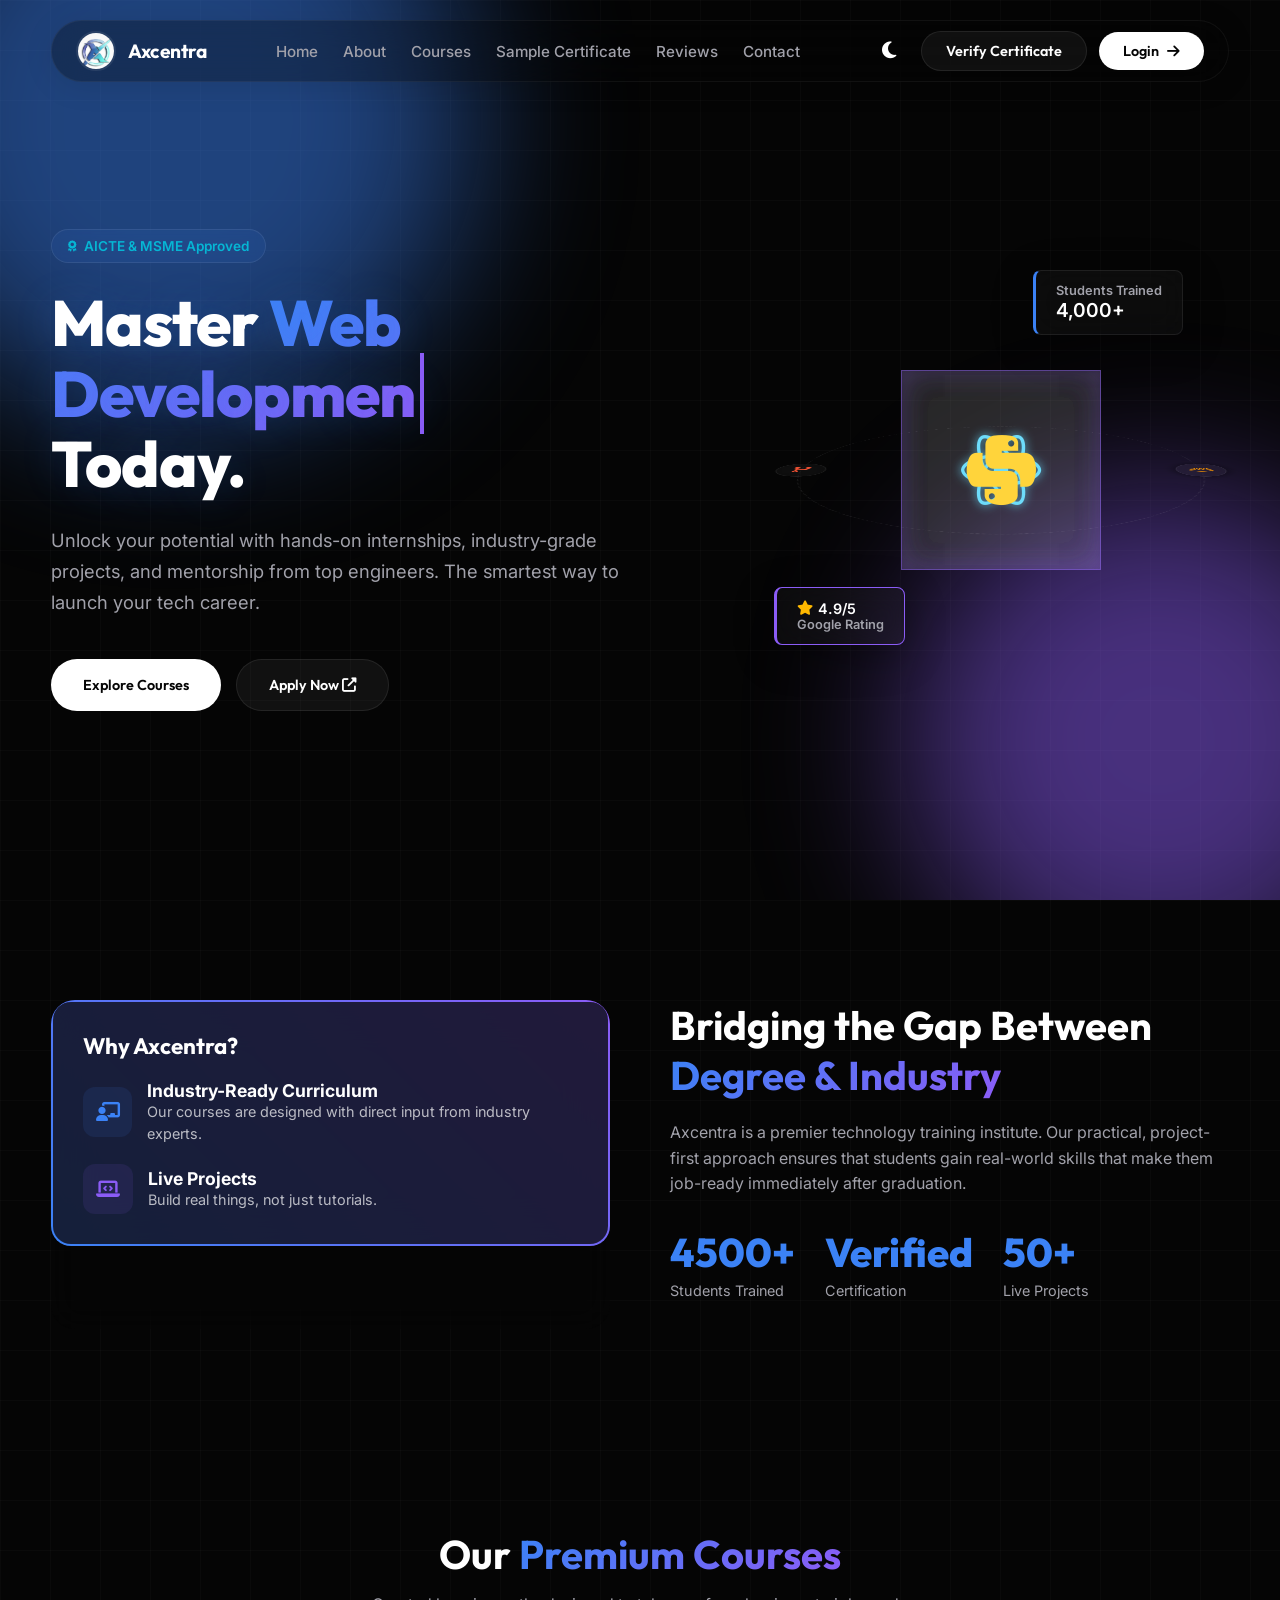
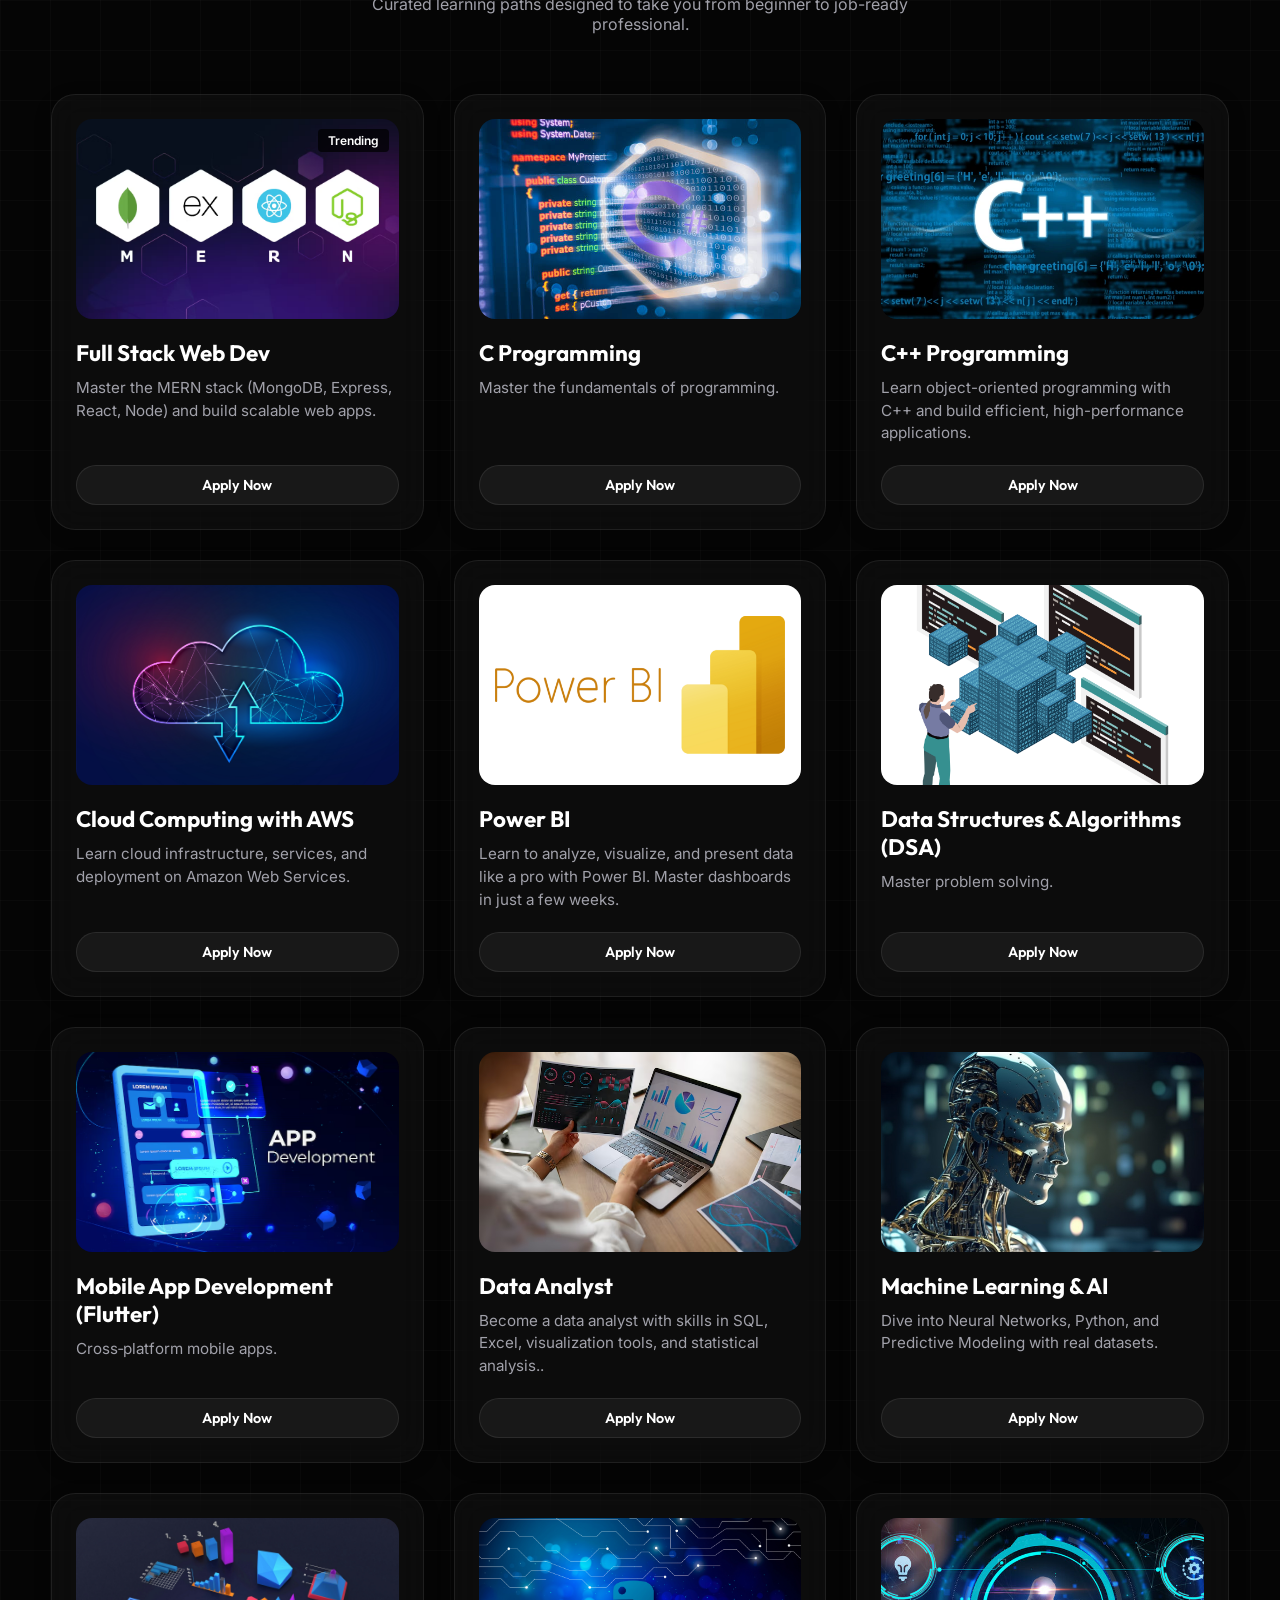
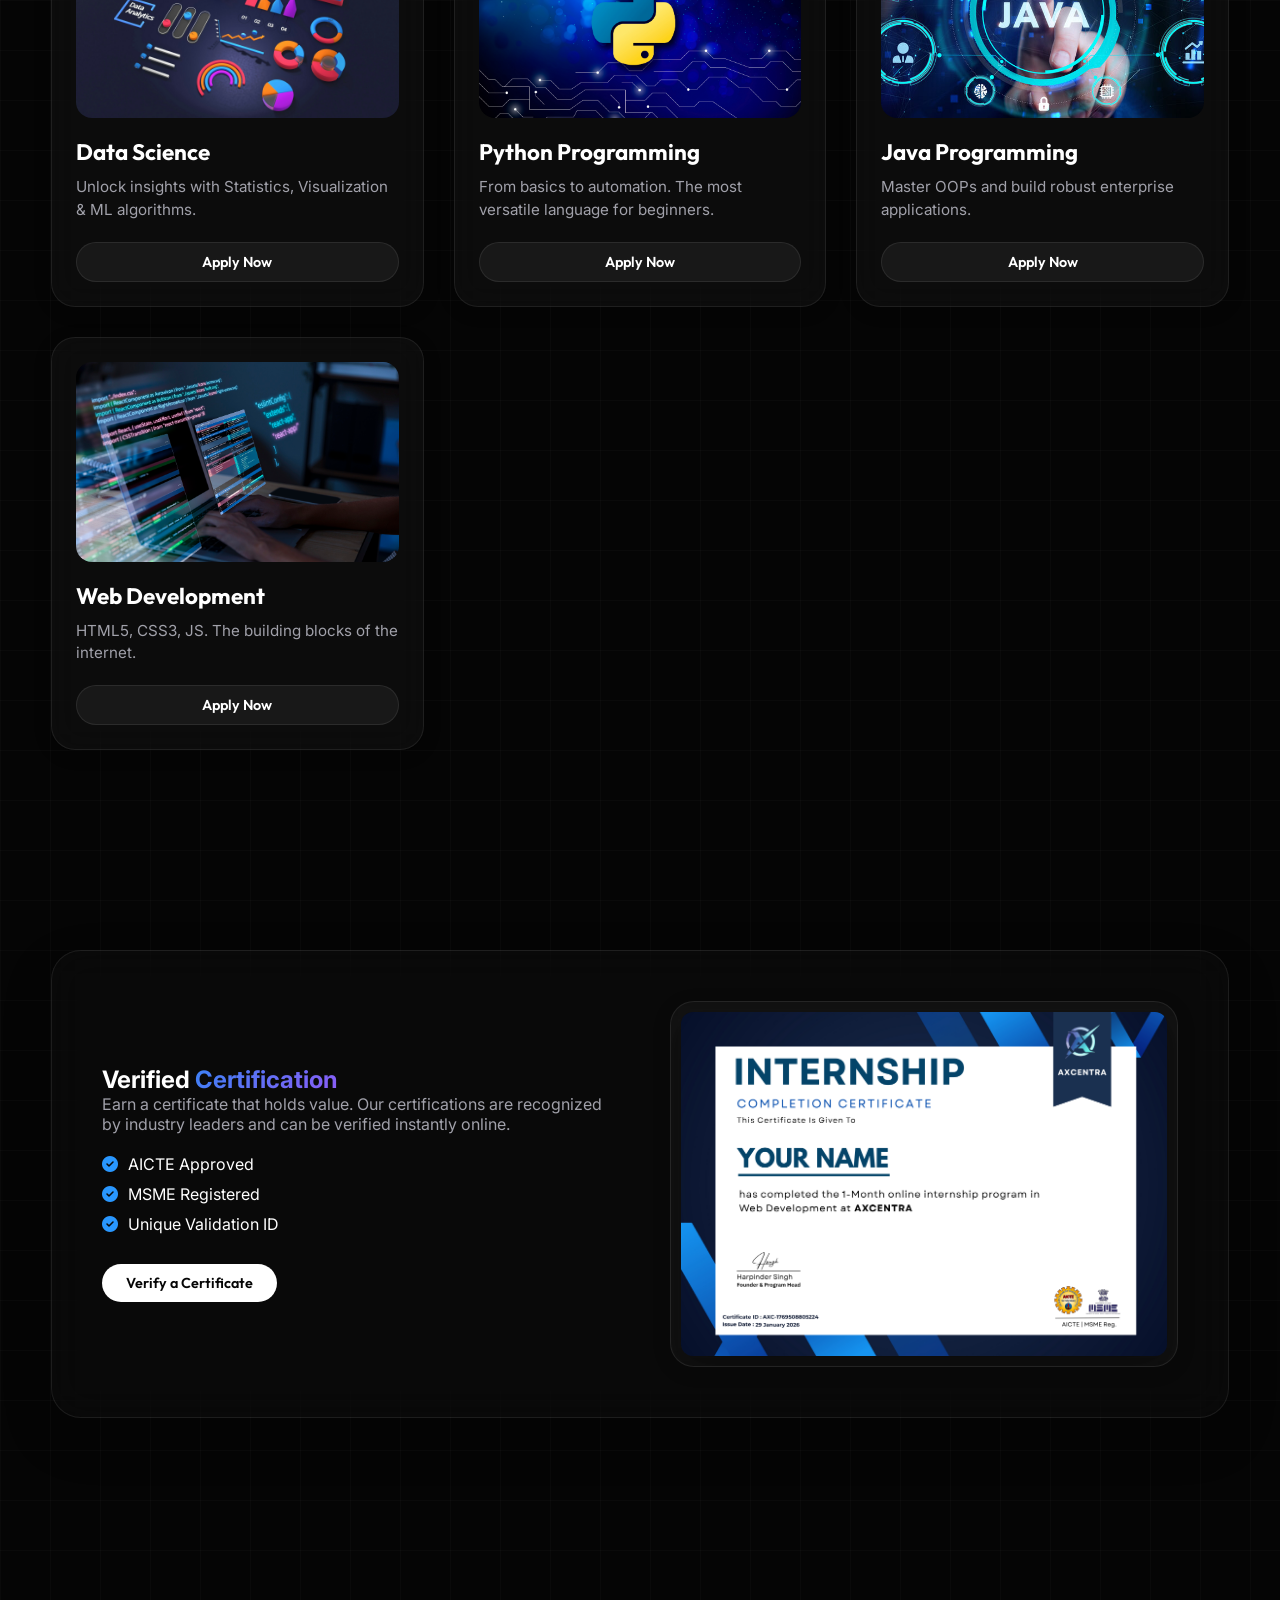
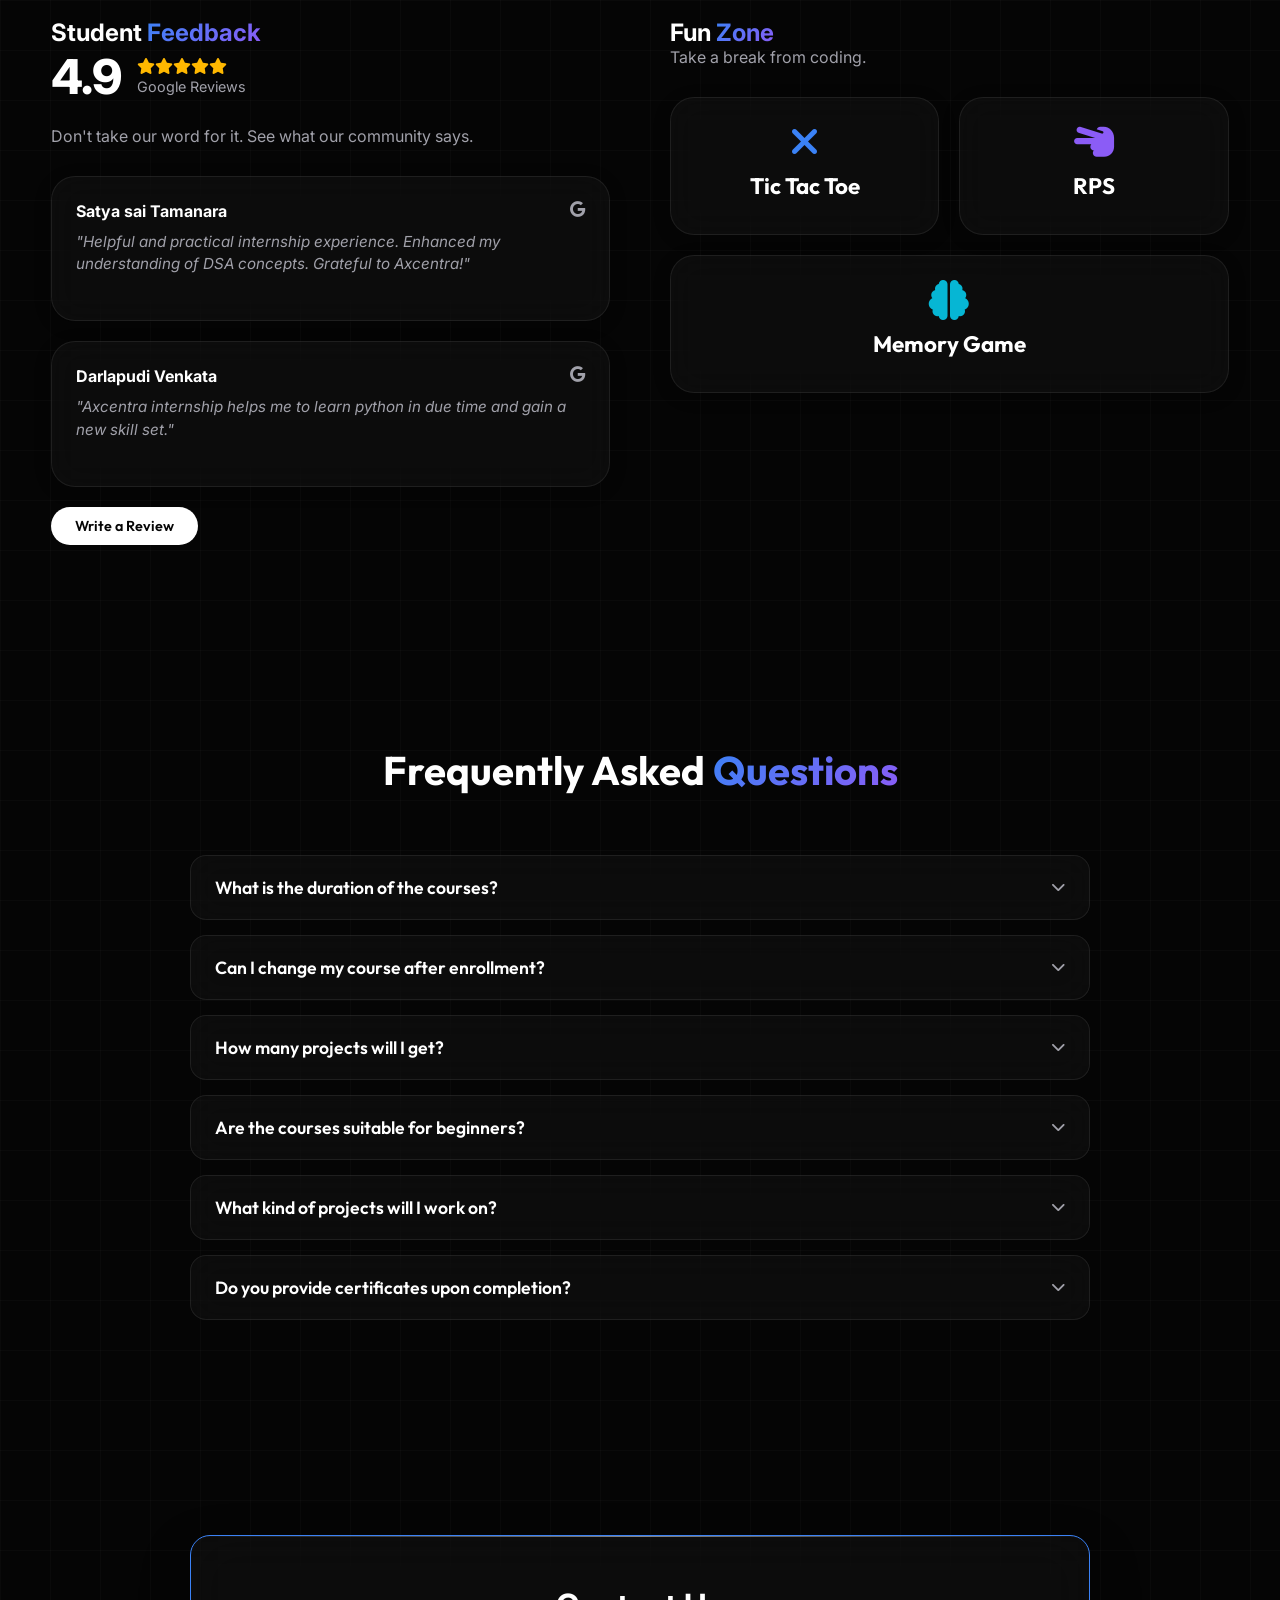
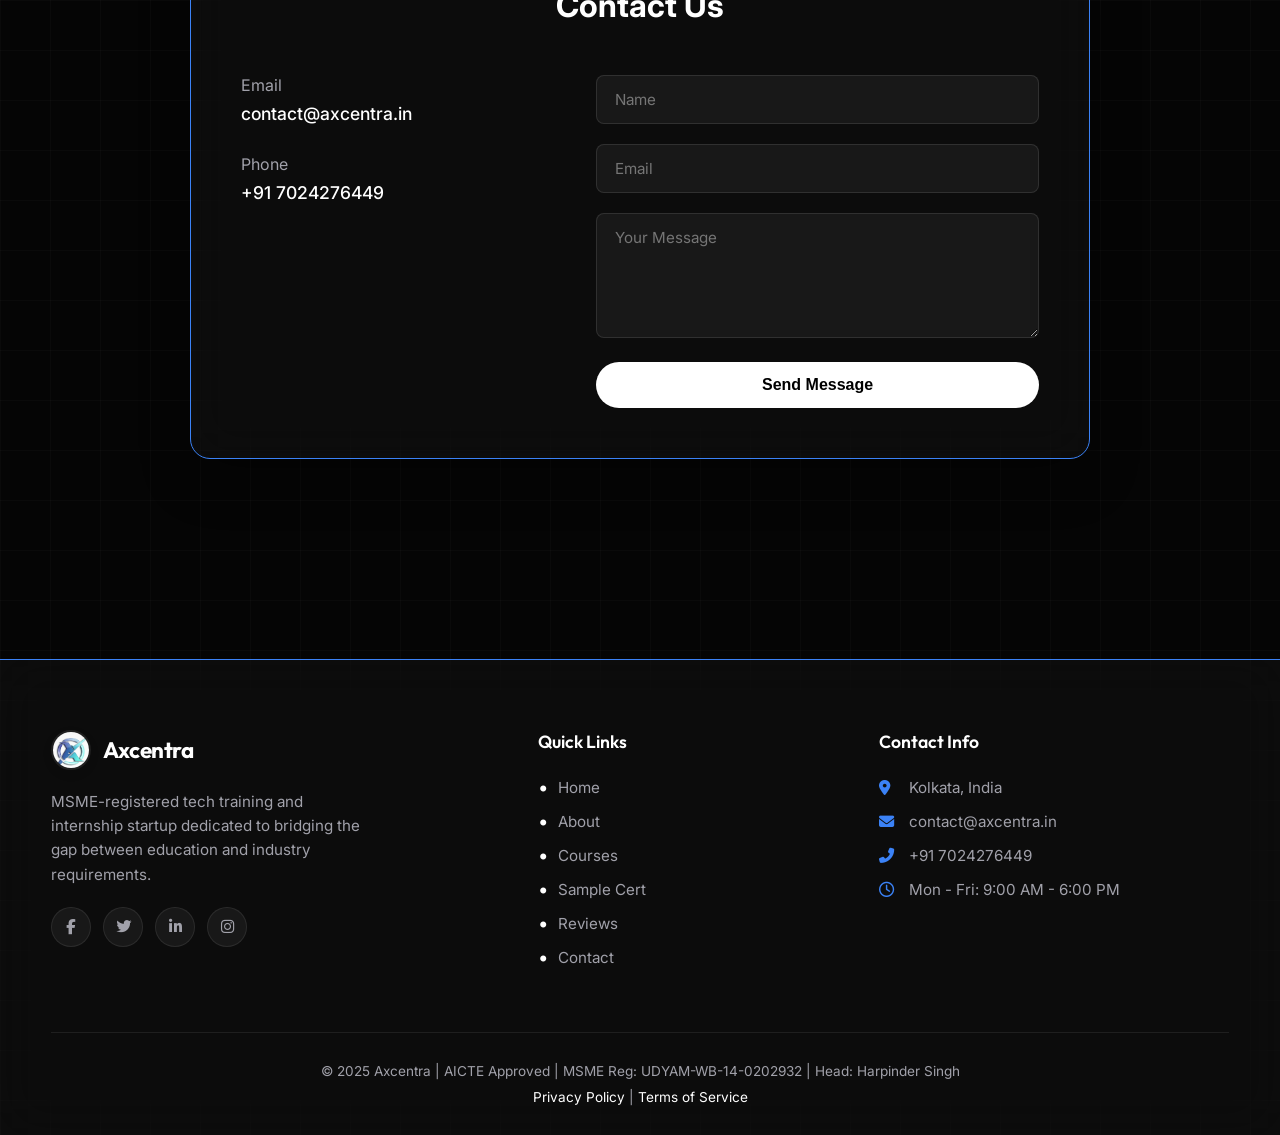
==== index.html @ fd5538f2 "Update index.html" ====
<!DOCTYPE html>
<html lang="en" data-theme="dark">

<head>
    <meta charset="utf-8" />
    <meta name="viewport" content="width=device-width, initial-scale=1.0, maximum-scale=1.0, user-scalable=no" />
    <title>Axcentra — Future of Tech Learning</title>
    
    <link rel="preconnect" href="https://fonts.googleapis.com">
    <link href="https://fonts.googleapis.com/css2?family=Outfit:wght@300;400;500;600;700;800&family=Inter:wght@400;500;600&display=swap" rel="stylesheet">
    <link rel="stylesheet" href="https://cdnjs.cloudflare.com/ajax/libs/font-awesome/6.4.0/css/all.min.css">

    <style>
       
        :root {
            --bg-color: #050505;
            --bg-grid: rgba(255, 255, 255, 0.02);
             
            --card-bg: rgba(255, 255, 255, 0.03); 
            --card-border: rgba(255, 255, 255, 0.08);
            --card-hover: rgba(255, 255, 255, 0.07);
            --card-blur: blur(16px);
            
            --nav-bg: rgba(5, 5, 5, 0.3);
            --nav-border: rgba(255, 255, 255, 0.05);
            
            --text-main: #ffffff;
            --text-muted: #a1a1aa;
            
            --accent-blue: #3b82f6;
            --accent-purple: #8b5cf6;
            --accent-cyan: #06b6d4;
            --accent-gradient: linear-gradient(135deg, #3b82f6 0%, #8b5cf6 100%);
            
            --radius-xl: 24px;
            --radius-pill: 100px;
            --shadow-card: 0 8px 32px rgba(0, 0, 0, 0.5);
            
            --font-head: 'Outfit', sans-serif;
            --font-body: 'Inter', sans-serif;
            
            --contact-input-bg: rgba(255, 255, 255, 0.05);
            --contact-input-border: rgba(255, 255, 255, 0.1);
            --contact-btn-bg: #ffffff;
            --contact-btn-text: #000000;
        }

        [data-theme="light"] {
            --bg-color: #f0f4f8;
            --bg-grid: rgba(0, 0, 0, 0.03);
            --card-bg: rgba(255, 255, 255, 0.6);
            --card-border: rgba(255, 255, 255, 0.4);
            --card-hover: rgba(255, 255, 255, 0.8);
            --nav-bg: rgba(255, 255, 255, 0.5);
            --nav-border: rgba(255, 255, 255, 0.3);
            --text-main: #0f172a;
            --text-muted: #475569;
            --contact-input-bg: rgba(255, 255, 255, 0.6);
            --contact-input-border: rgba(0,0,0,0.1);
            --contact-btn-bg: #111111;
            --contact-btn-text: #ffffff;
        }

        * { box-sizing: border-box; margin: 0; padding: 0; outline: none; -webkit-tap-highlight-color: transparent; }
        
        html, body { 
            width: 100%;
            overflow-x: hidden; 
            scroll-behavior: smooth; 
        }

        body {
            font-family: var(--font-body);
            background-color: var(--bg-color);
            background-image: 
                linear-gradient(var(--bg-grid) 1px, transparent 1px),
                linear-gradient(90deg, var(--bg-grid) 1px, transparent 1px);
            background-size: 50px 50px;
            color: var(--text-main);
            transition: background-color 0.3s ease, color 0.3s ease;
        }

    
        .liquid-bg {
            position: fixed; top: 0; left: 0; width: 100%; height: 100%;
            z-index: -1; overflow: hidden; pointer-events: none;
        }
        .blob {
            position: absolute; border-radius: 50%;
            filter: blur(80px); opacity: 0.5;
            animation: float 15s infinite ease-in-out alternate;
        }
        .blob-1 { width: 600px; height: 600px; background: var(--accent-blue); top: -20%; left: -10%; }
        .blob-2 { width: 500px; height: 500px; background: var(--accent-purple); bottom: -10%; right: -10%; animation-duration: 20s; }

        @keyframes float {
            0% { transform: translate(0, 0) rotate(0deg); }
            100% { transform: translate(50px, 80px) rotate(10deg); }
        }

       
        .wrap { width: 92%; max-width: 1280px; margin: 0 auto; }
        a { text-decoration: none; color: inherit; transition: 0.3s; }

        header {
            position: fixed; top: 0; left: 0; width: 100%; z-index: 1000;
            padding: 20px 0; transition: 0.3s;
        }
        header.scrolled { padding: 10px 0; }

        .island-nav {
            background: var(--nav-bg);
            backdrop-filter: blur(20px); -webkit-backdrop-filter: blur(20px);
            border: 1px solid var(--nav-border);
            border-radius: var(--radius-pill);
            padding: 10px 24px;
            display: flex; align-items: center; justify-content: space-between;
            box-shadow: 0 4px 30px rgba(0, 0, 0, 0.1);
            transition: all 0.3s ease;
            width: 100%;
        }
        
        .brand { 
            display: flex; align-items: center; gap: 12px; 
            font-family: var(--font-head); font-weight: 700; font-size: 1.2rem; 
            color: var(--text-main); letter-spacing: -0.5px;
            white-space: nowrap;
        }
        
        .brand img { 
            width: 40px; height: 40px; 
            border-radius: 50%;
            border: 2px solid var(--card-border);
            object-fit: cover;
        }

        .nav-links { display: flex; gap: 25px; }
        .nav-links a { 
            font-size: 0.95rem; font-weight: 500; color: var(--text-muted); 
            position: relative;
        }
        .nav-links a:hover, .nav-links a.active { color: var(--text-main); }
        .nav-links a::after {
            content: ''; position: absolute; bottom: -4px; left: 0; width: 0; height: 2px;
            background: var(--accent-blue); transition: 0.3s;
        }
        .nav-links a:hover::after { width: 100%; }

        .btn-ios {
            background: var(--text-main); color: var(--bg-color); 
            font-weight: 600; font-size: 0.9rem;
            padding: 10px 24px; border-radius: var(--radius-pill);
            border: none; cursor: pointer; transition: 0.3s;
            display: inline-flex; align-items: center; gap: 8px;
            font-family: var(--font-head); justify-content: center;
        }
        .btn-ios:hover { 
            transform: translateY(-2px); 
            box-shadow: 0 0 20px rgba(123, 97, 255, 0.4); 
        }
        
        .btn-glass-nav {
            background: rgba(255, 255, 255, 0.05); color: var(--text-main); 
            border: 1px solid var(--card-border);
            padding: 10px 24px; border-radius: var(--radius-pill); cursor: pointer; 
            font-size: 0.9rem; font-weight: 600; font-family: var(--font-head);
            transition: 0.3s;
        }
        .btn-glass-nav:hover { 
            background: rgba(255, 255, 255, 0.1); 
            border-color: var(--accent-blue);
            box-shadow: 0 0 15px rgba(59, 130, 246, 0.3);
        }

        .theme-toggle {
            background: transparent; border: none; color: var(--text-main);
            font-size: 1.2rem; cursor: pointer; width: 40px; height: 40px;
            display: flex; align-items: center; justify-content: center;
            border-radius: 50%; transition: 0.3s;
        }
        .theme-toggle:hover { background: rgba(255,255,255,0.1); color: var(--accent-blue); }

        .hamburger { 
            display: none; background: none; border: none; 
            color: var(--text-main); font-size: 1.5rem; 
            cursor: pointer; padding: 5px; line-height: 1; margin-left: 10px;
        }

     
        section { padding: 100px 0; position: relative; }
        
        .hero { 
            padding-top: 140px; min-height: 100vh; 
            display: flex; align-items: center;
        }
        .hero-grid {
            display: grid; grid-template-columns: 1.2fr 0.8fr; gap: 40px;
            align-items: center; width: 100%;
        }
        .hero-content { text-align: left; }
        .hero-badge {
            display: inline-flex; align-items: center; gap: 8px;
            padding: 8px 16px; border: 1px solid var(--card-border); border-radius: 50px; 
            font-size: 0.85rem; margin-bottom: 25px; 
            background: rgba(59, 130, 246, 0.1); color: var(--accent-cyan); font-weight: 600;
            backdrop-filter: blur(5px);
        }
        .hero-badge i { font-size: 0.7rem; }

        .hero h1 {
            font-family: var(--font-head);
            font-size: clamp(3rem, 5vw, 4.5rem); font-weight: 800; line-height: 1.1; margin-bottom: 25px;
            letter-spacing: -1px;
            text-shadow: 0 0 40px rgba(59, 130, 246, 0.2);
             
            min-height: 2.4em; 
        }
        .hero-gradient-text {
            background: var(--accent-gradient);
            -webkit-background-clip: text; -webkit-text-fill-color: transparent;
        }
        .typewriter {
            color: var(--accent-blue); border-right: 4px solid var(--accent-purple);
            padding-right: 5px; animation: blink 0.8s infinite;
        }
        @keyframes blink { 50% { border-color: transparent; } }

        .hero p {
            color: var(--text-muted); font-size: 1.15rem; max-width: 90%; margin-bottom: 40px; line-height: 1.7;
        }
        .hero-btns { display: flex; gap: 15px; flex-wrap: wrap; }

         
        .hero-visual { 
            position: relative; height: 500px; display: flex; 
            align-items: center; justify-content: center; 
            perspective: 1000px;
        }
        .cube-wrapper {
            width: 200px; height: 200px; position: relative;
            transform-style: preserve-3d;
            animation: rotateCube 15s infinite linear;
        }
        .cube-face {
            position: absolute; width: 200px; height: 200px;
            background: rgba(255, 255, 255, 0.05);
            border: 1px solid rgba(139, 92, 246, 0.3);
            display: flex; align-items: center; justify-content: center;
            font-size: 5rem; color: #fff;
            box-shadow: 0 0 30px rgba(139, 92, 246, 0.1) inset;
            backdrop-filter: blur(5px);
            backface-visibility: visible;
        }
        .fa-react { color: #61DAFB; }
        .fa-python { color: #FFD43B; }
        .fa-js { color: #F7DF1E; }
        .fa-database { color: #F29111; }

        .front  { transform: rotateY(0deg) translateZ(100px); }
        .back   { transform: rotateY(180deg) translateZ(100px); }
        .right  { transform: rotateY(90deg) translateZ(100px); }
        .left   { transform: rotateY(-90deg) translateZ(100px); }
        .top    { transform: rotateX(90deg) translateZ(100px); }
        .bottom { transform: rotateX(-90deg) translateZ(100px); }

        @keyframes rotateCube {
            from { transform: rotateX(-15deg) rotateY(0deg); }
            to { transform: rotateX(-15deg) rotateY(360deg); }
        }

        .orbit-ring {
            position: absolute; width: 400px; height: 400px;
            border: 1px dashed rgba(255,255,255,0.1); border-radius: 50%;
            transform: rotateX(75deg);
            animation: spinRing 20s linear infinite;
        }
        .planet {
            position: absolute; top: 50%; left: 50%;
            width: 50px; height: 50px; margin: -25px;
            background: var(--card-bg); 
            border: 1px solid var(--card-border);
            backdrop-filter: blur(10px);
            border-radius: 50%; display: grid; place-items: center;
            font-size: 1.2rem; box-shadow: 0 0 15px rgba(0,0,0,0.5);
            animation: counterSpin 20s linear infinite;
        }
        .p1 { transform: translateX(200px); }
        .p2 { transform: translateX(-200px); }
        
        @keyframes spinRing { 100% { transform: rotateX(75deg) rotateZ(360deg); } }
        @keyframes counterSpin { 100% { transform: rotateZ(-360deg); } }

        .float-card {
            position: absolute; padding: 12px 20px;
            background: var(--card-bg); backdrop-filter: blur(15px);
            border: 1px solid var(--card-border);
            border-left: 3px solid var(--accent-blue);
            border-radius: 8px;
            font-size: 0.9rem; font-weight: 600;
            box-shadow: 0 10px 40px rgba(0,0,0,0.3);
            z-index: 10;
        }
        .fc1 { top: 10%; right: 10%; animation: floatBadge 6s ease-in-out infinite; }
        .fc2 { bottom: 15%; left: 0%; animation: floatBadge 7s ease-in-out infinite 1s; border-color: var(--accent-purple); }

        @keyframes floatBadge {
            0%, 100% { transform: translateY(0); }
            50% { transform: translateY(-15px); }
        }

        
        .section-header { text-align: center; margin-bottom: 60px; }
        .section-header h2 { font-family: var(--font-head); font-size: 2.5rem; margin-bottom: 15px; }
        .section-header span { color: var(--accent-blue); }
        .section-header p { color: var(--text-muted); max-width: 600px; margin: 0 auto; }

        .bento-grid {
            display: grid; grid-template-columns: repeat(auto-fill, minmax(340px, 1fr)); gap: 30px;
        }
        
        .tilt-card {
            background: var(--card-bg);
            border: 1px solid var(--card-border);
            border-radius: var(--radius-xl);
            padding: 24px;
            backdrop-filter: var(--card-blur);
            -webkit-backdrop-filter: var(--card-blur);
            transition: transform 0.2s ease-out, border-color 0.3s, background 0.3s, box-shadow 0.3s;
            display: flex; flex-direction: column;
            overflow: hidden; height: 100%;
            box-shadow: 0 4px 20px rgba(0,0,0,0.1);
        }
        .tilt-card:hover { 
            border-color: rgba(255,255,255,0.2); 
            background: var(--card-hover);
            box-shadow: 0 20px 40px -10px rgba(0,0,0,0.6), 0 0 20px rgba(59, 130, 246, 0.2);
        }
        
        .course-img {
            height: 200px; border-radius: 16px; overflow: hidden; margin-bottom: 20px;
            position: relative;
        }
        .course-img img { width: 100%; height: 100%; object-fit: cover; transition: 0.5s; }
        .tilt-card:hover .course-img img { transform: scale(1.05); }
        
        .tag {
            position: absolute; top: 10px; right: 10px;
            background: rgba(0,0,0,0.7); color: #fff; 
            padding: 4px 10px; border-radius: 4px; font-size: 0.75rem; font-weight: 600;
            backdrop-filter: blur(4px);
        }
        .tilt-card h3 { font-family: var(--font-head); font-size: 1.4rem; margin-bottom: 10px; color: var(--text-main); }
        .tilt-card p { color: var(--text-muted); line-height: 1.5; font-size: 0.95rem; flex-grow: 1; margin-bottom: 20px; }

        .about-grid { display: grid; grid-template-columns: 1fr 1fr; gap: 60px; align-items: center; }
        .stats-row { display: flex; gap: 30px; margin: 30px 0; }
        .stat h4 { font-size: 2.5rem; font-weight: 800; color: var(--accent-blue); font-family: var(--font-head); margin-bottom: 5px; }
        .stat p { font-size: 0.9rem; color: var(--text-muted); }

        .cert-container { 
            background: rgba(255,255,255,0.02);
            backdrop-filter: blur(20px);
            border-radius: 30px; padding: 50px; 
            border: 1px solid var(--card-border);
            box-shadow: 0 20px 50px rgba(0,0,0,0.2);
        }
         
        .faq-wrapper { max-width: 900px; margin: 0 auto; }
        
        .faq-item {
            background: var(--card-bg);
            border: 1px solid var(--card-border);
            backdrop-filter: var(--card-blur);
            border-radius: 16px;
            margin-bottom: 15px;
            overflow: hidden;
            transition: all 0.3s ease;
        }
        .faq-item:hover { border-color: var(--accent-blue); background: var(--card-hover); }
        
        .faq-question {
            padding: 20px 24px; display: flex; justify-content: space-between;
            align-items: center; cursor: pointer;
            font-size: 1.1rem; font-weight: 600; color: var(--text-main);
            font-family: var(--font-head);
        }
        .faq-question i {
            font-size: 0.9rem; transition: transform 0.3s ease; color: var(--text-muted);
        }
        .faq-answer {
            max-height: 0; overflow: hidden;
            transition: max-height 0.3s cubic-bezier(0, 1, 0, 1);
        }
        .faq-answer p {
            padding: 0 24px 24px 24px; color: var(--text-muted);
            line-height: 1.6; margin: 0; font-size: 0.95rem;
        }
        
        .faq-item.active {
            background: rgba(59, 130, 246, 0.05);
            border-color: var(--accent-blue);
        }
        .faq-item.active .faq-question i { transform: rotate(180deg); color: var(--accent-blue); }
        .faq-item.active .faq-answer { max-height: 500px; }

       
        .contact-container {
            background: var(--card-bg);
            backdrop-filter: blur(25px);
            border: 1px solid var(--accent-blue);  
            border-radius: 20px;
            padding: 50px;
            max-width: 900px;
            margin: 0 auto;
            box-shadow: 0 20px 50px rgba(0,0,0,0.3);
            position: relative; overflow: hidden;
        }
        .contact-container::before {
            content: ''; position: absolute; top: 0; left: 0; right: 0; height: 1px;
            background: linear-gradient(90deg, transparent, rgba(255,255,255,0.5), transparent);
        }

        .contact-header { text-align: center; margin-bottom: 50px; }
        .contact-header h2 { font-size: 2rem; font-weight: 700; color: var(--text-main); }
        .contact-wrapper { display: grid; grid-template-columns: 1fr 1.5fr; gap: 60px; }
        .contact-label { display: block; font-size: 1rem; color: var(--text-muted); margin-bottom: 8px; }
        .contact-value { font-size: 1.1rem; color: var(--text-main); font-weight: 500; text-decoration: none; display: block; margin-bottom: 30px; }
        .form-group { margin-bottom: 20px; }
        
        .form-input {
            width: 100%; padding: 14px 18px; border-radius: 8px;
            border: 1px solid var(--contact-input-border);
            background: var(--contact-input-bg); color: var(--text-main);
            font-family: inherit; font-size: 0.95rem; transition: 0.3s;
        }
        .form-input:focus { 
            border-color: var(--accent-blue); 
            background: rgba(59, 130, 246, 0.05);
            box-shadow: 0 0 10px rgba(59,130,246,0.1);
        }
        .submit-btn {
            width: 100%; padding: 14px 20px; border-radius: 50px;
            background: var(--contact-btn-bg); color: var(--contact-btn-text);
            border: none; font-weight: 700; font-size: 1rem;
            cursor: pointer; transition: 0.3s;
        }
        .submit-btn:hover { opacity: 0.9; transform: translateY(-1px); box-shadow: 0 5px 15px rgba(0,0,0,0.2); }

        
        @media (max-width: 1024px) {
            .hero-grid { grid-template-columns: 1fr; text-align: center; }
            .hero-content { display: flex; flex-direction: column; align-items: center; order: 2; }
            .hero h1 { font-size: 3rem; }
            .hero-visual { height: 400px; width: 100%; order: 1; margin-bottom: 30px; }
            .about-grid { grid-template-columns: 1fr; }
        }

        @media (max-width: 768px) {
            .island-nav { padding: 12px 16px; width: 100%; margin: 0; }
            .nav-links, .nav-desktop-btns { display: none !important; }
            .hamburger { display: block; }
            
            .hero { padding-top: 110px; }
            
             
            .hero h1 { 
                font-size: 2.5rem; 
                min-height: 5em;  
            }

            .bento-grid { grid-template-columns: 1fr; }
            
            .contact-wrapper { grid-template-columns: 1fr; gap: 40px; }
            .footer-row { grid-template-columns: 1fr; gap: 40px; }
            .footer-bottom-bar { text-align: center; }
            .social-circle-links { justify-content: center; }
            .footer-brand { display:flex; flex-direction:column; align-items:center; text-align:center; }
            .footer-col { text-align:center; }
            .footer-list li { justify-content: center; }
            
            .wrap { width: 90%; }
            .cert-container { padding: 25px 20px; }
            .contact-container { padding: 30px 20px; }
            section { padding: 60px 0; }

         
            
             
            .tilt-card .fa-chalkboard-teacher, 
            .tilt-card .fa-laptop-code {
                flex-shrink: 0;  
            }
            .about-grid .tilt-card > div > div {
                
                padding: 20px !important; 
            }
            
             
            .section-header h2, .about-grid h2 {
                font-size: 2rem !important;  
                word-wrap: break-word;
            }
            
             
            .stats-row {
                flex-wrap: wrap;  
                gap: 20px;
                justify-content: center;  
            }
            .stat {
                text-align: center;
                min-width: 120px;  
            }

            
            p { max-width: 100%; }
            img { max-width: 100%; }
             
        }

        .mobile-menu {
            position: fixed; inset: 0; 
            width: 100%; height: 100%; 
            background: rgba(5,5,5,0.98); 
            backdrop-filter: blur(25px); 
            z-index: 1500;
            display: flex; flex-direction: column; align-items: center; justify-content: center;
            gap: 20px; 
            transform: translateX(100%); 
            transition: 0.4s cubic-bezier(0.16, 1, 0.3, 1);
            overflow-y: auto; padding: 20px;
            color: #ffffff; 
        }
        .mobile-menu.active { transform: translateX(0); }
        
        .mobile-link { 
            font-size: 1.4rem; 
            font-weight: 600; 
            color: #ffffff !important; 
            font-family: var(--font-head); 
            padding: 8px;
            transition: color 0.3s;
        }
        .mobile-link:hover { color: var(--accent-blue) !important; text-shadow: 0 0 10px rgba(59,130,246,0.5); }
        
        .mobile-menu #closeMenu { color: #ffffff !important; }

        .mobile-menu-actions {
            display: flex; flex-direction: column; gap: 15px; width: 100%; max-width: 300px;
            align-items: center; margin-top: 10px;
        }
        .mobile-menu-actions .btn-glass-nav { 
            width: 100%; justify-content: center; 
            color: #ffffff !important;
            border-color: rgba(255,255,255,0.2);
        }
        .mobile-menu-actions .btn-ios { width: 100%; justify-content: center; }
        .mobile-menu-actions .theme-toggle {
            color: #ffffff !important;
            border: 1px solid rgba(255,255,255,0.2);
        }
 
        .footer-main { 
            margin-top: 100px; padding: 70px 0 30px; 
            background: var(--card-bg); 
            border-top: 1px solid var(--accent-blue);
            backdrop-filter: blur(25px); 
            font-size: 0.95rem; 
        }
        .footer-row { display: grid; grid-template-columns: 1.5fr 1fr 1.2fr; gap: 50px; margin-bottom: 50px; }
        .footer-brand p { color: var(--text-muted); line-height: 1.6; margin: 20px 0; max-width: 320px; }
        .social-circle-links { display: flex; gap: 12px; }
        .social-circle {
            width: 40px; height: 40px; background: rgba(255, 255, 255, 0.05); border-radius: 50%;
            display: flex; align-items: center; justify-content: center; border: 1px solid var(--card-border);
            color: var(--text-muted); transition: 0.3s;
        }
        .social-circle:hover { background: var(--accent-blue); color: #fff; border-color: var(--accent-blue); box-shadow: 0 0 10px var(--accent-blue); }
        .footer-col h3 { font-size: 1.1rem; font-weight: 600; margin-bottom: 25px; color: var(--text-main); font-family: var(--font-head); }
        .footer-list { list-style: none; padding: 0; }
        .footer-list li { margin-bottom: 15px; color: var(--text-muted); display: flex; align-items: center; gap: 10px; }
        .footer-list.bullets li::before { content: "•"; color: var(--text-main); font-size: 1.2rem; line-height: 0; }
        .footer-list a { color: var(--text-muted); transition: 0.2s; }
        .footer-list a:hover { color: var(--accent-blue); padding-left: 5px; text-shadow: 0 0 5px rgba(59,130,246,0.5); }
        .footer-bottom-bar {
            border-top: 1px solid var(--card-border); padding-top: 30px; text-align: center;
            color: var(--text-muted); 
            font-size: 0.85rem; display: flex; flex-direction: column; gap: 10px;
        }
        .footer-bottom-bar a {
            color: var(--text-main);
            text-decoration: none;
            transition: 0.3s;
        }
        .footer-bottom-bar a:hover {
            color: var(--accent-blue);
            text-decoration: underline;
        }

         
        .modal-overlay {
            position: fixed; inset: 0; background: rgba(0,0,0,0.8); z-index: 2000;
            display: flex; align-items: center; justify-content: center;
            backdrop-filter: blur(8px);
            opacity: 0; pointer-events: none; transition: 0.3s;
        }
        .modal-overlay.open { opacity: 1; pointer-events: auto; }
        
        .modal-window {
            background: rgba(20, 20, 20, 0.7); 
            backdrop-filter: blur(25px); -webkit-backdrop-filter: blur(25px);
            border: 1px solid rgba(255, 255, 255, 0.1); 
            padding: 30px; border-radius: 20px; width: 90%; max-width: 450px;
            box-shadow: 0 25px 50px rgba(0,0,0,0.5), 0 0 30px rgba(59, 130, 246, 0.15); 
            position: relative;
            color: #ffffff !important;
        }
        .modal-window h3 { color: #ffffff !important; }
        .modal-window #closeGame, .modal-window #closeCert { color: #ffffff !important; opacity: 0.8; }
        .modal-window input { color: #ffffff !important; }
    </style>
</head>

<body>

    <div class="liquid-bg">
        <div class="blob blob-1"></div>
        <div class="blob blob-2"></div>
    </div>

    <header id="header">
        <div class="wrap">
            <div class="island-nav">
                <a href="#" class="brand">
                    <img src="images/logo.jpg" alt="A" onerror="this.src='https://placehold.co/40/2997ff/fff?text=A'">
                    Axcentra
                </a>

                <nav class="nav-links">
                    <a href="#home">Home</a>
                    <a href="#about">About</a>
                    <a href="#courses">Courses</a>
                    <a href="#certificate">Sample Certificate</a>
                    <a href="#reviews">Reviews</a>
                    <a href="#contact">Contact</a>
                </nav>

                <div class="nav-desktop-btns" style="display:flex; gap:12px; align-items:center;">
                    <button class="theme-toggle" id="themeBtn"><i class="fas fa-moon"></i></button>
                    <button class="btn-glass-nav" id="verifyBtn">Verify Certificate</button>
                    <a href="https://axcentra.site" target="_blank" class="btn-ios">Login <i class="fas fa-arrow-right"></i></a>
                </div>
                
                <button class="hamburger" id="menuBtn"><i class="fas fa-bars"></i></button>
            </div>
        </div>
    </header>

    <div class="mobile-menu" id="mobileMenu">
        <button id="closeMenu" style="position:absolute; top:30px; right:30px; background:none; border:none; font-size:1.8rem;"><i class="fas fa-times"></i></button>
        
        <a href="#home" class="mobile-link">Home</a>
        <a href="#about" class="mobile-link">About Us</a>
        <a href="#courses" class="mobile-link">Explore Courses</a>
        <a href="#certificate" class="mobile-link">Sample Certificate</a>
        <a href="#reviews" class="mobile-link">Student Reviews</a>
        <a href="#contact" class="mobile-link">Contact</a>
        
        <div style="height: 1px; width: 60px; background: rgba(255,255,255,0.2); margin: 10px 0;"></div>
        
        <div class="mobile-menu-actions">
            <button class="btn-glass-nav" onclick="document.getElementById('mobileMenu').classList.remove('active'); document.getElementById('certModal').classList.add('open');">
                <i class="fas fa-certificate"></i> Verify Certificate
            </button>
            
            <a href="https://axcentra.site" target="_blank" class="btn-ios">
                Login <i class="fas fa-arrow-right"></i>
            </a>

            <button class="theme-toggle" id="mobileThemeBtn" style="font-size:1.5rem; background:rgba(255,255,255,0.05); width:50px; height:50px; border-radius:50%; margin-top:10px;">
                <i class="fas fa-moon"></i>
            </button>
        </div>
    </div>

    <main>
        <section id="home" class="hero wrap">
            <div class="hero-grid">
                <div class="hero-content">
                    <div class="hero-badge"><i class="fas fa-award"></i> AICTE & MSME Approved</div>
                    <h1>Master <span class="hero-gradient-text type-wrap"><span class="typewriter" id="typingText"></span></span><br>Today.</h1>
                    <p>Unlock your potential with hands-on internships, industry-grade projects, and mentorship from top engineers. The smartest way to launch your tech career.</p>
                    
                    <div class="hero-btns">
                        <button class="btn-ios" style="padding:16px 32px;" onclick="document.querySelector('#courses').scrollIntoView()">Explore Courses</button>
                        <a href="https://forms.gle/3VzjHGNCtsCpx6RU9" target="_blank" class="btn-glass-nav" style="padding:16px 32px;">Apply Now <i class="fas fa-external-link-alt"></i></a>
                    </div>
                </div>

                <div class="hero-visual">
                    <div class="orbit-ring">
                        <div class="planet p1"><i class="fab fa-aws" style="color:#FF9900"></i></div>
                        <div class="planet p2"><i class="fas fa-code-branch" style="color:#F05032"></i></div>
                    </div>
                    
                    <div class="cube-wrapper">
                        <div class="cube">
                            <div class="cube-face front"><i class="fab fa-react"></i></div>
                            <div class="cube-face back"><i class="fab fa-python"></i></div>
                            <div class="cube-face right"><i class="fas fa-database"></i></div>
                            <div class="cube-face left"><i class="fab fa-js"></i></div>
                            <div class="cube-face top"><i class="fab fa-html5" style="color:#E34F26"></i></div>
                            <div class="cube-face bottom"><i class="fas fa-brain" style="color:#d63384"></i></div>
                        </div>
                    </div>

                    <div class="float-card fc1">
                        <div style="font-size:0.8rem; color:var(--text-muted);">Students Trained</div>
                        <div style="font-size:1.2rem; color:var(--text-main);">4,000+</div>
                    </div>
                    <div class="float-card fc2">
                        <div style="display:flex; align-items:center; gap:5px;">
                            <i class="fas fa-star" style="color:#FFB800"></i> 4.9/5
                        </div>
                        <div style="font-size:0.8rem; color:var(--text-muted);">Google Rating</div>
                    </div>
                </div>
            </div>
        </section>

        <section id="about" class="wrap">
            <div class="about-grid">
                <div class="tilt-card" style="padding:0; border:none; background:transparent; box-shadow:none;">
                     <div style="background: linear-gradient(45deg, var(--accent-blue), var(--accent-purple)); border-radius: 20px; padding: 2px;">
                        <div style="background: rgba(15, 15, 25, 0.85); backdrop-filter:blur(20px); border-radius: 18px; padding: 30px; height: 100%;">
                            <h3 style="margin-bottom: 20px; color:#fff;">Why Axcentra?</h3>
                            <div style="display:flex; flex-direction:column; gap:20px;">
                                <div style="display:flex; gap:15px; align-items:center;">
                                    <div style="width:50px; height:50px; background:rgba(59,130,246,0.1); border-radius:12px; display:flex; align-items:center; justify-content:center; color:var(--accent-blue); font-size:1.2rem;"><i class="fas fa-chalkboard-teacher"></i></div>
                                    <div>
                                        <h4 style="font-size:1.1rem; color:#fff; margin:0;">Industry-Ready Curriculum</h4>
                                        <p style="font-size:0.9rem; color:rgba(255,255,255,0.7); margin:0;">Our courses are designed with direct input from industry experts.</p>
                                    </div>
                                </div>
                                <div style="display:flex; gap:15px; align-items:center;">
                                    <div style="width:50px; height:50px; background:rgba(139,92,246,0.1); border-radius:12px; display:flex; align-items:center; justify-content:center; color:var(--accent-purple); font-size:1.2rem;"><i class="fas fa-laptop-code"></i></div>
                                    <div>
                                        <h4 style="font-size:1.1rem; color:#fff; margin:0;">Live Projects</h4>
                                        <p style="font-size:0.9rem; color:rgba(255,255,255,0.7); margin:0;">Build real things, not just tutorials.</p>
                                    </div>
                                </div>
                            </div>
                        </div>
                     </div>
                </div>
                <div>
                    <h2 style="font-family: var(--font-head); font-size: 2.5rem; margin-bottom: 20px;">Bridging the Gap Between <span class="hero-gradient-text">Degree & Industry</span></h2>
                    <p style="color:var(--text-muted); line-height: 1.6; margin-bottom: 30px;">Axcentra is a premier technology training institute. Our practical, project-first approach ensures that students gain real-world skills that make them job-ready immediately after graduation.</p>
                    
                    <div class="stats-row">
                        <div class="stat">
                            <h4>4500+</h4>
                            <p>Students Trained</p>
                        </div>
                     
                        <div class="stat">
                            <h4>Verified</h4>
                            <p>Certification</p>
                        </div>
                           <div class="stat">
                            <h4>50+</h4>
                            <p>Live Projects</p>
                        </div>
                    </div>
                </div>
            </div>
        </section>

        <section id="courses" class="wrap">
            <div class="section-header">
                <h2>Our <span class="hero-gradient-text">Premium Courses</span></h2>
                <p>Curated learning paths designed to take you from beginner to job-ready professional.</p>
            </div>
            
            <div class="bento-grid">
                <div class="tilt-card">
                    <div class="course-img">
                        <img src="images/full-stack.jpg" onerror="this.src='https://placehold.co/600x400/111/2997ff?text=Full+Stack'" alt="MERN">
                        <div class="tag">Trending</div>
                    </div>
                    <h3>Full Stack Web Dev</h3>
                    <p>Master the MERN stack (MongoDB, Express, React, Node) and build scalable web apps.</p>
                    <a href="https://forms.gle/3VzjHGNCtsCpx6RU9" target="_blank" class="btn-glass-nav" style="text-align:center;">Apply Now</a>
                </div>


                <div class="tilt-card">
                    <div class="course-img">
                        <img src="images/c-programming.jpg" onerror="this.src='https://placehold.co/600x400/111/f89820?text=Java'" alt="Java">
                    </div>
                    <h3>C Programming</h3>
                    <p>Master the fundamentals of programming.</p>
                    <a href="https://forms.gle/3VzjHGNCtsCpx6RU9" target="_blank" class="btn-glass-nav" style="text-align:center;">Apply Now</a>
                </div>

                <div class="tilt-card">
                    <div class="course-img">
                        <img src="images/cpp-programming.jpg" onerror="this.src='https://placehold.co/600x400/111/f89820?text=Java'" alt="Java">
                    </div>
                    <h3>C++ Programming</h3>
                    <p>Learn object-oriented programming with C++ and build efficient, high-performance applications.</p>
                    <a href="https://forms.gle/3VzjHGNCtsCpx6RU9" target="_blank" class="btn-glass-nav" style="text-align:center;">Apply Now</a>
                </div>

                <div class="tilt-card">
                    <div class="course-img">
                        <img src="images/cloud-computing.jpg" onerror="this.src='https://placehold.co/600x400/111/f89820?text=Java'" alt="Java">
                    </div>
                    <h3>Cloud Computing with AWS</h3>
                    <p>Learn cloud infrastructure, services, and deployment on Amazon Web Services.</p>
                    <a href="https://forms.gle/3VzjHGNCtsCpx6RU9" target="_blank" class="btn-glass-nav" style="text-align:center;">Apply Now</a>
                </div>

                <div class="tilt-card">
                    <div class="course-img">
                        <img src="images/BI.png" onerror="this.src='https://placehold.co/600x400/111/f89820?text=Java'" alt="Java">
                    </div>
                    <h3>Power BI</h3>
                    <p>Learn to analyze, visualize, and present data like a pro with Power BI. Master dashboards in just a few weeks.</p>
                    <a href="https://forms.gle/3VzjHGNCtsCpx6RU9" target="_blank" class="btn-glass-nav" style="text-align:center;">Apply Now</a>
                </div>


                <div class="tilt-card">
                    <div class="course-img">
                        <img src="images/dsa.jpg" onerror="this.src='https://placehold.co/600x400/111/f89820?text=Java'" alt="Java">
                    </div>
                    <h3>Data Structures & Algorithms (DSA)</h3>
                    <p>Master problem solving.</p>
                    <a href="https://forms.gle/3VzjHGNCtsCpx6RU9" target="_blank" class="btn-glass-nav" style="text-align:center;">Apply Now</a>
                </div>


                <div class="tilt-card">
                    <div class="course-img">
                        <img src="images/flutter.jpg" onerror="this.src='https://placehold.co/600x400/111/f89820?text=Java'" alt="Java">
                    </div>
                    <h3>Mobile App Development (Flutter)</h3>
                    <p>Cross‑platform mobile apps.</p>
                    <a href="https://forms.gle/3VzjHGNCtsCpx6RU9" target="_blank" class="btn-glass-nav" style="text-align:center;">Apply Now</a>
                </div>

                
                <div class="tilt-card">
                    <div class="course-img">
                        <img src="images/data-analyst.jpg" onerror="this.src='https://placehold.co/600x400/111/f89820?text=Java'" alt="Java">
                    </div>
                    <h3>Data Analyst</h3>
                    <p>Become a data analyst with skills in SQL, Excel, visualization tools, and statistical analysis..</p>
                    <a href="https://forms.gle/3VzjHGNCtsCpx6RU9" target="_blank" class="btn-glass-nav" style="text-align:center;">Apply Now</a>
                </div>


                <div class="tilt-card">
                    <div class="course-img">
                        <img src="images/machine-learning.jpg" onerror="this.src='https://placehold.co/600x400/111/bf5af2?text=AI+&+ML'" alt="AI">
                    </div>
                    <h3>Machine Learning & AI</h3>
                    <p>Dive into Neural Networks, Python, and Predictive Modeling with real datasets.</p>
                    <a href="https://forms.gle/3VzjHGNCtsCpx6RU9" target="_blank" class="btn-glass-nav" style="text-align:center;">Apply Now</a>
                </div>

                <div class="tilt-card">
                    <div class="course-img">
                        <img src="images/data-science.jpg" onerror="this.src='https://placehold.co/600x400/111/ff2d55?text=Data+Science'" alt="Data">
                    </div>
                    <h3>Data Science</h3>
                    <p>Unlock insights with Statistics, Visualization & ML algorithms.</p>
                    <a href="https://forms.gle/3VzjHGNCtsCpx6RU9" target="_blank" class="btn-glass-nav" style="text-align:center;">Apply Now</a>
                </div>

                <div class="tilt-card">
                    <div class="course-img">
                        <img src="images/python-programming.jpg" onerror="this.src='https://placehold.co/600x400/111/FFB800?text=Python'" alt="Python">
                    </div>
                    <h3>Python Programming</h3>
                    <p>From basics to automation. The most versatile language for beginners.</p>
                    <a href="https://forms.gle/3VzjHGNCtsCpx6RU9" target="_blank" class="btn-glass-nav" style="text-align:center;">Apply Now</a>
                </div>

                <div class="tilt-card">
                    <div class="course-img">
                        <img src="images/java-programming.jpg" onerror="this.src='https://placehold.co/600x400/111/f89820?text=Java'" alt="Java">
                    </div>
                    <h3>Java Programming</h3>
                    <p>Master OOPs and build robust enterprise applications.</p>
                    <a href="https://forms.gle/3VzjHGNCtsCpx6RU9" target="_blank" class="btn-glass-nav" style="text-align:center;">Apply Now</a>
                </div>

                
                <div class="tilt-card">
                    <div class="course-img">
                        <img src="images/web-development.jpg" onerror="this.src='https://placehold.co/600x400/111/E34F26?text=Web+Dev'" alt="Web">
                    </div>
                    <h3>Web Development</h3>
                    <p>HTML5, CSS3, JS. The building blocks of the internet.</p>
                    <a href="https://forms.gle/3VzjHGNCtsCpx6RU9" target="_blank" class="btn-glass-nav" style="text-align:center;">Apply Now</a>
                </div>
            </div>
        </section>

        <section id="certificate" class="wrap">
            <div class="cert-container">
                <div class="about-grid">
                    <div>
                        <h2>Verified <span class="hero-gradient-text">Certification</span></h2>
                        <p style="color:var(--text-muted); margin-bottom:20px;">Earn a certificate that holds value. Our certifications are recognized by industry leaders and can be verified instantly online.</p>
                        <ul style="list-style:none; padding:0; margin-bottom:30px;">
                            <li style="margin-bottom:10px; display:flex; gap:10px; align-items:center;"><i class="fas fa-check-circle" style="color:#2997ff"></i> AICTE Approved</li>
                            <li style="margin-bottom:10px; display:flex; gap:10px; align-items:center;"><i class="fas fa-check-circle" style="color:#2997ff"></i> MSME Registered</li>
                            <li style="margin-bottom:10px; display:flex; gap:10px; align-items:center;"><i class="fas fa-check-circle" style="color:#2997ff"></i> Unique Validation ID</li>
                        </ul>
                        <button class="btn-ios" onclick="document.querySelector('#verifyBtn').click()">Verify a Certificate</button>
                    </div>
                    <div class="tilt-card" style="padding:10px;">
                        <img src="images/theme3.png" alt="Certificate Sample" style="width:100%; border-radius:12px; box-shadow: 0 10px 30px rgba(0,0,0,0.5);">
                    </div>
                </div>
            </div>
        </section>

        <section id="reviews" class="wrap">
            <div class="about-grid" style="align-items:start;">
                <div>
                    <h2>Student <span class="hero-gradient-text">Feedback</span></h2>
                    <div style="display:flex; align-items:center; gap:15px; margin-bottom:20px;">
                        <span style="font-size:3rem; font-weight:800; color:var(--text-main);">4.9</span>
                        <div>
                            <div style="color:#FFB800"><i class="fas fa-star"></i><i class="fas fa-star"></i><i class="fas fa-star"></i><i class="fas fa-star"></i><i class="fas fa-star"></i></div>
                            <span style="font-size:0.9rem; color:var(--text-muted);">Google Reviews</span>
                        </div>
                    </div>
                    <p style="color:var(--text-muted); margin-bottom:30px;">Don't take our word for it. See what our community says.</p>
                    
                    <div class="tilt-card" style="margin-bottom:20px;">
                        <div style="display:flex; justify-content:space-between; margin-bottom:10px;">
                            <h4 style="margin:0; color:var(--text-main);">Satya sai Tamanara</h4>
                            <i class="fab fa-google" style="color:var(--text-muted);"></i>
                        </div>
                        <p style="font-style:italic;">"Helpful and practical internship experience. Enhanced my understanding of DSA concepts. Grateful to Axcentra!"</p>
                    </div>
                    <div class="tilt-card">
                        <div style="display:flex; justify-content:space-between; margin-bottom:10px;">
                            <h4 style="margin:0; color:var(--text-main);">Darlapudi Venkata</h4>
                            <i class="fab fa-google" style="color:var(--text-muted);"></i>
                        </div>
                        <p style="font-style:italic;">"Axcentra internship helps me to learn python in due time and gain a new skill set."</p>
                    </div>
                    <div style="margin-top:20px;">
                        <a href="https://g.page/r/CUJizYmjiWXAEBE/review" target="_blank" class="btn-ios">Write a Review</a>
                    </div>
                </div>

                <div id="games">
                     <h2>Fun <span class="hero-gradient-text">Zone</span></h2>
                     <p style="color:var(--text-muted); margin-bottom:30px;">Take a break from coding.</p>
                     <div style="display:grid; grid-template-columns: 1fr 1fr; gap:20px;">
                        <div class="tilt-card" style="text-align:center; cursor:pointer;" onclick="openGame('ttt')">
                            <i class="fas fa-times" style="font-size:2.5rem; margin-bottom:10px; color:var(--accent-blue);"></i>
                            <h3>Tic Tac Toe</h3>
                        </div>
                        <div class="tilt-card" style="text-align:center; cursor:pointer;" onclick="openGame('rps')">
                            <i class="fas fa-hand-scissors" style="font-size:2.5rem; margin-bottom:10px; color:var(--accent-purple);"></i>
                            <h3>RPS</h3>
                        </div>
                        <div class="tilt-card" style="text-align:center; cursor:pointer; grid-column: span 2;" onclick="openGame('memory')">
                            <i class="fas fa-brain" style="font-size:2.5rem; margin-bottom:10px; color:var(--accent-cyan);"></i>
                            <h3>Memory Game</h3>
                        </div>
                     </div>
                </div>
            </div>
        </section>

        <section id="faq" class="wrap">
            <div class="section-header">
                <h2>Frequently Asked <span class="hero-gradient-text">Questions</span></h2>
            </div>
            
            <div class="faq-wrapper">
                <div class="faq-item">
                    <div class="faq-question">What is the duration of the courses? <i class="fas fa-chevron-down"></i></div>
                    <div class="faq-answer"><p>Most courses are 8-12 weeks long, designed to be self-paced with weekly live doubt sessions to ensure flexibility and thorough learning.</p></div>
                </div>
                
                <div class="faq-item">
                    <div class="faq-question">Can I change my course after enrollment? <i class="fas fa-chevron-down"></i></div>
                    <div class="faq-answer"><p>Yes, we understand preferences change. You can request a course switch within the first week of enrollment by contacting our support team.</p></div>
                </div>
                
                <div class="faq-item">
                    <div class="faq-question">How many projects will I get? <i class="fas fa-chevron-down"></i></div>
                    <div class="faq-answer"><p>Our curriculum focuses on hands-on learning. You will work on at least 2 minor projects and 1 major industry-grade capstone project during the course.</p></div>
                </div>
                
                <div class="faq-item">
                    <div class="faq-question">Are the courses suitable for beginners? <i class="fas fa-chevron-down"></i></div>
                    <div class="faq-answer"><p>Absolutely! We start from the very basics and gradually guide you to advanced concepts. No prior coding experience is mandatory for beginner tracks.</p></div>
                </div>
                
                <div class="faq-item">
                    <div class="faq-question">What kind of projects will I work on? <i class="fas fa-chevron-down"></i></div>
                    <div class="faq-answer"><p>You will build real-world applications relevant to your field, such as e-commerce websites, AI prediction models, or data analytics dashboards.</p></div>
                </div>
                
                <div class="faq-item">
                    <div class="faq-question">Do you provide certificates upon completion? <i class="fas fa-chevron-down"></i></div>
                    <div class="faq-answer"><p>Yes, upon successful completion, you receive an AICTE & MSME recognized certificate that is verifiable and adds significant value to your resume.</p></div>
                </div>
            </div>
        </section>

        <section id="contact" class="wrap" style="margin-bottom:50px;">
            <div class="contact-container">
                <div class="contact-header">
                    <h2>Contact Us</h2>
                </div>
                
                <div class="contact-wrapper">
                    <div class="contact-info-side">
                        <span class="contact-label">Email</span>
                        <a href="mailto:contact@axcentra.in" class="contact-value">contact@axcentra.in</a>
                        
                        <span class="contact-label">Phone</span>
                        <a href="tel:+917024276449" class="contact-value">+91 7024276449</a>
                    </div>

                    <form onsubmit="alert('Message Sent!'); return false;">
                        <div class="form-group">
                            <input type="text" placeholder="Name" class="form-input" required>
                        </div>
                        <div class="form-group">
                            <input type="email" placeholder="Email" class="form-input" required>
                        </div>
                        <div class="form-group">
                            <textarea placeholder="Your Message" rows="5" class="form-input" required></textarea>
                        </div>
                        <button type="submit" class="submit-btn">Send Message</button>
                    </form>
                </div>
            </div>
        </section>
    </main>

    <footer class="footer-main">
        <div class="wrap">
            <div class="footer-row">
                <div class="footer-brand">
                    <a href="#" class="brand" style="font-size: 1.4rem;">
                        <img src="images/logo.jpg" alt="Logo" style="width:40px; height:40px; border-radius:50%; border: 2px solid var(--card-border); box-shadow: 0 4px 10px rgba(0,0,0,0.1); object-fit: cover;">
                        Axcentra
                    </a>
                    <p>MSME-registered tech training and internship startup dedicated to bridging the gap between education and industry requirements.</p>
                    
                    <div class="social-circle-links">
                        <a href="https://www.facebook.com/share/1GULjPb634/?mibextid=wwXIfr" target="_blank" class="social-circle"><i class="fab fa-facebook-f"></i></a>
                        <a href="https://x.com/Code_Crafterss" target="_blank" class="social-circle"><i class="fab fa-twitter"></i></a>
                        <a href="http://www.linkedin.com/in/axcentra-52383236b" target="_blank" class="social-circle"><i class="fab fa-linkedin-in"></i></a>
                        <a href="https://www.instagram.com/axcentra_/" target="_blank" class="social-circle"><i class="fab fa-instagram"></i></a>
                    </div>
                </div>

                <div class="footer-col">
                    <h3>Quick Links</h3>
                    <ul class="footer-list bullets">
                        <li><a href="#home">Home</a></li>
                        <li><a href="#about">About</a></li>
                        <li><a href="#courses">Courses</a></li>
                        <li><a href="#certificate">Sample Cert</a></li>
                        <li><a href="#reviews">Reviews</a></li>
                        <li><a href="#contact">Contact</a></li>
                    </ul>
                </div>

                <div class="footer-col">
                    <h3>Contact Info</h3>
                    <ul class="footer-list">
                        <li>
                            <i class="fas fa-map-marker-alt" style="color:var(--accent-blue); width:20px;"></i> 
                            Kolkata, India
                        </li>
                        <li>
                            <i class="fas fa-envelope" style="color:var(--accent-blue); width:20px;"></i> 
                            contact@axcentra.in
                        </li>
                        <li>
                            <i class="fas fa-phone-alt" style="color:var(--accent-blue); width:20px;"></i> 
                            +91 7024276449
                        </li>
                        <li>
                            <i class="far fa-clock" style="color:var(--accent-blue); width:20px;"></i> 
                            Mon - Fri: 9:00 AM - 6:00 PM
                        </li>
                    </ul>
                </div>
            </div>

            <div class="footer-bottom-bar">
                <span>© 2025 Axcentra | AICTE Approved | MSME Reg: UDYAM-WB-14-0202932 | Head: Harpinder Singh</span>
                <div>
                    <a href="#">Privacy Policy</a> | <a href="#">Terms of Service</a>
                </div>
            </div>
        </div>
    </footer>

    <div class="modal-overlay" id="certModal">
        <div class="modal-window">
            <div style="display:flex; justify-content:space-between; align-items:center; margin-bottom:20px;">
                <h3 style="color:var(--text-main); margin:0;">Verify Certificate</h3>
                <button id="closeCert" style="background:none; border:none; color:var(--text-muted); font-size:1.2rem; cursor:pointer;"><i class="fas fa-times"></i></button>
            </div>
            <input type="text" id="cid" placeholder="Enter Certificate ID" style="width:100%; padding:14px; border-radius:12px; background:rgba(255,255,255,0.08); border:1px solid var(--card-border); color:var(--text-main); margin-bottom:15px; font-family:inherit;">
            <button id="verifyNow" class="btn-ios" style="width:100%; justify-content:center;">Check Status</button>
            <div id="verifyResult" style="margin-top:15px;"></div>
        </div>
    </div>

    <div class="modal-overlay" id="gameModal">
        <div class="modal-window" style="text-align:center;">
            <div style="display:flex; justify-content:space-between; align-items:center; margin-bottom:20px;">
                <h3 id="gameTitle" style="color:var(--text-main); margin:0;">Game</h3>
                <button id="closeGame" style="background:none; border:none; color:var(--text-muted); font-size:1.2rem; cursor:pointer;"><i class="fas fa-times"></i></button>
            </div>
            <div id="gameBody" style="min-height:250px; display:flex; flex-direction:column; align-items:center; justify-content:center;"></div>
        </div>
    </div>

    <script>
      
        window.addEventListener('scroll', () => {
            const header = document.getElementById('header');
            if(window.scrollY > 50) header.classList.add('scrolled');
            else header.classList.remove('scrolled');
        });
 
        const words = ["Web Development", "Data Science", "Machine Learning", "Cloud Computing"];
        let i = 0, j = 0, isDeleting = false;
        const typeEl = document.getElementById("typingText");

        function type() {
            const currentWord = words[i];
            if (isDeleting) {
                typeEl.textContent = currentWord.substring(0, j-1);
                j--;
                if (j == 0) { isDeleting = false; i = (i + 1) % words.length; }
            } else {
                typeEl.textContent = currentWord.substring(0, j+1);
                j++;
                if (j == currentWord.length) { isDeleting = true; }
            }
            setTimeout(type, isDeleting ? 80 : 150);
        }
        document.addEventListener("DOMContentLoaded", () => setTimeout(type, 1000));

        
        const themeBtns = [document.getElementById('themeBtn'), document.getElementById('mobileThemeBtn')];
        const htmlEl = document.documentElement;
        const savedTheme = localStorage.getItem('theme') || 'dark';
        htmlEl.setAttribute('data-theme', savedTheme);
        updateIcons(savedTheme);

        function toggleTheme() {
            const current = htmlEl.getAttribute('data-theme');
            const next = current === 'dark' ? 'light' : 'dark';
            htmlEl.setAttribute('data-theme', next);
            localStorage.setItem('theme', next);
            updateIcons(next);
        }
        function updateIcons(theme) {
            themeBtns.forEach(btn => {
                if(btn) btn.innerHTML = theme === 'dark' ? '<i class="fas fa-moon"></i>' : '<i class="fas fa-sun"></i>';
            });
        }
        themeBtns.forEach(btn => btn?.addEventListener('click', toggleTheme));

      
        const menuBtn = document.getElementById('menuBtn');
        const mobileMenu = document.getElementById('mobileMenu');
        const closeMenu = document.getElementById('closeMenu');
        
        function toggleMenu() { mobileMenu.classList.toggle('active'); }
        menuBtn.onclick = toggleMenu;
        closeMenu.onclick = toggleMenu;
        document.querySelectorAll('.mobile-link').forEach(l => l.onclick = () => mobileMenu.classList.remove('active'));

      
        document.querySelectorAll('.tilt-card').forEach(card => {
            card.addEventListener('mousemove', (e) => {
                const rect = card.getBoundingClientRect();
                const x = e.clientX - rect.left;
                const y = e.clientY - rect.top;
                card.style.transform = `perspective(1000px) rotateX(${((y/rect.height)-0.5)*-5}deg) rotateY(${((x/rect.width)-0.5)*5}deg) scale(1.02)`;
            });
            card.addEventListener('mouseleave', () => {
                card.style.transform = `perspective(1000px) rotateX(0) rotateY(0) scale(1)`;
            });
        });
        
 
        const faqs = document.querySelectorAll('.faq-item');
        faqs.forEach(faq => {
            faq.addEventListener('click', () => {
                 
                faqs.forEach(item => {
                    if (item !== faq) item.classList.remove('active');
                });
                faq.classList.toggle('active');
            });
        });
 
        const certModal = document.getElementById('certModal');
        document.getElementById('verifyBtn').onclick = () => certModal.classList.add('open');
        document.getElementById('closeCert').onclick = () => certModal.classList.remove('open');
        document.getElementById('verifyNow').onclick = () => {
            const id = document.getElementById('cid').value.trim();
            const res = document.getElementById('verifyResult');
            if(!id) { res.innerHTML = '<span style="color:red">Please enter ID</span>'; return; }
            res.innerHTML = 'Verifying...';
            
           
            fetch("https://script.google.com/macros/s/AKfycbwI1Y-slfipo2SY4aFh7Z8qrnLKG_ThaxfZDxerGG7tvi-DokQvpfcfv7c3FzEWlr55/exec?id=" + encodeURIComponent(id))
            .then(r => r.json())
            .then(d => {
                if(d.error) res.innerHTML = '<div style="color:#ff4444; margin-top:10px;">❌ ID Not Found</div>';
                else {
                    let issueDate = d.issue; // Default raw value
                    try {
                        let dateObj = new Date(d.issue);
                        if (!isNaN(dateObj)) {
                            let day = String(dateObj.getDate()).padStart(2, '0');
                            let month = String(dateObj.getMonth() + 1).padStart(2, '0');
                            let year = dateObj.getFullYear();
                            issueDate = `${day}/${month}/${year}`;
                        }
                    } catch(e) {}

                    res.innerHTML = `<div style="background:rgba(0,255,0,0.1); border:1px solid #00ff00; padding:10px; border-radius:8px; margin-top:10px; text-align:left;">
                        ✔ <b>Verified</b><br>
                        Name: ${d.name}<br>
                        Course: ${d.course}<br>
                        Issue Date: ${issueDate}
                    </div>`;
                }
            });
        };

         
        const gameModal = document.getElementById('gameModal');
        const gameBody = document.getElementById('gameBody');
        const gameTitle = document.getElementById('gameTitle');
        document.getElementById('closeGame').onclick = () => gameModal.classList.remove('open');
        
        window.openGame = function(type) {
            gameModal.classList.add('open');
            if(type === 'ttt') startTTT();
            if(type === 'rps') startRPS();
            if(type === 'memory') startMemory();
        }

        function startTTT() {
            gameTitle.innerText = "Tic-Tac-Toe";
            let b = Array(9).fill(null), active=true;
            const render = () => {
                gameBody.innerHTML = `<div style="display:grid; grid-template-columns:repeat(3,1fr); gap:5px; margin-bottom:15px;">
                    ${b.map((v,i)=>`<div onclick="clickTTT(${i})" style="width:60px;height:60px;background:rgba(255,255,255,0.1);display:flex;align-items:center;justify-content:center;font-size:1.5rem;cursor:pointer;">${v||''}</div>`).join('')}
                </div><div id="status" style="color:var(--text-muted)">Your Turn (X)</div><button class="btn-ios" style="margin-top:15px" onclick="startTTT()">Reset</button>`;
            };
            window.clickTTT = (i) => {
                if(b[i] || !active) return;
                b[i]='X'; render();
                if(chkWin(b,'X')){ document.getElementById('status').innerText="You Win!"; active=false; return; }
                if(!b.includes(null)){ document.getElementById('status').innerText="Draw!"; active=false; return; }
                setTimeout(()=>{
                    let empty = b.map((v,k)=>v?null:k).filter(v=>v!==null);
                    if(empty.length) b[empty[Math.floor(Math.random()*empty.length)]] = 'O';
                    render();
                    if(chkWin(b,'O')) { document.getElementById('status').innerText="AI Wins!"; active=false; }
                }, 400);
            };
            const chkWin = (b,p) => [[0,1,2],[3,4,5],[6,7,8],[0,3,6],[1,4,7],[2,5,8],[0,4,8],[2,4,6]].some(c=>b[c[0]]===p&&b[c[1]]===p&&b[c[2]]===p);
            render();
        }

        function startRPS() {
            gameTitle.innerText = "Rock Paper Scissors";
            gameBody.innerHTML = `<div style="font-size:3rem; margin-bottom:20px;">🤜 🆚 🤛</div>
            <div style="display:flex; gap:15px;">${['🪨','📄','✂️'].map(e=>`<div onclick="playRPS('${e}')" style="font-size:2.5rem;cursor:pointer;padding:10px;background:rgba(255,255,255,0.05);border-radius:10px;">${e}</div>`).join('')}</div>
            <div id="rpsRes" style="margin-top:20px; color:var(--text-main); font-weight:bold;">Pick one!</div>`;
            window.playRPS = (p) => {
                const ai = ['🪨','📄','✂️'][Math.floor(Math.random()*3)];
                let r = "Draw!";
                if((p=='🪨'&&ai=='✂️')||(p=='📄'&&ai=='🪨')||(p=='✂️'&&ai=='📄')) r="You Win!";
                else if(p!==ai) r="AI Wins!";
                document.getElementById('rpsRes').innerHTML = `You: ${p} | AI: ${ai}<br>${r}`;
            }
        }

        function startMemory() {
            gameTitle.innerText = "Memory Challenge";
            let icons = ['🍎','🍎','🍿','🍿','🐁','🐁','🌹','🌹'].sort(()=>Math.random()-0.5);
            let open = [], matched = 0;
            gameBody.innerHTML = `<div style="display:grid; grid-template-columns:repeat(4,1fr); gap:10px;">
                ${icons.map((icon,i)=>`<div id="m${i}" onclick="flip(${i},'${icon}')" style="width:50px;height:50px;background:rgba(255,255,255,0.1);display:flex;align-items:center;justify-content:center;cursor:pointer;font-size:1.5rem;border-radius:8px;">?</div>`).join('')}
            </div><button class="btn-ios" style="margin-top:20px" onclick="startMemory()">Reset</button>`;
            window.flip = (i,ic) => {
                let el = document.getElementById('m'+i);
                if(el.innerText!=='?' || open.length>=2) return;
                el.innerText=ic; el.style.background='#3b82f6';
                open.push({i,ic});
                if(open.length===2) {
                    if(open[0].ic===open[1].ic) { matched++; open=[]; if(matched===4) alert('You Win!'); }
                    else setTimeout(()=>{ 
                        open.forEach(x=>{ document.getElementById('m'+x.i).innerText='?'; document.getElementById('m'+x.i).style.background='rgba(255,255,255,0.1)'; }); 
                        open=[]; 
                    }, 800);
                }
            }
        }
    </script>
</body>
</html>
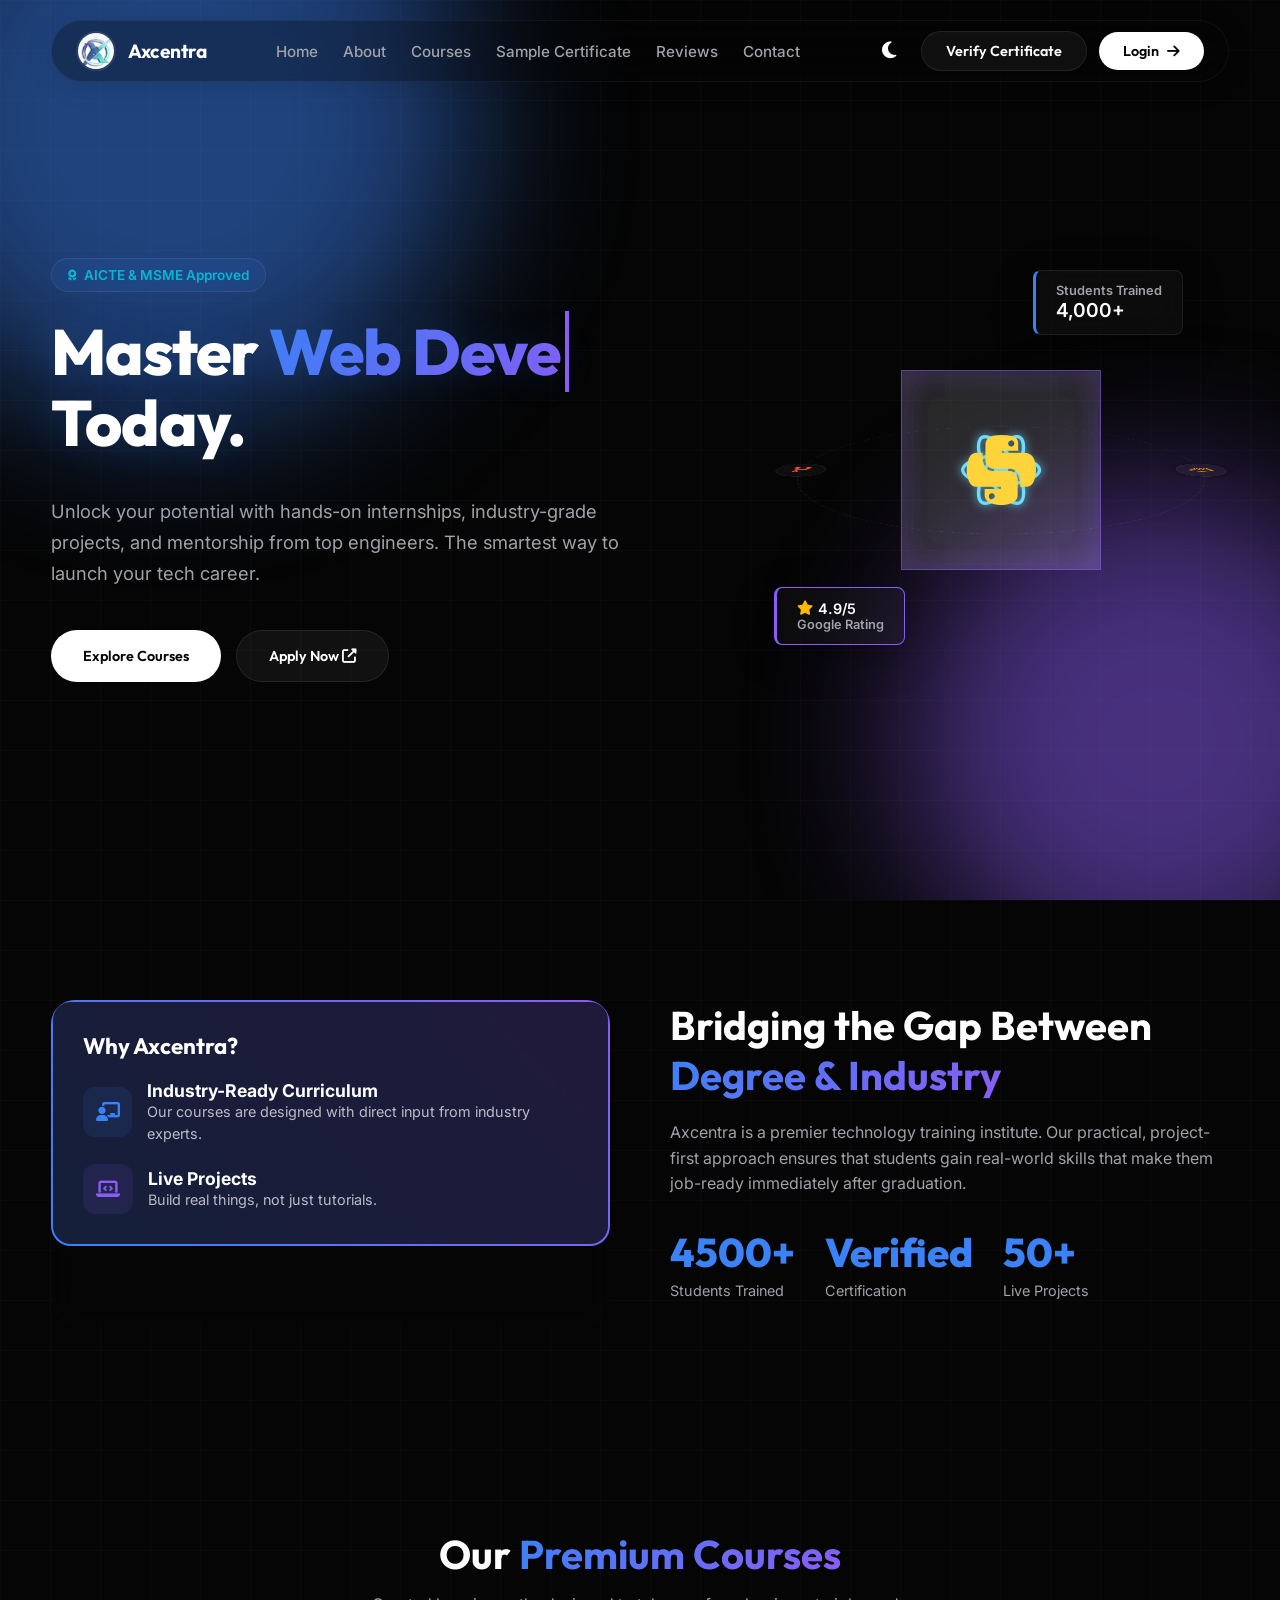
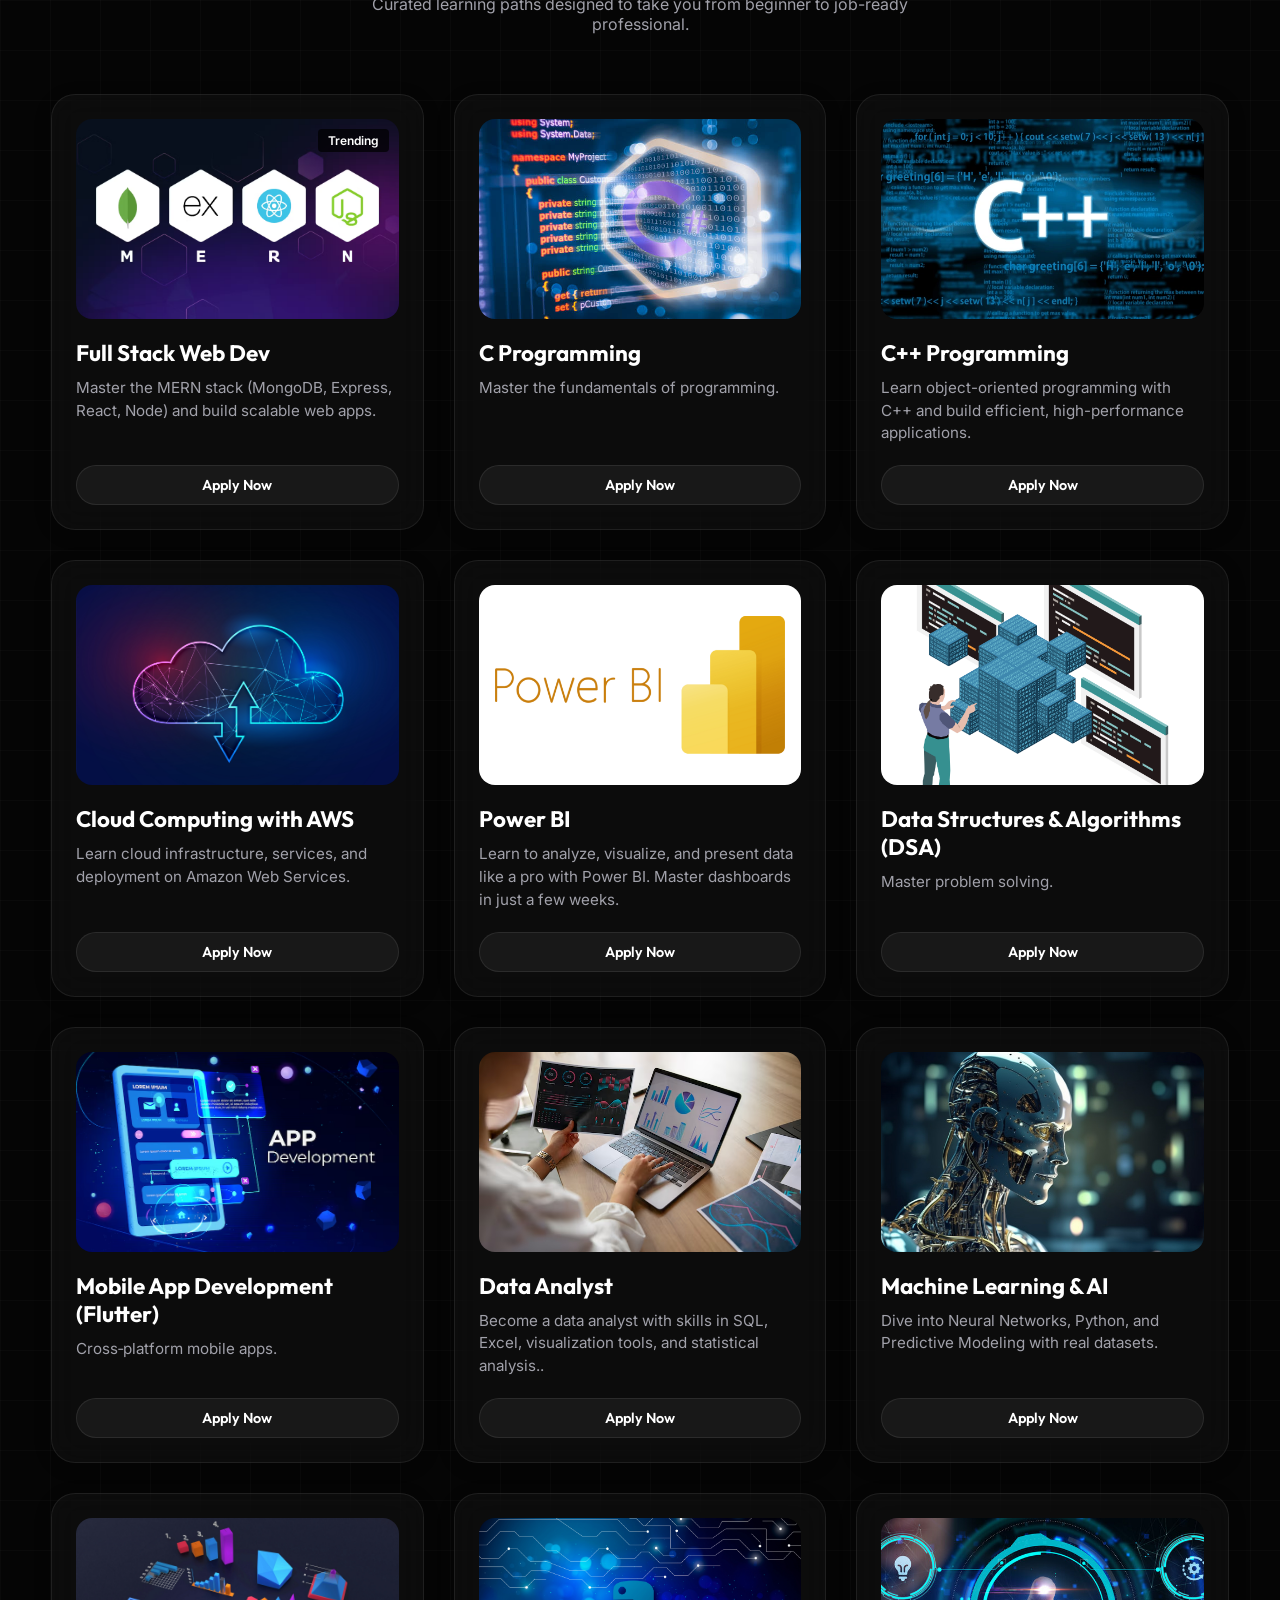
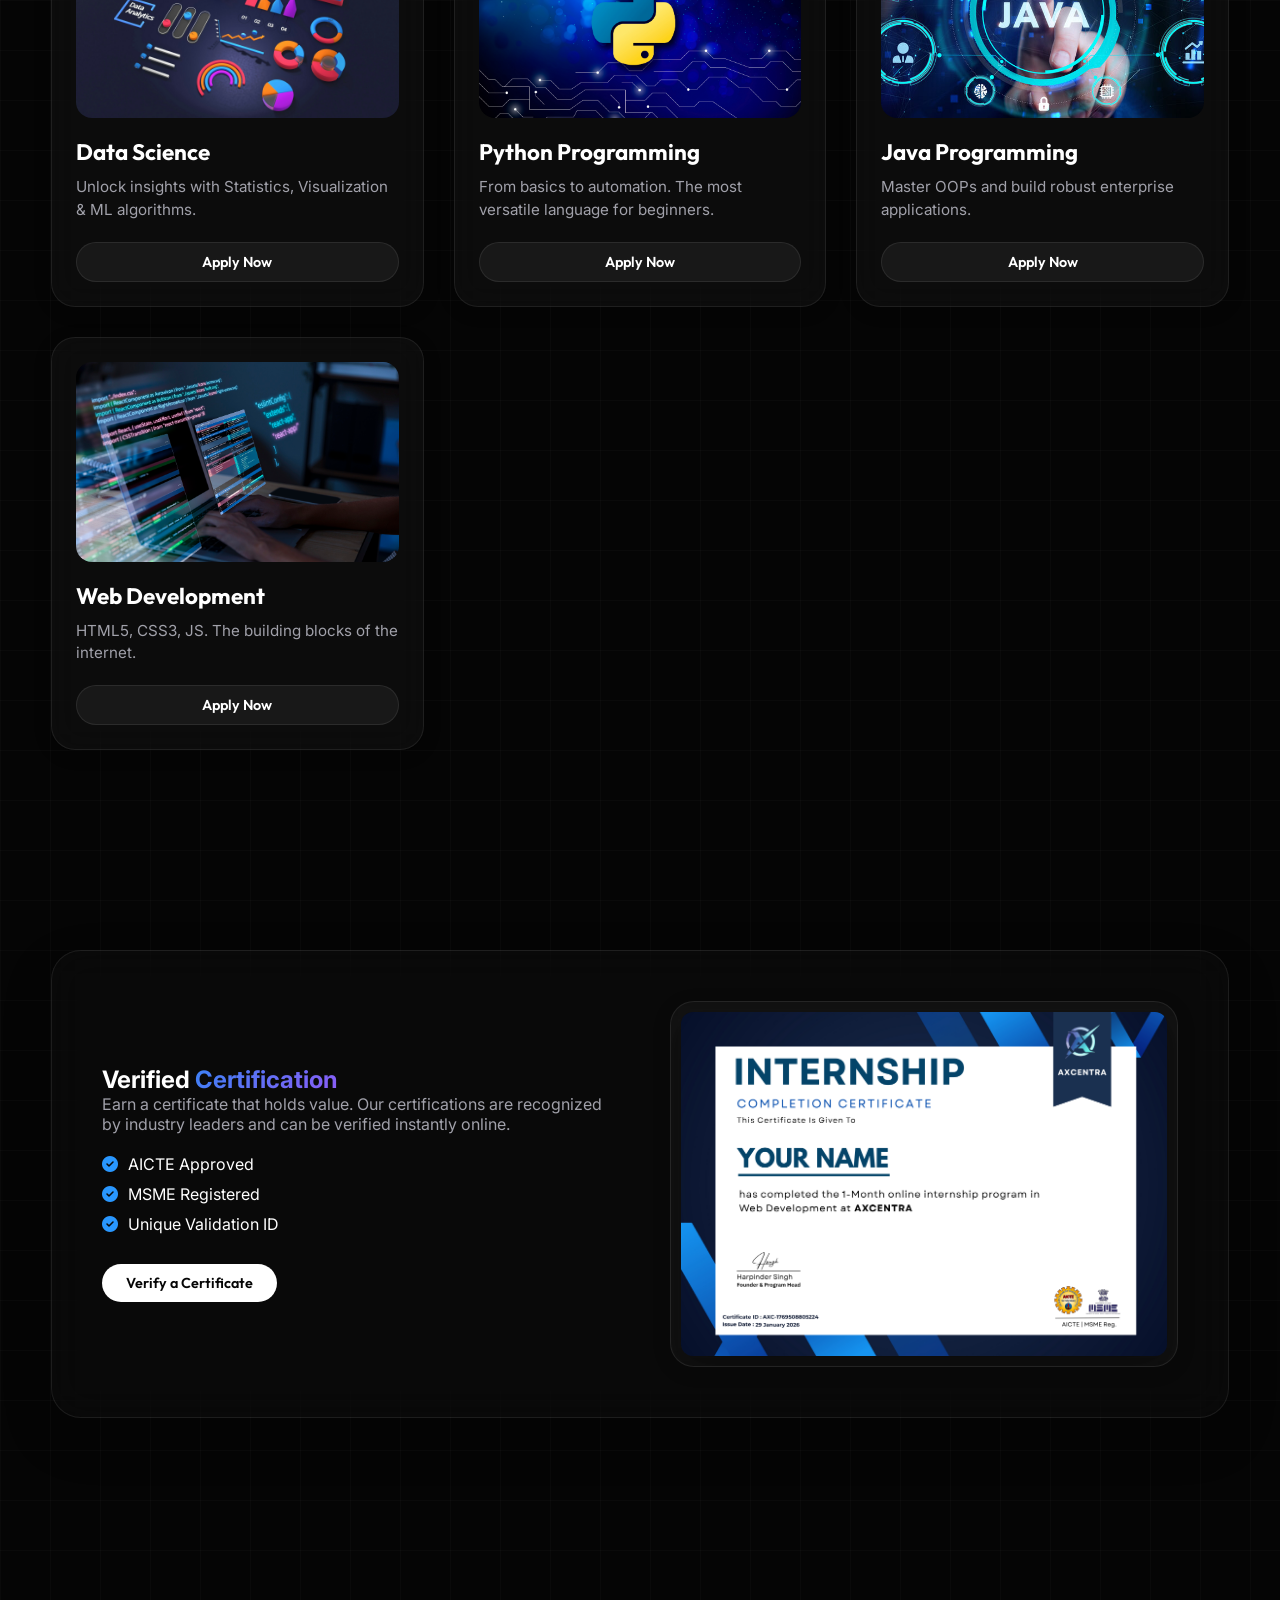
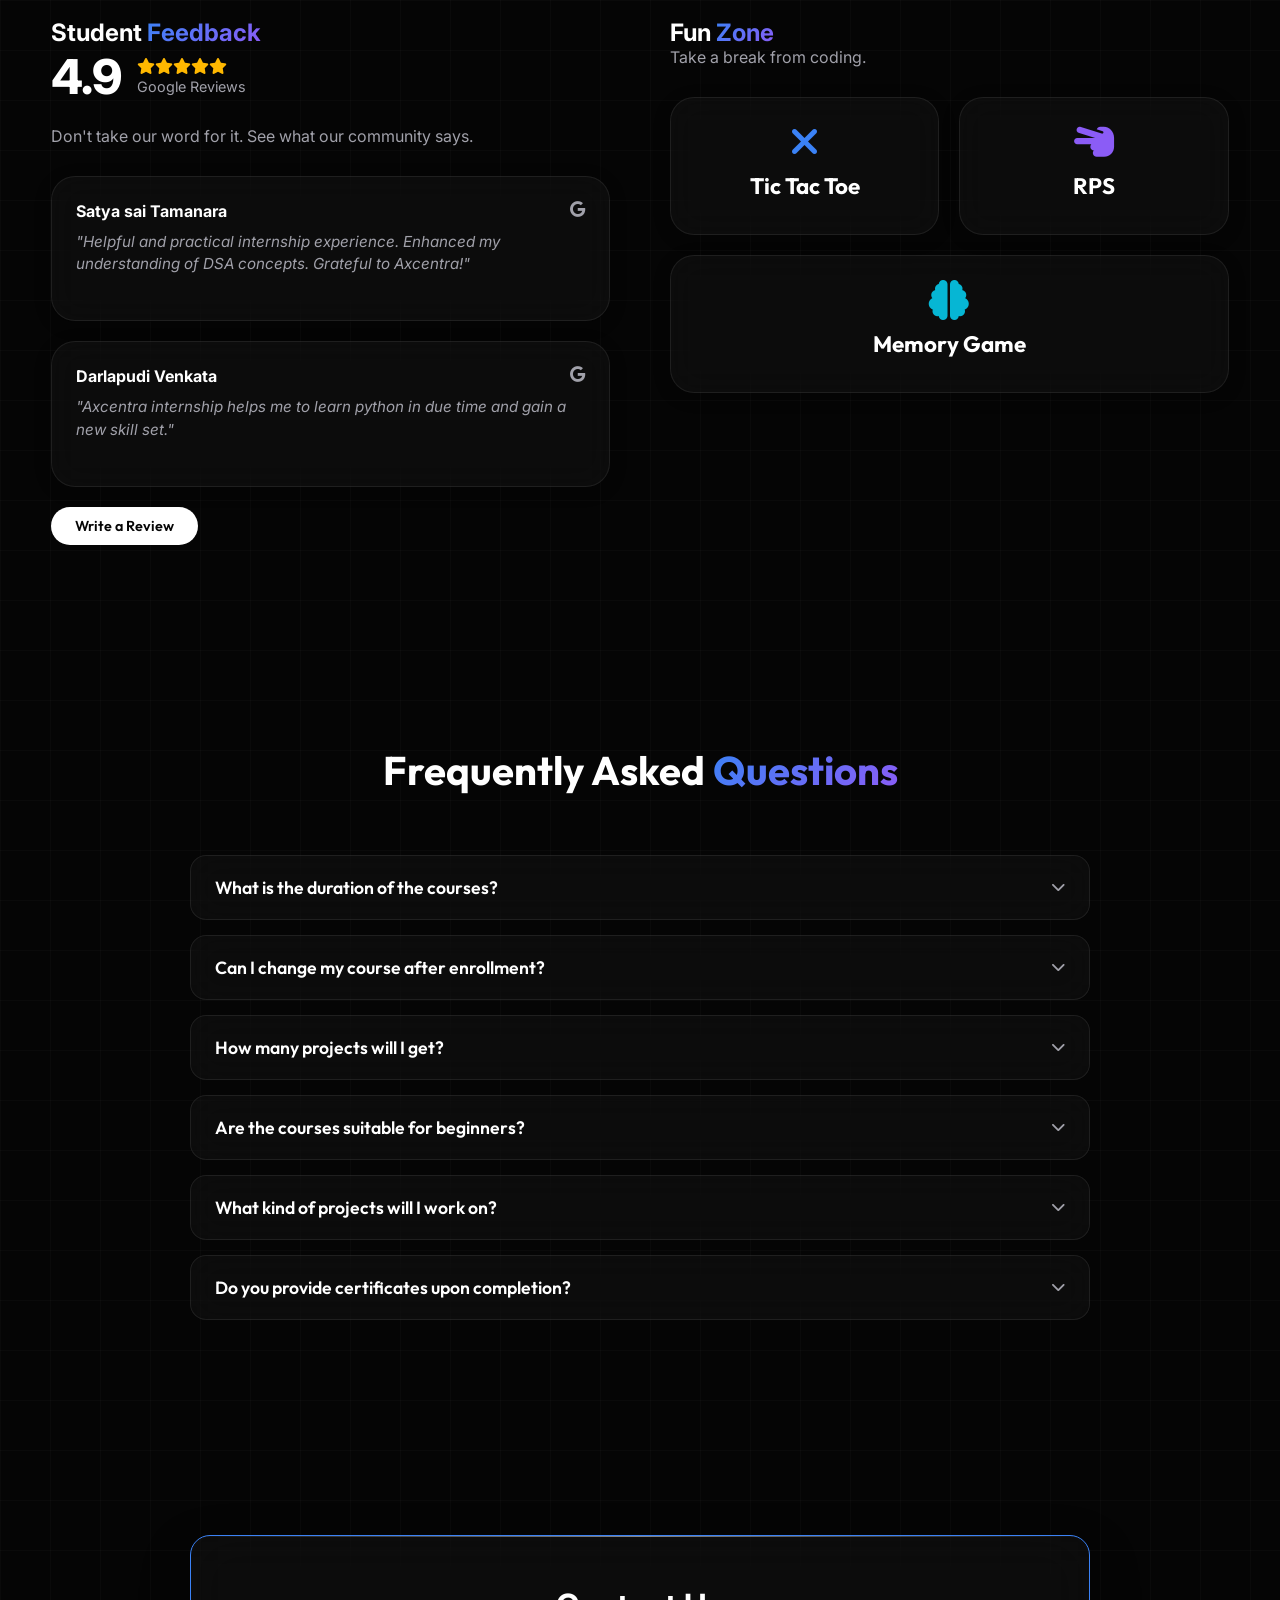
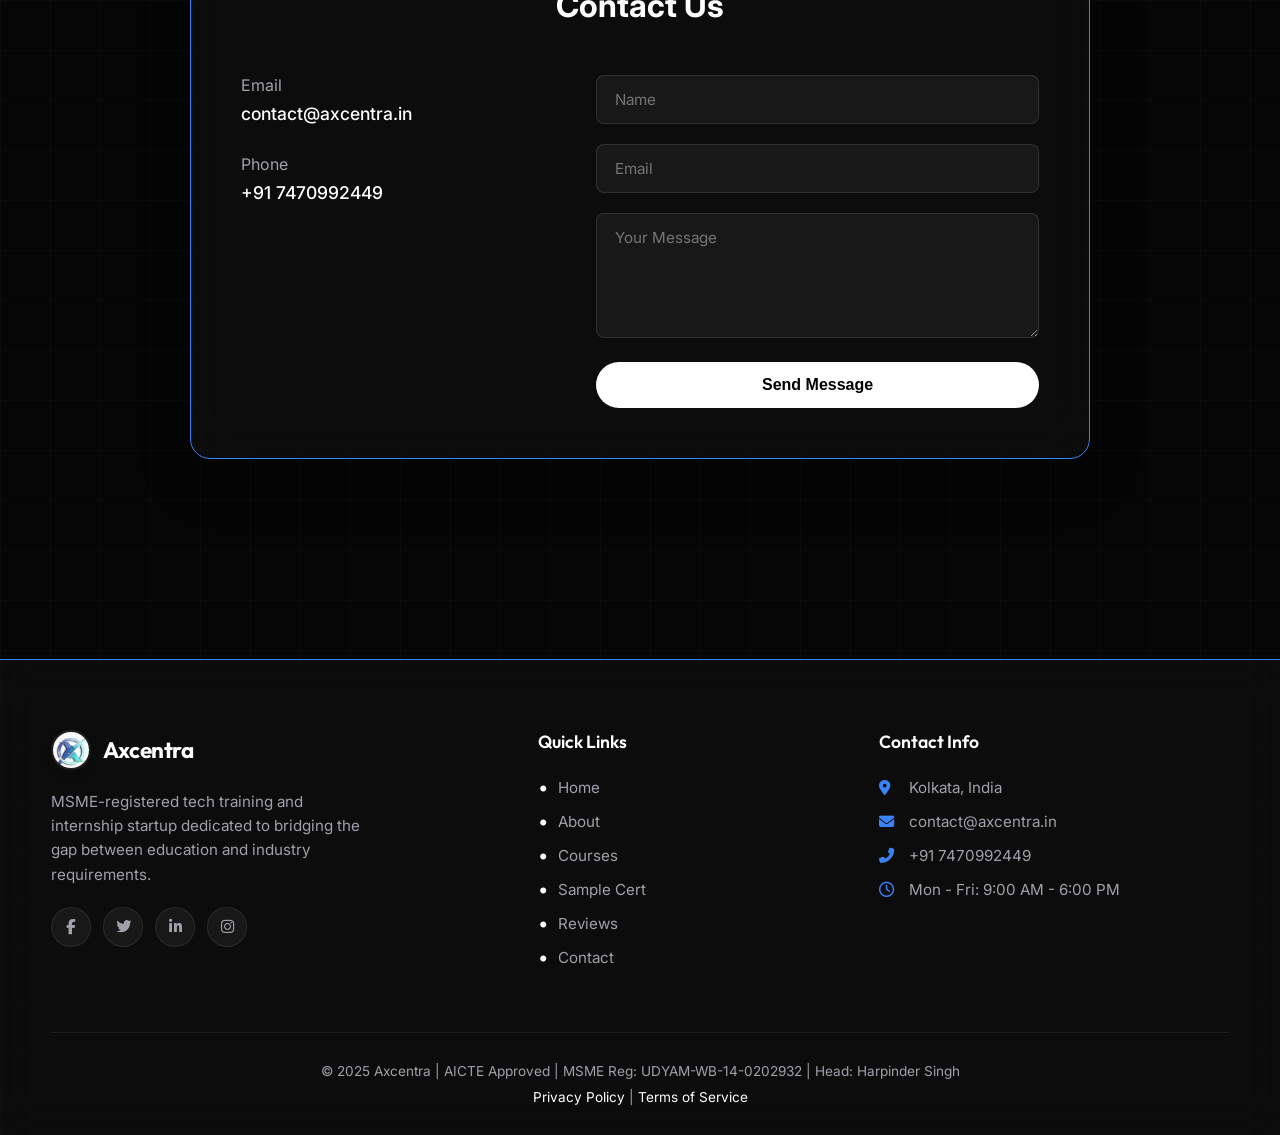
==== commit 4f49abea: "Update index.html" ====
--- a/index.html
+++ b/index.html
@@ -1032,7 +1032,7 @@
                         <a href="mailto:contact@axcentra.in" class="contact-value">contact@axcentra.in</a>
                         
                         <span class="contact-label">Phone</span>
-                        <a href="tel:+917024276449" class="contact-value">+91 7024276449</a>
+                        <a href="tel:+917024276449" class="contact-value">+91 7470992449</a>
                     </div>
 
                     <form onsubmit="alert('Message Sent!'); return false;">
@@ -1095,7 +1095,7 @@
                         </li>
                         <li>
                             <i class="fas fa-phone-alt" style="color:var(--accent-blue); width:20px;"></i> 
-                            +91 7024276449
+                            +91 7470992449
                         </li>
                         <li>
                             <i class="far fa-clock" style="color:var(--accent-blue); width:20px;"></i> 
@@ -1331,3 +1331,4 @@
 </body>
 </html>
 
+
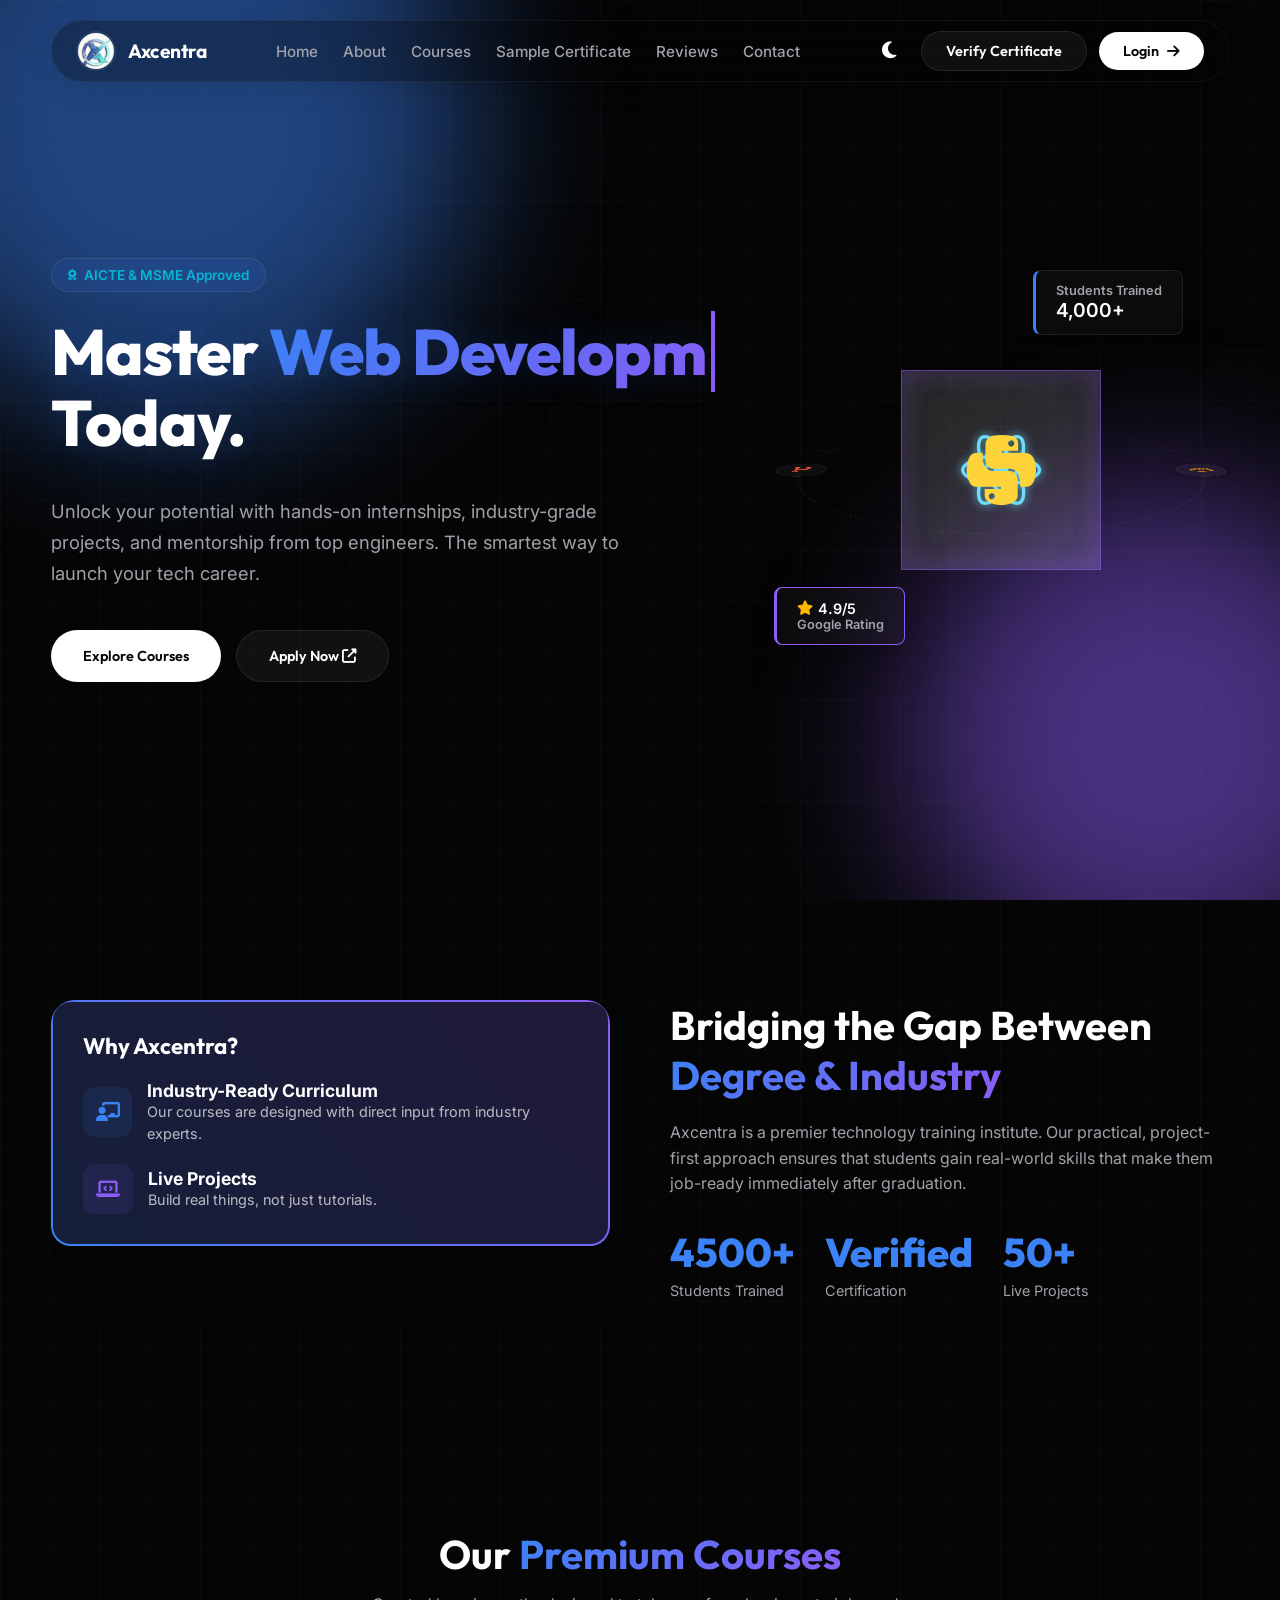
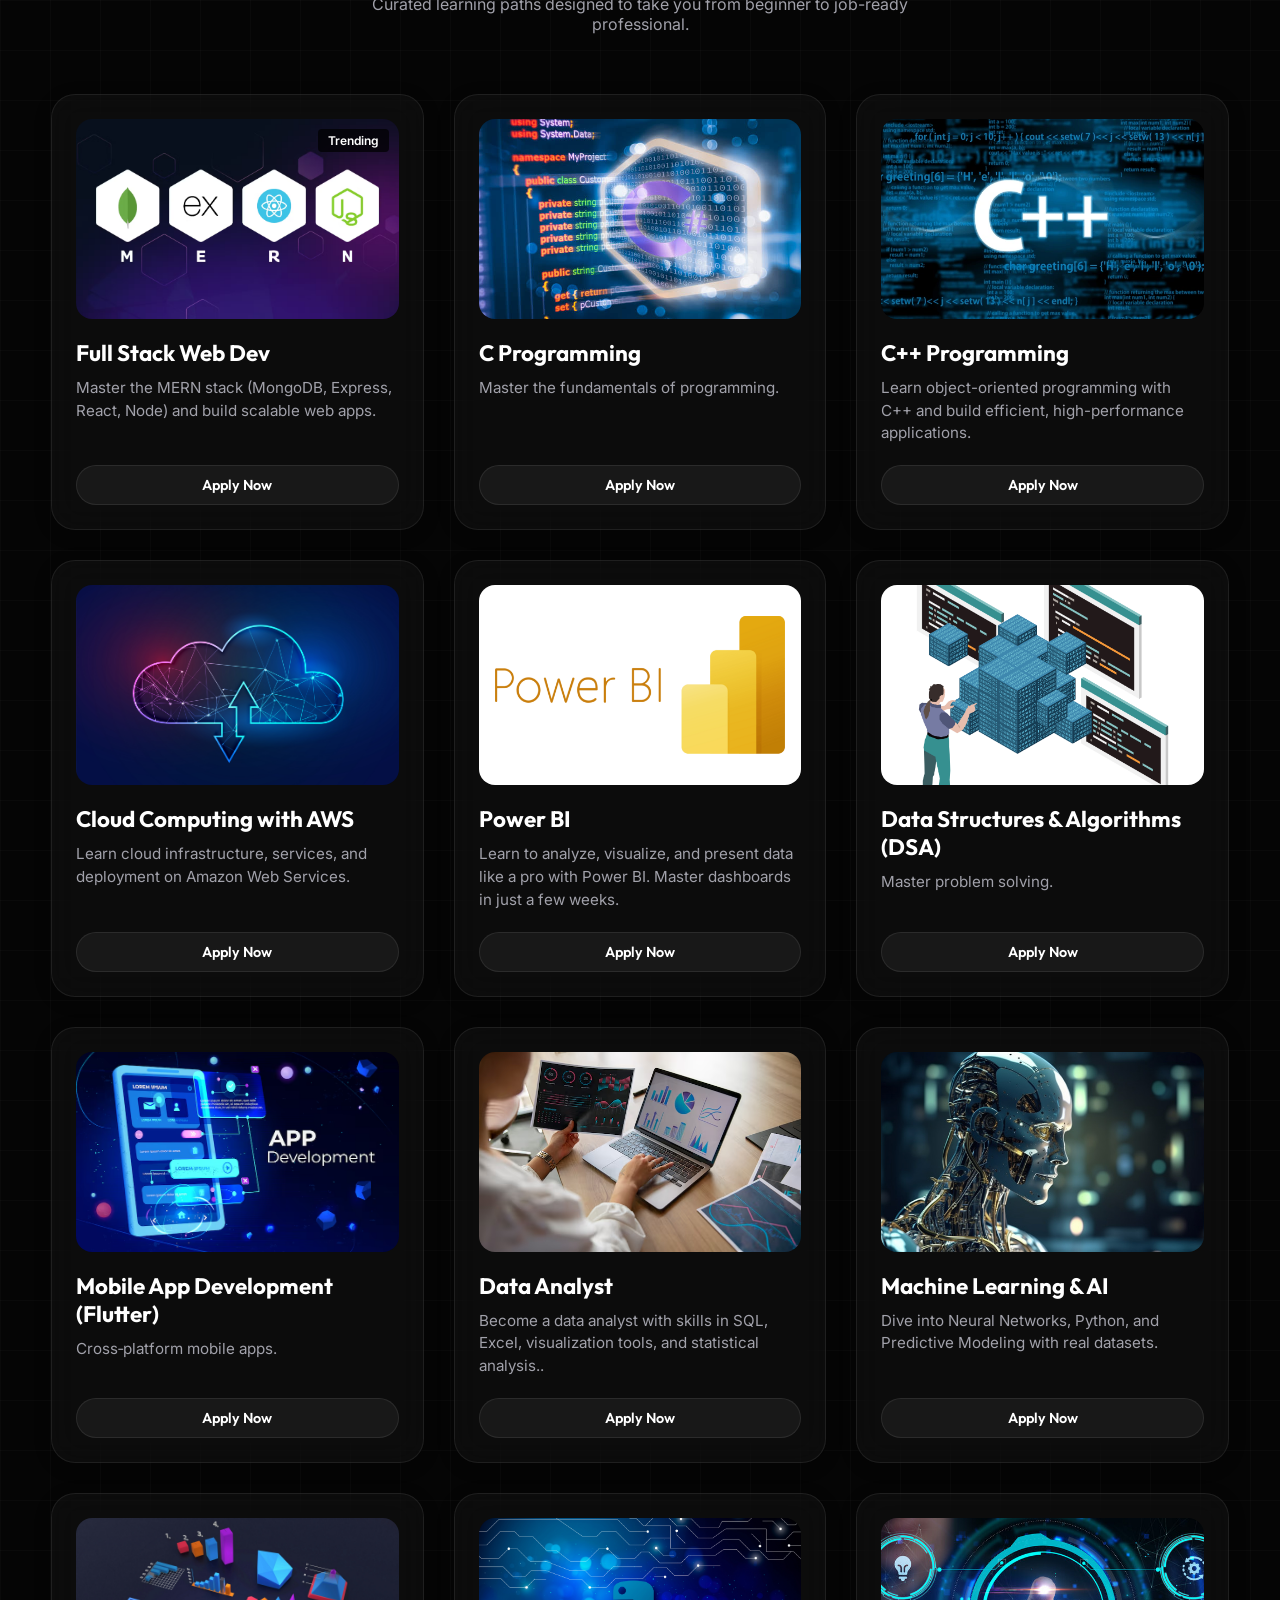
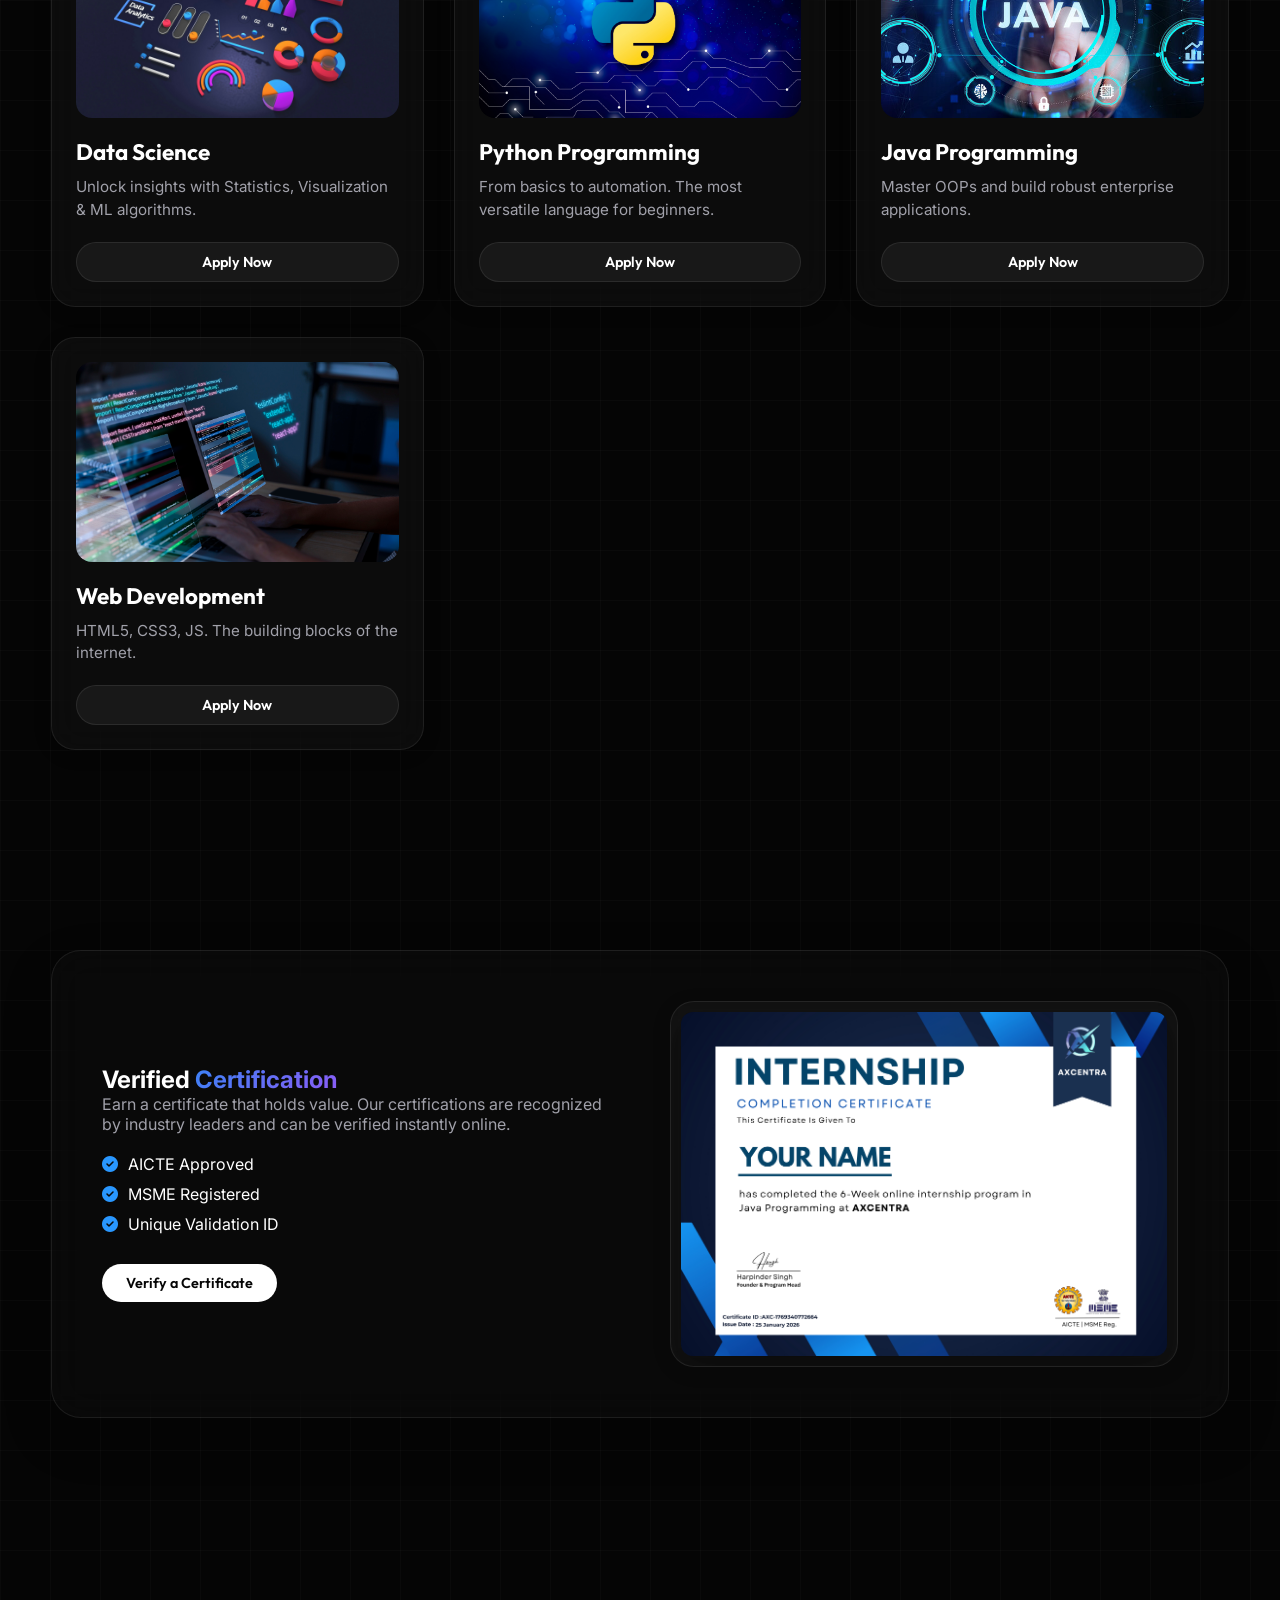
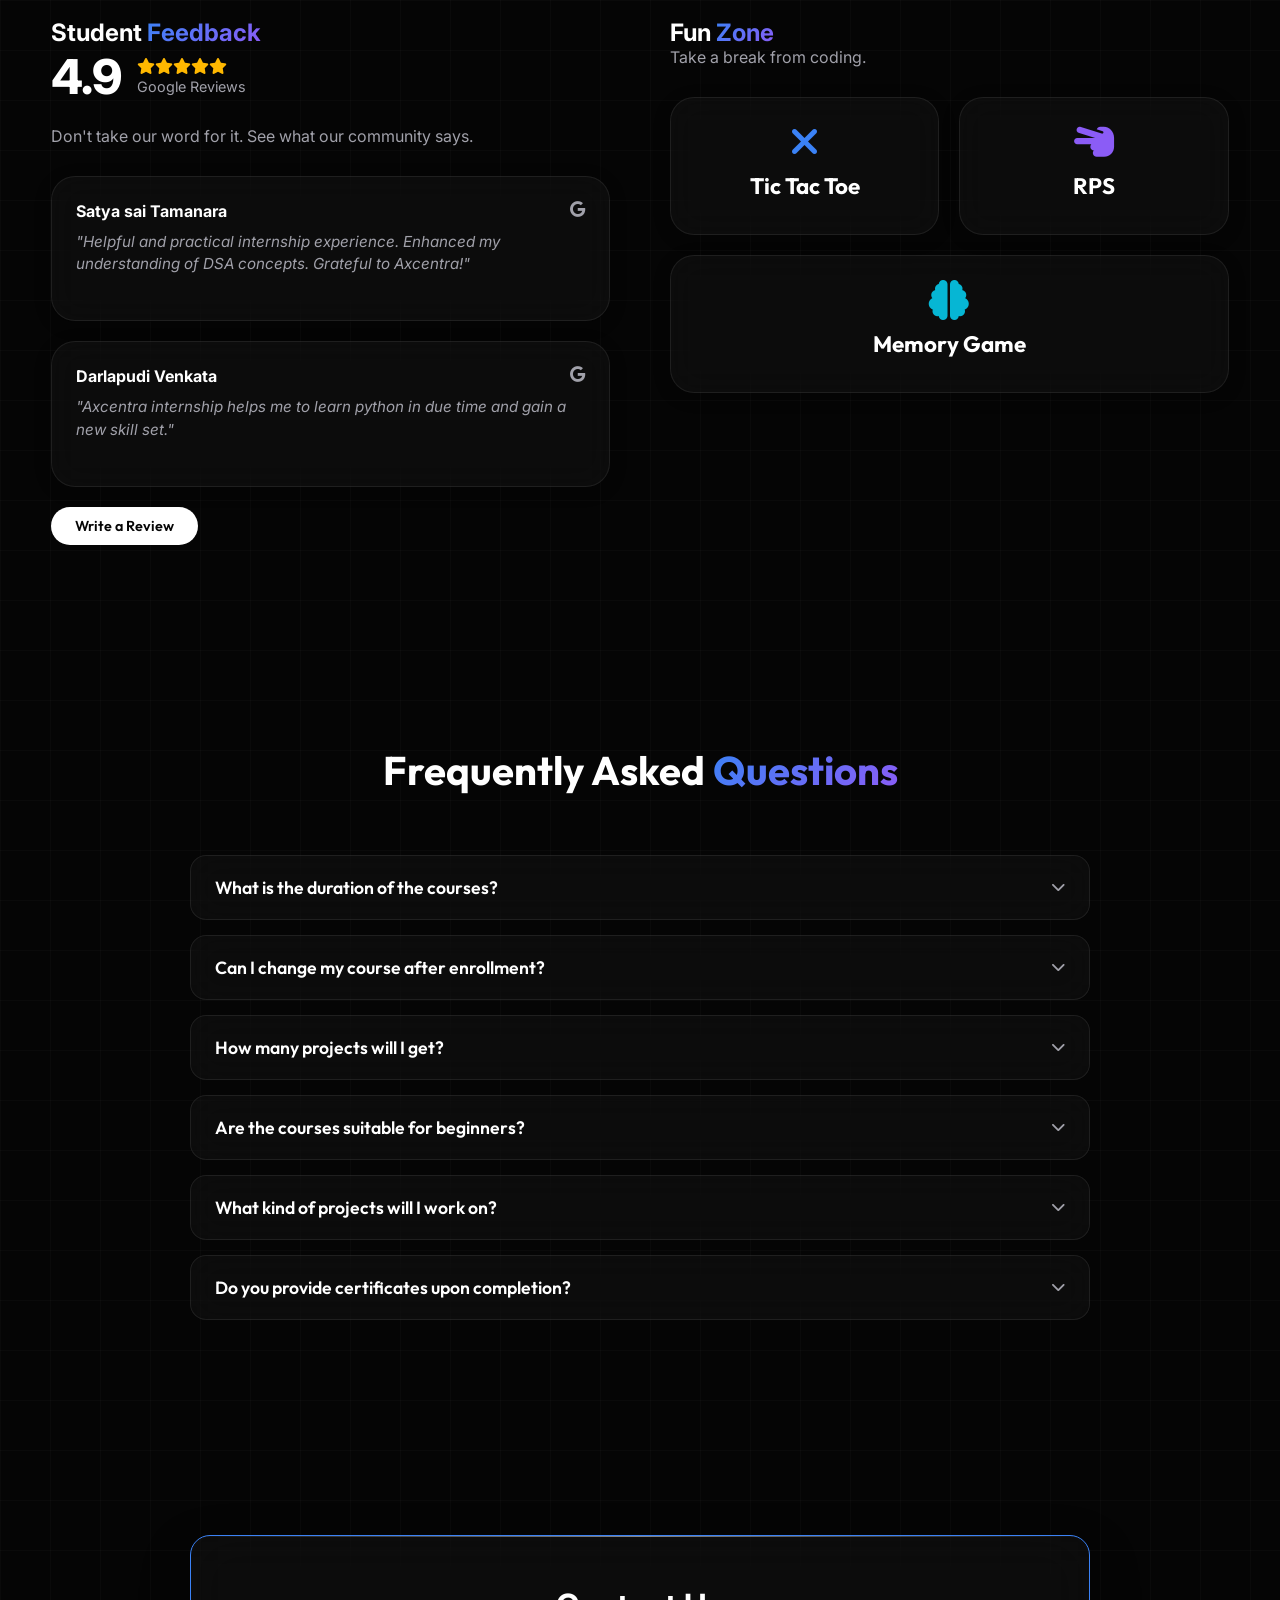
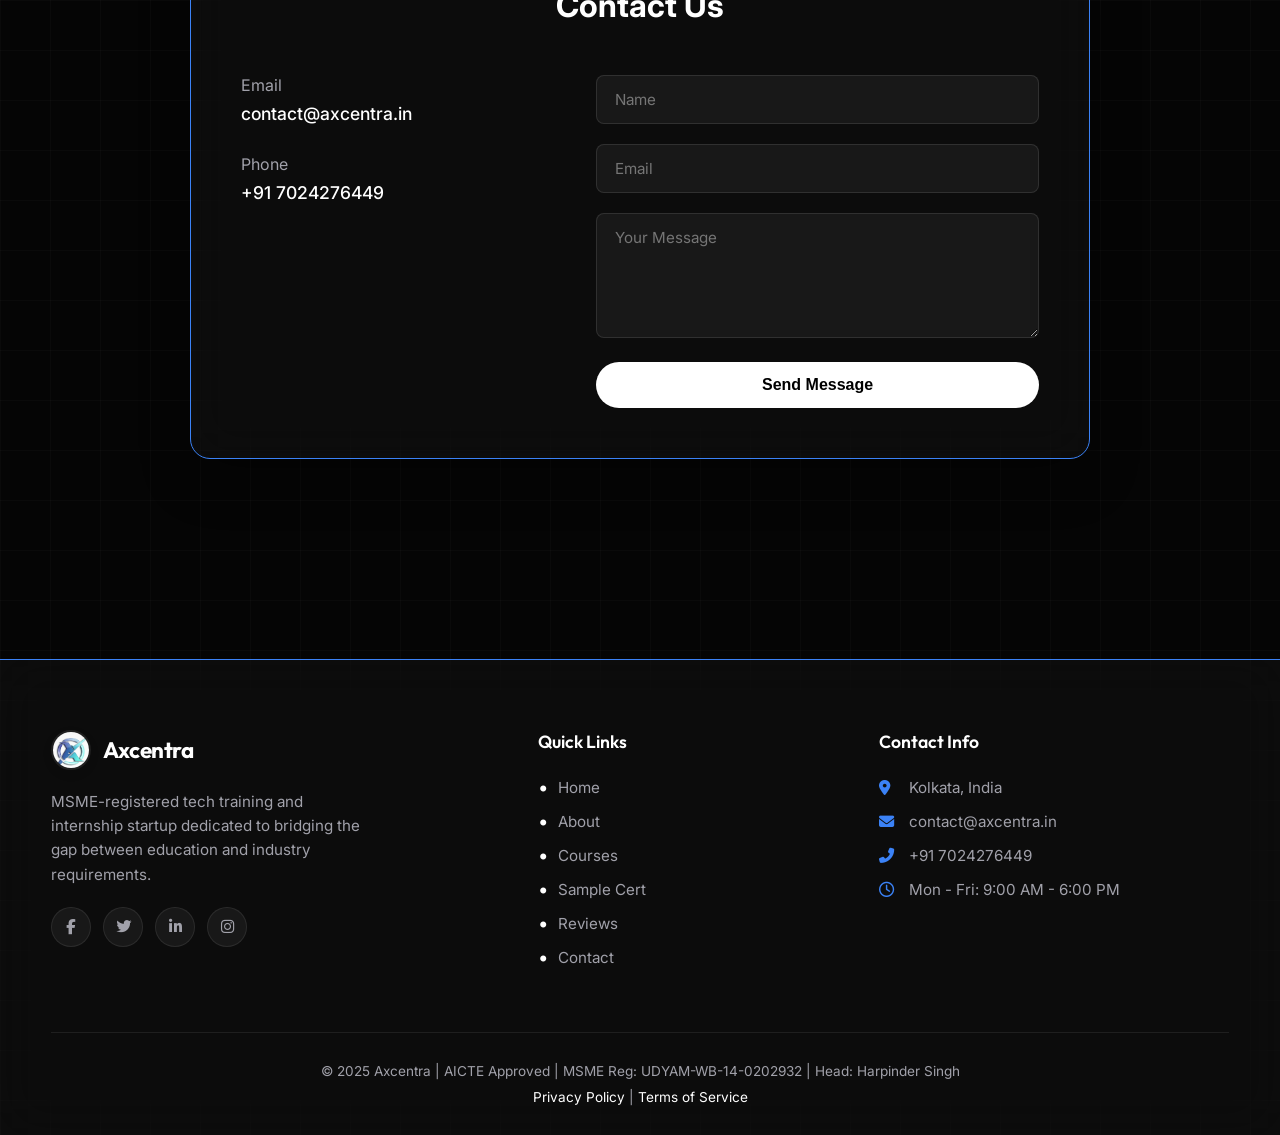
==== commit 265ba6e6: "Update index.html" ====
--- a/index.html
+++ b/index.html
@@ -632,7 +632,7 @@
         <div class="wrap">
             <div class="island-nav">
                 <a href="#" class="brand">
-                    <img src="images/logo.jpg" alt="A" onerror="this.src='https://placehold.co/40/2997ff/fff?text=A'">
+                    <img src="lg2.jpg" alt="A" onerror="this.src='https://placehold.co/40/2997ff/fff?text=A'">
                     Axcentra
                 </a>
 
@@ -923,7 +923,7 @@
                         <button class="btn-ios" onclick="document.querySelector('#verifyBtn').click()">Verify a Certificate</button>
                     </div>
                     <div class="tilt-card" style="padding:10px;">
-                        <img src="images/theme3.png" alt="Certificate Sample" style="width:100%; border-radius:12px; box-shadow: 0 10px 30px rgba(0,0,0,0.5);">
+                        <img src="cert.png" alt="Certificate Sample" style="width:100%; border-radius:12px; box-shadow: 0 10px 30px rgba(0,0,0,0.5);">
                     </div>
                 </div>
             </div>
@@ -1032,7 +1032,7 @@
                         <a href="mailto:contact@axcentra.in" class="contact-value">contact@axcentra.in</a>
                         
                         <span class="contact-label">Phone</span>
-                        <a href="tel:+917024276449" class="contact-value">+91 7470992449</a>
+                        <a href="tel:+917024276449" class="contact-value">+91 7024276449</a>
                     </div>
 
                     <form onsubmit="alert('Message Sent!'); return false;">
@@ -1057,7 +1057,7 @@
             <div class="footer-row">
                 <div class="footer-brand">
                     <a href="#" class="brand" style="font-size: 1.4rem;">
-                        <img src="images/logo.jpg" alt="Logo" style="width:40px; height:40px; border-radius:50%; border: 2px solid var(--card-border); box-shadow: 0 4px 10px rgba(0,0,0,0.1); object-fit: cover;">
+                        <img src="lg2.jpg" alt="Logo" style="width:40px; height:40px; border-radius:50%; border: 2px solid var(--card-border); box-shadow: 0 4px 10px rgba(0,0,0,0.1); object-fit: cover;">
                         Axcentra
                     </a>
                     <p>MSME-registered tech training and internship startup dedicated to bridging the gap between education and industry requirements.</p>
@@ -1095,7 +1095,7 @@
                         </li>
                         <li>
                             <i class="fas fa-phone-alt" style="color:var(--accent-blue); width:20px;"></i> 
-                            +91 7470992449
+                            +91 7024276449
                         </li>
                         <li>
                             <i class="far fa-clock" style="color:var(--accent-blue); width:20px;"></i> 
@@ -1222,38 +1222,76 @@
         const certModal = document.getElementById('certModal');
         document.getElementById('verifyBtn').onclick = () => certModal.classList.add('open');
         document.getElementById('closeCert').onclick = () => certModal.classList.remove('open');
-        document.getElementById('verifyNow').onclick = () => {
-            const id = document.getElementById('cid').value.trim();
-            const res = document.getElementById('verifyResult');
-            if(!id) { res.innerHTML = '<span style="color:red">Please enter ID</span>'; return; }
-            res.innerHTML = 'Verifying...';
-            
-           
-            fetch("https://script.google.com/macros/s/AKfycbwI1Y-slfipo2SY4aFh7Z8qrnLKG_ThaxfZDxerGG7tvi-DokQvpfcfv7c3FzEWlr55/exec?id=" + encodeURIComponent(id))
-            .then(r => r.json())
-            .then(d => {
-                if(d.error) res.innerHTML = '<div style="color:#ff4444; margin-top:10px;">❌ ID Not Found</div>';
-                else {
-                    let issueDate = d.issue; // Default raw value
-                    try {
-                        let dateObj = new Date(d.issue);
-                        if (!isNaN(dateObj)) {
-                            let day = String(dateObj.getDate()).padStart(2, '0');
-                            let month = String(dateObj.getMonth() + 1).padStart(2, '0');
-                            let year = dateObj.getFullYear();
-                            issueDate = `${day}/${month}/${year}`;
-                        }
-                    } catch(e) {}
-
-                    res.innerHTML = `<div style="background:rgba(0,255,0,0.1); border:1px solid #00ff00; padding:10px; border-radius:8px; margin-top:10px; text-align:left;">
-                        ✔ <b>Verified</b><br>
-                        Name: ${d.name}<br>
-                        Course: ${d.course}<br>
-                        Issue Date: ${issueDate}
-                    </div>`;
-                }
-            });
-        };
+document.getElementById('verifyNow').onclick = () => {
+
+const id = document.getElementById('cid').value.trim();
+const res = document.getElementById('verifyResult');
+
+if(!id){
+res.innerHTML = '<div style="color:#ff4444;">Please enter Certificate ID</div>';
+return;
+}
+
+res.innerHTML = "Verifying...";
+
+fetch("https://script.google.com/macros/s/AKfycbw8AjNPXCJwPVx3-5e_6JFMheRZTgUXCzWMmvBz8VQWn2m6WuaV4t4XolflKAJlMopURQ/exec?id=" + encodeURIComponent(id))
+
+.then(r => r.json())
+
+.then(d => {
+
+if(!d || !d.name){
+
+res.innerHTML = `
+<div style="background:#fecaca;color:black;padding:18px;border-radius:10px;">
+❌ Certificate ID Not Found
+</div>
+`;
+return;
+
+}
+
+let date = new Date(d.issue);
+
+let day = date.getDate();
+let month = date.toLocaleString('en-US',{month:'long'});
+let year = date.getFullYear();
+
+let issueDate = day+" "+month+" "+year;
+
+res.innerHTML = `
+<div style="
+background:rgba(0,255,0,0.08);
+border:1px solid rgba(0,255,0,0.4);
+backdrop-filter:blur(10px);
+padding:18px;
+border-radius:12px;
+margin-top:10px;
+animation:fade 0.4s;
+">
+
+<h3 style="color:#7CFFB2;margin-bottom:8px;">✔ Certificate Verified</h3>
+
+<b>Name:</b> ${d.name}<br>
+<b>Course:</b> ${d.course}<br>
+<b>Issue Date:</b> ${issueDate}
+
+</div>
+`;
+
+})
+
+.catch(()=>{
+
+res.innerHTML = `
+<div style="background:#fecaca;color:black;padding:18px;border-radius:10px;">
+Server Error
+</div>
+`;
+
+});
+
+}
 
          
         const gameModal = document.getElementById('gameModal');
@@ -1330,5 +1368,3 @@
     </script>
 </body>
 </html>
-
-
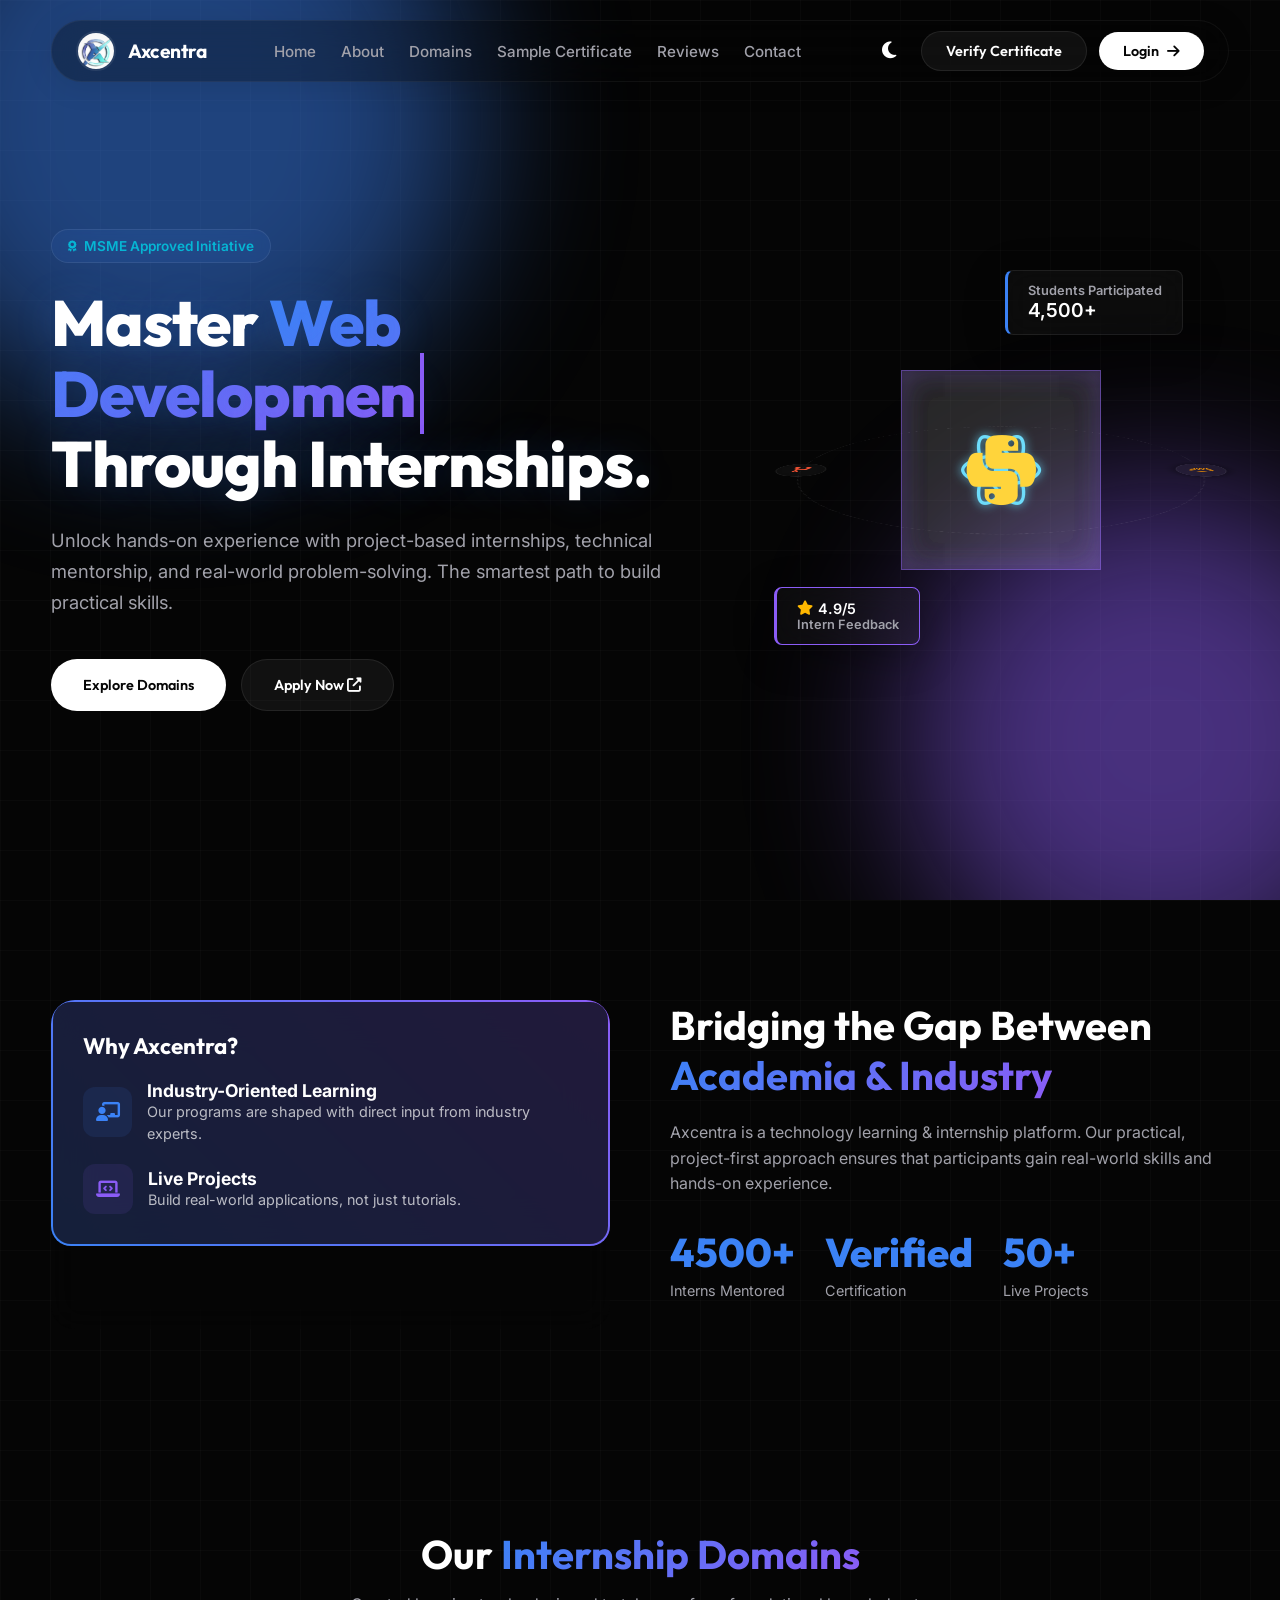
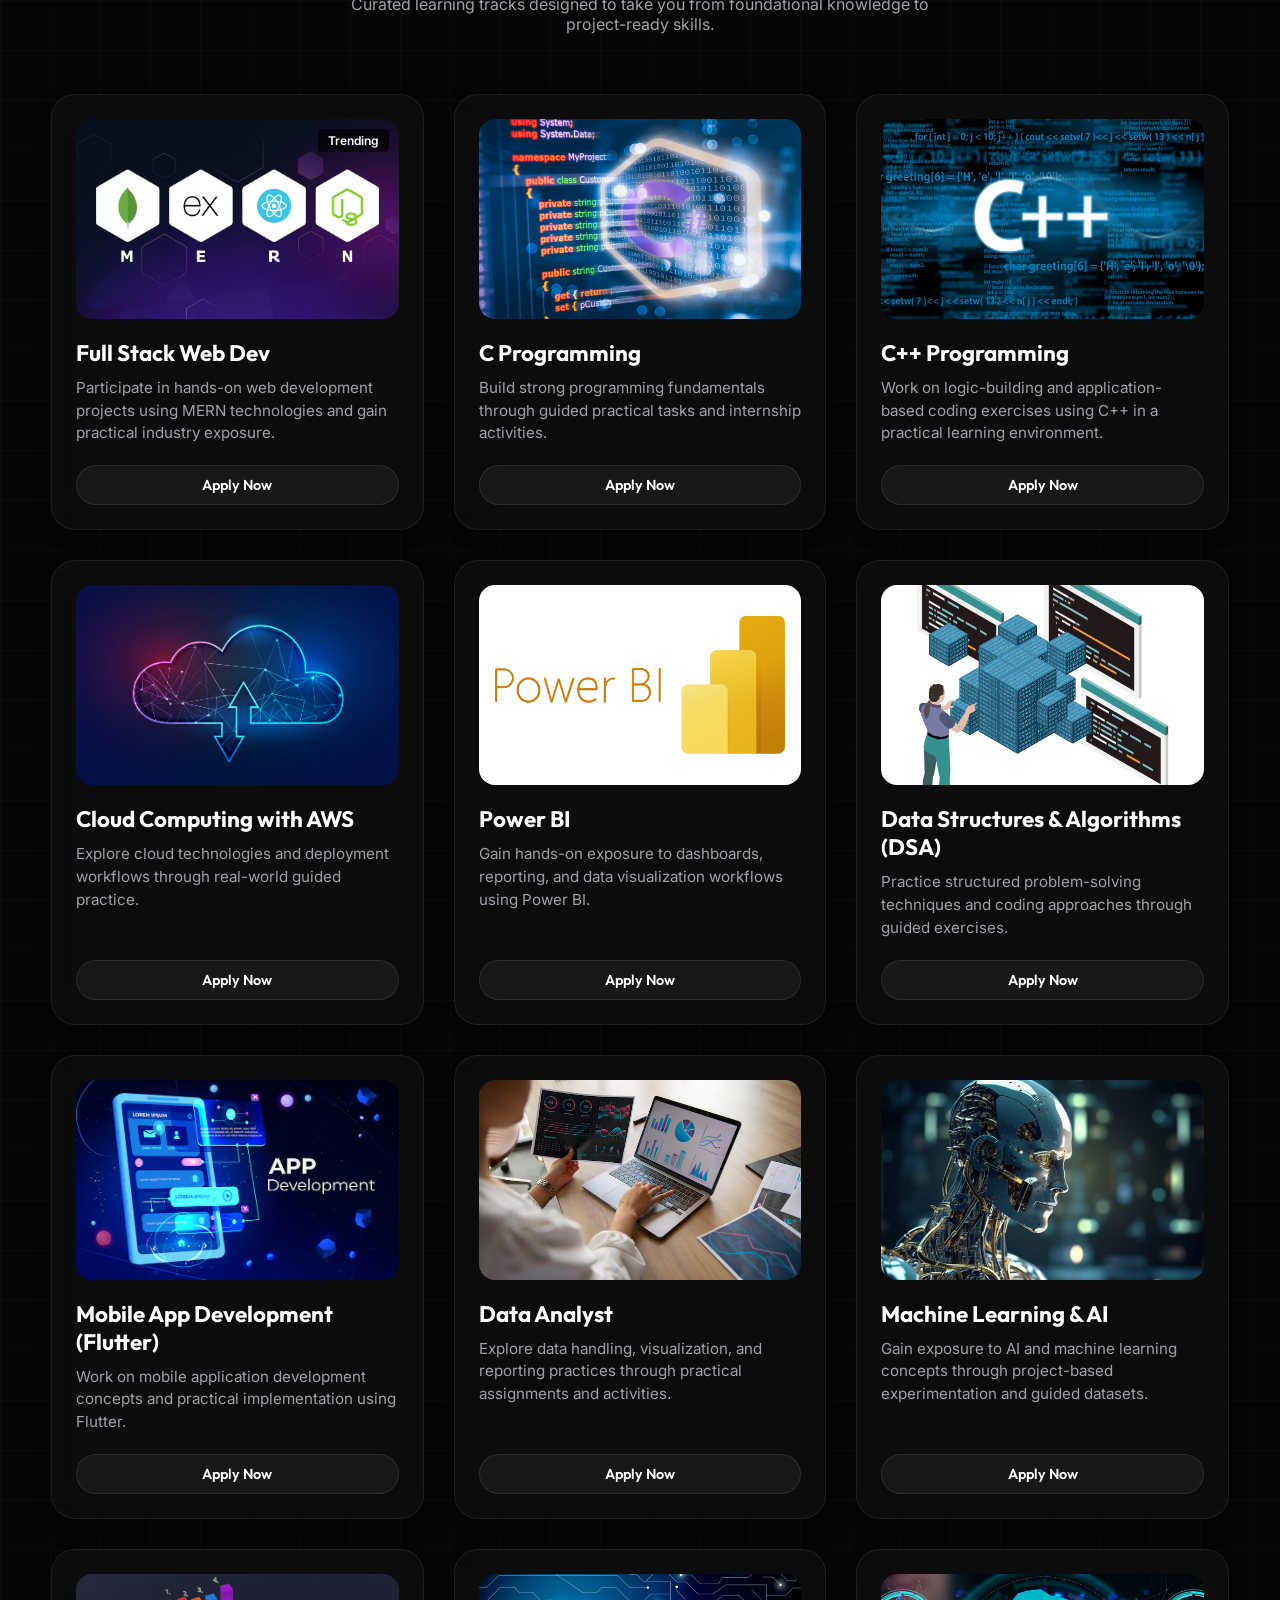
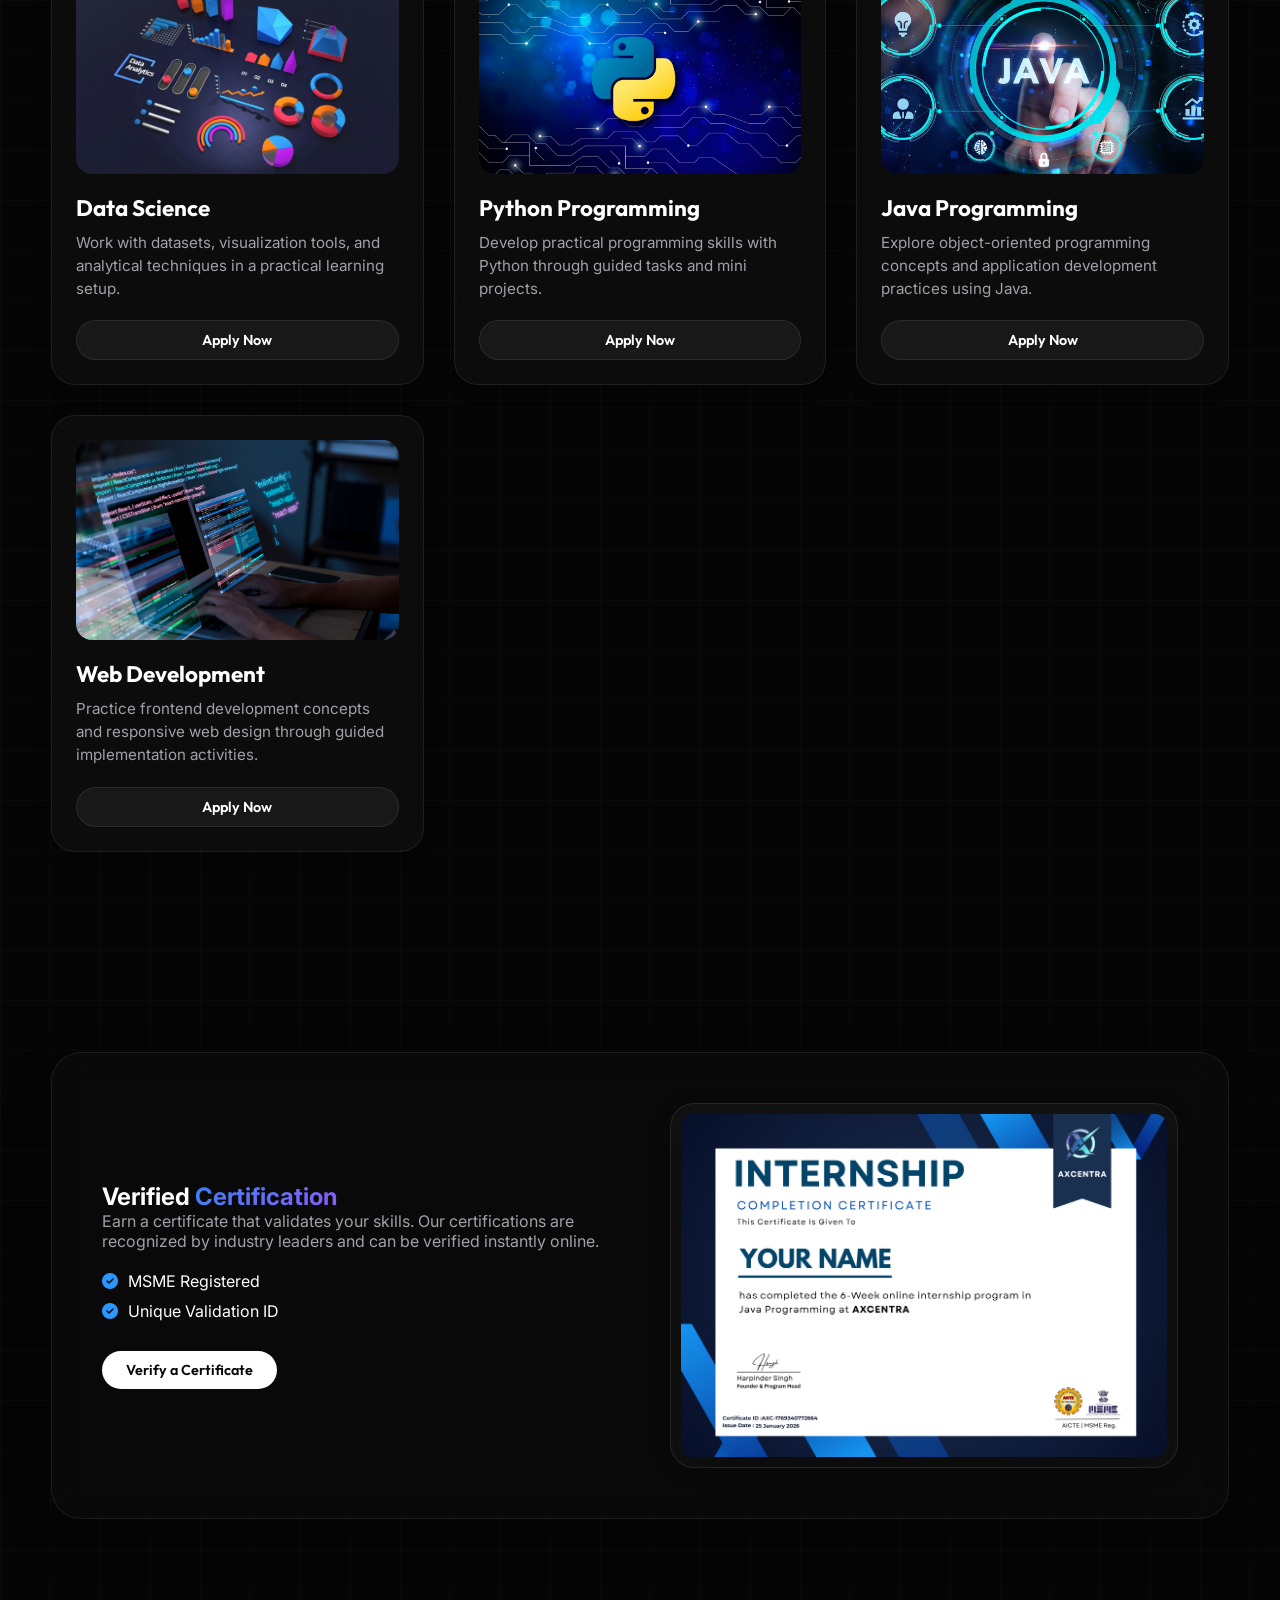
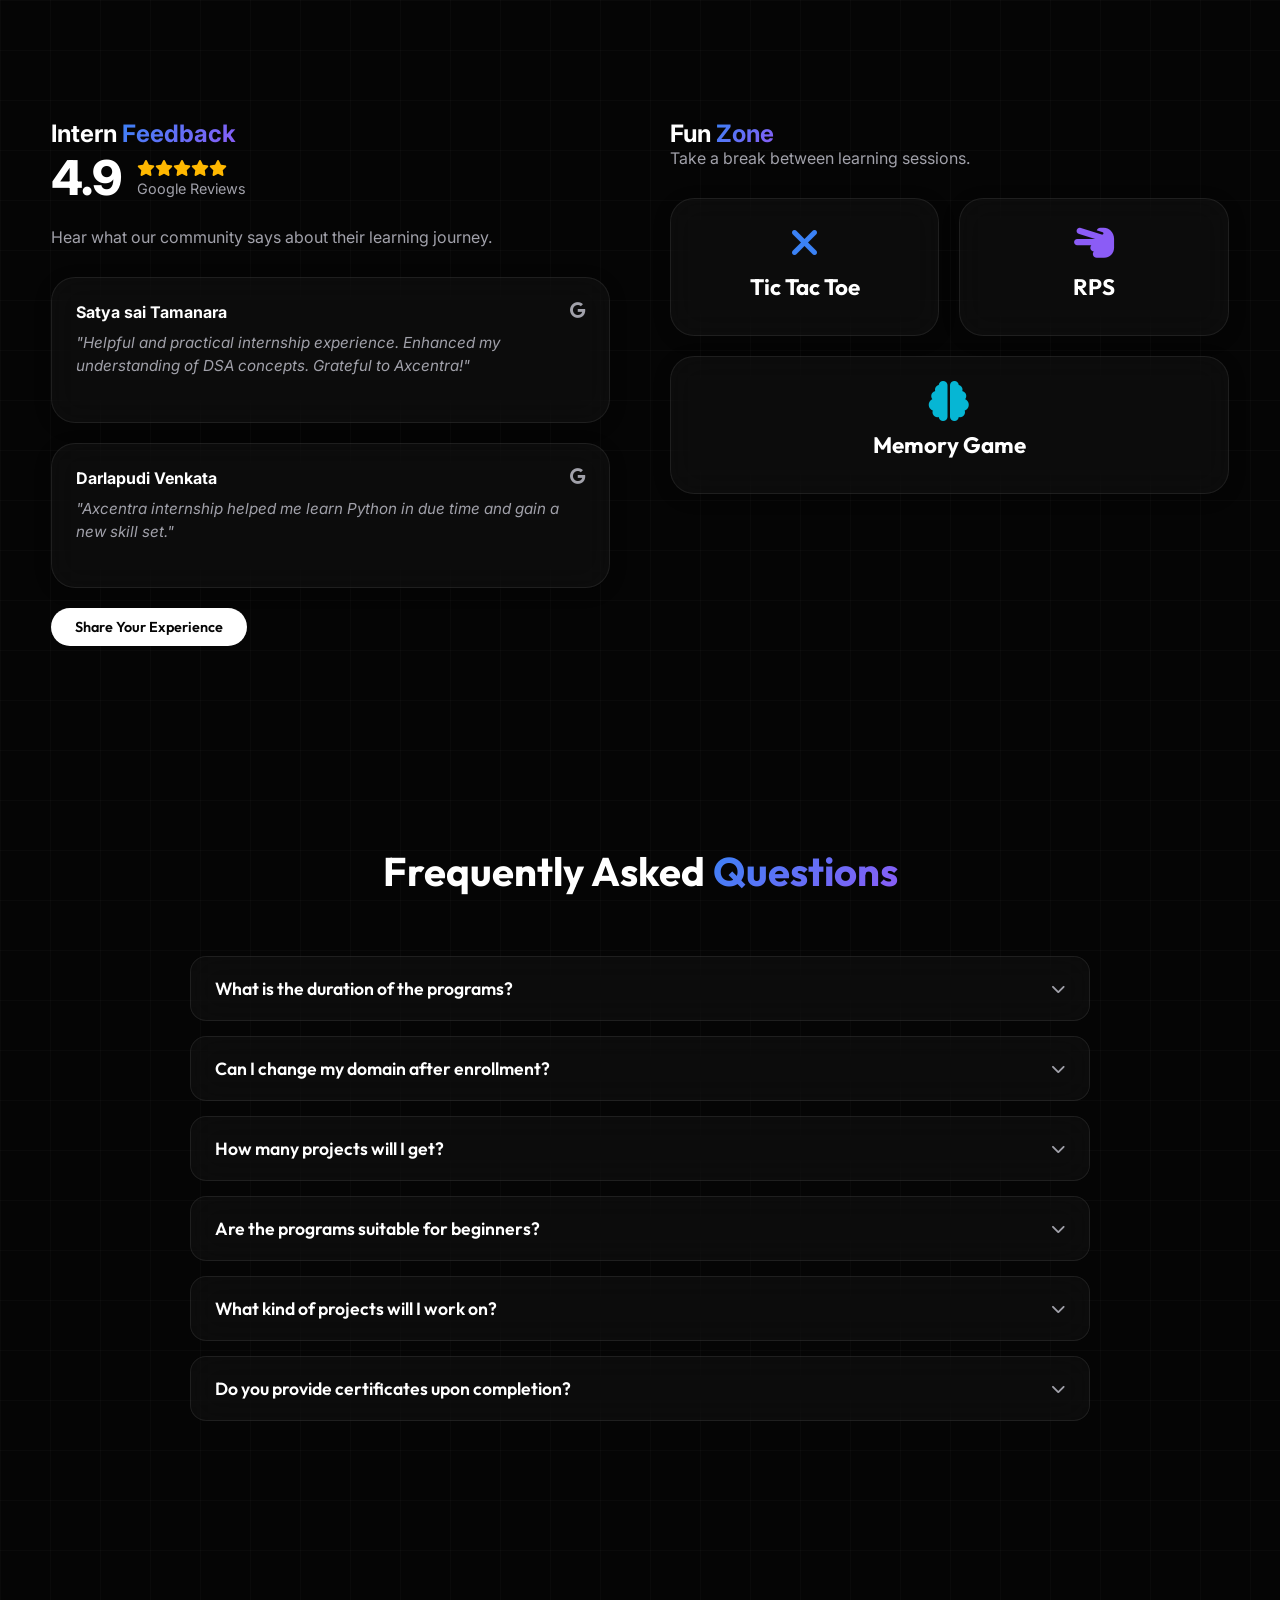
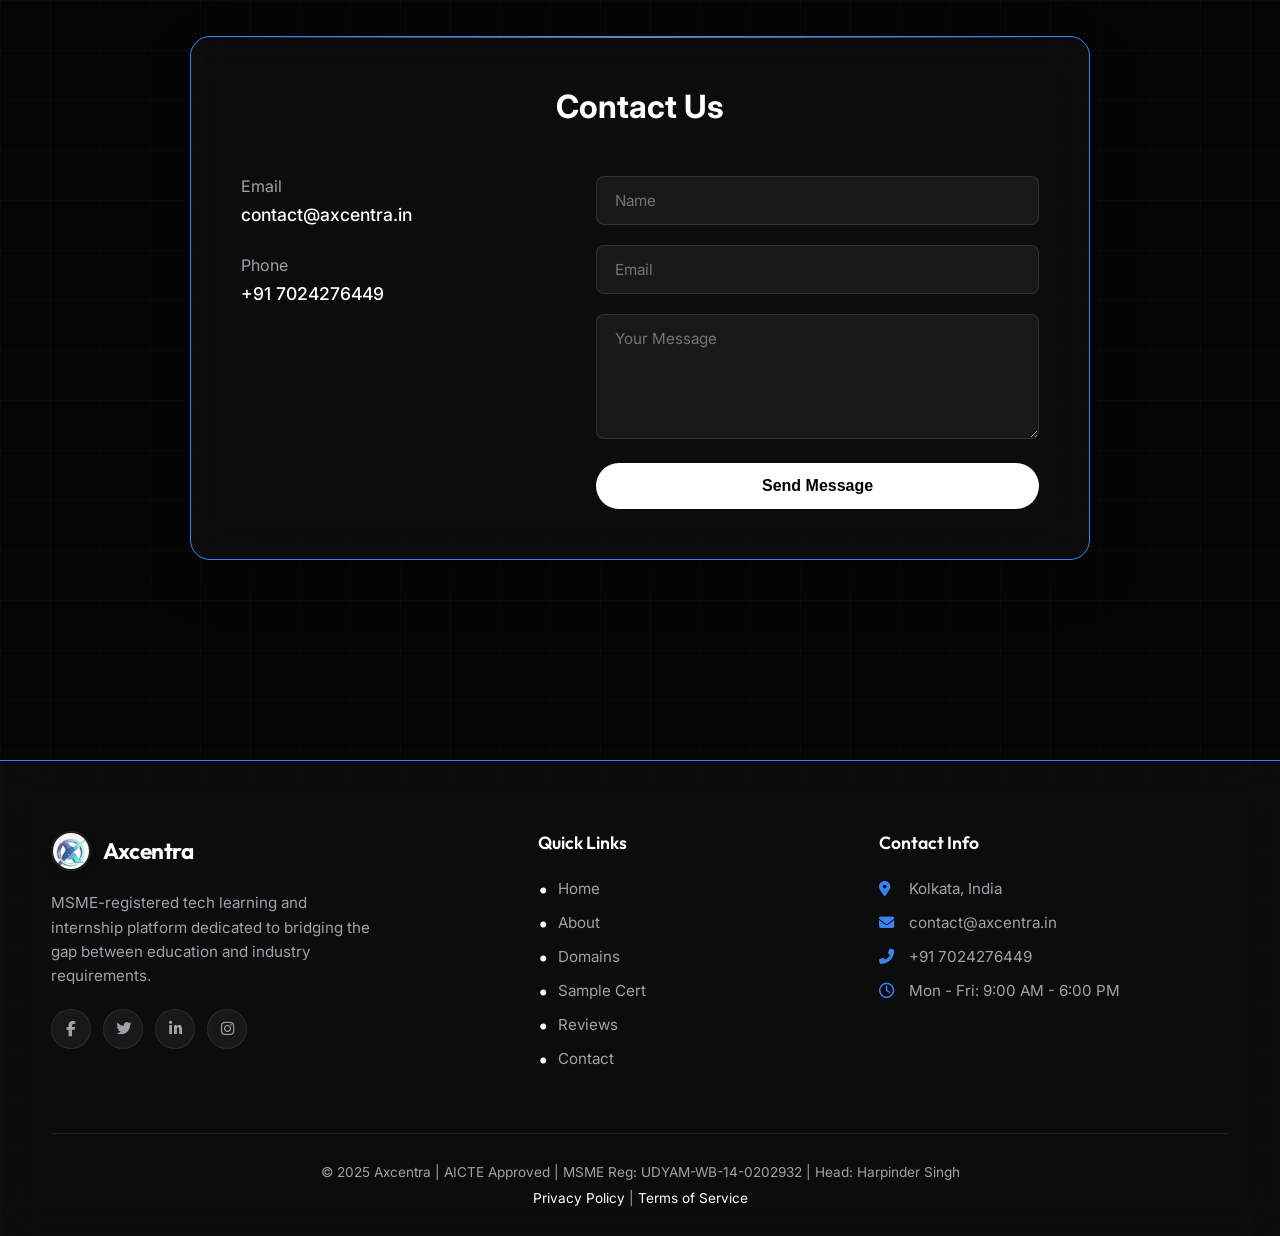
==== commit 1993881c: "Update index.html" ====
--- a/index.html
+++ b/index.html
@@ -4,7 +4,7 @@
 <head>
     <meta charset="utf-8" />
     <meta name="viewport" content="width=device-width, initial-scale=1.0, maximum-scale=1.0, user-scalable=no" />
-    <title>Axcentra — Future of Tech Learning</title>
+    <title>Axcentra — Internship & Skill Development Initiative</title>
     
     <link rel="preconnect" href="https://fonts.googleapis.com">
     <link href="https://fonts.googleapis.com/css2?family=Outfit:wght@300;400;500;600;700;800&family=Inter:wght@400;500;600&display=swap" rel="stylesheet">
@@ -186,7 +186,7 @@
             cursor: pointer; padding: 5px; line-height: 1; margin-left: 10px;
         }
 
-     
+      
         section { padding: 100px 0; position: relative; }
         
         .hero { 
@@ -483,9 +483,6 @@
             .contact-container { padding: 30px 20px; }
             section { padding: 60px 0; }
 
-         
-            
-             
             .tilt-card .fa-chalkboard-teacher, 
             .tilt-card .fa-laptop-code {
                 flex-shrink: 0;  
@@ -639,7 +636,7 @@
                 <nav class="nav-links">
                     <a href="#home">Home</a>
                     <a href="#about">About</a>
-                    <a href="#courses">Courses</a>
+                    <a href="#courses">Domains</a>
                     <a href="#certificate">Sample Certificate</a>
                     <a href="#reviews">Reviews</a>
                     <a href="#contact">Contact</a>
@@ -661,9 +658,9 @@
         
         <a href="#home" class="mobile-link">Home</a>
         <a href="#about" class="mobile-link">About Us</a>
-        <a href="#courses" class="mobile-link">Explore Courses</a>
+        <a href="#courses" class="mobile-link">Explore Domains</a>
         <a href="#certificate" class="mobile-link">Sample Certificate</a>
-        <a href="#reviews" class="mobile-link">Student Reviews</a>
+        <a href="#reviews" class="mobile-link">Interns Feedback</a>
         <a href="#contact" class="mobile-link">Contact</a>
         
         <div style="height: 1px; width: 60px; background: rgba(255,255,255,0.2); margin: 10px 0;"></div>
@@ -687,12 +684,12 @@
         <section id="home" class="hero wrap">
             <div class="hero-grid">
                 <div class="hero-content">
-                    <div class="hero-badge"><i class="fas fa-award"></i> AICTE & MSME Approved</div>
-                    <h1>Master <span class="hero-gradient-text type-wrap"><span class="typewriter" id="typingText"></span></span><br>Today.</h1>
-                    <p>Unlock your potential with hands-on internships, industry-grade projects, and mentorship from top engineers. The smartest way to launch your tech career.</p>
+                    <div class="hero-badge"><i class="fas fa-award"></i> MSME Approved Initiative</div>
+                    <h1>Master <span class="hero-gradient-text type-wrap"><span class="typewriter" id="typingText"></span></span><br>Through Internships.</h1>
+                    <p>Unlock hands-on experience with project-based internships, technical mentorship, and real-world problem-solving. The smartest path to build practical skills.</p>
                     
                     <div class="hero-btns">
-                        <button class="btn-ios" style="padding:16px 32px;" onclick="document.querySelector('#courses').scrollIntoView()">Explore Courses</button>
+                        <button class="btn-ios" style="padding:16px 32px;" onclick="document.querySelector('#courses').scrollIntoView()">Explore Domains</button>
                         <a href="https://forms.gle/3VzjHGNCtsCpx6RU9" target="_blank" class="btn-glass-nav" style="padding:16px 32px;">Apply Now <i class="fas fa-external-link-alt"></i></a>
                     </div>
                 </div>
@@ -715,14 +712,14 @@
                     </div>
 
                     <div class="float-card fc1">
-                        <div style="font-size:0.8rem; color:var(--text-muted);">Students Trained</div>
-                        <div style="font-size:1.2rem; color:var(--text-main);">4,000+</div>
+                        <div style="font-size:0.8rem; color:var(--text-muted);">Students Participated</div>
+                        <div style="font-size:1.2rem; color:var(--text-main);">4,500+</div>
                     </div>
                     <div class="float-card fc2">
                         <div style="display:flex; align-items:center; gap:5px;">
                             <i class="fas fa-star" style="color:#FFB800"></i> 4.9/5
                         </div>
-                        <div style="font-size:0.8rem; color:var(--text-muted);">Google Rating</div>
+                        <div style="font-size:0.8rem; color:var(--text-muted);">Intern Feedback</div>
                     </div>
                 </div>
             </div>
@@ -738,15 +735,15 @@
                                 <div style="display:flex; gap:15px; align-items:center;">
                                     <div style="width:50px; height:50px; background:rgba(59,130,246,0.1); border-radius:12px; display:flex; align-items:center; justify-content:center; color:var(--accent-blue); font-size:1.2rem;"><i class="fas fa-chalkboard-teacher"></i></div>
                                     <div>
-                                        <h4 style="font-size:1.1rem; color:#fff; margin:0;">Industry-Ready Curriculum</h4>
-                                        <p style="font-size:0.9rem; color:rgba(255,255,255,0.7); margin:0;">Our courses are designed with direct input from industry experts.</p>
+                                        <h4 style="font-size:1.1rem; color:#fff; margin:0;">Industry-Oriented Learning</h4>
+                                        <p style="font-size:0.9rem; color:rgba(255,255,255,0.7); margin:0;">Our programs are shaped with direct input from industry experts.</p>
                                     </div>
                                 </div>
                                 <div style="display:flex; gap:15px; align-items:center;">
                                     <div style="width:50px; height:50px; background:rgba(139,92,246,0.1); border-radius:12px; display:flex; align-items:center; justify-content:center; color:var(--accent-purple); font-size:1.2rem;"><i class="fas fa-laptop-code"></i></div>
                                     <div>
                                         <h4 style="font-size:1.1rem; color:#fff; margin:0;">Live Projects</h4>
-                                        <p style="font-size:0.9rem; color:rgba(255,255,255,0.7); margin:0;">Build real things, not just tutorials.</p>
+                                        <p style="font-size:0.9rem; color:rgba(255,255,255,0.7); margin:0;">Build real-world applications, not just tutorials.</p>
                                     </div>
                                 </div>
                             </div>
@@ -754,13 +751,13 @@
                      </div>
                 </div>
                 <div>
-                    <h2 style="font-family: var(--font-head); font-size: 2.5rem; margin-bottom: 20px;">Bridging the Gap Between <span class="hero-gradient-text">Degree & Industry</span></h2>
-                    <p style="color:var(--text-muted); line-height: 1.6; margin-bottom: 30px;">Axcentra is a premier technology training institute. Our practical, project-first approach ensures that students gain real-world skills that make them job-ready immediately after graduation.</p>
+                    <h2 style="font-family: var(--font-head); font-size: 2.5rem; margin-bottom: 20px;">Bridging the Gap Between <span class="hero-gradient-text">Academia & Industry</span></h2>
+                    <p style="color:var(--text-muted); line-height: 1.6; margin-bottom: 30px;">Axcentra is a technology learning & internship platform. Our practical, project-first approach ensures that participants gain real-world skills and hands-on experience.</p>
                     
                     <div class="stats-row">
                         <div class="stat">
                             <h4>4500+</h4>
-                            <p>Students Trained</p>
+                            <p>Interns Mentored</p>
                         </div>
                      
                         <div class="stat">
@@ -778,8 +775,8 @@
 
         <section id="courses" class="wrap">
             <div class="section-header">
-                <h2>Our <span class="hero-gradient-text">Premium Courses</span></h2>
-                <p>Curated learning paths designed to take you from beginner to job-ready professional.</p>
+                <h2>Our <span class="hero-gradient-text">Internship Domains</span></h2>
+                <p>Curated learning tracks designed to take you from foundational knowledge to project-ready skills.</p>
             </div>
             
             <div class="bento-grid">
@@ -789,74 +786,74 @@
                         <div class="tag">Trending</div>
                     </div>
                     <h3>Full Stack Web Dev</h3>
-                    <p>Master the MERN stack (MongoDB, Express, React, Node) and build scalable web apps.</p>
+                    <p>Participate in hands-on web development projects using MERN technologies and gain practical industry exposure.</p>
                     <a href="https://forms.gle/3VzjHGNCtsCpx6RU9" target="_blank" class="btn-glass-nav" style="text-align:center;">Apply Now</a>
                 </div>
 
 
                 <div class="tilt-card">
                     <div class="course-img">
-                        <img src="images/c-programming.jpg" onerror="this.src='https://placehold.co/600x400/111/f89820?text=Java'" alt="Java">
+                        <img src="images/c-programming.jpg" onerror="this.src='https://placehold.co/600x400/111/f89820?text=C'" alt="C">
                     </div>
                     <h3>C Programming</h3>
-                    <p>Master the fundamentals of programming.</p>
+                    <p>Build strong programming fundamentals through guided practical tasks and internship activities.</p>
                     <a href="https://forms.gle/3VzjHGNCtsCpx6RU9" target="_blank" class="btn-glass-nav" style="text-align:center;">Apply Now</a>
                 </div>
 
                 <div class="tilt-card">
                     <div class="course-img">
-                        <img src="images/cpp-programming.jpg" onerror="this.src='https://placehold.co/600x400/111/f89820?text=Java'" alt="Java">
+                        <img src="images/cpp-programming.jpg" onerror="this.src='https://placehold.co/600x400/111/f89820?text=C++'" alt="C++">
                     </div>
                     <h3>C++ Programming</h3>
-                    <p>Learn object-oriented programming with C++ and build efficient, high-performance applications.</p>
+                    <p>Work on logic-building and application-based coding exercises using C++ in a practical learning environment.</p>
                     <a href="https://forms.gle/3VzjHGNCtsCpx6RU9" target="_blank" class="btn-glass-nav" style="text-align:center;">Apply Now</a>
                 </div>
 
                 <div class="tilt-card">
                     <div class="course-img">
-                        <img src="images/cloud-computing.jpg" onerror="this.src='https://placehold.co/600x400/111/f89820?text=Java'" alt="Java">
+                        <img src="images/cloud-computing.jpg" onerror="this.src='https://placehold.co/600x400/111/f89820?text=AWS'" alt="AWS">
                     </div>
                     <h3>Cloud Computing with AWS</h3>
-                    <p>Learn cloud infrastructure, services, and deployment on Amazon Web Services.</p>
+                    <p>Explore cloud technologies and deployment workflows through real-world guided practice.</p>
                     <a href="https://forms.gle/3VzjHGNCtsCpx6RU9" target="_blank" class="btn-glass-nav" style="text-align:center;">Apply Now</a>
                 </div>
 
                 <div class="tilt-card">
                     <div class="course-img">
-                        <img src="images/BI.png" onerror="this.src='https://placehold.co/600x400/111/f89820?text=Java'" alt="Java">
+                        <img src="images/BI.png" onerror="this.src='https://placehold.co/600x400/111/f89820?text=PowerBI'" alt="PowerBI">
                     </div>
                     <h3>Power BI</h3>
-                    <p>Learn to analyze, visualize, and present data like a pro with Power BI. Master dashboards in just a few weeks.</p>
+                    <p>Gain hands-on exposure to dashboards, reporting, and data visualization workflows using Power BI.</p>
                     <a href="https://forms.gle/3VzjHGNCtsCpx6RU9" target="_blank" class="btn-glass-nav" style="text-align:center;">Apply Now</a>
                 </div>
 
 
                 <div class="tilt-card">
                     <div class="course-img">
-                        <img src="images/dsa.jpg" onerror="this.src='https://placehold.co/600x400/111/f89820?text=Java'" alt="Java">
+                        <img src="images/dsa.jpg" onerror="this.src='https://placehold.co/600x400/111/f89820?text=DSA'" alt="DSA">
                     </div>
                     <h3>Data Structures & Algorithms (DSA)</h3>
-                    <p>Master problem solving.</p>
+                    <p>Practice structured problem-solving techniques and coding approaches through guided exercises.</p>
                     <a href="https://forms.gle/3VzjHGNCtsCpx6RU9" target="_blank" class="btn-glass-nav" style="text-align:center;">Apply Now</a>
                 </div>
 
 
                 <div class="tilt-card">
                     <div class="course-img">
-                        <img src="images/flutter.jpg" onerror="this.src='https://placehold.co/600x400/111/f89820?text=Java'" alt="Java">
+                        <img src="images/flutter.jpg" onerror="this.src='https://placehold.co/600x400/111/f89820?text=Flutter'" alt="Flutter">
                     </div>
                     <h3>Mobile App Development (Flutter)</h3>
-                    <p>Cross‑platform mobile apps.</p>
+                    <p>Work on mobile application development concepts and practical implementation using Flutter.</p>
                     <a href="https://forms.gle/3VzjHGNCtsCpx6RU9" target="_blank" class="btn-glass-nav" style="text-align:center;">Apply Now</a>
                 </div>
 
                 
                 <div class="tilt-card">
                     <div class="course-img">
-                        <img src="images/data-analyst.jpg" onerror="this.src='https://placehold.co/600x400/111/f89820?text=Java'" alt="Java">
+                        <img src="images/data-analyst.jpg" onerror="this.src='https://placehold.co/600x400/111/f89820?text=Data+Analyst'" alt="Data Analyst">
                     </div>
                     <h3>Data Analyst</h3>
-                    <p>Become a data analyst with skills in SQL, Excel, visualization tools, and statistical analysis..</p>
+                    <p>Explore data handling, visualization, and reporting practices through practical assignments and activities.</p>
                     <a href="https://forms.gle/3VzjHGNCtsCpx6RU9" target="_blank" class="btn-glass-nav" style="text-align:center;">Apply Now</a>
                 </div>
 
@@ -866,7 +863,7 @@
                         <img src="images/machine-learning.jpg" onerror="this.src='https://placehold.co/600x400/111/bf5af2?text=AI+&+ML'" alt="AI">
                     </div>
                     <h3>Machine Learning & AI</h3>
-                    <p>Dive into Neural Networks, Python, and Predictive Modeling with real datasets.</p>
+                    <p>Gain exposure to AI and machine learning concepts through project-based experimentation and guided datasets.</p>
                     <a href="https://forms.gle/3VzjHGNCtsCpx6RU9" target="_blank" class="btn-glass-nav" style="text-align:center;">Apply Now</a>
                 </div>
 
@@ -875,7 +872,7 @@
                         <img src="images/data-science.jpg" onerror="this.src='https://placehold.co/600x400/111/ff2d55?text=Data+Science'" alt="Data">
                     </div>
                     <h3>Data Science</h3>
-                    <p>Unlock insights with Statistics, Visualization & ML algorithms.</p>
+                    <p>Work with datasets, visualization tools, and analytical techniques in a practical learning setup.</p>
                     <a href="https://forms.gle/3VzjHGNCtsCpx6RU9" target="_blank" class="btn-glass-nav" style="text-align:center;">Apply Now</a>
                 </div>
 
@@ -884,7 +881,7 @@
                         <img src="images/python-programming.jpg" onerror="this.src='https://placehold.co/600x400/111/FFB800?text=Python'" alt="Python">
                     </div>
                     <h3>Python Programming</h3>
-                    <p>From basics to automation. The most versatile language for beginners.</p>
+                    <p>Develop practical programming skills with Python through guided tasks and mini projects.</p>
                     <a href="https://forms.gle/3VzjHGNCtsCpx6RU9" target="_blank" class="btn-glass-nav" style="text-align:center;">Apply Now</a>
                 </div>
 
@@ -893,7 +890,7 @@
                         <img src="images/java-programming.jpg" onerror="this.src='https://placehold.co/600x400/111/f89820?text=Java'" alt="Java">
                     </div>
                     <h3>Java Programming</h3>
-                    <p>Master OOPs and build robust enterprise applications.</p>
+                    <p>Explore object-oriented programming concepts and application development practices using Java.</p>
                     <a href="https://forms.gle/3VzjHGNCtsCpx6RU9" target="_blank" class="btn-glass-nav" style="text-align:center;">Apply Now</a>
                 </div>
 
@@ -903,7 +900,7 @@
                         <img src="images/web-development.jpg" onerror="this.src='https://placehold.co/600x400/111/E34F26?text=Web+Dev'" alt="Web">
                     </div>
                     <h3>Web Development</h3>
-                    <p>HTML5, CSS3, JS. The building blocks of the internet.</p>
+                    <p>Practice frontend development concepts and responsive web design through guided implementation activities.</p>
                     <a href="https://forms.gle/3VzjHGNCtsCpx6RU9" target="_blank" class="btn-glass-nav" style="text-align:center;">Apply Now</a>
                 </div>
             </div>
@@ -914,9 +911,9 @@
                 <div class="about-grid">
                     <div>
                         <h2>Verified <span class="hero-gradient-text">Certification</span></h2>
-                        <p style="color:var(--text-muted); margin-bottom:20px;">Earn a certificate that holds value. Our certifications are recognized by industry leaders and can be verified instantly online.</p>
+                        <p style="color:var(--text-muted); margin-bottom:20px;">Earn a certificate that validates your skills. Our certifications are recognized by industry leaders and can be verified instantly online.</p>
                         <ul style="list-style:none; padding:0; margin-bottom:30px;">
-                            <li style="margin-bottom:10px; display:flex; gap:10px; align-items:center;"><i class="fas fa-check-circle" style="color:#2997ff"></i> AICTE Approved</li>
+ 
                             <li style="margin-bottom:10px; display:flex; gap:10px; align-items:center;"><i class="fas fa-check-circle" style="color:#2997ff"></i> MSME Registered</li>
                             <li style="margin-bottom:10px; display:flex; gap:10px; align-items:center;"><i class="fas fa-check-circle" style="color:#2997ff"></i> Unique Validation ID</li>
                         </ul>
@@ -932,7 +929,7 @@
         <section id="reviews" class="wrap">
             <div class="about-grid" style="align-items:start;">
                 <div>
-                    <h2>Student <span class="hero-gradient-text">Feedback</span></h2>
+                    <h2>Intern <span class="hero-gradient-text">Feedback</span></h2>
                     <div style="display:flex; align-items:center; gap:15px; margin-bottom:20px;">
                         <span style="font-size:3rem; font-weight:800; color:var(--text-main);">4.9</span>
                         <div>
@@ -940,7 +937,7 @@
                             <span style="font-size:0.9rem; color:var(--text-muted);">Google Reviews</span>
                         </div>
                     </div>
-                    <p style="color:var(--text-muted); margin-bottom:30px;">Don't take our word for it. See what our community says.</p>
+                    <p style="color:var(--text-muted); margin-bottom:30px;">Hear what our community says about their learning journey.</p>
                     
                     <div class="tilt-card" style="margin-bottom:20px;">
                         <div style="display:flex; justify-content:space-between; margin-bottom:10px;">
@@ -954,16 +951,16 @@
                             <h4 style="margin:0; color:var(--text-main);">Darlapudi Venkata</h4>
                             <i class="fab fa-google" style="color:var(--text-muted);"></i>
                         </div>
-                        <p style="font-style:italic;">"Axcentra internship helps me to learn python in due time and gain a new skill set."</p>
+                        <p style="font-style:italic;">"Axcentra internship helped me learn Python in due time and gain a new skill set."</p>
                     </div>
                     <div style="margin-top:20px;">
-                        <a href="https://g.page/r/CUJizYmjiWXAEBE/review" target="_blank" class="btn-ios">Write a Review</a>
+                        <a href="https://g.page/r/CUJizYmjiWXAEBE/review" target="_blank" class="btn-ios">Share Your Experience</a>
                     </div>
                 </div>
 
                 <div id="games">
                      <h2>Fun <span class="hero-gradient-text">Zone</span></h2>
-                     <p style="color:var(--text-muted); margin-bottom:30px;">Take a break from coding.</p>
+                     <p style="color:var(--text-muted); margin-bottom:30px;">Take a break between learning sessions.</p>
                      <div style="display:grid; grid-template-columns: 1fr 1fr; gap:20px;">
                         <div class="tilt-card" style="text-align:center; cursor:pointer;" onclick="openGame('ttt')">
                             <i class="fas fa-times" style="font-size:2.5rem; margin-bottom:10px; color:var(--accent-blue);"></i>
@@ -989,22 +986,22 @@
             
             <div class="faq-wrapper">
                 <div class="faq-item">
-                    <div class="faq-question">What is the duration of the courses? <i class="fas fa-chevron-down"></i></div>
-                    <div class="faq-answer"><p>Most courses are 8-12 weeks long, designed to be self-paced with weekly live doubt sessions to ensure flexibility and thorough learning.</p></div>
+                    <div class="faq-question">What is the duration of the programs? <i class="fas fa-chevron-down"></i></div>
+                    <div class="faq-answer"><p>Most programs are 8-12 weeks long, designed to be self-paced with weekly live doubt sessions to ensure flexibility and thorough learning.</p></div>
                 </div>
                 
                 <div class="faq-item">
-                    <div class="faq-question">Can I change my course after enrollment? <i class="fas fa-chevron-down"></i></div>
-                    <div class="faq-answer"><p>Yes, we understand preferences change. You can request a course switch within the first week of enrollment by contacting our support team.</p></div>
+                    <div class="faq-question">Can I change my domain after enrollment? <i class="fas fa-chevron-down"></i></div>
+                    <div class="faq-answer"><p>Yes, we understand preferences evolve. You can request a domain change within the first week of enrollment by contacting our support team.</p></div>
                 </div>
                 
                 <div class="faq-item">
                     <div class="faq-question">How many projects will I get? <i class="fas fa-chevron-down"></i></div>
-                    <div class="faq-answer"><p>Our curriculum focuses on hands-on learning. You will work on at least 2 minor projects and 1 major industry-grade capstone project during the course.</p></div>
+                    <div class="faq-answer"><p>Our curriculum focuses on hands-on learning. You will work on at least 2 minor projects and 1 major industry-grade capstone project during the program.</p></div>
                 </div>
                 
                 <div class="faq-item">
-                    <div class="faq-question">Are the courses suitable for beginners? <i class="fas fa-chevron-down"></i></div>
+                    <div class="faq-question">Are the programs suitable for beginners? <i class="fas fa-chevron-down"></i></div>
                     <div class="faq-answer"><p>Absolutely! We start from the very basics and gradually guide you to advanced concepts. No prior coding experience is mandatory for beginner tracks.</p></div>
                 </div>
                 
@@ -1015,7 +1012,7 @@
                 
                 <div class="faq-item">
                     <div class="faq-question">Do you provide certificates upon completion? <i class="fas fa-chevron-down"></i></div>
-                    <div class="faq-answer"><p>Yes, upon successful completion, you receive an AICTE & MSME recognized certificate that is verifiable and adds significant value to your resume.</p></div>
+                    <div class="faq-answer"><p>Yes, upon successful completion, you receive an AICTE & MSME recognized certificate that is verifiable and adds significant value to your portfolio.</p></div>
                 </div>
             </div>
         </section>
@@ -1060,7 +1057,7 @@
                         <img src="lg2.jpg" alt="Logo" style="width:40px; height:40px; border-radius:50%; border: 2px solid var(--card-border); box-shadow: 0 4px 10px rgba(0,0,0,0.1); object-fit: cover;">
                         Axcentra
                     </a>
-                    <p>MSME-registered tech training and internship startup dedicated to bridging the gap between education and industry requirements.</p>
+                    <p>MSME-registered tech learning and internship platform dedicated to bridging the gap between education and industry requirements.</p>
                     
                     <div class="social-circle-links">
                         <a href="https://www.facebook.com/share/1GULjPb634/?mibextid=wwXIfr" target="_blank" class="social-circle"><i class="fab fa-facebook-f"></i></a>
@@ -1075,7 +1072,7 @@
                     <ul class="footer-list bullets">
                         <li><a href="#home">Home</a></li>
                         <li><a href="#about">About</a></li>
-                        <li><a href="#courses">Courses</a></li>
+                        <li><a href="#courses">Domains</a></li>
                         <li><a href="#certificate">Sample Cert</a></li>
                         <li><a href="#reviews">Reviews</a></li>
                         <li><a href="#contact">Contact</a></li>
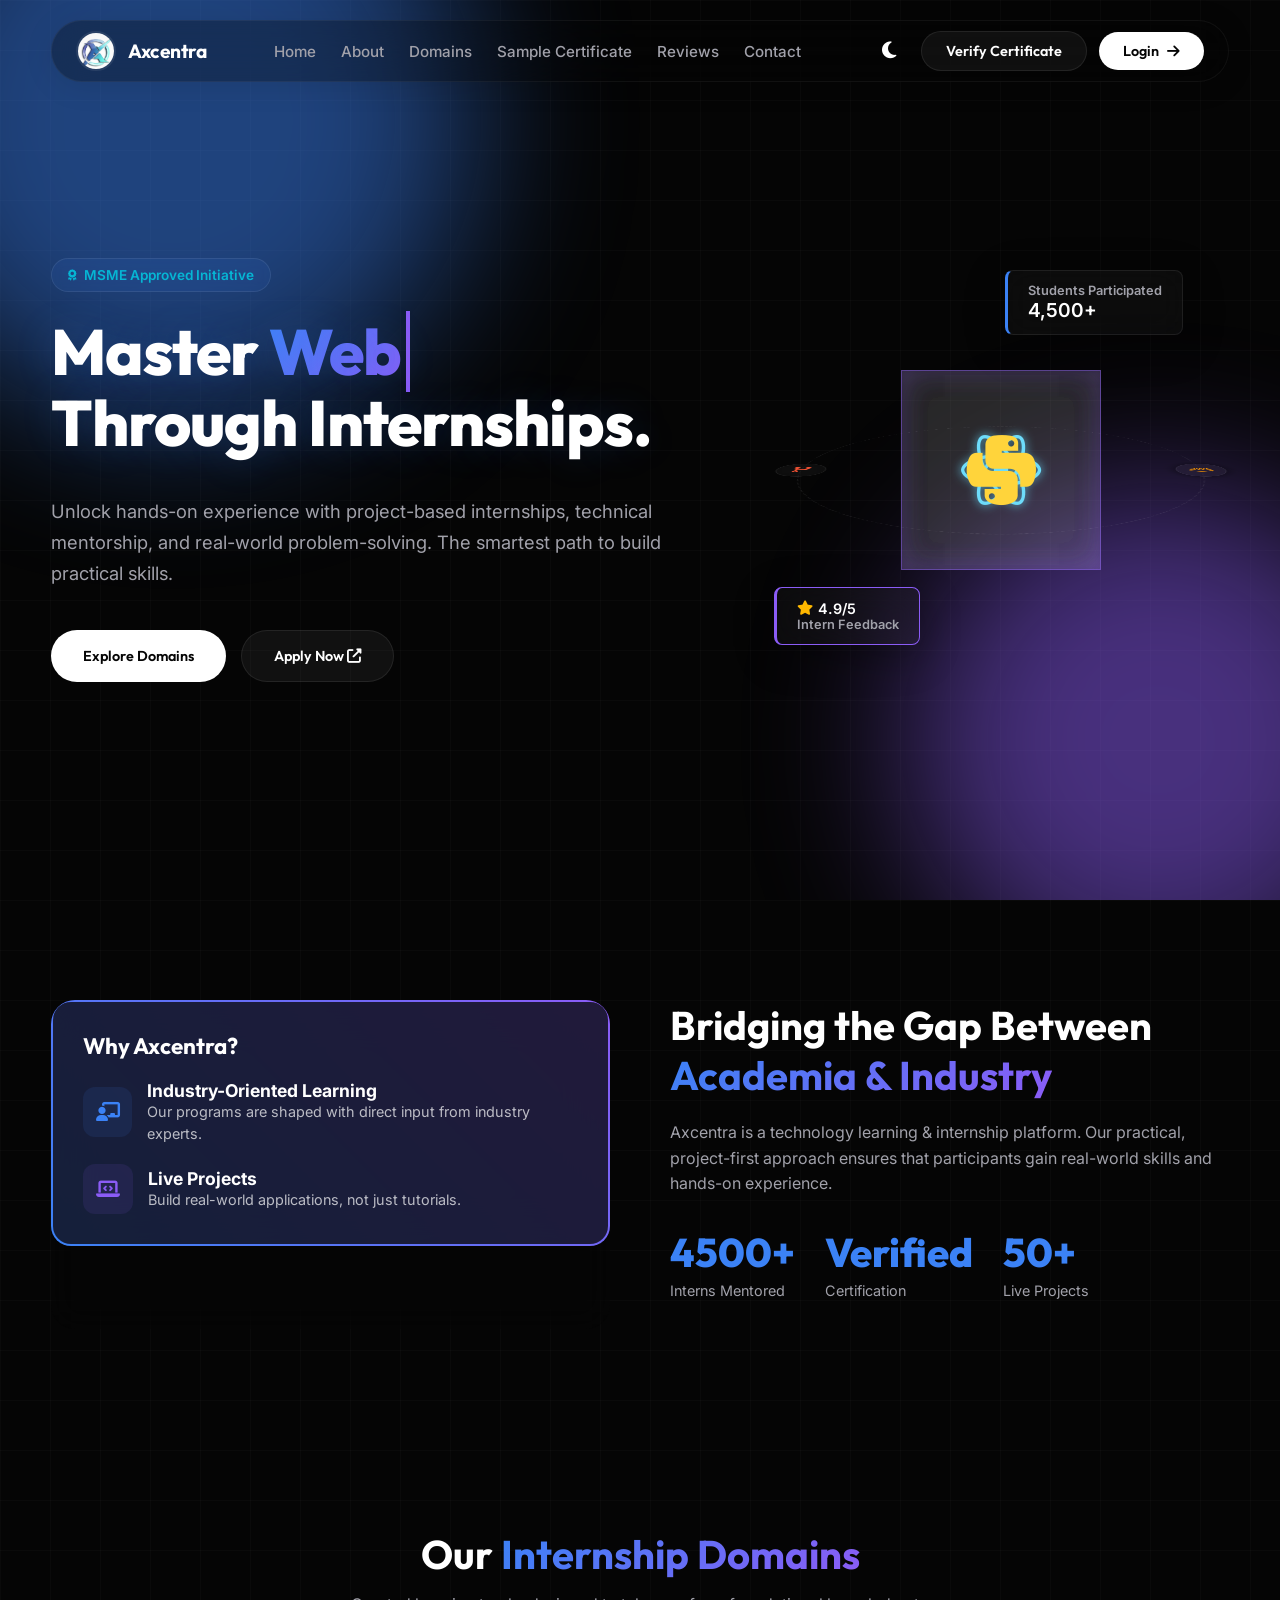
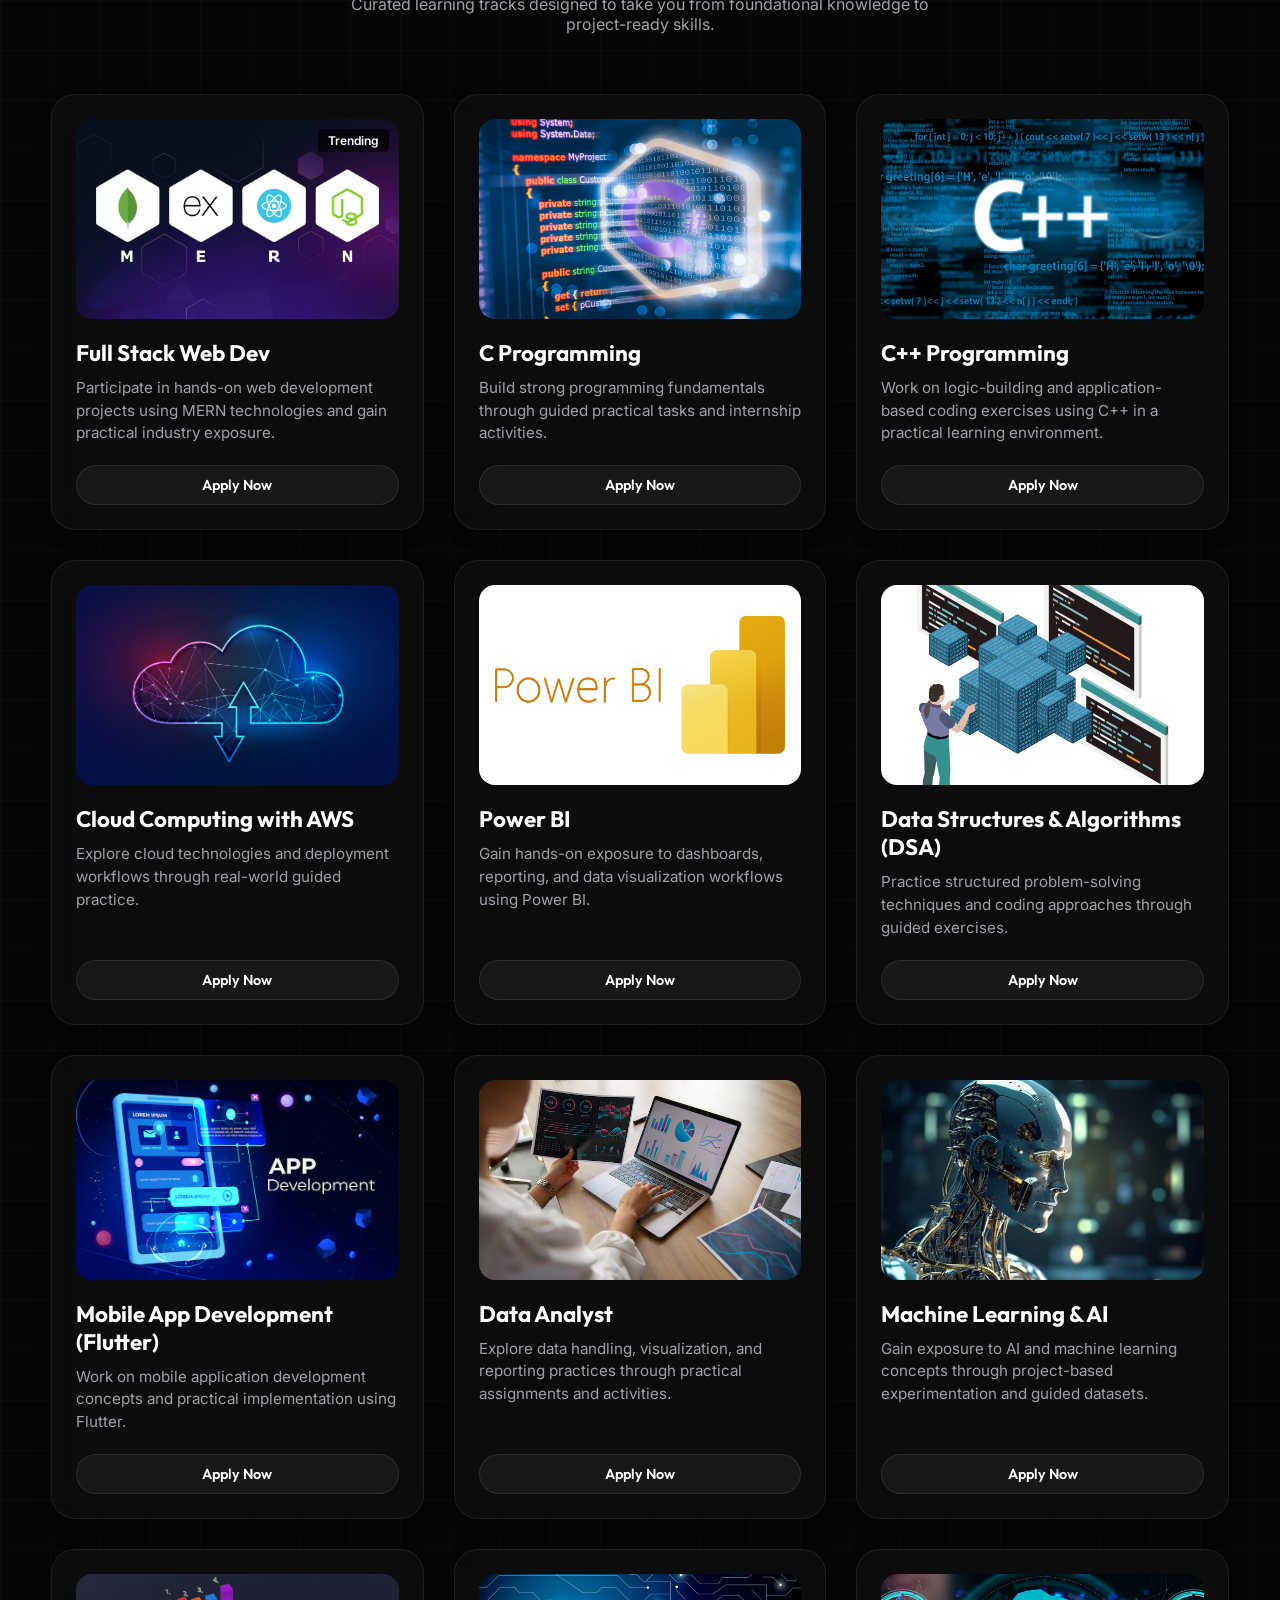
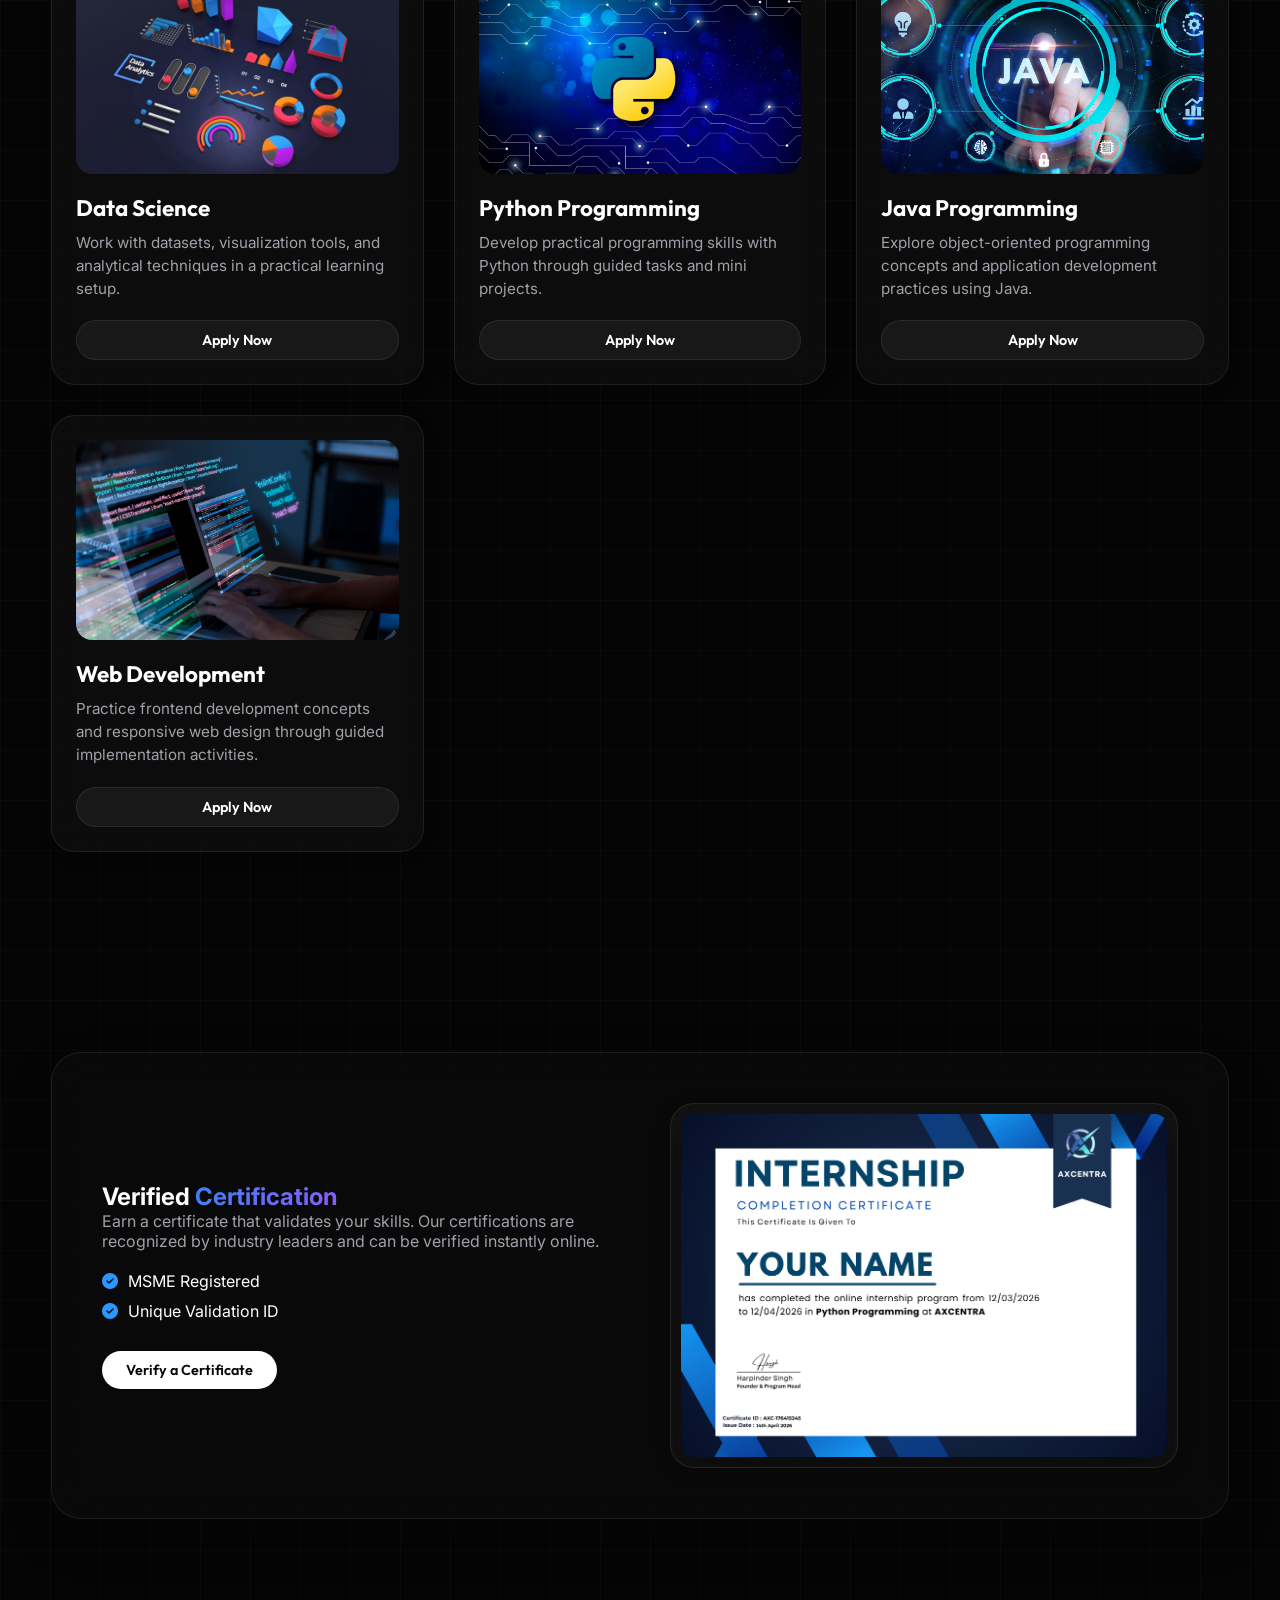
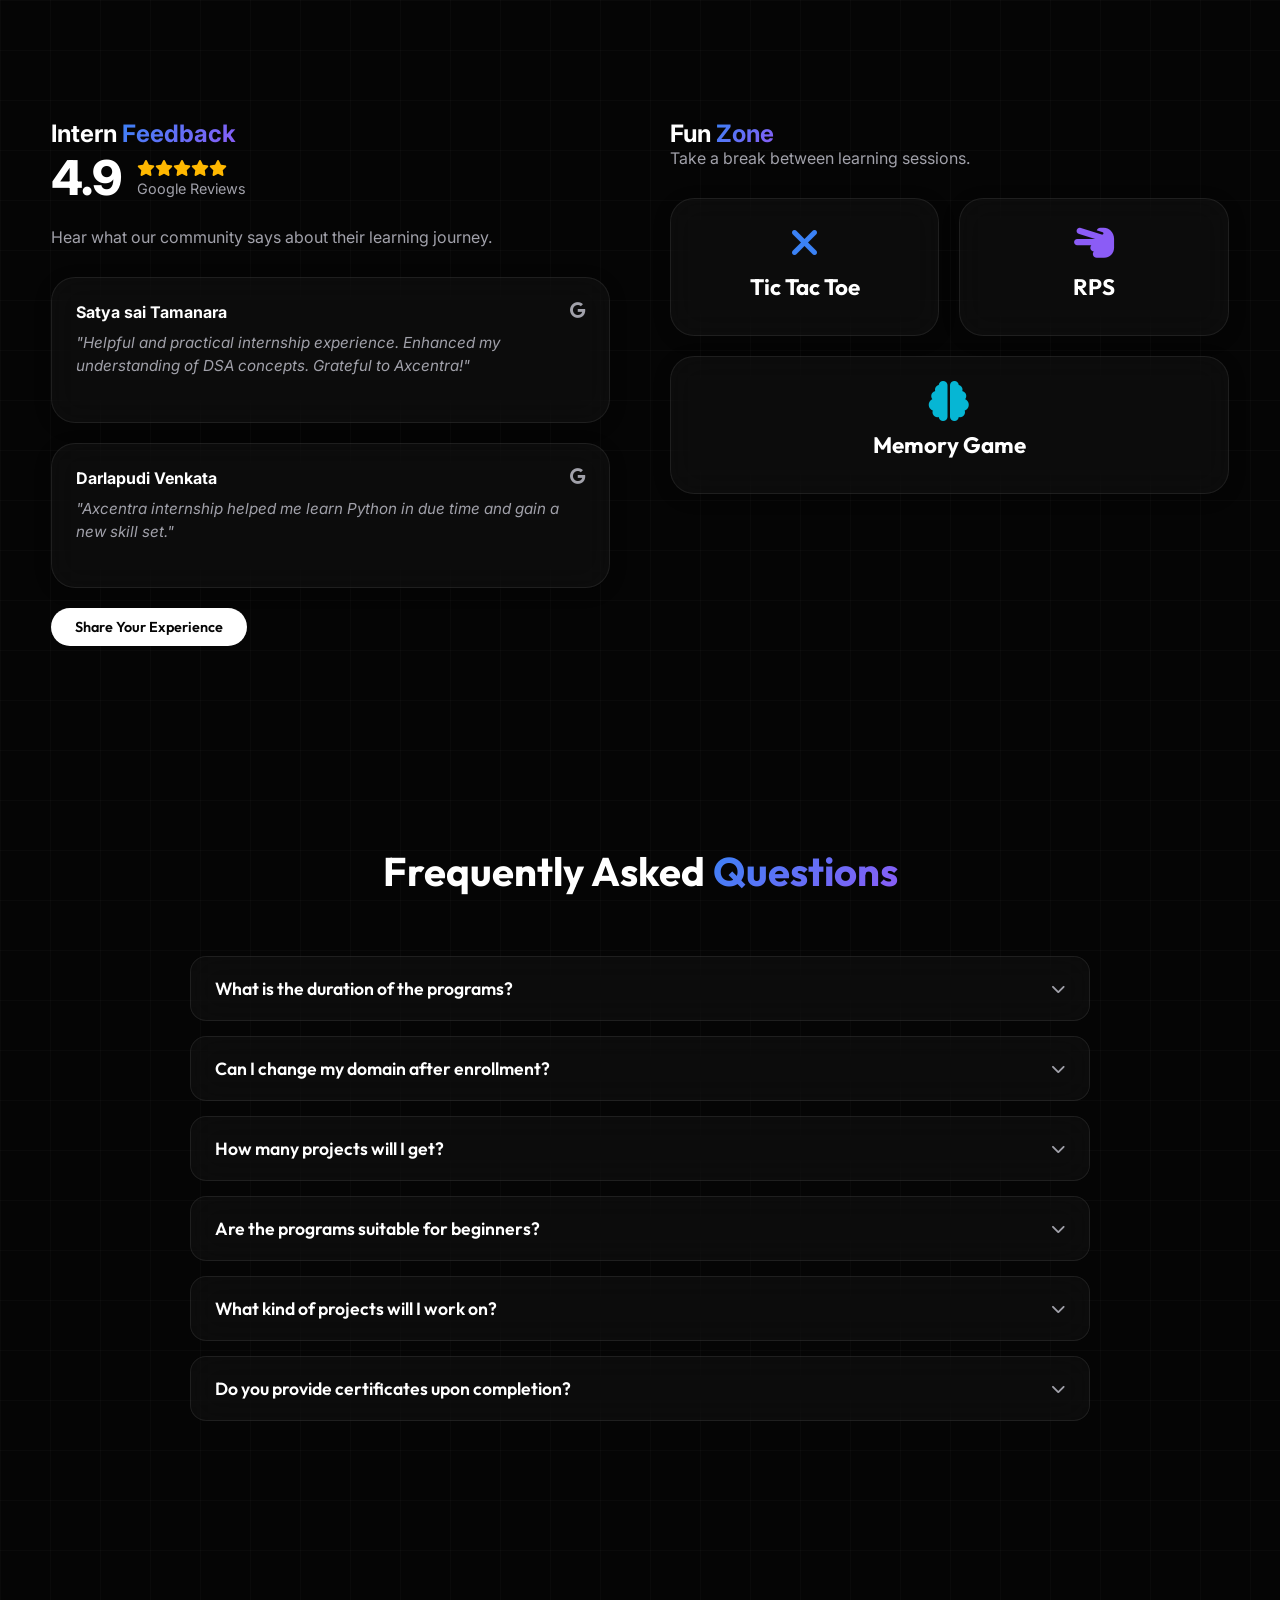
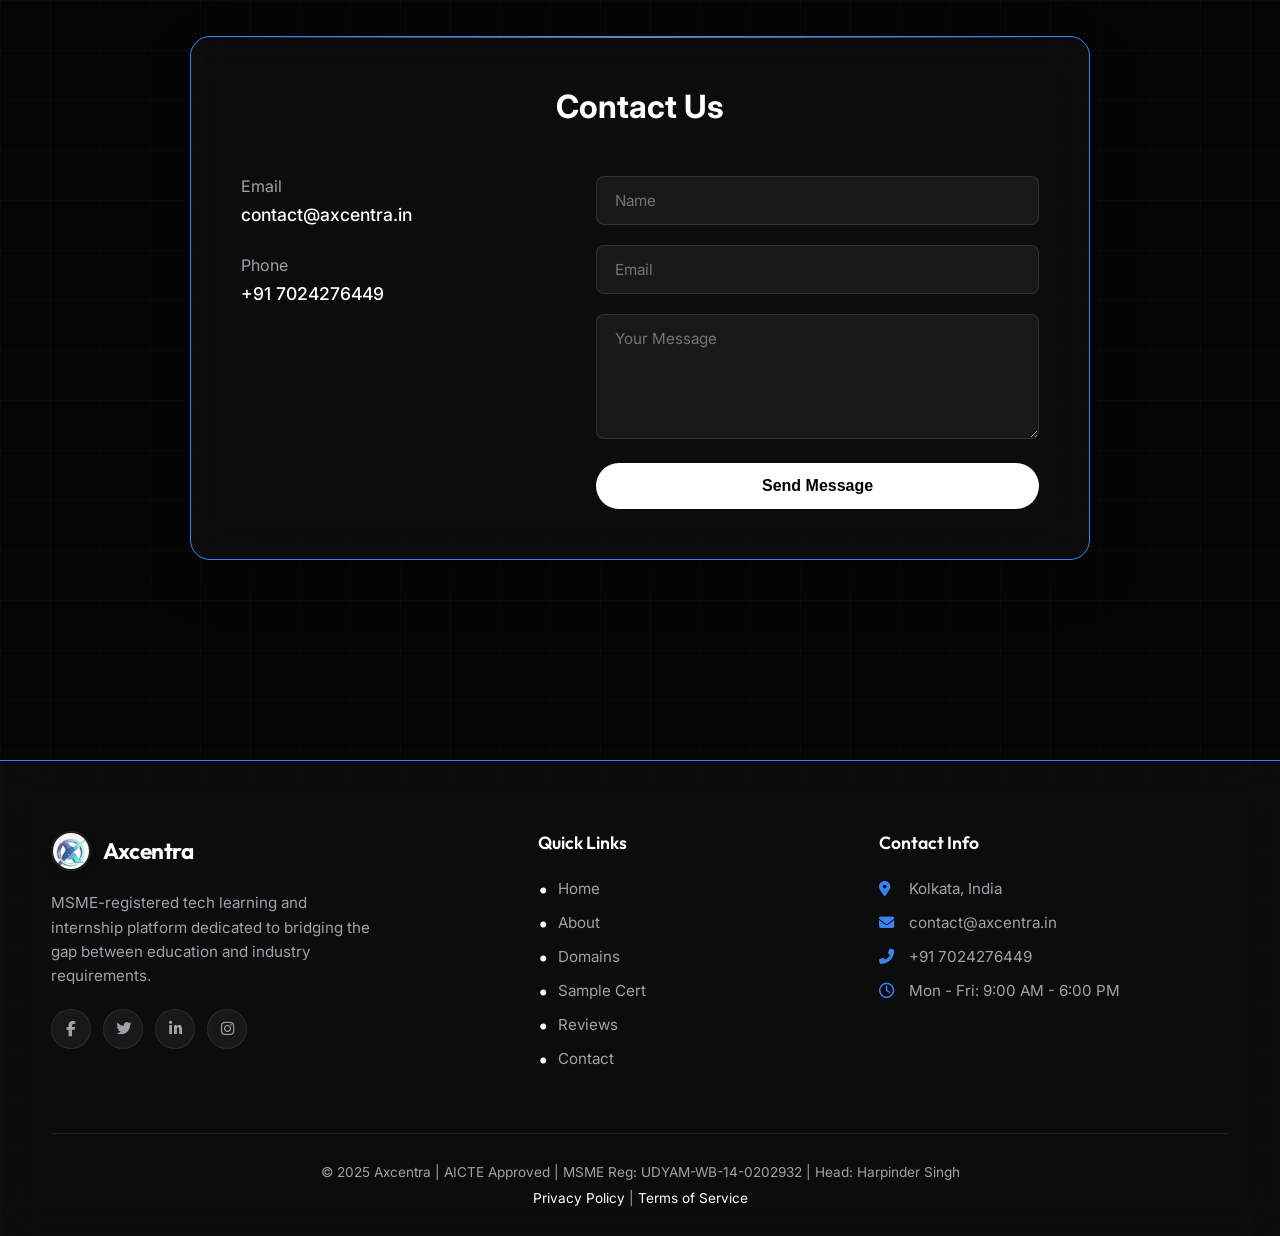
==== commit ec1526a5: "Update index.html" ====
--- a/index.html
+++ b/index.html
@@ -920,7 +920,7 @@
                         <button class="btn-ios" onclick="document.querySelector('#verifyBtn').click()">Verify a Certificate</button>
                     </div>
                     <div class="tilt-card" style="padding:10px;">
-                        <img src="cert.png" alt="Certificate Sample" style="width:100%; border-radius:12px; box-shadow: 0 10px 30px rgba(0,0,0,0.5);">
+                        <img src="crt.png" alt="Certificate Sample" style="width:100%; border-radius:12px; box-shadow: 0 10px 30px rgba(0,0,0,0.5);">
                     </div>
                 </div>
             </div>
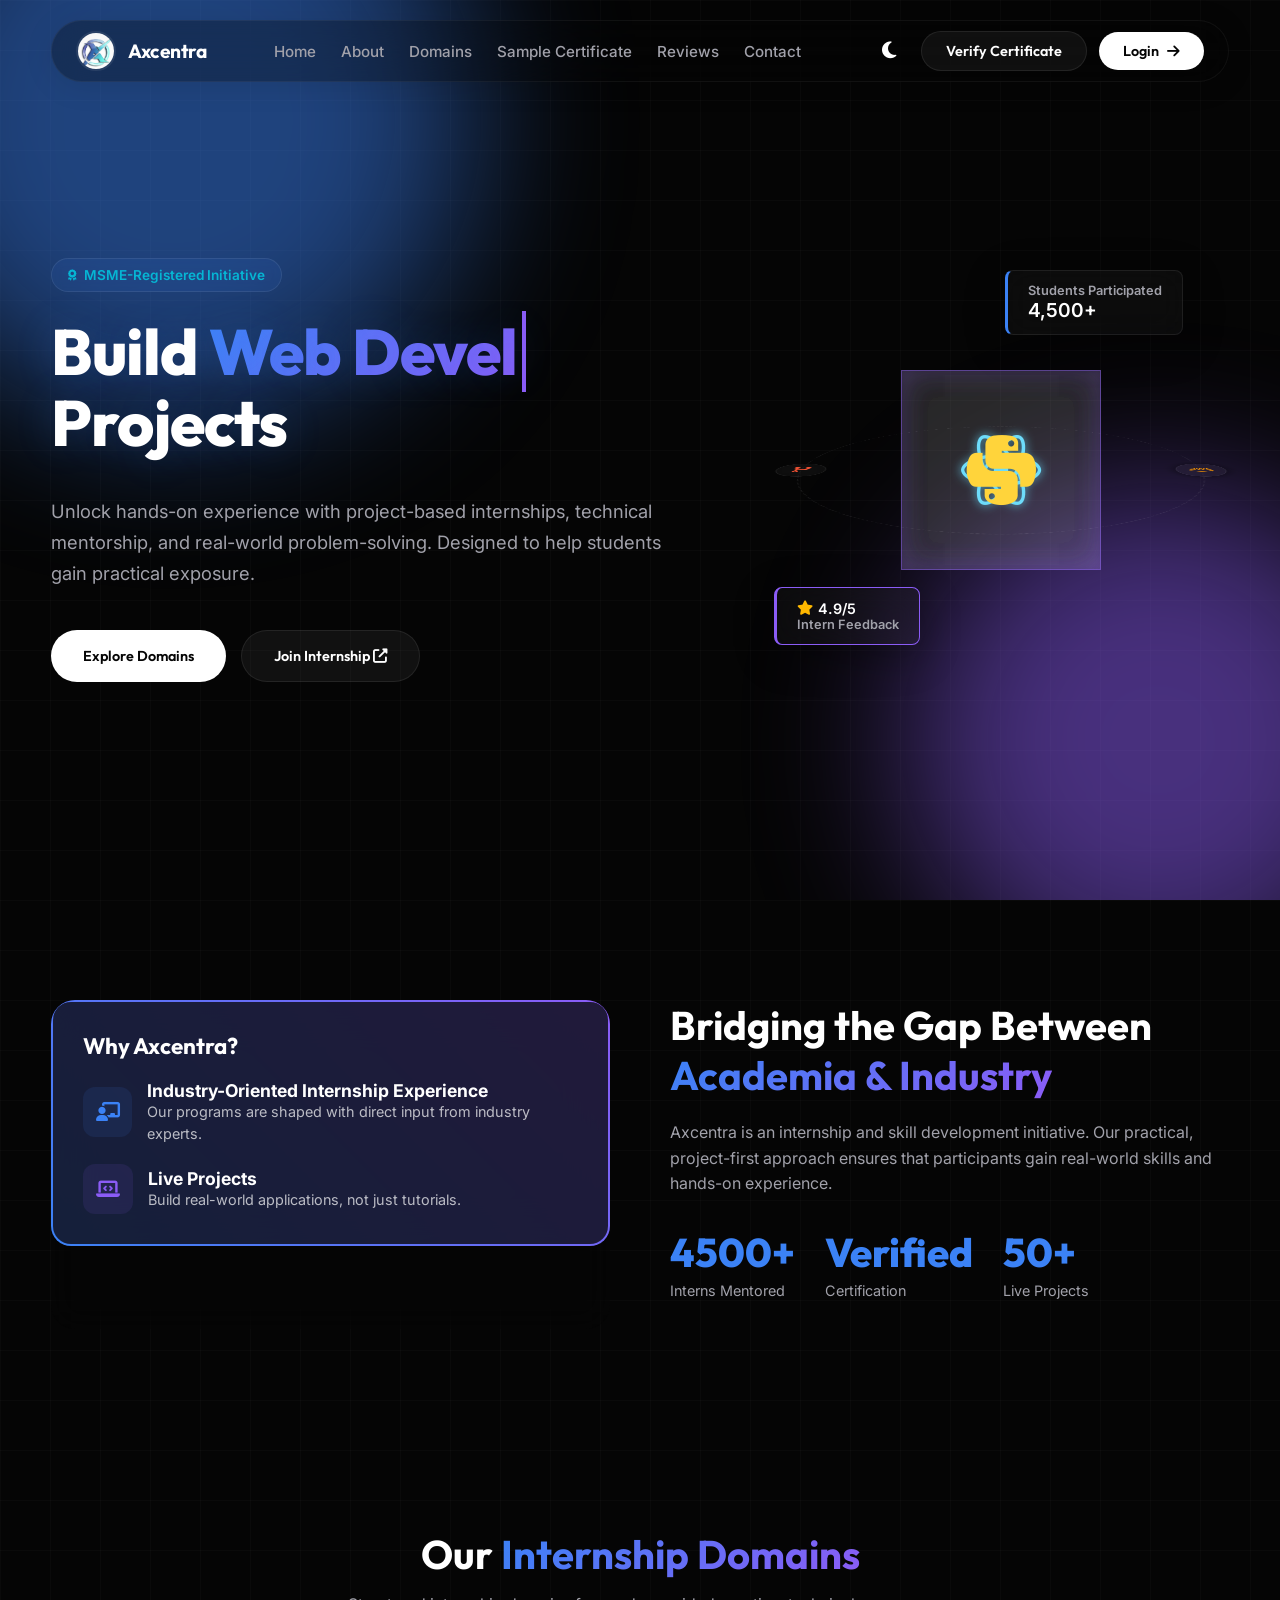
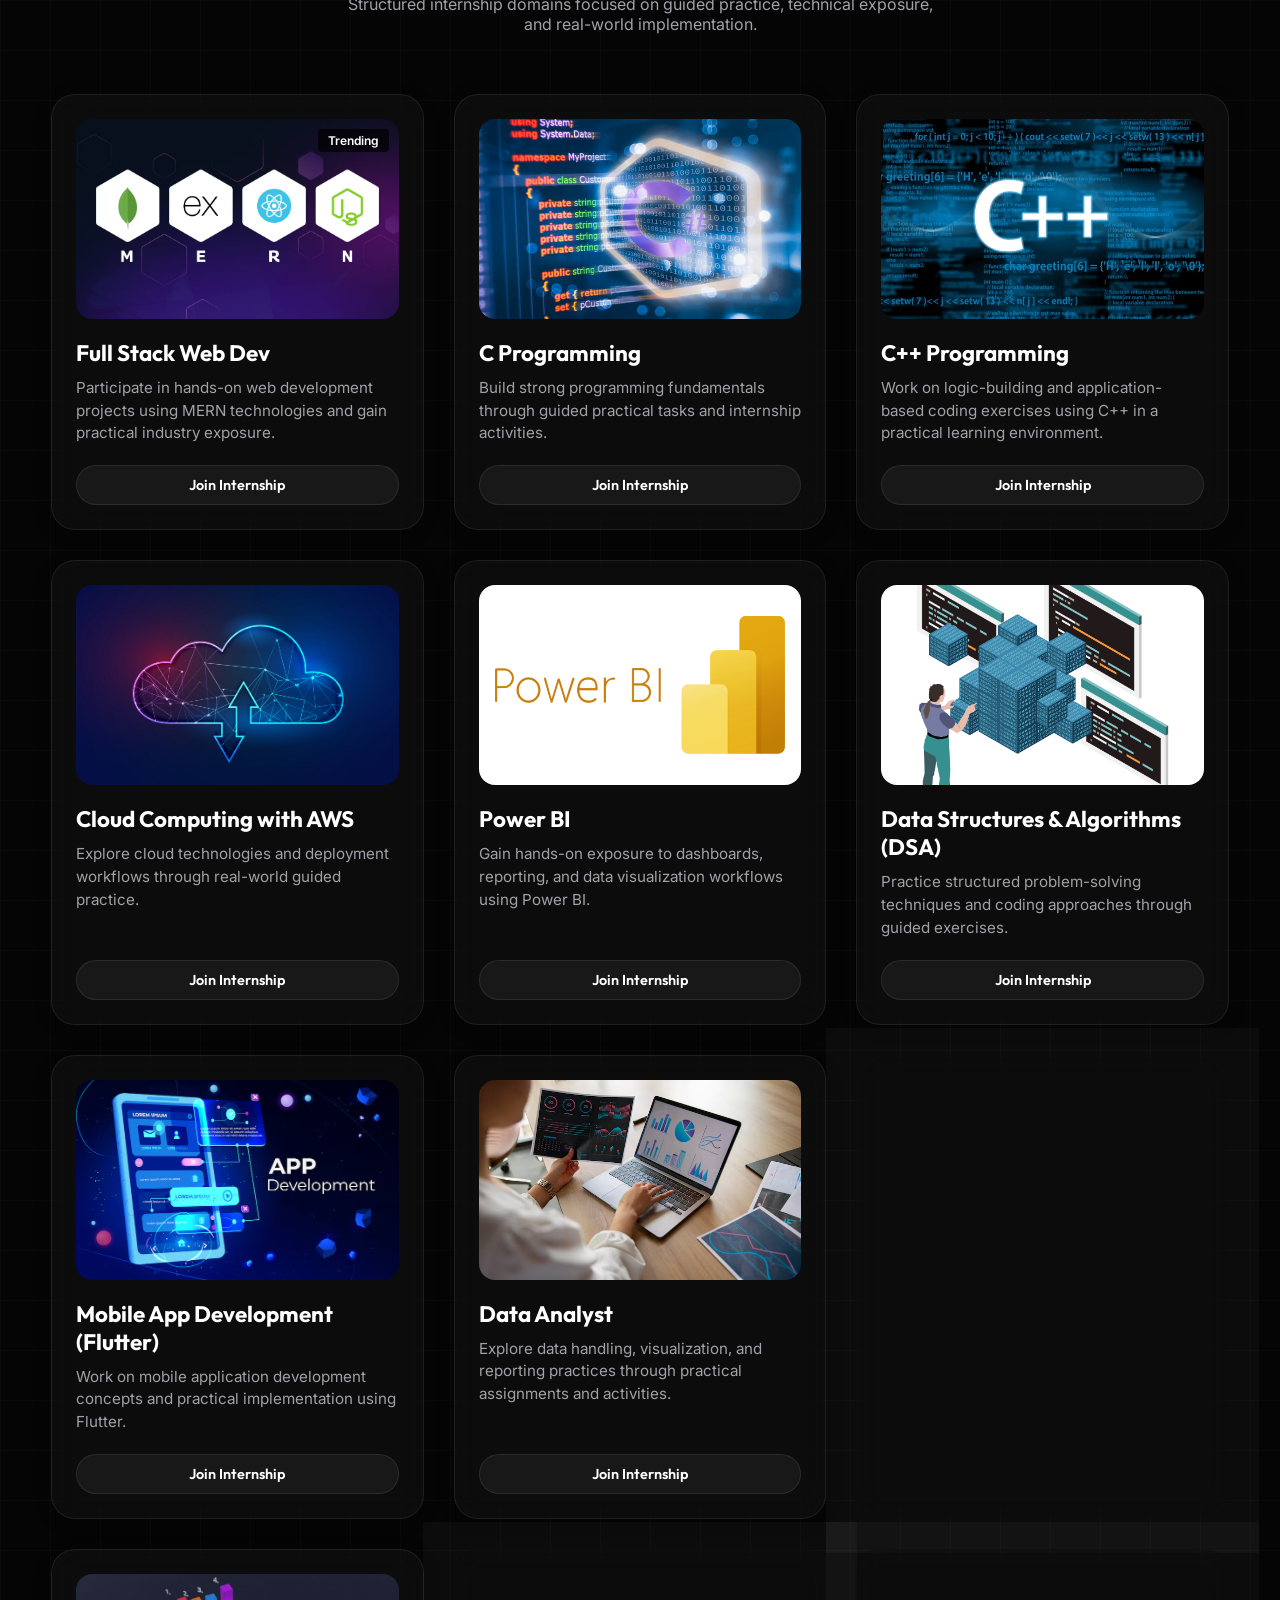
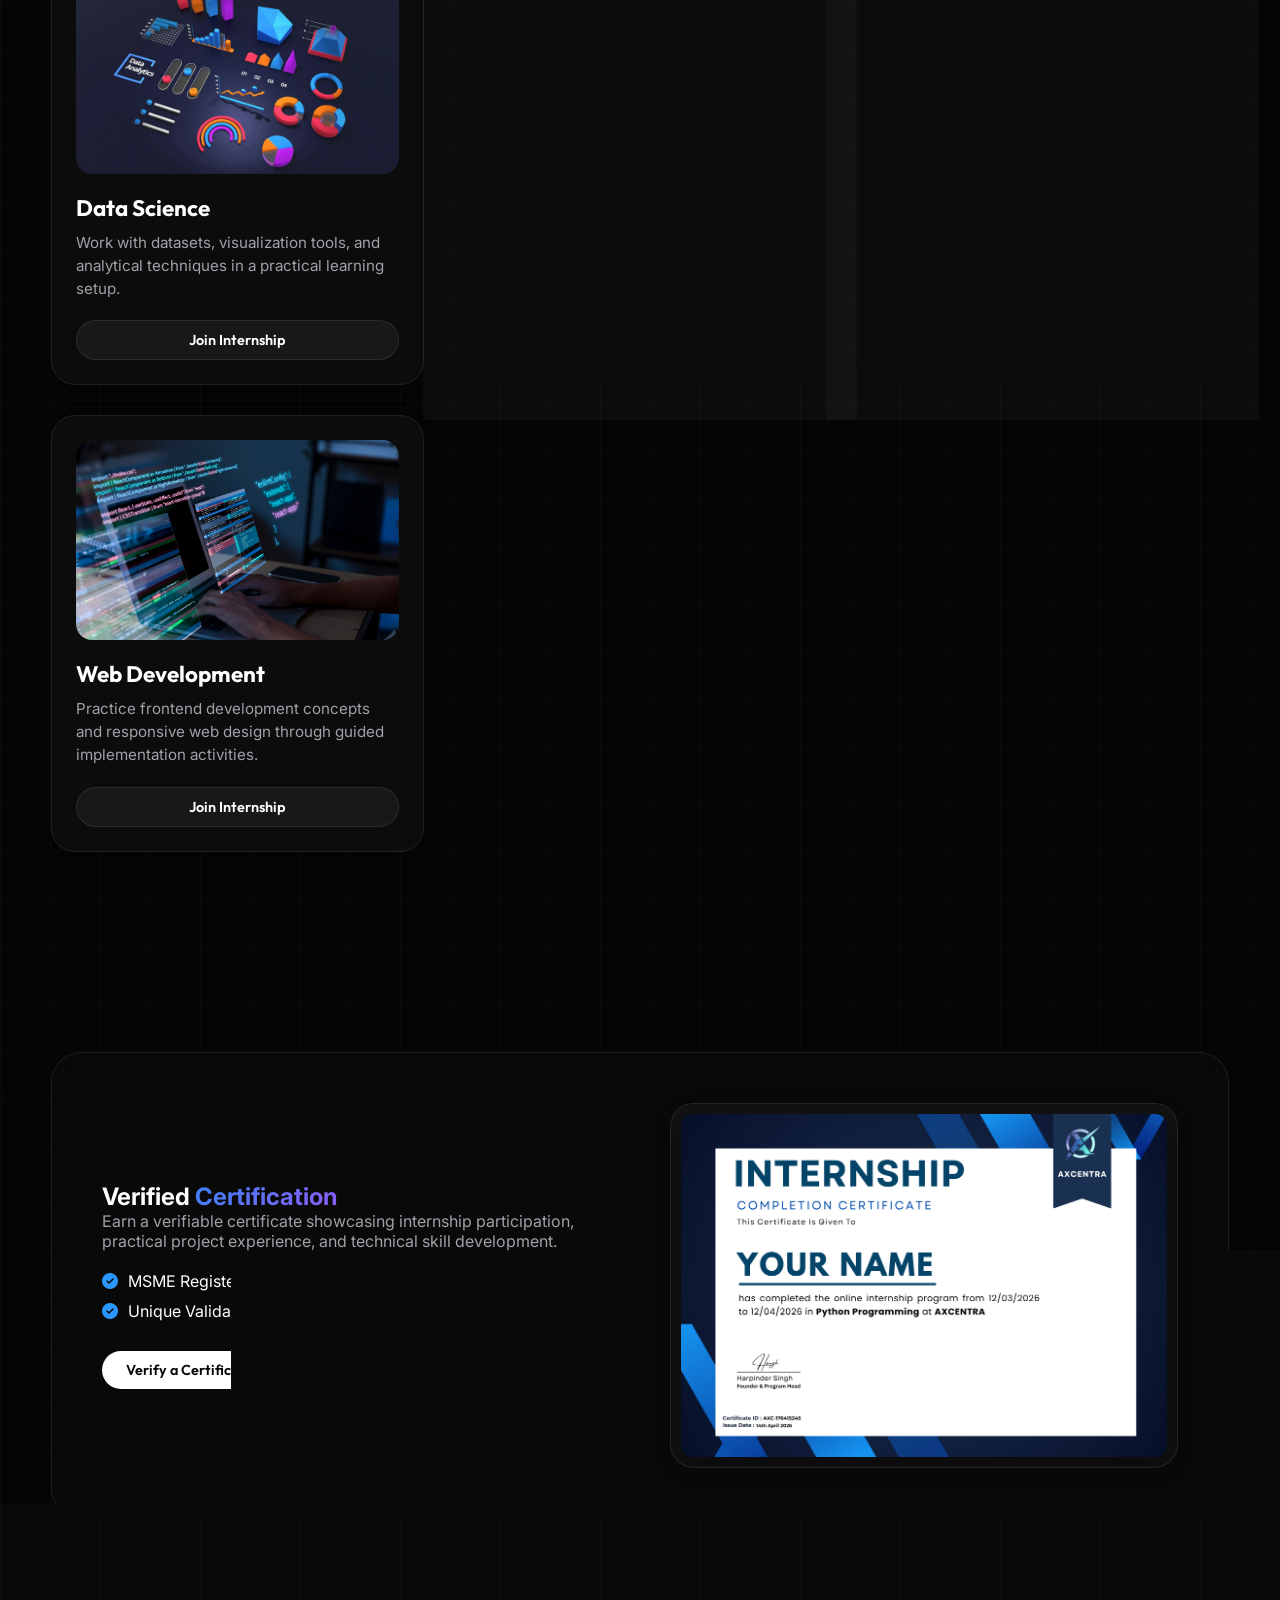
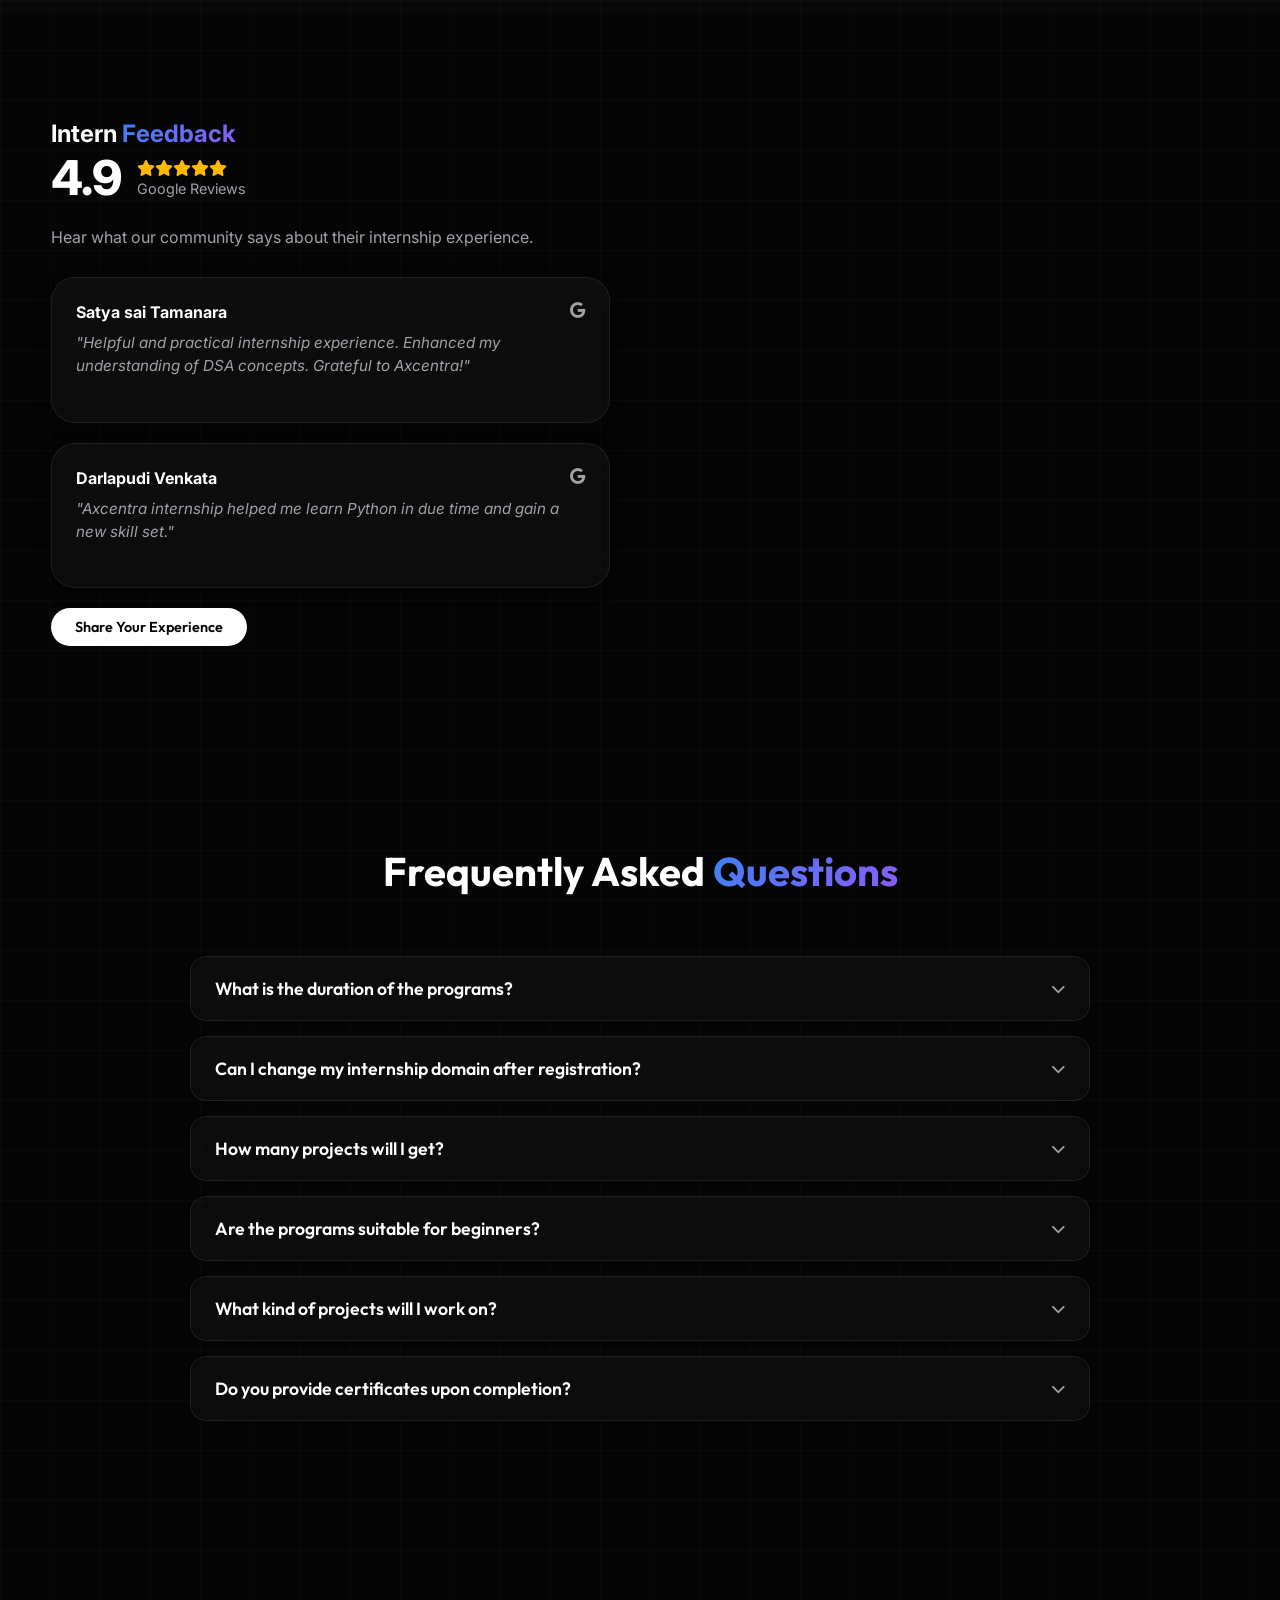
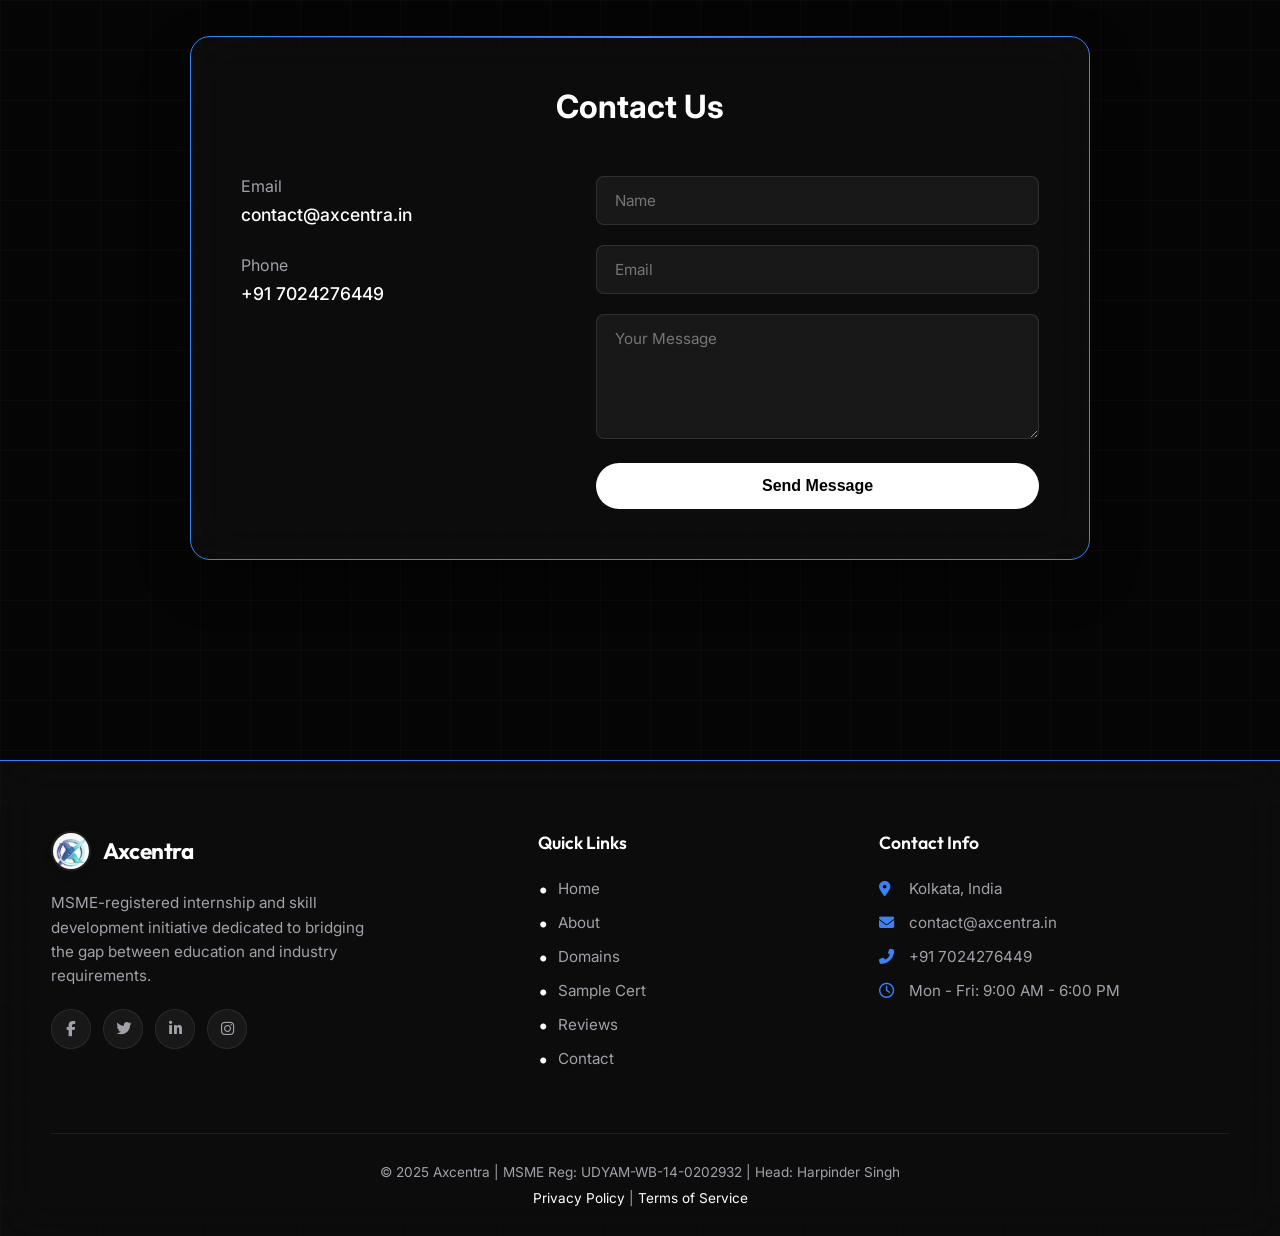
==== commit a37f292a: "Update index.html" ====
--- a/index.html
+++ b/index.html
@@ -336,12 +336,12 @@
             box-shadow: 0 20px 40px -10px rgba(0,0,0,0.6), 0 0 20px rgba(59, 130, 246, 0.2);
         }
         
-        .course-img {
+        .Domain-img {
             height: 200px; border-radius: 16px; overflow: hidden; margin-bottom: 20px;
             position: relative;
         }
-        .course-img img { width: 100%; height: 100%; object-fit: cover; transition: 0.5s; }
-        .tilt-card:hover .course-img img { transform: scale(1.05); }
+        .Domain-img img { width: 100%; height: 100%; object-fit: cover; transition: 0.5s; }
+        .tilt-card:hover .Domain-img img { transform: scale(1.05); }
         
         .tag {
             position: absolute; top: 10px; right: 10px;
@@ -636,7 +636,7 @@
                 <nav class="nav-links">
                     <a href="#home">Home</a>
                     <a href="#about">About</a>
-                    <a href="#courses">Domains</a>
+                    <a href="#Domains">Domains</a>
                     <a href="#certificate">Sample Certificate</a>
                     <a href="#reviews">Reviews</a>
                     <a href="#contact">Contact</a>
@@ -658,7 +658,7 @@
         
         <a href="#home" class="mobile-link">Home</a>
         <a href="#about" class="mobile-link">About Us</a>
-        <a href="#courses" class="mobile-link">Explore Domains</a>
+        <a href="#Domains" class="mobile-link">Explore Domains</a>
         <a href="#certificate" class="mobile-link">Sample Certificate</a>
         <a href="#reviews" class="mobile-link">Interns Feedback</a>
         <a href="#contact" class="mobile-link">Contact</a>
@@ -684,13 +684,13 @@
         <section id="home" class="hero wrap">
             <div class="hero-grid">
                 <div class="hero-content">
-                    <div class="hero-badge"><i class="fas fa-award"></i> MSME Approved Initiative</div>
-                    <h1>Master <span class="hero-gradient-text type-wrap"><span class="typewriter" id="typingText"></span></span><br>Through Internships.</h1>
-                    <p>Unlock hands-on experience with project-based internships, technical mentorship, and real-world problem-solving. The smartest path to build practical skills.</p>
+                    <div class="hero-badge"><i class="fas fa-award"></i> MSME-Registered Initiative</div>
+                    <h1>Build <span class="hero-gradient-text type-wrap"><span class="typewriter" id="typingText"></span></span><br> Projects</h1>
+                    <p>Unlock hands-on experience with project-based internships, technical mentorship, and real-world problem-solving. Designed to help students gain practical exposure.</p>
                     
                     <div class="hero-btns">
-                        <button class="btn-ios" style="padding:16px 32px;" onclick="document.querySelector('#courses').scrollIntoView()">Explore Domains</button>
-                        <a href="https://forms.gle/3VzjHGNCtsCpx6RU9" target="_blank" class="btn-glass-nav" style="padding:16px 32px;">Apply Now <i class="fas fa-external-link-alt"></i></a>
+                        <button class="btn-ios" style="padding:16px 32px;" onclick="document.querySelector('#Domains').scrollIntoView()">Explore Domains</button>
+                        <a href="https://forms.gle/3VzjHGNCtsCpx6RU9" target="_blank" class="btn-glass-nav" style="padding:16px 32px;">Join Internship <i class="fas fa-external-link-alt"></i></a>
                     </div>
                 </div>
 
@@ -735,7 +735,7 @@
                                 <div style="display:flex; gap:15px; align-items:center;">
                                     <div style="width:50px; height:50px; background:rgba(59,130,246,0.1); border-radius:12px; display:flex; align-items:center; justify-content:center; color:var(--accent-blue); font-size:1.2rem;"><i class="fas fa-chalkboard-teacher"></i></div>
                                     <div>
-                                        <h4 style="font-size:1.1rem; color:#fff; margin:0;">Industry-Oriented Learning</h4>
+                                        <h4 style="font-size:1.1rem; color:#fff; margin:0;">Industry-Oriented Internship Experience</h4>
                                         <p style="font-size:0.9rem; color:rgba(255,255,255,0.7); margin:0;">Our programs are shaped with direct input from industry experts.</p>
                                     </div>
                                 </div>
@@ -752,7 +752,7 @@
                 </div>
                 <div>
                     <h2 style="font-family: var(--font-head); font-size: 2.5rem; margin-bottom: 20px;">Bridging the Gap Between <span class="hero-gradient-text">Academia & Industry</span></h2>
-                    <p style="color:var(--text-muted); line-height: 1.6; margin-bottom: 30px;">Axcentra is a technology learning & internship platform. Our practical, project-first approach ensures that participants gain real-world skills and hands-on experience.</p>
+                    <p style="color:var(--text-muted); line-height: 1.6; margin-bottom: 30px;">Axcentra is an internship and skill development initiative. Our practical, project-first approach ensures that participants gain real-world skills and hands-on experience.</p>
                     
                     <div class="stats-row">
                         <div class="stat">
@@ -773,135 +773,135 @@
             </div>
         </section>
 
-        <section id="courses" class="wrap">
+        <section id="Domains" class="wrap">
             <div class="section-header">
                 <h2>Our <span class="hero-gradient-text">Internship Domains</span></h2>
-                <p>Curated learning tracks designed to take you from foundational knowledge to project-ready skills.</p>
+                <p>Structured internship domains focused on guided practice, technical exposure, and real-world implementation.</p>
             </div>
             
             <div class="bento-grid">
                 <div class="tilt-card">
-                    <div class="course-img">
+                    <div class="Domain-img">
                         <img src="images/full-stack.jpg" onerror="this.src='https://placehold.co/600x400/111/2997ff?text=Full+Stack'" alt="MERN">
                         <div class="tag">Trending</div>
                     </div>
                     <h3>Full Stack Web Dev</h3>
                     <p>Participate in hands-on web development projects using MERN technologies and gain practical industry exposure.</p>
-                    <a href="https://forms.gle/3VzjHGNCtsCpx6RU9" target="_blank" class="btn-glass-nav" style="text-align:center;">Apply Now</a>
+                    <a href="https://forms.gle/3VzjHGNCtsCpx6RU9" target="_blank" class="btn-glass-nav" style="text-align:center;">Join Internship</a>
                 </div>
 
 
                 <div class="tilt-card">
-                    <div class="course-img">
+                    <div class="Domain-img">
                         <img src="images/c-programming.jpg" onerror="this.src='https://placehold.co/600x400/111/f89820?text=C'" alt="C">
                     </div>
                     <h3>C Programming</h3>
                     <p>Build strong programming fundamentals through guided practical tasks and internship activities.</p>
-                    <a href="https://forms.gle/3VzjHGNCtsCpx6RU9" target="_blank" class="btn-glass-nav" style="text-align:center;">Apply Now</a>
+                    <a href="https://forms.gle/3VzjHGNCtsCpx6RU9" target="_blank" class="btn-glass-nav" style="text-align:center;">Join Internship</a>
                 </div>
 
                 <div class="tilt-card">
-                    <div class="course-img">
+                    <div class="Domain-img">
                         <img src="images/cpp-programming.jpg" onerror="this.src='https://placehold.co/600x400/111/f89820?text=C++'" alt="C++">
                     </div>
                     <h3>C++ Programming</h3>
                     <p>Work on logic-building and application-based coding exercises using C++ in a practical learning environment.</p>
-                    <a href="https://forms.gle/3VzjHGNCtsCpx6RU9" target="_blank" class="btn-glass-nav" style="text-align:center;">Apply Now</a>
+                    <a href="https://forms.gle/3VzjHGNCtsCpx6RU9" target="_blank" class="btn-glass-nav" style="text-align:center;">Join Internship</a>
                 </div>
 
                 <div class="tilt-card">
-                    <div class="course-img">
+                    <div class="Domain-img">
                         <img src="images/cloud-computing.jpg" onerror="this.src='https://placehold.co/600x400/111/f89820?text=AWS'" alt="AWS">
                     </div>
                     <h3>Cloud Computing with AWS</h3>
                     <p>Explore cloud technologies and deployment workflows through real-world guided practice.</p>
-                    <a href="https://forms.gle/3VzjHGNCtsCpx6RU9" target="_blank" class="btn-glass-nav" style="text-align:center;">Apply Now</a>
+                    <a href="https://forms.gle/3VzjHGNCtsCpx6RU9" target="_blank" class="btn-glass-nav" style="text-align:center;">Join Internship</a>
                 </div>
 
                 <div class="tilt-card">
-                    <div class="course-img">
+                    <div class="Domain-img">
                         <img src="images/BI.png" onerror="this.src='https://placehold.co/600x400/111/f89820?text=PowerBI'" alt="PowerBI">
                     </div>
                     <h3>Power BI</h3>
                     <p>Gain hands-on exposure to dashboards, reporting, and data visualization workflows using Power BI.</p>
-                    <a href="https://forms.gle/3VzjHGNCtsCpx6RU9" target="_blank" class="btn-glass-nav" style="text-align:center;">Apply Now</a>
+                    <a href="https://forms.gle/3VzjHGNCtsCpx6RU9" target="_blank" class="btn-glass-nav" style="text-align:center;">Join Internship</a>
                 </div>
 
 
                 <div class="tilt-card">
-                    <div class="course-img">
+                    <div class="Domain-img">
                         <img src="images/dsa.jpg" onerror="this.src='https://placehold.co/600x400/111/f89820?text=DSA'" alt="DSA">
                     </div>
                     <h3>Data Structures & Algorithms (DSA)</h3>
                     <p>Practice structured problem-solving techniques and coding approaches through guided exercises.</p>
-                    <a href="https://forms.gle/3VzjHGNCtsCpx6RU9" target="_blank" class="btn-glass-nav" style="text-align:center;">Apply Now</a>
+                    <a href="https://forms.gle/3VzjHGNCtsCpx6RU9" target="_blank" class="btn-glass-nav" style="text-align:center;">Join Internship</a>
                 </div>
 
 
                 <div class="tilt-card">
-                    <div class="course-img">
+                    <div class="Domain-img">
                         <img src="images/flutter.jpg" onerror="this.src='https://placehold.co/600x400/111/f89820?text=Flutter'" alt="Flutter">
                     </div>
                     <h3>Mobile App Development (Flutter)</h3>
                     <p>Work on mobile application development concepts and practical implementation using Flutter.</p>
-                    <a href="https://forms.gle/3VzjHGNCtsCpx6RU9" target="_blank" class="btn-glass-nav" style="text-align:center;">Apply Now</a>
+                    <a href="https://forms.gle/3VzjHGNCtsCpx6RU9" target="_blank" class="btn-glass-nav" style="text-align:center;">Join Internship</a>
                 </div>
 
                 
                 <div class="tilt-card">
-                    <div class="course-img">
+                    <div class="Domain-img">
                         <img src="images/data-analyst.jpg" onerror="this.src='https://placehold.co/600x400/111/f89820?text=Data+Analyst'" alt="Data Analyst">
                     </div>
                     <h3>Data Analyst</h3>
                     <p>Explore data handling, visualization, and reporting practices through practical assignments and activities.</p>
-                    <a href="https://forms.gle/3VzjHGNCtsCpx6RU9" target="_blank" class="btn-glass-nav" style="text-align:center;">Apply Now</a>
+                    <a href="https://forms.gle/3VzjHGNCtsCpx6RU9" target="_blank" class="btn-glass-nav" style="text-align:center;">Join Internship</a>
                 </div>
 
 
                 <div class="tilt-card">
-                    <div class="course-img">
+                    <div class="Domain-img">
                         <img src="images/machine-learning.jpg" onerror="this.src='https://placehold.co/600x400/111/bf5af2?text=AI+&+ML'" alt="AI">
                     </div>
                     <h3>Machine Learning & AI</h3>
                     <p>Gain exposure to AI and machine learning concepts through project-based experimentation and guided datasets.</p>
-                    <a href="https://forms.gle/3VzjHGNCtsCpx6RU9" target="_blank" class="btn-glass-nav" style="text-align:center;">Apply Now</a>
+                    <a href="https://forms.gle/3VzjHGNCtsCpx6RU9" target="_blank" class="btn-glass-nav" style="text-align:center;">Join Internship</a>
                 </div>
 
                 <div class="tilt-card">
-                    <div class="course-img">
+                    <div class="Domain-img">
                         <img src="images/data-science.jpg" onerror="this.src='https://placehold.co/600x400/111/ff2d55?text=Data+Science'" alt="Data">
                     </div>
                     <h3>Data Science</h3>
                     <p>Work with datasets, visualization tools, and analytical techniques in a practical learning setup.</p>
-                    <a href="https://forms.gle/3VzjHGNCtsCpx6RU9" target="_blank" class="btn-glass-nav" style="text-align:center;">Apply Now</a>
+                    <a href="https://forms.gle/3VzjHGNCtsCpx6RU9" target="_blank" class="btn-glass-nav" style="text-align:center;">Join Internship</a>
                 </div>
 
                 <div class="tilt-card">
-                    <div class="course-img">
+                    <div class="Domain-img">
                         <img src="images/python-programming.jpg" onerror="this.src='https://placehold.co/600x400/111/FFB800?text=Python'" alt="Python">
                     </div>
                     <h3>Python Programming</h3>
                     <p>Develop practical programming skills with Python through guided tasks and mini projects.</p>
-                    <a href="https://forms.gle/3VzjHGNCtsCpx6RU9" target="_blank" class="btn-glass-nav" style="text-align:center;">Apply Now</a>
+                    <a href="https://forms.gle/3VzjHGNCtsCpx6RU9" target="_blank" class="btn-glass-nav" style="text-align:center;">Join Internship</a>
                 </div>
 
                 <div class="tilt-card">
-                    <div class="course-img">
+                    <div class="Domain-img">
                         <img src="images/java-programming.jpg" onerror="this.src='https://placehold.co/600x400/111/f89820?text=Java'" alt="Java">
                     </div>
                     <h3>Java Programming</h3>
                     <p>Explore object-oriented programming concepts and application development practices using Java.</p>
-                    <a href="https://forms.gle/3VzjHGNCtsCpx6RU9" target="_blank" class="btn-glass-nav" style="text-align:center;">Apply Now</a>
+                    <a href="https://forms.gle/3VzjHGNCtsCpx6RU9" target="_blank" class="btn-glass-nav" style="text-align:center;">Join Internship</a>
                 </div>
 
                 
                 <div class="tilt-card">
-                    <div class="course-img">
+                    <div class="Domain-img">
                         <img src="images/web-development.jpg" onerror="this.src='https://placehold.co/600x400/111/E34F26?text=Web+Dev'" alt="Web">
                     </div>
                     <h3>Web Development</h3>
                     <p>Practice frontend development concepts and responsive web design through guided implementation activities.</p>
-                    <a href="https://forms.gle/3VzjHGNCtsCpx6RU9" target="_blank" class="btn-glass-nav" style="text-align:center;">Apply Now</a>
+                    <a href="https://forms.gle/3VzjHGNCtsCpx6RU9" target="_blank" class="btn-glass-nav" style="text-align:center;">Join Internship</a>
                 </div>
             </div>
         </section>
@@ -911,7 +911,7 @@
                 <div class="about-grid">
                     <div>
                         <h2>Verified <span class="hero-gradient-text">Certification</span></h2>
-                        <p style="color:var(--text-muted); margin-bottom:20px;">Earn a certificate that validates your skills. Our certifications are recognized by industry leaders and can be verified instantly online.</p>
+                        <p style="color:var(--text-muted); margin-bottom:20px;">Earn a verifiable certificate showcasing internship participation, practical project experience, and technical skill development.</p>
                         <ul style="list-style:none; padding:0; margin-bottom:30px;">
  
                             <li style="margin-bottom:10px; display:flex; gap:10px; align-items:center;"><i class="fas fa-check-circle" style="color:#2997ff"></i> MSME Registered</li>
@@ -937,7 +937,7 @@
                             <span style="font-size:0.9rem; color:var(--text-muted);">Google Reviews</span>
                         </div>
                     </div>
-                    <p style="color:var(--text-muted); margin-bottom:30px;">Hear what our community says about their learning journey.</p>
+                    <p style="color:var(--text-muted); margin-bottom:30px;">Hear what our community says about their internship experience.</p>
                     
                     <div class="tilt-card" style="margin-bottom:20px;">
                         <div style="display:flex; justify-content:space-between; margin-bottom:10px;">
@@ -958,22 +958,7 @@
                     </div>
                 </div>
 
-                <div id="games">
-                     <h2>Fun <span class="hero-gradient-text">Zone</span></h2>
-                     <p style="color:var(--text-muted); margin-bottom:30px;">Take a break between learning sessions.</p>
-                     <div style="display:grid; grid-template-columns: 1fr 1fr; gap:20px;">
-                        <div class="tilt-card" style="text-align:center; cursor:pointer;" onclick="openGame('ttt')">
-                            <i class="fas fa-times" style="font-size:2.5rem; margin-bottom:10px; color:var(--accent-blue);"></i>
-                            <h3>Tic Tac Toe</h3>
-                        </div>
-                        <div class="tilt-card" style="text-align:center; cursor:pointer;" onclick="openGame('rps')">
-                            <i class="fas fa-hand-scissors" style="font-size:2.5rem; margin-bottom:10px; color:var(--accent-purple);"></i>
-                            <h3>RPS</h3>
-                        </div>
-                        <div class="tilt-card" style="text-align:center; cursor:pointer; grid-column: span 2;" onclick="openGame('memory')">
-                            <i class="fas fa-brain" style="font-size:2.5rem; margin-bottom:10px; color:var(--accent-cyan);"></i>
-                            <h3>Memory Game</h3>
-                        </div>
+               
                      </div>
                 </div>
             </div>
@@ -987,17 +972,17 @@
             <div class="faq-wrapper">
                 <div class="faq-item">
                     <div class="faq-question">What is the duration of the programs? <i class="fas fa-chevron-down"></i></div>
-                    <div class="faq-answer"><p>Most programs are 8-12 weeks long, designed to be self-paced with weekly live doubt sessions to ensure flexibility and thorough learning.</p></div>
+                    <div class="faq-answer"><p>Most programs are 8-12 weeks long, designed to be weekly guidance sessions to ensure flexibility and thorough learning.</p></div>
                 </div>
                 
                 <div class="faq-item">
-                    <div class="faq-question">Can I change my domain after enrollment? <i class="fas fa-chevron-down"></i></div>
-                    <div class="faq-answer"><p>Yes, we understand preferences evolve. You can request a domain change within the first week of enrollment by contacting our support team.</p></div>
+                    <div class="faq-question">Can I change my internship domain after registration? <i class="fas fa-chevron-down"></i></div>
+                    <div class="faq-answer"><p>Yes, we understand preferences evolve. You can request a domain change within first week of participation by contacting our support team.</p></div>
                 </div>
                 
                 <div class="faq-item">
                     <div class="faq-question">How many projects will I get? <i class="fas fa-chevron-down"></i></div>
-                    <div class="faq-answer"><p>Our curriculum focuses on hands-on learning. You will work on at least 2 minor projects and 1 major industry-grade capstone project during the program.</p></div>
+                    <div class="faq-answer"><p>Our internship structure focuses on hands-on practice. You will work on guided practical assignments along with real-world project activities during the internship.</p></div>
                 </div>
                 
                 <div class="faq-item">
@@ -1012,7 +997,7 @@
                 
                 <div class="faq-item">
                     <div class="faq-question">Do you provide certificates upon completion? <i class="fas fa-chevron-down"></i></div>
-                    <div class="faq-answer"><p>Yes, upon successful completion, you receive an AICTE & MSME recognized certificate that is verifiable and adds significant value to your portfolio.</p></div>
+                    <div class="faq-answer"><p>Yes, upon successful completion, participants receive a verifiable certificate recognizing their internship participation and practical project experience.</p></div>
                 </div>
             </div>
         </section>
@@ -1057,7 +1042,7 @@
                         <img src="lg2.jpg" alt="Logo" style="width:40px; height:40px; border-radius:50%; border: 2px solid var(--card-border); box-shadow: 0 4px 10px rgba(0,0,0,0.1); object-fit: cover;">
                         Axcentra
                     </a>
-                    <p>MSME-registered tech learning and internship platform dedicated to bridging the gap between education and industry requirements.</p>
+                    <p>MSME-registered internship and skill development initiative dedicated to bridging the gap between education and industry requirements.</p>
                     
                     <div class="social-circle-links">
                         <a href="https://www.facebook.com/share/1GULjPb634/?mibextid=wwXIfr" target="_blank" class="social-circle"><i class="fab fa-facebook-f"></i></a>
@@ -1072,7 +1057,7 @@
                     <ul class="footer-list bullets">
                         <li><a href="#home">Home</a></li>
                         <li><a href="#about">About</a></li>
-                        <li><a href="#courses">Domains</a></li>
+                        <li><a href="#Domains">Domains</a></li>
                         <li><a href="#certificate">Sample Cert</a></li>
                         <li><a href="#reviews">Reviews</a></li>
                         <li><a href="#contact">Contact</a></li>
@@ -1103,7 +1088,7 @@
             </div>
 
             <div class="footer-bottom-bar">
-                <span>© 2025 Axcentra | AICTE Approved | MSME Reg: UDYAM-WB-14-0202932 | Head: Harpinder Singh</span>
+                <span>© 2025 Axcentra | MSME Reg: UDYAM-WB-14-0202932 | Head: Harpinder Singh</span>
                 <div>
                     <a href="#">Privacy Policy</a> | <a href="#">Terms of Service</a>
                 </div>
@@ -1270,7 +1255,7 @@
 <h3 style="color:#7CFFB2;margin-bottom:8px;">✔ Certificate Verified</h3>
 
 <b>Name:</b> ${d.name}<br>
-<b>Course:</b> ${d.course}<br>
+<b>Domain:</b> ${d.Domain}<br>
 <b>Issue Date:</b> ${issueDate}
 
 </div>
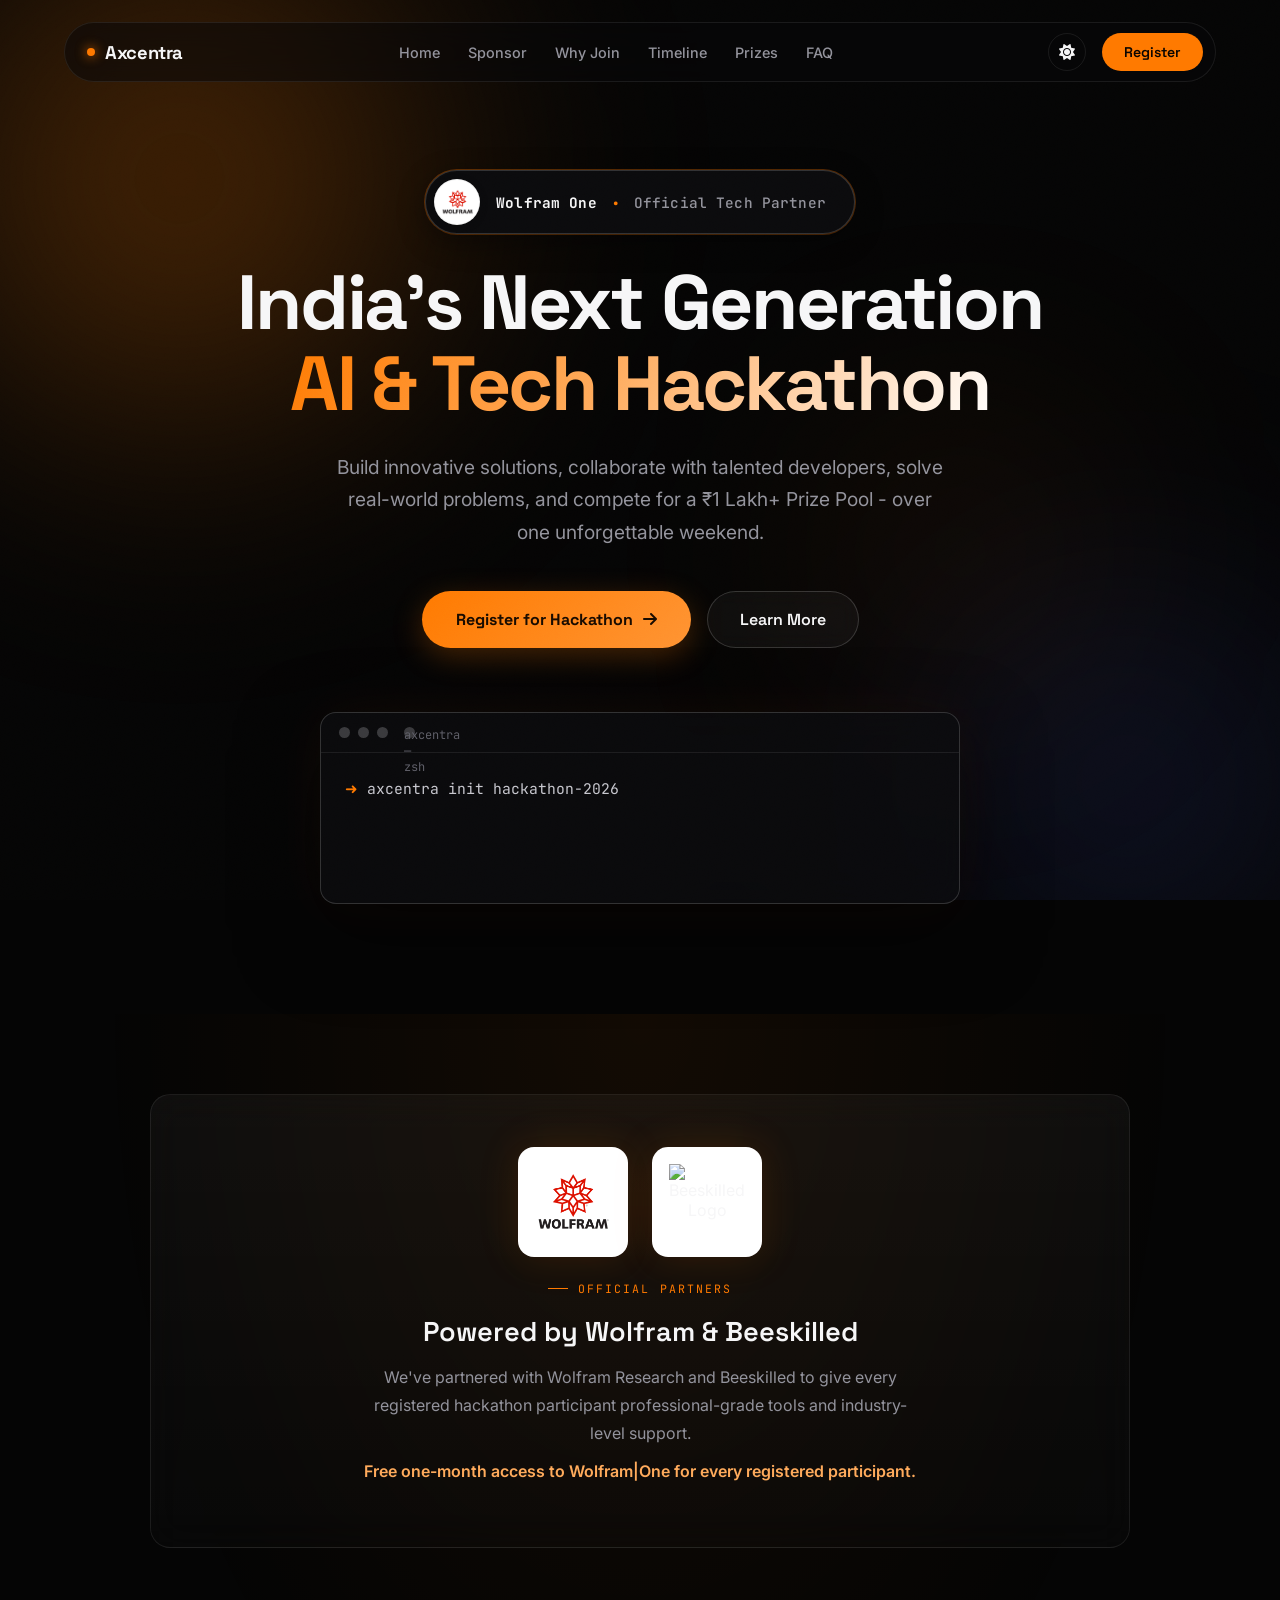
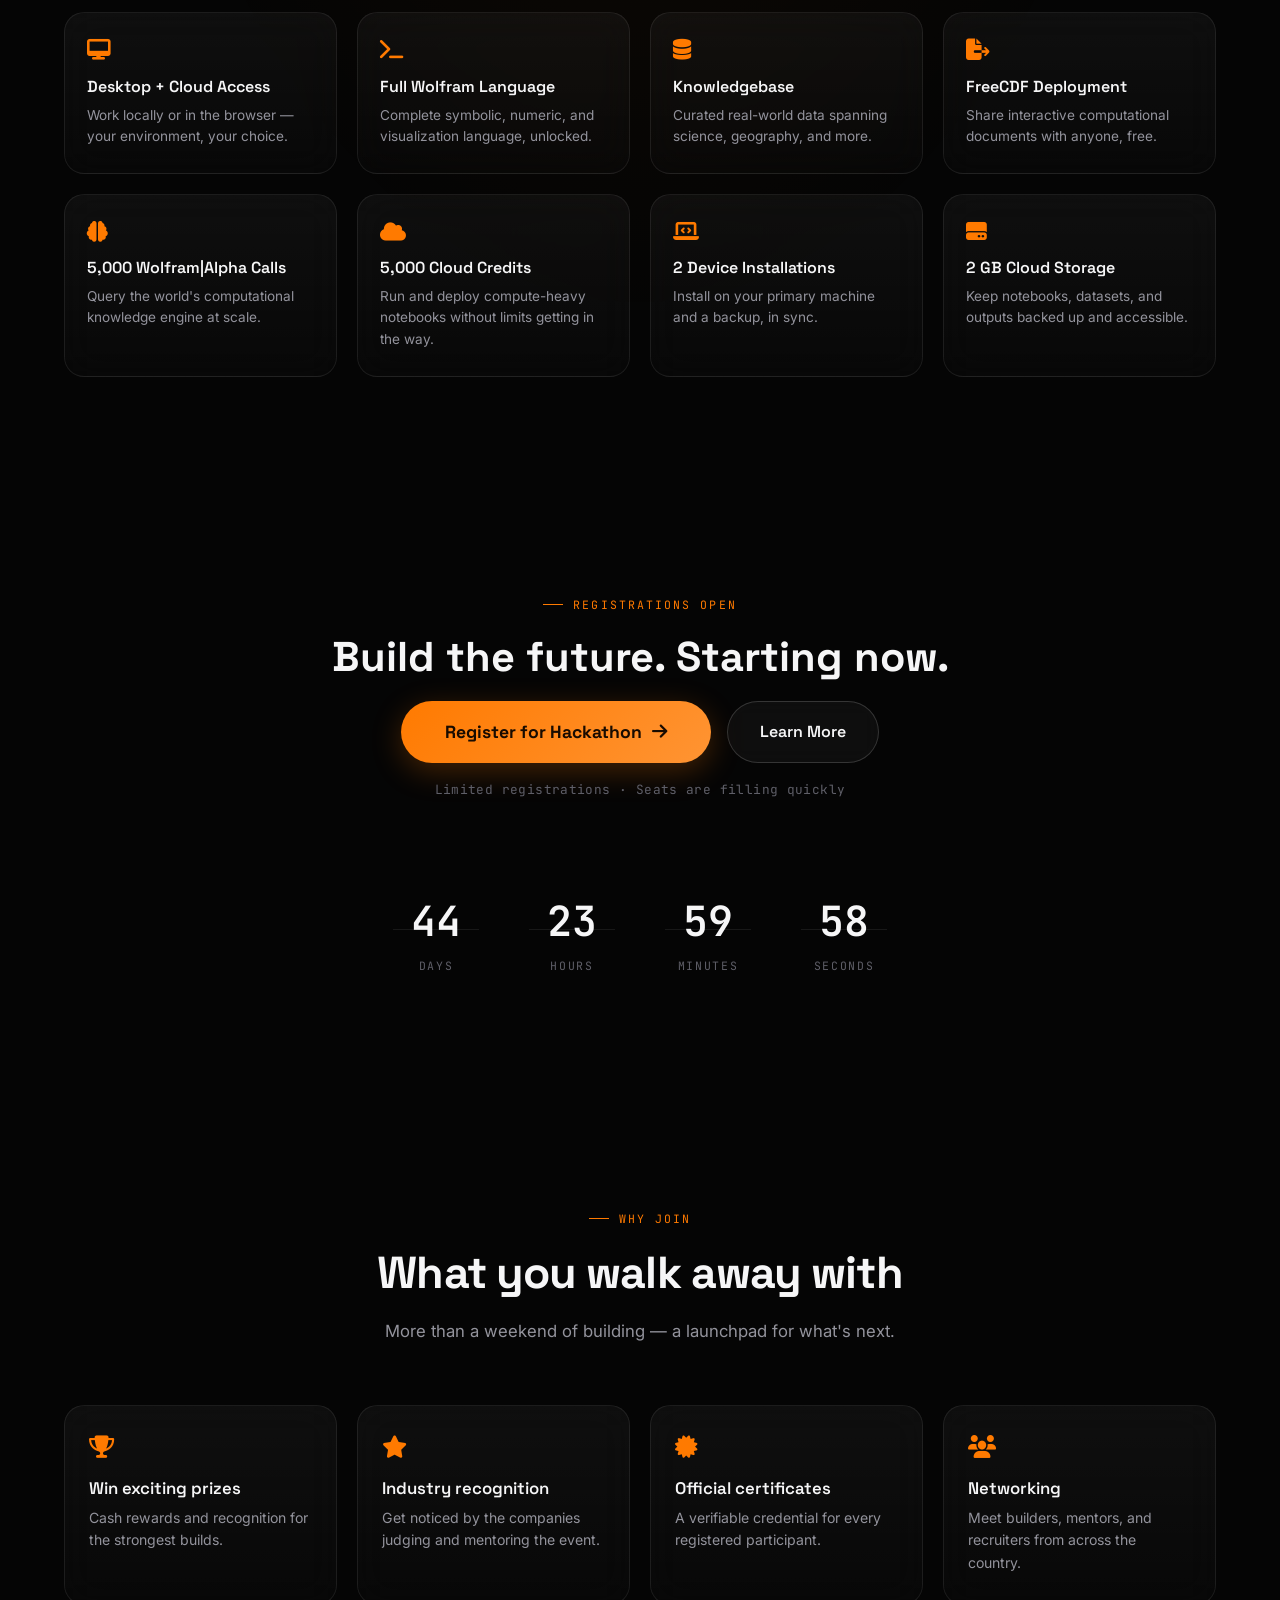
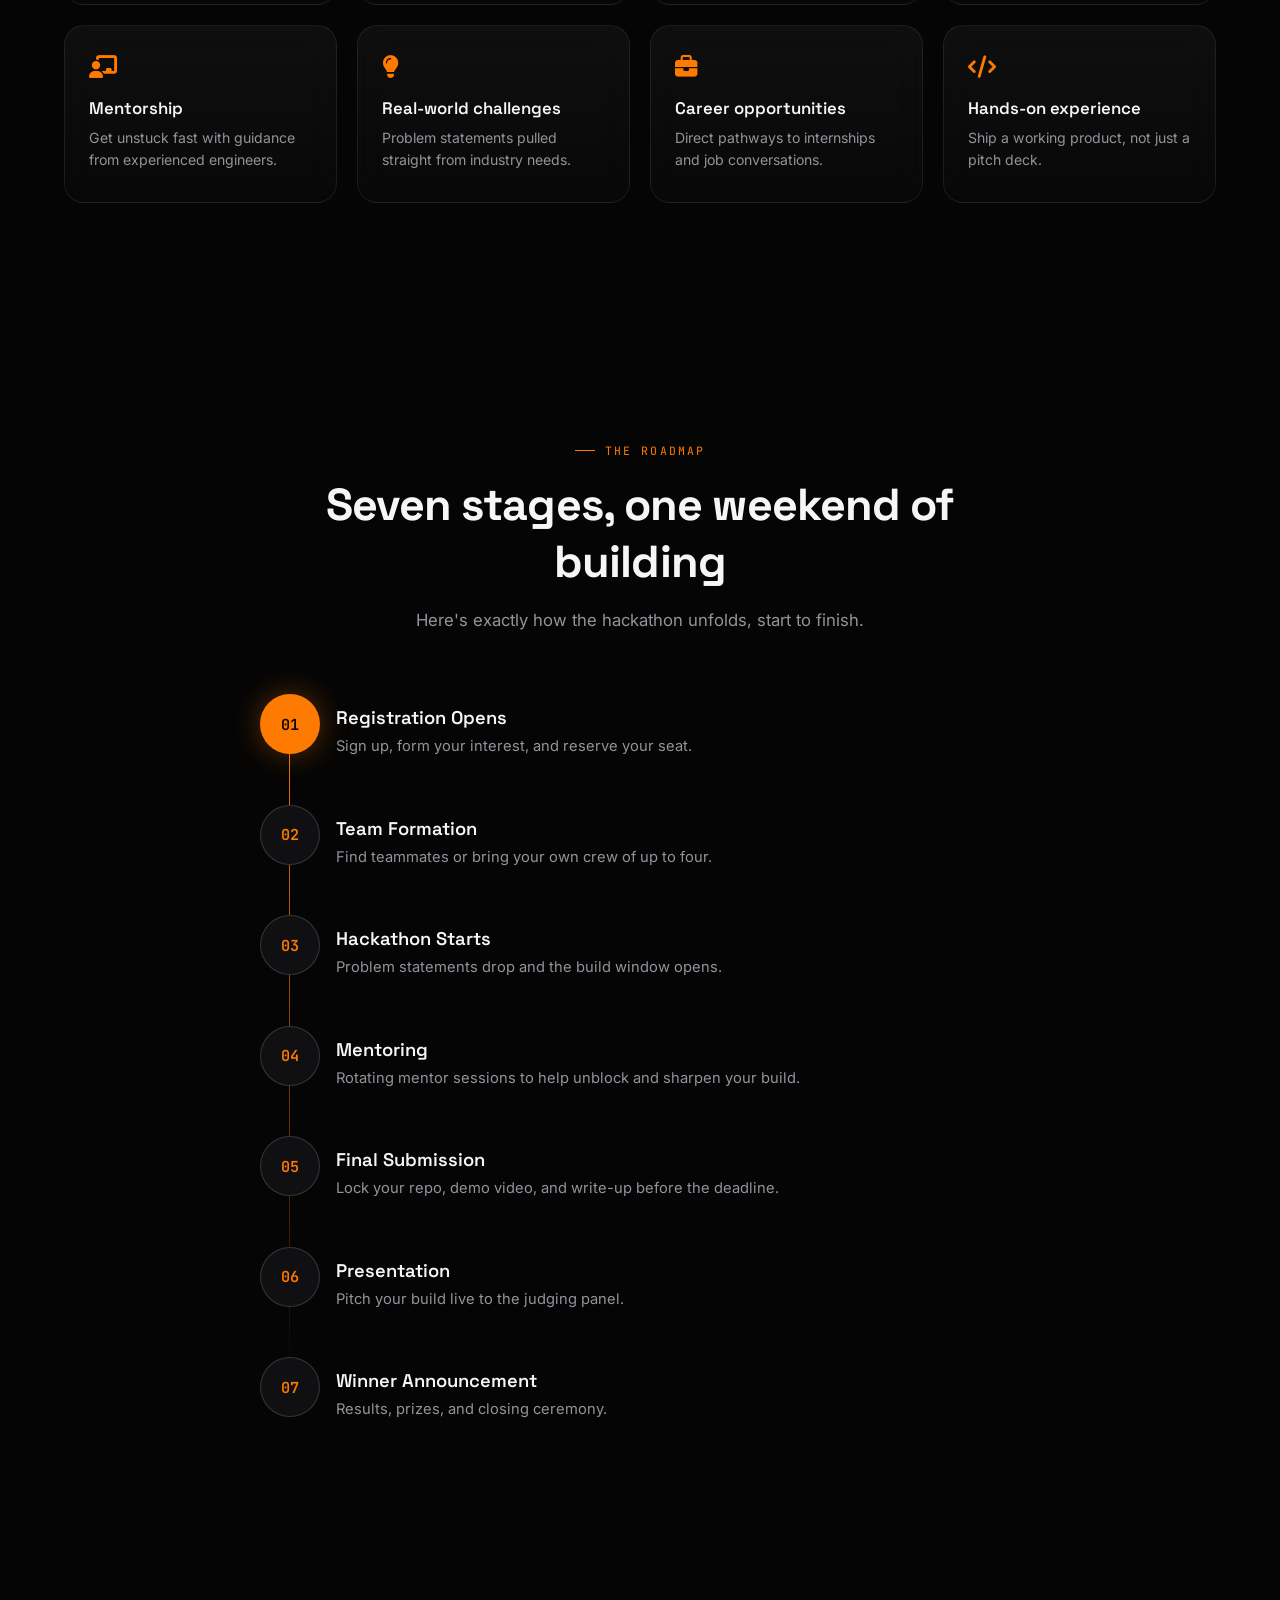
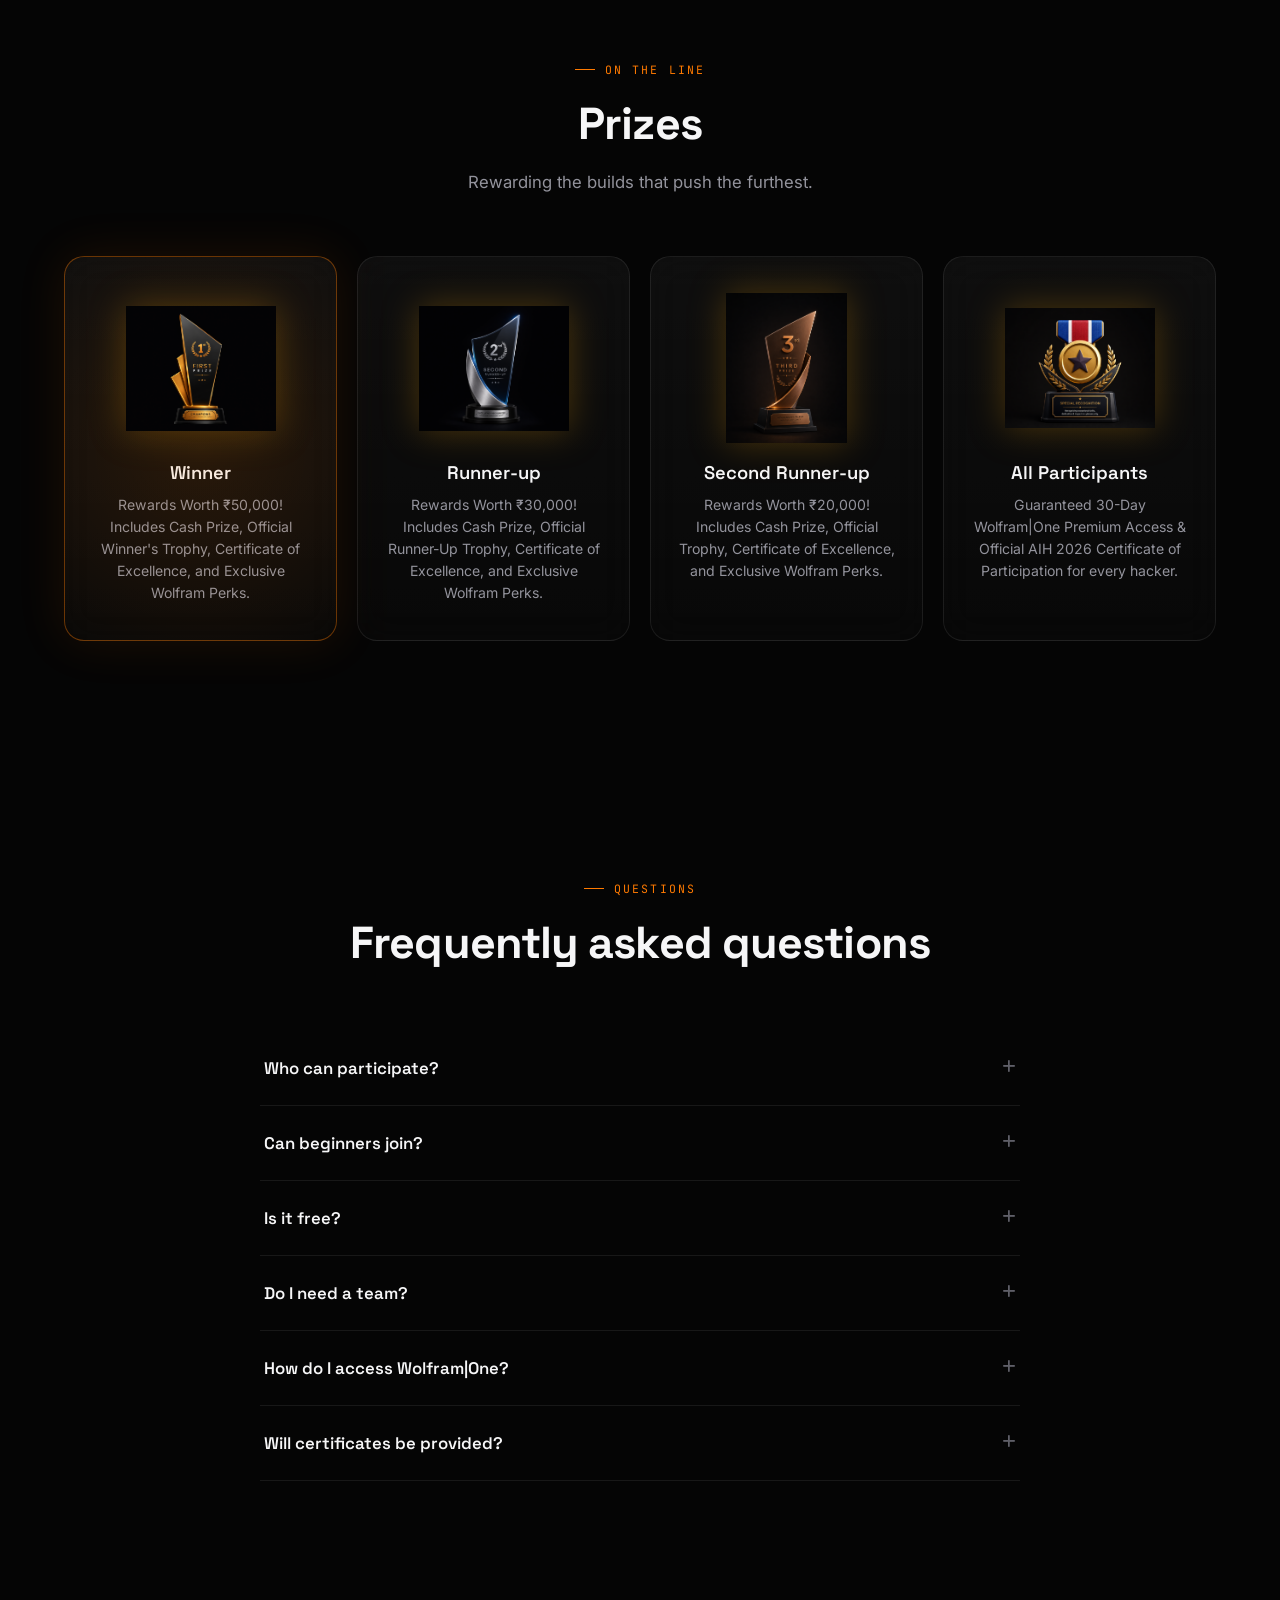
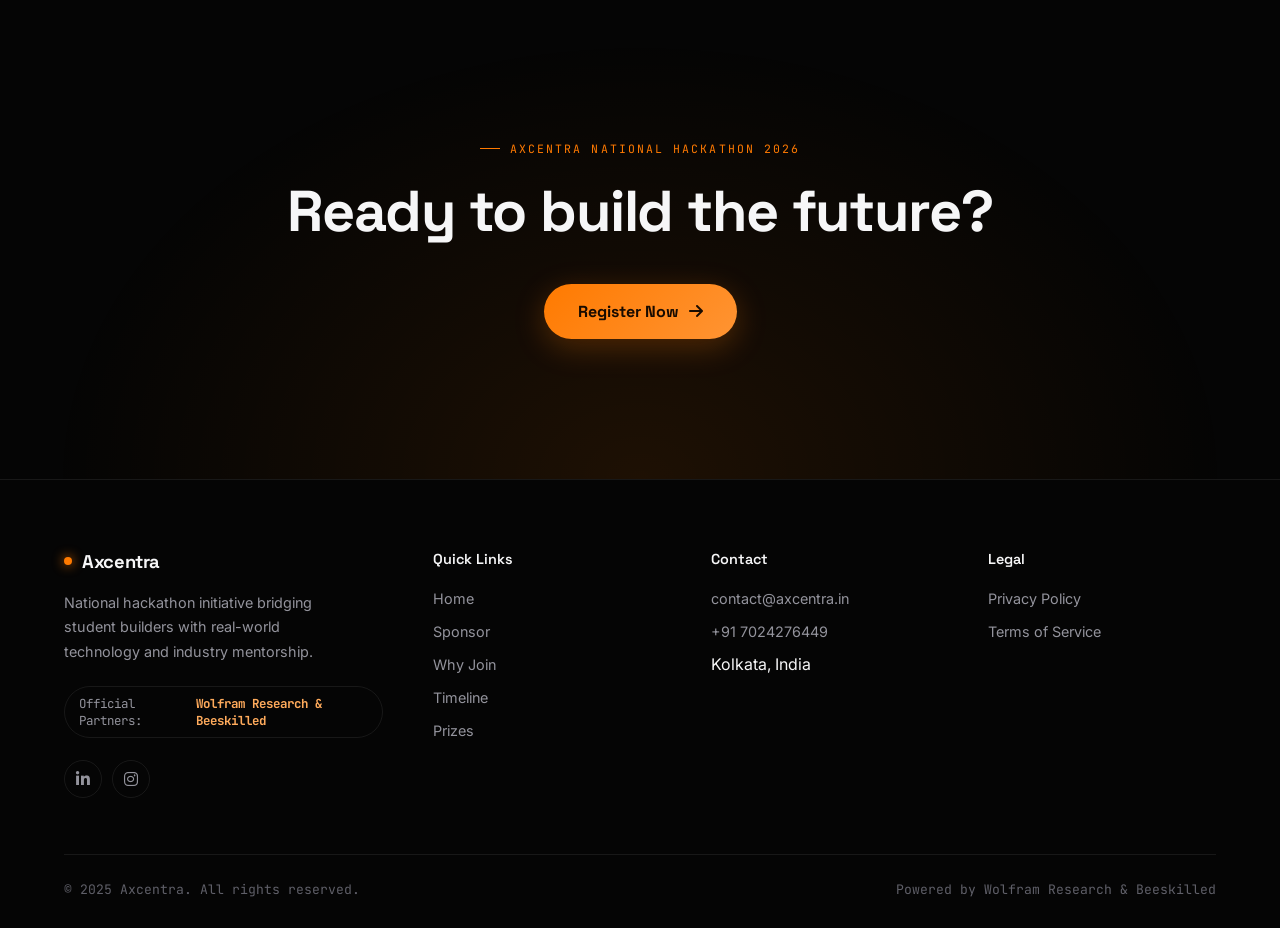
==== commit 2efd67c0: "Update index.html" ====
--- a/index.html
+++ b/index.html
@@ -1,1352 +1,899 @@
 <!DOCTYPE html>
-<html lang="en" data-theme="dark">
-
+<html lang="en">
 <head>
-    <meta charset="utf-8" />
-    <meta name="viewport" content="width=device-width, initial-scale=1.0, maximum-scale=1.0, user-scalable=no" />
-    <title>Axcentra — Internship & Skill Development Initiative</title>
+<meta charset="UTF-8" />
+<meta name="viewport" content="width=device-width, initial-scale=1.0" />
+<title>Axcentra National Hackathon 2026 — Build. Innovate. Win.</title>
+<meta name="description" content="Axcentra National Hackathon 2026. India's next-generation AI & tech hackathon. Powered by Wolfram Research & Beeskilled." />
+
+<link rel="preconnect" href="https://fonts.googleapis.com">
+<link rel="preconnect" href="https://fonts.gstatic.com" crossorigin>
+<link href="https://fonts.googleapis.com/css2?family=Space+Grotesk:wght@400;500;600;700&family=Inter:wght@400;500;600;700&family=JetBrains+Mono:wght@400;500;600&display=swap" rel="stylesheet">
+<link rel="stylesheet" href="https://cdnjs.cloudflare.com/ajax/libs/font-awesome/6.4.0/css/all.min.css">
+
+<style>
+  /* ============ TOKENS (LIGHT THEME DEFAULT) ============ */
+  :root{
+    --black: #f3f3f5;
+    --panel: #ffffff;
+    --panel-2: #e9e9ea;
+    --line: rgba(0,0,0,0.1);
+    --line-strong: rgba(0,0,0,0.15);
+    --white: #0a0a0a;
+    --muted: #5f5f68;
+    --muted-2: #82828a;
+    --orange: #ff7a00;
+    --orange-light: #e66e00;
+    --orange-glow: rgba(255,122,0,0.15);
+    --blue: #4d6bff;
+    --blue-glow: rgba(77,107,255,0.1);
     
-    <link rel="preconnect" href="https://fonts.googleapis.com">
-    <link href="https://fonts.googleapis.com/css2?family=Outfit:wght@300;400;500;600;700;800&family=Inter:wght@400;500;600&display=swap" rel="stylesheet">
-    <link rel="stylesheet" href="https://cdnjs.cloudflare.com/ajax/libs/font-awesome/6.4.0/css/all.min.css">
-
-    <style>
-       
-        :root {
-            --bg-color: #050505;
-            --bg-grid: rgba(255, 255, 255, 0.02);
-             
-            --card-bg: rgba(255, 255, 255, 0.03); 
-            --card-border: rgba(255, 255, 255, 0.08);
-            --card-hover: rgba(255, 255, 255, 0.07);
-            --card-blur: blur(16px);
+    --nav-bg: rgba(255,255,255,0.65);
+    --menu-bg: rgba(243,243,245,0.98);
+    --term-bg: rgba(255,255,255,0.85);
+    --term-text: #333333;
+    --term-shadow: rgba(0,0,0,0.15);
+    --strip-bg: rgba(0,0,0,0.03);
+    --glass-bg: linear-gradient(180deg, rgba(255,255,255,0.6), rgba(255,255,255,0.3));
+    --glass-shadow: rgba(0,0,0,0.1);
+    --btn-sec-bg: rgba(0,0,0,0.04);
+    --mark-bg: #f4f4f5;
+    --big-bg: linear-gradient(145deg, #ffffff, #f0f0f0);
+    --accent-end: #333333;
+
+    --f-display: 'Space Grotesk', sans-serif;
+    --f-body: 'Inter', sans-serif;
+    --f-mono: 'JetBrains Mono', monospace;
+
+    --radius: 20px;
+    --radius-sm: 12px;
+    --ease: cubic-bezier(0.16,1,0.3,1);
+  }
+
+  /* ============ DARK THEME ============ */
+  body.dark-theme {
+    --black: #050505;
+    --panel: #0b0b0d;
+    --panel-2: #101013;
+    --line: rgba(255,255,255,0.08);
+    --line-strong: rgba(255,255,255,0.16);
+    --white: #f6f6f7;
+    --muted: #93939c;
+    --muted-2: #5f5f68;
+    --orange: #ff7a00;
+    --orange-light: #ffab5c;
+    --orange-glow: rgba(255,122,0,0.35);
+    --blue: #4d6bff;
+    --blue-glow: rgba(77,107,255,0.18);
+    
+    --nav-bg: rgba(8,8,10,0.55);
+    --menu-bg: rgba(5,5,5,0.98);
+    --term-bg: rgba(13,13,15,0.75);
+    --term-text: #c8c8cf;
+    --term-shadow: rgba(0,0,0,0.55);
+    --strip-bg: rgba(255,255,255,0.03);
+    --glass-bg: linear-gradient(180deg, rgba(255,255,255,0.045), rgba(255,255,255,0.015));
+    --glass-shadow: rgba(0,0,0,0.4);
+    --btn-sec-bg: rgba(255,255,255,0.04);
+    --mark-bg: #1a1a1d;
+    --big-bg: linear-gradient(145deg, #1a1a1d, #0d0d0f);
+    --accent-end: #ffffff;
+  }
+
+  *{ margin:0; padding:0; box-sizing:border-box; }
+  html{ scroll-behavior:smooth; }
+  ::selection{ background: var(--orange); color:#050505; }
+
+  body{
+    background: var(--black);
+    color: var(--white);
+    font-family: var(--f-body);
+    -webkit-font-smoothing: antialiased;
+    overflow-x: hidden;
+    transition: background 0.4s var(--ease), color 0.4s var(--ease);
+  }
+
+  a{ color:inherit; text-decoration:none; }
+  ul{ list-style:none; }
+  img{ max-width:100%; display:block; }
+  button{ font-family:inherit; cursor:pointer; }
+
+  .wrap{ width: 90%; max-width: 1240px; margin: 0 auto; }
+  .eyebrow{
+    font-family: var(--f-mono);
+    font-size: 0.72rem;
+    letter-spacing: 0.18em;
+    text-transform: uppercase;
+    color: var(--orange);
+    display: flex; align-items:center; gap:10px;
+    margin-bottom: 18px;
+  }
+  .eyebrow::before{
+    content:''; width:20px; height:1px; background: var(--orange);
+  }
+
+  @media (prefers-reduced-motion: reduce){
+    *{ animation-duration: 0.01ms !important; animation-iteration-count: 1 !important; transition-duration: 0.01ms !important; scroll-behavior:auto !important; }
+  }
+
+  /* ============ NOISE + AURORA ============ */
+  .grain{
+    position: fixed; inset:0; z-index:2; pointer-events:none;
+    opacity:0.035; mix-blend-mode: overlay;
+    background-image: url("data:image/svg+xml,%3Csvg xmlns='http://www.w3.org/2000/svg' width='120' height='120'%3E%3Cfilter id='n'%3E%3CfeTurbulence type='fractalNoise' baseFrequency='0.9' numOctaves='2' stitchTiles='stitch'/%3E%3C/filter%3E%3Crect width='100%25' height='100%25' filter='url(%23n)'/%3E%3C/svg%3E");
+  }
+  .aurora{
+    position: fixed; top:0; left:0; width:100%; height:100%;
+    z-index:0; overflow:hidden; pointer-events:none;
+  }
+  .aurora span{
+    position:absolute; border-radius:50%; filter: blur(120px);
+    animation: drift 24s var(--ease) infinite alternate;
+  }
+  .aurora .a1{ width:56vw; height:56vw; top:-20%; left:-14%; background: radial-gradient(circle, var(--orange-glow), transparent 70%); }
+  .aurora .a2{ width:44vw; height:44vw; bottom:-18%; right:-10%; background: radial-gradient(circle, var(--blue-glow), transparent 70%); animation-duration: 30s; }
+  .aurora .a3{ width:30vw; height:30vw; top:40%; left:60%; background: radial-gradient(circle, rgba(255,122,0,0.12), transparent 70%); animation-duration: 18s; }
+  @keyframes drift{ to{ transform: translate(4%, 6%) scale(1.08); } }
+
+  /* ============ NAV ============ */
+  header{
+    position: fixed; top:0; left:0; width:100%; z-index:1000;
+    padding: 22px 0; transition: 0.35s var(--ease);
+  }
+  header.scrolled{ padding: 12px 0; }
+  .nav-island{
+    background: var(--nav-bg);
+    backdrop-filter: blur(20px); -webkit-backdrop-filter: blur(20px);
+    border: 1px solid var(--line);
+    border-radius: 100px;
+    padding: 10px 12px 10px 22px;
+    display:flex; align-items:center; justify-content:space-between;
+    transition: background 0.4s var(--ease), border-color 0.4s var(--ease);
+  }
+  .brand{
+    font-family: var(--f-display); font-weight:700; font-size:1.15rem;
+    display:flex; align-items:center; gap:10px; letter-spacing:-0.02em;
+  }
+  .brand .dot{ width:8px; height:8px; border-radius:50%; background: var(--orange); box-shadow: 0 0 12px var(--orange); }
+  .nav-links{ display:flex; gap:28px; }
+  .nav-links a{ font-size:0.9rem; color: var(--muted); font-weight:500; position:relative; transition:0.25s; }
+  .nav-links a:hover{ color: var(--white); }
+  
+  .theme-toggle {
+    background: transparent; border: 1px solid var(--line); color: var(--white);
+    width: 38px; height: 38px; border-radius: 50%; display: flex; align-items: center; justify-content: center;
+    transition: 0.3s var(--ease); cursor: pointer; font-size: 1rem;
+  }
+  .theme-toggle:hover { background: var(--line); transform: translateY(-1px); }
+
+  .nav-cta{
+    background: var(--orange); color:#0a0500; font-family: var(--f-display);
+    font-weight:600; font-size:0.88rem; padding:10px 22px; border-radius:100px; border:none;
+    box-shadow: 0 0 0 rgba(255,122,0,0); transition: 0.3s var(--ease);
+  }
+  .nav-cta:hover{ box-shadow: 0 0 26px var(--orange-glow); transform: translateY(-1px); }
+  .hamburger{ display:none; background:none; border:none; color:var(--white); font-size:1.3rem; padding:8px; }
+
+  .mobile-menu{
+    position:fixed; inset:0; background: var(--menu-bg); backdrop-filter: blur(20px);
+    z-index:1500; display:flex; flex-direction:column; align-items:center; justify-content:center; gap:26px;
+    transform: translateY(-100%); transition: transform 0.4s var(--ease), background 0.4s var(--ease);
+  }
+  .mobile-menu.active{ transform: translateY(0); }
+  .mobile-menu a{ font-family: var(--f-display); font-size:1.5rem; font-weight:600; }
+  .mobile-menu .close-m{ position:absolute; top:28px; right:28px; background:none; border:none; color:var(--white); font-size:1.6rem; }
+
+  /* ============ HERO ============ */
+  .hero{ position:relative; padding: 170px 0 110px; z-index:1; }
+  .hero-inner{ max-width: 900px; margin: 0 auto; text-align:center; }
+  .badge-row{ display:flex; justify-content:center; margin-bottom: 28px; }
+  .badge{
+    display:inline-flex; align-items:center; gap:9px;
+    padding: 9px 18px; border-radius:100px; font-size:0.85rem; font-weight:500;
+    background: rgba(255,122,0,0.08); border:1px solid rgba(255,122,0,0.3);
+    color: var(--orange-light); backdrop-filter: blur(10px);
+  }
+
+  h1.headline{
+    font-family: var(--f-display); font-weight:700;
+    font-size: clamp(2.6rem, 6vw, 5.2rem); line-height:1.06; letter-spacing:-0.03em;
+    margin-bottom: 26px;
+  }
+  h1.headline .accent{
+    background: linear-gradient(120deg, var(--orange) 0%, var(--orange-light) 45%, var(--accent-end) 100%);
+    -webkit-background-clip:text; -webkit-text-fill-color: transparent; background-clip:text;
+  }
+  .hero-sub{
+    font-size: clamp(1rem, 1.6vw, 1.2rem); color: var(--muted); max-width:620px;
+    margin: 0 auto 42px; line-height:1.7;
+  }
+  .hero-actions{ display:flex; gap:16px; justify-content:center; flex-wrap:wrap; margin-bottom:56px; }
+
+  .btn-primary{
+    background: linear-gradient(135deg, var(--orange), #ff9433);
+    color:#180b00; font-family: var(--f-display); font-weight:700; font-size:1rem;
+    padding: 17px 34px; border-radius:100px; border:none;
+    box-shadow: 0 8px 30px rgba(255,122,0,0.25);
+    transition: 0.3s var(--ease); display:inline-flex; align-items:center; gap:10px;
+  }
+  .btn-primary:hover{ transform: translateY(-2px); box-shadow: 0 12px 44px var(--orange-glow); }
+  .btn-secondary{
+    background: var(--btn-sec-bg); color:var(--white); border:1px solid var(--line-strong);
+    font-family: var(--f-display); font-weight:600; font-size:1rem;
+    padding: 17px 32px; border-radius:100px; transition: 0.3s var(--ease);
+    backdrop-filter: blur(10px); display:inline-flex; align-items:center; gap:10px;
+  }
+  .btn-secondary:hover{ border-color: var(--orange); }
+
+  /* terminal signature visual */
+  .terminal{
+    max-width: 640px; margin: 64px auto 0;
+    background: var(--term-bg); border:1px solid var(--line-strong);
+    border-radius: 16px; backdrop-filter: blur(20px);
+    box-shadow: 0 30px 80px var(--term-shadow), 0 0 60px rgba(255,122,0,0.06);
+    text-align:left; overflow:hidden; transition: background 0.4s var(--ease), box-shadow 0.4s var(--ease);
+  }
+  .terminal-bar{ display:flex; align-items:center; gap:8px; padding:14px 18px; border-bottom:1px solid var(--line); }
+  .terminal-bar span{ width:11px; height:11px; border-radius:50%; background:#3a3a3d; }
+  .terminal-bar .tlabel{ margin-left:8px; font-family: var(--f-mono); font-size:0.75rem; color: var(--muted-2); }
+  .terminal-body{ padding: 22px 24px 28px; font-family: var(--f-mono); font-size:0.92rem; line-height:1.9; color: var(--term-text); min-height:150px; }
+  .terminal-body .prompt{ color: var(--orange); }
+  .terminal-body .out{ color: var(--muted); }
+  .cursor{ display:inline-block; width:8px; height:1.1em; background: var(--orange); vertical-align:middle; animation: blink 0.9s step-end infinite; }
+  @keyframes blink{ 50%{ opacity:0; } }
+
+  /* ============ SECTION SHELL ============ */
+  section{ position:relative; padding: 120px 0; z-index:1; }
+  .section-head{ max-width:640px; margin: 0 auto 60px; text-align:center; }
+  .section-head h2{
+    font-family: var(--f-display); font-weight:700; font-size: clamp(2rem, 3.6vw, 2.8rem);
+    letter-spacing:-0.02em; margin-bottom:16px;
+  }
+  .section-head p{ color: var(--muted); font-size:1.05rem; line-height:1.7; }
+  .section-head.left{ text-align:left; margin-left:0; }
+
+  .reveal{ opacity:0; transform: translateY(26px); transition: 0.8s var(--ease); }
+  .reveal.in{ opacity:1; transform: translateY(0); }
+
+  /* glass card base */
+  .glass{
+    background: var(--glass-bg);
+    border: 1px solid var(--line);
+    border-radius: var(--radius);
+    backdrop-filter: blur(18px);
+    transition: 0.35s var(--ease);
+  }
+  .glass:hover{ border-color: rgba(255,122,0,0.35); transform: translateY(-4px); box-shadow: 0 20px 50px var(--glass-shadow), 0 0 0 1px rgba(255,122,0,0.08); }
+
+  /* ============ PARTNER BADGE (HERO) ============ */
+  .partner-badge{
+    display:inline-flex; align-items:center; gap:16px;
+    padding:8px 28px 8px 8px; border-radius:100px;
+    border:1px solid var(--line-strong);
+    background: var(--panel);
+    box-shadow: 0 8px 28px var(--glass-shadow), 0 0 0 1px var(--orange-glow);
+    font-family: var(--f-mono); font-size:0.9rem; color:var(--term-text);
+    transition: background 0.4s var(--ease), border-color 0.4s var(--ease), box-shadow 0.4s var(--ease);
+  }
+  .partner-badge-icon{
+    background:#ffffff; border-radius:50%;
+    width:46px; height:46px; flex-shrink:0;
+    display:flex; align-items:center; justify-content:center;
+    box-shadow: 0 2px 10px rgba(0,0,0,0.14), 0 0 0 1px rgba(0,0,0,0.05) inset;
+  }
+  .partner-badge-icon img{ height:26px; width:auto; object-fit:contain; display:block; }
+  .partner-badge-text{ display:flex; align-items:center; gap:12px; letter-spacing:0.01em; flex-wrap:wrap; }
+  .partner-badge-name{ color:var(--white); font-weight:700; }
+  .partner-badge-dot{ color:var(--orange); font-size:1.4rem; line-height:0; transform:translateY(1px); }
+  .partner-badge-role{ color:var(--muted); font-weight:500; }
+
+  /* ============ SPONSOR SECTION ============ */
+  .sponsor-section{ background: radial-gradient(ellipse at 50% 0%, rgba(255,122,0,0.06), transparent 60%); padding-top: 80px; }
+  .sponsor-hero-card{
+    max-width: 980px; margin: 0 auto 64px; padding: 52px;
+    text-align:center; position:relative;
+  }
+  .sponsor-hero-card .wolf-big{
+    width:110px; height:110px; border-radius:16px;
+    background: #ffffff; border:1px solid var(--line-strong);
+    display:flex; align-items:center; justify-content:center; overflow: hidden;
+    box-shadow: 0 0 40px rgba(255,122,0,0.15), 0 8px 24px rgba(0,0,0,0.08);
+    padding: 16px;
+  }
+  .sponsor-hero-card .wolf-big img{
+    width:100%; height:100%; object-fit:contain;
+  }
+  .sponsor-hero-card h3{ font-family: var(--f-display); font-size:1.7rem; font-weight:600; margin-bottom:14px; }
+  .sponsor-hero-card p{ color: var(--muted); max-width:560px; margin: 0 auto 10px; line-height:1.75; }
+  .sponsor-hero-card .highlight{ color: var(--orange-light); font-weight:600; }
+
+  .benefit-grid{ display:grid; grid-template-columns: repeat(4, 1fr); gap:20px; }
+  .benefit-card{ padding: 26px 22px; }
+  .benefit-card i{ font-size:1.3rem; color: var(--orange); margin-bottom:16px; display:block; }
+  .benefit-card h4{ font-family: var(--f-display); font-size:1rem; font-weight:600; margin-bottom:8px; }
+  .benefit-card p{ font-size:0.85rem; color: var(--muted); line-height:1.55; }
+
+  /* ============ CTA STRIP ============ */
+  .cta-strip{ text-align:center; padding: 100px 0; }
+  .cta-strip .btn-primary{ font-size:1.1rem; padding:20px 44px; }
+  .cta-strip .note{ margin-top:18px; font-family: var(--f-mono); font-size:0.8rem; color: var(--muted-2); letter-spacing:0.03em; }
+  .cta-strip .actions{ display:flex; gap:16px; justify-content:center; flex-wrap:wrap; margin-bottom:6px; }
+
+  /* ============ COUNTDOWN ============ */
+  .countdown-grid{ display:flex; justify-content:center; gap:18px; flex-wrap:wrap; }
+  .flip{
+    width: 118px; padding: 26px 0 18px; text-align:center; position:relative;
+  }
+  .flip .num{
+    font-family: var(--f-mono); font-weight:600; font-size:2.6rem; color:var(--white);
+    font-variant-numeric: tabular-nums;
+  }
+  .flip .lbl{ margin-top:10px; font-size:0.72rem; letter-spacing:0.14em; text-transform:uppercase; color: var(--muted-2); font-family: var(--f-mono); }
+  .flip::after{
+    content:''; position:absolute; left:16px; right:16px; top:50%; height:1px; background: var(--line);
+  }
+
+  /* ============ WHY PARTICIPATE ============ */
+  .why-grid{ display:grid; grid-template-columns: repeat(4, 1fr); gap:20px; }
+  .why-card{ padding: 30px 24px; }
+  .why-card i{ font-size:1.4rem; color: var(--orange); margin-bottom:18px; display:block; }
+  .why-card h4{ font-family: var(--f-display); font-size:1.05rem; margin-bottom:8px; font-weight:600; }
+  .why-card p{ font-size:0.88rem; color: var(--muted); line-height:1.6; }
+
+  /* ============ TIMELINE ============ */
+  .timeline{ position:relative; max-width: 760px; margin: 0 auto; }
+  .timeline::before{
+    content:''; position:absolute; left:29px; top:6px; bottom:6px; width:1px;
+    background: linear-gradient(180deg, var(--orange), rgba(255,122,0,0) 95%);
+  }
+  .t-item{ position:relative; padding-left: 76px; padding-bottom: 46px; }
+  .t-item:last-child{ padding-bottom:0; }
+  .t-num{
+    position:absolute; left:0; top:0; width:60px; height:60px; border-radius:50%;
+    background: var(--panel-2); border:1px solid var(--line-strong);
+    display:flex; align-items:center; justify-content:center;
+    font-family: var(--f-mono); font-weight:600; font-size:0.95rem; color: var(--orange);
+    z-index:1;
+  }
+  .t-item.active .t-num{ background: var(--orange); color:#0a0500; box-shadow: 0 0 30px var(--orange-glow); border-color: transparent; }
+  .t-content h4{ font-family: var(--f-display); font-size:1.15rem; font-weight:600; margin-bottom:6px; padding-top:12px; }
+  .t-content p{ color: var(--muted); font-size:0.92rem; line-height:1.6; }
+
+  /* ============ PRIZES ============ */
+  .prize-grid{ display:grid; grid-template-columns: repeat(4, 1fr); gap:20px; }
+  .prize-card{ padding: 36px 26px; text-align:center; position:relative; overflow:hidden; }
+  .prize-card .rank{ font-size:2.3rem; margin-bottom:18px; }
+  .prize-card h4{ font-family: var(--f-display); font-size:1.15rem; font-weight:600; margin-bottom:10px; }
+  .prize-card p{ color: var(--muted); font-size:0.88rem; line-height:1.55; }
+  .prize-card.first{ border-color: rgba(255,122,0,0.4); box-shadow: 0 0 50px rgba(255,122,0,0.1); }
+  .prize-card.first::before{
+    content:''; position:absolute; top:-40%; left:-40%; width:180%; height:180%;
+    background: radial-gradient(circle, rgba(255,122,0,0.12), transparent 60%);
+    animation: drift 12s var(--ease) infinite alternate;
+  }
+
+  /* ============ FAQ ============ */
+  .faq-wrap{ max-width:760px; margin:0 auto; }
+  .faq-item{ border-bottom: 1px solid var(--line); }
+  .faq-q{
+    padding: 26px 4px; display:flex; justify-content:space-between; align-items:center;
+    cursor:pointer; font-family: var(--f-display); font-weight:600; font-size:1.05rem;
+  }
+  .faq-q i{ color: var(--muted-2); transition: 0.3s var(--ease); font-size:0.9rem; flex-shrink:0; margin-left:20px; }
+  .faq-a{ max-height:0; overflow:hidden; transition: max-height 0.35s var(--ease); }
+  .faq-a p{ padding: 0 4px 26px; color: var(--muted); line-height:1.7; max-width:640px; }
+  .faq-item.open .faq-q{ color: var(--orange-light); }
+  .faq-item.open .faq-q i{ transform: rotate(45deg); color: var(--orange); }
+
+  /* ============ FINAL CTA ============ */
+  .final-cta{
+    text-align:center; padding: 140px 0; position:relative;
+    background: radial-gradient(ellipse at 50% 100%, rgba(255,122,0,0.1), transparent 65%);
+  }
+  .final-cta h2{
+    font-family: var(--f-display); font-weight:700; font-size: clamp(2.2rem, 5vw, 3.6rem);
+    letter-spacing:-0.02em; margin-bottom:36px;
+  }
+
+  /* ============ FOOTER ============ */
+  footer{ border-top:1px solid var(--line); padding: 70px 0 30px; position:relative; z-index:1; }
+  .footer-grid{ display:grid; grid-template-columns: 1.4fr 1fr 1fr 1fr; gap:50px; margin-bottom:56px; }
+  .footer-brand p{ color: var(--muted); font-size:0.9rem; line-height:1.7; margin: 18px 0 22px; max-width:280px; }
+  .foot-partner{
+    display:inline-flex; align-items:center; gap:10px; padding:8px 14px;
+    border:1px solid var(--line); border-radius:100px; font-size:0.78rem; color:var(--muted); font-family: var(--f-mono);
+  }
+  .foot-partner b{ color: var(--orange-light); }
+  .social-row{ display:flex; gap:10px; margin-top:22px; }
+  .social-row a{
+    width:38px; height:38px; border-radius:50%; border:1px solid var(--line); display:flex; align-items:center; justify-content:center;
+    color:var(--muted); transition:0.25s;
+  }
+  .social-row a:hover{ background: var(--orange); color:#0a0500; border-color:var(--orange); }
+  .foot-col h5{ font-family: var(--f-display); font-size:0.9rem; font-weight:600; margin-bottom:20px; color:var(--white); }
+  .foot-col li{ margin-bottom:13px; }
+  .foot-col a{ color: var(--muted); font-size:0.9rem; transition:0.2s; }
+  .foot-col a:hover{ color: var(--orange-light); }
+  .foot-bottom{ border-top:1px solid var(--line); padding-top:26px; display:flex; justify-content:space-between; flex-wrap:wrap; gap:12px; font-size:0.82rem; color: var(--muted-2); font-family: var(--f-mono); }
+  .foot-bottom a{ color: var(--muted-2); }
+  .foot-bottom a:hover{ color: var(--orange-light); }
+
+  /* ============ RESPONSIVE ============ */
+  @media (max-width: 980px){
+    .nav-links{ display:none; }
+    .nav-cta{ display:none; }
+    .hamburger{ display:block; }
+    .benefit-grid{ grid-template-columns: repeat(2,1fr); }
+    .why-grid{ grid-template-columns: repeat(2,1fr); }
+    .prize-grid{ grid-template-columns: repeat(2,1fr); }
+    .footer-grid{ grid-template-columns: 1fr 1fr; }
+  }
+  @media (max-width: 620px){
+    .hero{ padding-top:130px; }
+    .benefit-grid, .why-grid, .prize-grid{ grid-template-columns: 1fr; }
+    .footer-grid{ grid-template-columns: 1fr; }
+    .flip{ width: 76px; padding: 18px 0 12px; }
+    .flip .num{ font-size:1.7rem; }
+    section{ padding: 80px 0; }
+    .terminal-body{ font-size:0.78rem; }
+    .sponsor-hero-card{ padding: 32px 22px; }
+    .hero-actions{ flex-direction:column; align-items:stretch; }
+    .hero-actions .btn-primary, .hero-actions .btn-secondary{ justify-content:center; width:100%; }
+    .sponsor-hero-card > div[style*="flex"]{ gap:14px !important; }
+    .sponsor-hero-card .wolf-big{ width:76px; height:76px; padding:11px; }
+  }
+  .rank{
+    display:flex;
+    justify-content:center;
+    align-items:center;
+    margin-bottom:18px;
+}
+
+.rank img{
+    width:150px;
+    height:150px;
+    object-fit:contain;
+    transition:.35s ease;
+    filter:drop-shadow(0 0 18px rgba(255,166,0,.25));
+}
+
+.prize-card:hover .rank img{
+    transform:translateY(-6px) scale(1.08);
+    filter:drop-shadow(0 0 25px rgba(255,166,0,.55));
+}
+
+  @media (max-width: 480px){
+    .wrap{ width:92%; }
+    .hero{ padding: 110px 0 70px; }
+    h1.headline{ font-size: clamp(2.1rem, 9vw, 2.6rem); }
+    .hero-sub{ font-size:0.95rem; margin-bottom:32px; }
+    .partner-badge{ gap:10px; padding:6px 16px 6px 6px; font-size:0.72rem; }
+    .partner-badge-icon{ width:38px; height:38px; }
+    .partner-badge-icon img{ height:20px; }
+    .partner-badge-text{ gap:8px; }
+    .partner-badge-dot{ display:none; }
+    .terminal{ margin-top:40px; }
+    .terminal-body{ padding:16px 16px 20px; font-size:0.72rem; line-height:1.7; }
+    .terminal-bar{ padding:10px 14px; }
+    section{ padding:60px 0; }
+    .section-head{ margin-bottom:40px; }
+    .section-head h2{ font-size: clamp(1.6rem, 7vw, 2rem); }
+    .btn-primary, .btn-secondary{ padding:14px 22px; font-size:0.92rem; }
+    .nav-island{ padding:8px 10px 8px 16px; }
+    .brand{ font-size:1rem; }
+  }
+</style>
+</head>
+<body class="dark-theme">
+
+<div class="grain"></div>
+<div class="aurora"><span class="a1"></span><span class="a2"></span><span class="a3"></span></div>
+
+<header id="header">
+  <div class="wrap">
+    <div class="nav-island">
+      <a href="#top" class="brand"><span class="dot"></span>Axcentra</a>
+      
+      <!-- Navbar links with Home added -->
+      <nav class="nav-links">
+        <a href="#top">Home</a>
+        <a href="#sponsor">Sponsor</a>
+        <a href="#why">Why Join</a>
+        <a href="#timeline">Timeline</a>
+        <a href="#prizes">Prizes</a>
+        <a href="#faq">FAQ</a>
+      </nav>
+      
+      <!-- Theme toggle + Actions -->
+      <div style="display:flex; align-items:center; gap:16px;">
+        <button id="themeToggle" class="theme-toggle" aria-label="Toggle Theme">
+          <i class="fas fa-sun"></i>
+        </button>
+        <a href="https://unstop.com/o/9wo6vc8?lb=Rzr5q9JB&utm_medium=Share&utm_source=online_coding_challenge&utm_campaign=Wkmvnhau43634" class="nav-cta" target="_blank">Register</a>
+        <button class="hamburger" id="menuBtn"><i class="fas fa-bars"></i></button>
+      </div>
+    </div>
+  </div>
+</header>
+
+<div class="mobile-menu" id="mobileMenu">
+  <button class="close-m" id="closeMenu"><i class="fas fa-times"></i></button>
+  <a href="#top">Home</a>
+  <a href="#sponsor">Sponsor</a>
+  <a href="#why">Why Join</a>
+  <a href="#timeline">Timeline</a>
+  <a href="#prizes">Prizes</a>
+  <a href="#faq">FAQ</a>
+  <a href="https://unstop.com/o/9wo6vc8?lb=Rzr5q9JB&utm_medium=Share&utm_source=online_coding_challenge&utm_campaign=Wkmvnhau43634" class="btn-primary" style="margin-top:10px;" target="_blank">Register</a>
+</div>
+
+<main id="top">
+
+  <!-- HERO -->
+  <section class="hero">
+    <div class="wrap hero-inner">
+      <div class="badge-row">
+        <!-- Eye-catching Tech Partner Badge -->
+        <span class="partner-badge">
+          <span class="partner-badge-icon">
+            <img src="logo-wolfram.png" alt="Wolfram Logo">
+          </span>
+          <span class="partner-badge-text">
+            <span class="partner-badge-name">Wolfram One</span>
+            <span class="partner-badge-dot">·</span>
+            <span class="partner-badge-role">Official Tech Partner</span>
+          </span>
+        </span>
+      </div>
+      <h1 class="headline">India's Next Generation<br><span class="accent">AI &amp; Tech Hackathon</span></h1>
+      <p class="hero-sub">Build innovative solutions, collaborate with talented developers, solve real-world problems, and compete for a ₹1 Lakh+ Prize Pool - over one unforgettable weekend.</p>
+
+      <div class="hero-actions">
+        <a href="https://unstop.com/o/9wo6vc8?lb=Rzr5q9JB&utm_medium=Share&utm_source=online_coding_challenge&utm_campaign=Wkmvnhau43634" class="btn-primary" target="_blank">Register for Hackathon <i class="fas fa-arrow-right"></i></a>
+        <a href="#sponsor" class="btn-secondary">Learn More</a>
+      </div>
+
+      <div class="terminal reveal">
+        <div class="terminal-bar"><span></span><span></span><span></span><span class="tlabel">axcentra — zsh</span></div>
+        <div class="terminal-body" id="termBody"></div>
+      </div>
+    </div>
+  </section>
+
+  <!-- SPONSOR -->
+  <section id="sponsor" class="sponsor-section">
+    <div class="wrap">
+      <div class="sponsor-hero-card glass reveal">
+        
+        <!-- Big Logos Container -->
+        <div style="display:flex; justify-content:center; gap:24px; margin-bottom:24px;">
+          <div class="wolf-big">
+            <img src="logo-wolfram.png" alt="Wolfram Logo">
+          </div>
+          <div class="wolf-big">
+            <img src="logo beeskilled.png" alt="Beeskilled Logo">
+          </div>
+        </div>
+
+        <div class="eyebrow" style="justify-content:center;">Official Partners</div>
+        <h3>Powered by Wolfram & Beeskilled</h3>
+        <p>We've partnered with Wolfram Research and Beeskilled to give every registered hackathon participant professional-grade tools and industry-level support.</p>
+        <p class="highlight">Free one-month access to Wolfram|One for every registered participant.</p>
+      </div>
+
+      <div class="benefit-grid">
+        <div class="benefit-card glass reveal"><i class="fas fa-desktop"></i><h4>Desktop + Cloud Access</h4><p>Work locally or in the browser — your environment, your choice.</p></div>
+        <div class="benefit-card glass reveal"><i class="fas fa-terminal"></i><h4>Full Wolfram Language</h4><p>Complete symbolic, numeric, and visualization language, unlocked.</p></div>
+        <div class="benefit-card glass reveal"><i class="fas fa-database"></i><h4>Knowledgebase</h4><p>Curated real-world data spanning science, geography, and more.</p></div>
+        <div class="benefit-card glass reveal"><i class="fas fa-file-export"></i><h4>FreeCDF Deployment</h4><p>Share interactive computational documents with anyone, free.</p></div>
+        <div class="benefit-card glass reveal"><i class="fas fa-brain"></i><h4>5,000 Wolfram|Alpha Calls</h4><p>Query the world's computational knowledge engine at scale.</p></div>
+        <div class="benefit-card glass reveal"><i class="fas fa-cloud"></i><h4>5,000 Cloud Credits</h4><p>Run and deploy compute-heavy notebooks without limits getting in the way.</p></div>
+        <div class="benefit-card glass reveal"><i class="fas fa-laptop-code"></i><h4>2 Device Installations</h4><p>Install on your primary machine and a backup, in sync.</p></div>
+        <div class="benefit-card glass reveal"><i class="fas fa-hdd"></i><h4>2 GB Cloud Storage</h4><p>Keep notebooks, datasets, and outputs backed up and accessible.</p></div>
+      </div>
+    </div>
+  </section>
+
+  <!-- CTA + COUNTDOWN -->
+  <section id="register" class="cta-strip">
+    <div class="wrap">
+      <div class="eyebrow" style="justify-content:center;">Registrations Open</div>
+      <h2 style="font-family:var(--f-display); font-weight:700; font-size:clamp(1.8rem,3.6vw,2.6rem); margin-bottom:18px;">Build the future. Starting now.</h2>
+      <div class="actions">
+        <a href="https://unstop.com/o/9wo6vc8?lb=Rzr5q9JB&utm_medium=Share&utm_source=online_coding_challenge&utm_campaign=Wkmvnhau43634" class="btn-primary" target="_blank">Register for Hackathon <i class="fas fa-arrow-right"></i></a>
+        <a href="#why" class="btn-secondary">Learn More</a>
+      </div>
+      <p class="note">Limited registrations · Seats are filling quickly</p>
+
+      <div style="margin-top:70px;">
+        <div class="countdown-grid" id="countdown">
+          <div class="flip"><div class="num" id="cd-d">00</div><div class="lbl">Days</div></div>
+          <div class="flip"><div class="num" id="cd-h">00</div><div class="lbl">Hours</div></div>
+          <div class="flip"><div class="num" id="cd-m">00</div><div class="lbl">Minutes</div></div>
+          <div class="flip"><div class="num" id="cd-s">00</div><div class="lbl">Seconds</div></div>
+        </div>
+      </div>
+    </div>
+  </section>
+
+  <!-- WHY PARTICIPATE -->
+  <section id="why">
+    <div class="wrap">
+      <div class="section-head reveal">
+        <div class="eyebrow" style="justify-content:center;">Why Join</div>
+        <h2>What you walk away with</h2>
+        <p>More than a weekend of building — a launchpad for what's next.</p>
+      </div>
+      <div class="why-grid">
+        <div class="why-card glass reveal"><i class="fas fa-trophy"></i><h4>Win exciting prizes</h4><p>Cash rewards and recognition for the strongest builds.</p></div>
+        <div class="why-card glass reveal"><i class="fas fa-star"></i><h4>Industry recognition</h4><p>Get noticed by the companies judging and mentoring the event.</p></div>
+        <div class="why-card glass reveal"><i class="fas fa-certificate"></i><h4>Official certificates</h4><p>A verifiable credential for every registered participant.</p></div>
+        <div class="why-card glass reveal"><i class="fas fa-users"></i><h4>Networking</h4><p>Meet builders, mentors, and recruiters from across the country.</p></div>
+        <div class="why-card glass reveal"><i class="fas fa-chalkboard-teacher"></i><h4>Mentorship</h4><p>Get unstuck fast with guidance from experienced engineers.</p></div>
+        <div class="why-card glass reveal"><i class="fas fa-lightbulb"></i><h4>Real-world challenges</h4><p>Problem statements pulled straight from industry needs.</p></div>
+        <div class="why-card glass reveal"><i class="fas fa-briefcase"></i><h4>Career opportunities</h4><p>Direct pathways to internships and job conversations.</p></div>
+        <div class="why-card glass reveal"><i class="fas fa-code"></i><h4>Hands-on experience</h4><p>Ship a working product, not just a pitch deck.</p></div>
+      </div>
+    </div>
+  </section>
+
+  <!-- TIMELINE -->
+  <section id="timeline">
+    <div class="wrap">
+      <div class="section-head reveal">
+        <div class="eyebrow" style="justify-content:center;">The Roadmap</div>
+        <h2>Seven stages, one weekend of building</h2>
+        <p>Here's exactly how the hackathon unfolds, start to finish.</p>
+      </div>
+      <div class="timeline">
+        <div class="t-item active reveal"><div class="t-num">01</div><div class="t-content"><h4>Registration Opens</h4><p>Sign up, form your interest, and reserve your seat.</p></div></div>
+        <div class="t-item reveal"><div class="t-num">02</div><div class="t-content"><h4>Team Formation</h4><p>Find teammates or bring your own crew of up to four.</p></div></div>
+        <div class="t-item reveal"><div class="t-num">03</div><div class="t-content"><h4>Hackathon Starts</h4><p>Problem statements drop and the build window opens.</p></div></div>
+        <div class="t-item reveal"><div class="t-num">04</div><div class="t-content"><h4>Mentoring</h4><p>Rotating mentor sessions to help unblock and sharpen your build.</p></div></div>
+        <div class="t-item reveal"><div class="t-num">05</div><div class="t-content"><h4>Final Submission</h4><p>Lock your repo, demo video, and write-up before the deadline.</p></div></div>
+        <div class="t-item reveal"><div class="t-num">06</div><div class="t-content"><h4>Presentation</h4><p>Pitch your build live to the judging panel.</p></div></div>
+        <div class="t-item reveal"><div class="t-num">07</div><div class="t-content"><h4>Winner Announcement</h4><p>Results, prizes, and closing ceremony.</p></div></div>
+      </div>
+    </div>
+  </section>
+
+  <!-- PRIZES -->
+  <section id="prizes">
+    <div class="wrap">
+      <div class="section-head reveal">
+        <div class="eyebrow" style="justify-content:center;">On the Line</div>
+        <h2>Prizes</h2>
+        <p>Rewarding the builds that push the furthest.</p>
+      </div>
+    <div class="prize-grid">
+
+    <div class="prize-card glass first reveal">
+        <div class="rank">
+            <img src="1.png" alt="Winner Trophy">
+        </div>
+        <h4>Winner</h4>
+        <p>Rewards Worth ₹50,000! Includes Cash Prize, Official Winner's Trophy, Certificate of Excellence, and Exclusive Wolfram Perks.</p>
+    </div>
+
+    <div class="prize-card glass reveal">
+        <div class="rank">
+            <img src="2.png" alt="Runner Up Trophy">
+        </div>
+        <h4>Runner-up</h4>
+        <p>Rewards Worth ₹30,000! Includes Cash Prize, Official Runner-Up Trophy, Certificate of Excellence, and Exclusive Wolfram Perks.</p>
+    </div>
+
+    <div class="prize-card glass reveal">
+        <div class="rank">
+            <img src="3.png" alt="Second Runner Up Trophy">
+        </div>
+        <h4>Second Runner-up</h4>
+        <p>Rewards Worth ₹20,000! Includes Cash Prize, Official Trophy, Certificate of Excellence, and Exclusive Wolfram Perks.</p>
+    </div>
+
+    <div class="prize-card glass reveal">
+        <div class="rank">
+            <img src="4.png" alt="Special Recognition">
+        </div>
+        <h4>All Participants</h4>
+        <p>Guaranteed 30-Day Wolfram|One Premium Access & Official AIH 2026 Certificate of Participation for every hacker.</p>
+    </div>
+
+</div>
+  </section>
+
+  <!-- FAQ -->
+  <section id="faq">
+    <div class="wrap">
+      <div class="section-head reveal">
+        <div class="eyebrow" style="justify-content:center;">Questions</div>
+        <h2>Frequently asked questions</h2>
+      </div>
+      <div class="faq-wrap">
+        <div class="faq-item reveal">
+          <div class="faq-q">Who can participate? <i class="fas fa-plus"></i></div>
+          <div class="faq-a"><p>Any student or early-career developer across India can register — solo or as part of a team.</p></div>
+        </div>
+        <div class="faq-item reveal">
+          <div class="faq-q">Can beginners join? <i class="fas fa-plus"></i></div>
+          <div class="faq-a"><p>Yes. Mentors are on hand throughout, and problem statements span a range of difficulty levels.</p></div>
+        </div>
+        <div class="faq-item reveal">
+          <div class="faq-q">Is it free? <i class="fas fa-plus"></i></div>
+          <div class="faq-a"><p>Registration is free, and every participant also receives a month of Wolfram|One at no cost.</p></div>
+        </div>
+        <div class="faq-item reveal">
+          <div class="faq-q">Do I need a team? <i class="fas fa-plus"></i></div>
+          <div class="faq-a"><p>No. You can register solo and form a team during the Team Formation stage, or bring your own.</p></div>
+        </div>
+        <div class="faq-item reveal">
+          <div class="faq-q">How do I access Wolfram|One? <i class="fas fa-plus"></i></div>
+          <div class="faq-a"><p>Your activation link and license key are emailed after registration is confirmed.</p></div>
+        </div>
+        <div class="faq-item reveal">
+          <div class="faq-q">Will certificates be provided? <i class="fas fa-plus"></i></div>
+          <div class="faq-a"><p>Yes — every registered participant receives a verifiable official certificate.</p></div>
+        </div>
+      </div>
+    </div>
+  </section>
+
+  <!-- FINAL CTA -->
+  <section class="final-cta">
+    <div class="wrap">
+      <div class="eyebrow" style="justify-content:center;">Axcentra National Hackathon 2026</div>
+      <h2>Ready to build the future?</h2>
+      <a href="https://unstop.com/o/9wo6vc8?lb=Rzr5q9JB&utm_medium=Share&utm_source=online_coding_challenge&utm_campaign=Wkmvnhau43634" class="btn-primary" target="_blank">Register Now <i class="fas fa-arrow-right"></i></a>
+    </div>
+  </section>
+
+</main>
+
+<footer>
+  <div class="wrap">
+    <div class="footer-grid">
+      <div class="footer-brand">
+        <a href="#top" class="brand"><span class="dot"></span>Axcentra</a>
+        <p>National hackathon initiative bridging student builders with real-world technology and industry mentorship.</p>
+        <div class="foot-partner">Official Partners: <b>Wolfram Research & Beeskilled</b></div>
+        <div class="social-row">
+          
+          <a href="https://www.linkedin.com/in/axcentra-b8b0623a6" target="_blank"><i class="fab fa-linkedin-in"></i></a>
+          <a href="https://www.instagram.com/axcentra_/"><i class="fab fa-instagram"></i></a>
+          
             
-            --nav-bg: rgba(5, 5, 5, 0.3);
-            --nav-border: rgba(255, 255, 255, 0.05);
-            
-            --text-main: #ffffff;
-            --text-muted: #a1a1aa;
-            
-            --accent-blue: #3b82f6;
-            --accent-purple: #8b5cf6;
-            --accent-cyan: #06b6d4;
-            --accent-gradient: linear-gradient(135deg, #3b82f6 0%, #8b5cf6 100%);
-            
-            --radius-xl: 24px;
-            --radius-pill: 100px;
-            --shadow-card: 0 8px 32px rgba(0, 0, 0, 0.5);
-            
-            --font-head: 'Outfit', sans-serif;
-            --font-body: 'Inter', sans-serif;
-            
-            --contact-input-bg: rgba(255, 255, 255, 0.05);
-            --contact-input-border: rgba(255, 255, 255, 0.1);
-            --contact-btn-bg: #ffffff;
-            --contact-btn-text: #000000;
-        }
-
-        [data-theme="light"] {
-            --bg-color: #f0f4f8;
-            --bg-grid: rgba(0, 0, 0, 0.03);
-            --card-bg: rgba(255, 255, 255, 0.6);
-            --card-border: rgba(255, 255, 255, 0.4);
-            --card-hover: rgba(255, 255, 255, 0.8);
-            --nav-bg: rgba(255, 255, 255, 0.5);
-            --nav-border: rgba(255, 255, 255, 0.3);
-            --text-main: #0f172a;
-            --text-muted: #475569;
-            --contact-input-bg: rgba(255, 255, 255, 0.6);
-            --contact-input-border: rgba(0,0,0,0.1);
-            --contact-btn-bg: #111111;
-            --contact-btn-text: #ffffff;
-        }
-
-        * { box-sizing: border-box; margin: 0; padding: 0; outline: none; -webkit-tap-highlight-color: transparent; }
-        
-        html, body { 
-            width: 100%;
-            overflow-x: hidden; 
-            scroll-behavior: smooth; 
-        }
-
-        body {
-            font-family: var(--font-body);
-            background-color: var(--bg-color);
-            background-image: 
-                linear-gradient(var(--bg-grid) 1px, transparent 1px),
-                linear-gradient(90deg, var(--bg-grid) 1px, transparent 1px);
-            background-size: 50px 50px;
-            color: var(--text-main);
-            transition: background-color 0.3s ease, color 0.3s ease;
-        }
-
-    
-        .liquid-bg {
-            position: fixed; top: 0; left: 0; width: 100%; height: 100%;
-            z-index: -1; overflow: hidden; pointer-events: none;
-        }
-        .blob {
-            position: absolute; border-radius: 50%;
-            filter: blur(80px); opacity: 0.5;
-            animation: float 15s infinite ease-in-out alternate;
-        }
-        .blob-1 { width: 600px; height: 600px; background: var(--accent-blue); top: -20%; left: -10%; }
-        .blob-2 { width: 500px; height: 500px; background: var(--accent-purple); bottom: -10%; right: -10%; animation-duration: 20s; }
-
-        @keyframes float {
-            0% { transform: translate(0, 0) rotate(0deg); }
-            100% { transform: translate(50px, 80px) rotate(10deg); }
-        }
-
-       
-        .wrap { width: 92%; max-width: 1280px; margin: 0 auto; }
-        a { text-decoration: none; color: inherit; transition: 0.3s; }
-
-        header {
-            position: fixed; top: 0; left: 0; width: 100%; z-index: 1000;
-            padding: 20px 0; transition: 0.3s;
-        }
-        header.scrolled { padding: 10px 0; }
-
-        .island-nav {
-            background: var(--nav-bg);
-            backdrop-filter: blur(20px); -webkit-backdrop-filter: blur(20px);
-            border: 1px solid var(--nav-border);
-            border-radius: var(--radius-pill);
-            padding: 10px 24px;
-            display: flex; align-items: center; justify-content: space-between;
-            box-shadow: 0 4px 30px rgba(0, 0, 0, 0.1);
-            transition: all 0.3s ease;
-            width: 100%;
-        }
-        
-        .brand { 
-            display: flex; align-items: center; gap: 12px; 
-            font-family: var(--font-head); font-weight: 700; font-size: 1.2rem; 
-            color: var(--text-main); letter-spacing: -0.5px;
-            white-space: nowrap;
-        }
-        
-        .brand img { 
-            width: 40px; height: 40px; 
-            border-radius: 50%;
-            border: 2px solid var(--card-border);
-            object-fit: cover;
-        }
-
-        .nav-links { display: flex; gap: 25px; }
-        .nav-links a { 
-            font-size: 0.95rem; font-weight: 500; color: var(--text-muted); 
-            position: relative;
-        }
-        .nav-links a:hover, .nav-links a.active { color: var(--text-main); }
-        .nav-links a::after {
-            content: ''; position: absolute; bottom: -4px; left: 0; width: 0; height: 2px;
-            background: var(--accent-blue); transition: 0.3s;
-        }
-        .nav-links a:hover::after { width: 100%; }
-
-        .btn-ios {
-            background: var(--text-main); color: var(--bg-color); 
-            font-weight: 600; font-size: 0.9rem;
-            padding: 10px 24px; border-radius: var(--radius-pill);
-            border: none; cursor: pointer; transition: 0.3s;
-            display: inline-flex; align-items: center; gap: 8px;
-            font-family: var(--font-head); justify-content: center;
-        }
-        .btn-ios:hover { 
-            transform: translateY(-2px); 
-            box-shadow: 0 0 20px rgba(123, 97, 255, 0.4); 
-        }
-        
-        .btn-glass-nav {
-            background: rgba(255, 255, 255, 0.05); color: var(--text-main); 
-            border: 1px solid var(--card-border);
-            padding: 10px 24px; border-radius: var(--radius-pill); cursor: pointer; 
-            font-size: 0.9rem; font-weight: 600; font-family: var(--font-head);
-            transition: 0.3s;
-        }
-        .btn-glass-nav:hover { 
-            background: rgba(255, 255, 255, 0.1); 
-            border-color: var(--accent-blue);
-            box-shadow: 0 0 15px rgba(59, 130, 246, 0.3);
-        }
-
-        .theme-toggle {
-            background: transparent; border: none; color: var(--text-main);
-            font-size: 1.2rem; cursor: pointer; width: 40px; height: 40px;
-            display: flex; align-items: center; justify-content: center;
-            border-radius: 50%; transition: 0.3s;
-        }
-        .theme-toggle:hover { background: rgba(255,255,255,0.1); color: var(--accent-blue); }
-
-        .hamburger { 
-            display: none; background: none; border: none; 
-            color: var(--text-main); font-size: 1.5rem; 
-            cursor: pointer; padding: 5px; line-height: 1; margin-left: 10px;
-        }
-
-      
-        section { padding: 100px 0; position: relative; }
-        
-        .hero { 
-            padding-top: 140px; min-height: 100vh; 
-            display: flex; align-items: center;
-        }
-        .hero-grid {
-            display: grid; grid-template-columns: 1.2fr 0.8fr; gap: 40px;
-            align-items: center; width: 100%;
-        }
-        .hero-content { text-align: left; }
-        .hero-badge {
-            display: inline-flex; align-items: center; gap: 8px;
-            padding: 8px 16px; border: 1px solid var(--card-border); border-radius: 50px; 
-            font-size: 0.85rem; margin-bottom: 25px; 
-            background: rgba(59, 130, 246, 0.1); color: var(--accent-cyan); font-weight: 600;
-            backdrop-filter: blur(5px);
-        }
-        .hero-badge i { font-size: 0.7rem; }
-
-        .hero h1 {
-            font-family: var(--font-head);
-            font-size: clamp(3rem, 5vw, 4.5rem); font-weight: 800; line-height: 1.1; margin-bottom: 25px;
-            letter-spacing: -1px;
-            text-shadow: 0 0 40px rgba(59, 130, 246, 0.2);
-             
-            min-height: 2.4em; 
-        }
-        .hero-gradient-text {
-            background: var(--accent-gradient);
-            -webkit-background-clip: text; -webkit-text-fill-color: transparent;
-        }
-        .typewriter {
-            color: var(--accent-blue); border-right: 4px solid var(--accent-purple);
-            padding-right: 5px; animation: blink 0.8s infinite;
-        }
-        @keyframes blink { 50% { border-color: transparent; } }
-
-        .hero p {
-            color: var(--text-muted); font-size: 1.15rem; max-width: 90%; margin-bottom: 40px; line-height: 1.7;
-        }
-        .hero-btns { display: flex; gap: 15px; flex-wrap: wrap; }
-
-         
-        .hero-visual { 
-            position: relative; height: 500px; display: flex; 
-            align-items: center; justify-content: center; 
-            perspective: 1000px;
-        }
-        .cube-wrapper {
-            width: 200px; height: 200px; position: relative;
-            transform-style: preserve-3d;
-            animation: rotateCube 15s infinite linear;
-        }
-        .cube-face {
-            position: absolute; width: 200px; height: 200px;
-            background: rgba(255, 255, 255, 0.05);
-            border: 1px solid rgba(139, 92, 246, 0.3);
-            display: flex; align-items: center; justify-content: center;
-            font-size: 5rem; color: #fff;
-            box-shadow: 0 0 30px rgba(139, 92, 246, 0.1) inset;
-            backdrop-filter: blur(5px);
-            backface-visibility: visible;
-        }
-        .fa-react { color: #61DAFB; }
-        .fa-python { color: #FFD43B; }
-        .fa-js { color: #F7DF1E; }
-        .fa-database { color: #F29111; }
-
-        .front  { transform: rotateY(0deg) translateZ(100px); }
-        .back   { transform: rotateY(180deg) translateZ(100px); }
-        .right  { transform: rotateY(90deg) translateZ(100px); }
-        .left   { transform: rotateY(-90deg) translateZ(100px); }
-        .top    { transform: rotateX(90deg) translateZ(100px); }
-        .bottom { transform: rotateX(-90deg) translateZ(100px); }
-
-        @keyframes rotateCube {
-            from { transform: rotateX(-15deg) rotateY(0deg); }
-            to { transform: rotateX(-15deg) rotateY(360deg); }
-        }
-
-        .orbit-ring {
-            position: absolute; width: 400px; height: 400px;
-            border: 1px dashed rgba(255,255,255,0.1); border-radius: 50%;
-            transform: rotateX(75deg);
-            animation: spinRing 20s linear infinite;
-        }
-        .planet {
-            position: absolute; top: 50%; left: 50%;
-            width: 50px; height: 50px; margin: -25px;
-            background: var(--card-bg); 
-            border: 1px solid var(--card-border);
-            backdrop-filter: blur(10px);
-            border-radius: 50%; display: grid; place-items: center;
-            font-size: 1.2rem; box-shadow: 0 0 15px rgba(0,0,0,0.5);
-            animation: counterSpin 20s linear infinite;
-        }
-        .p1 { transform: translateX(200px); }
-        .p2 { transform: translateX(-200px); }
-        
-        @keyframes spinRing { 100% { transform: rotateX(75deg) rotateZ(360deg); } }
-        @keyframes counterSpin { 100% { transform: rotateZ(-360deg); } }
-
-        .float-card {
-            position: absolute; padding: 12px 20px;
-            background: var(--card-bg); backdrop-filter: blur(15px);
-            border: 1px solid var(--card-border);
-            border-left: 3px solid var(--accent-blue);
-            border-radius: 8px;
-            font-size: 0.9rem; font-weight: 600;
-            box-shadow: 0 10px 40px rgba(0,0,0,0.3);
-            z-index: 10;
-        }
-        .fc1 { top: 10%; right: 10%; animation: floatBadge 6s ease-in-out infinite; }
-        .fc2 { bottom: 15%; left: 0%; animation: floatBadge 7s ease-in-out infinite 1s; border-color: var(--accent-purple); }
-
-        @keyframes floatBadge {
-            0%, 100% { transform: translateY(0); }
-            50% { transform: translateY(-15px); }
-        }
-
-        
-        .section-header { text-align: center; margin-bottom: 60px; }
-        .section-header h2 { font-family: var(--font-head); font-size: 2.5rem; margin-bottom: 15px; }
-        .section-header span { color: var(--accent-blue); }
-        .section-header p { color: var(--text-muted); max-width: 600px; margin: 0 auto; }
-
-        .bento-grid {
-            display: grid; grid-template-columns: repeat(auto-fill, minmax(340px, 1fr)); gap: 30px;
-        }
-        
-        .tilt-card {
-            background: var(--card-bg);
-            border: 1px solid var(--card-border);
-            border-radius: var(--radius-xl);
-            padding: 24px;
-            backdrop-filter: var(--card-blur);
-            -webkit-backdrop-filter: var(--card-blur);
-            transition: transform 0.2s ease-out, border-color 0.3s, background 0.3s, box-shadow 0.3s;
-            display: flex; flex-direction: column;
-            overflow: hidden; height: 100%;
-            box-shadow: 0 4px 20px rgba(0,0,0,0.1);
-        }
-        .tilt-card:hover { 
-            border-color: rgba(255,255,255,0.2); 
-            background: var(--card-hover);
-            box-shadow: 0 20px 40px -10px rgba(0,0,0,0.6), 0 0 20px rgba(59, 130, 246, 0.2);
-        }
-        
-        .Domain-img {
-            height: 200px; border-radius: 16px; overflow: hidden; margin-bottom: 20px;
-            position: relative;
-        }
-        .Domain-img img { width: 100%; height: 100%; object-fit: cover; transition: 0.5s; }
-        .tilt-card:hover .Domain-img img { transform: scale(1.05); }
-        
-        .tag {
-            position: absolute; top: 10px; right: 10px;
-            background: rgba(0,0,0,0.7); color: #fff; 
-            padding: 4px 10px; border-radius: 4px; font-size: 0.75rem; font-weight: 600;
-            backdrop-filter: blur(4px);
-        }
-        .tilt-card h3 { font-family: var(--font-head); font-size: 1.4rem; margin-bottom: 10px; color: var(--text-main); }
-        .tilt-card p { color: var(--text-muted); line-height: 1.5; font-size: 0.95rem; flex-grow: 1; margin-bottom: 20px; }
-
-        .about-grid { display: grid; grid-template-columns: 1fr 1fr; gap: 60px; align-items: center; }
-        .stats-row { display: flex; gap: 30px; margin: 30px 0; }
-        .stat h4 { font-size: 2.5rem; font-weight: 800; color: var(--accent-blue); font-family: var(--font-head); margin-bottom: 5px; }
-        .stat p { font-size: 0.9rem; color: var(--text-muted); }
-
-        .cert-container { 
-            background: rgba(255,255,255,0.02);
-            backdrop-filter: blur(20px);
-            border-radius: 30px; padding: 50px; 
-            border: 1px solid var(--card-border);
-            box-shadow: 0 20px 50px rgba(0,0,0,0.2);
-        }
-         
-        .faq-wrapper { max-width: 900px; margin: 0 auto; }
-        
-        .faq-item {
-            background: var(--card-bg);
-            border: 1px solid var(--card-border);
-            backdrop-filter: var(--card-blur);
-            border-radius: 16px;
-            margin-bottom: 15px;
-            overflow: hidden;
-            transition: all 0.3s ease;
-        }
-        .faq-item:hover { border-color: var(--accent-blue); background: var(--card-hover); }
-        
-        .faq-question {
-            padding: 20px 24px; display: flex; justify-content: space-between;
-            align-items: center; cursor: pointer;
-            font-size: 1.1rem; font-weight: 600; color: var(--text-main);
-            font-family: var(--font-head);
-        }
-        .faq-question i {
-            font-size: 0.9rem; transition: transform 0.3s ease; color: var(--text-muted);
-        }
-        .faq-answer {
-            max-height: 0; overflow: hidden;
-            transition: max-height 0.3s cubic-bezier(0, 1, 0, 1);
-        }
-        .faq-answer p {
-            padding: 0 24px 24px 24px; color: var(--text-muted);
-            line-height: 1.6; margin: 0; font-size: 0.95rem;
-        }
-        
-        .faq-item.active {
-            background: rgba(59, 130, 246, 0.05);
-            border-color: var(--accent-blue);
-        }
-        .faq-item.active .faq-question i { transform: rotate(180deg); color: var(--accent-blue); }
-        .faq-item.active .faq-answer { max-height: 500px; }
-
-       
-        .contact-container {
-            background: var(--card-bg);
-            backdrop-filter: blur(25px);
-            border: 1px solid var(--accent-blue);  
-            border-radius: 20px;
-            padding: 50px;
-            max-width: 900px;
-            margin: 0 auto;
-            box-shadow: 0 20px 50px rgba(0,0,0,0.3);
-            position: relative; overflow: hidden;
-        }
-        .contact-container::before {
-            content: ''; position: absolute; top: 0; left: 0; right: 0; height: 1px;
-            background: linear-gradient(90deg, transparent, rgba(255,255,255,0.5), transparent);
-        }
-
-        .contact-header { text-align: center; margin-bottom: 50px; }
-        .contact-header h2 { font-size: 2rem; font-weight: 700; color: var(--text-main); }
-        .contact-wrapper { display: grid; grid-template-columns: 1fr 1.5fr; gap: 60px; }
-        .contact-label { display: block; font-size: 1rem; color: var(--text-muted); margin-bottom: 8px; }
-        .contact-value { font-size: 1.1rem; color: var(--text-main); font-weight: 500; text-decoration: none; display: block; margin-bottom: 30px; }
-        .form-group { margin-bottom: 20px; }
-        
-        .form-input {
-            width: 100%; padding: 14px 18px; border-radius: 8px;
-            border: 1px solid var(--contact-input-border);
-            background: var(--contact-input-bg); color: var(--text-main);
-            font-family: inherit; font-size: 0.95rem; transition: 0.3s;
-        }
-        .form-input:focus { 
-            border-color: var(--accent-blue); 
-            background: rgba(59, 130, 246, 0.05);
-            box-shadow: 0 0 10px rgba(59,130,246,0.1);
-        }
-        .submit-btn {
-            width: 100%; padding: 14px 20px; border-radius: 50px;
-            background: var(--contact-btn-bg); color: var(--contact-btn-text);
-            border: none; font-weight: 700; font-size: 1rem;
-            cursor: pointer; transition: 0.3s;
-        }
-        .submit-btn:hover { opacity: 0.9; transform: translateY(-1px); box-shadow: 0 5px 15px rgba(0,0,0,0.2); }
-
-        
-        @media (max-width: 1024px) {
-            .hero-grid { grid-template-columns: 1fr; text-align: center; }
-            .hero-content { display: flex; flex-direction: column; align-items: center; order: 2; }
-            .hero h1 { font-size: 3rem; }
-            .hero-visual { height: 400px; width: 100%; order: 1; margin-bottom: 30px; }
-            .about-grid { grid-template-columns: 1fr; }
-        }
-
-        @media (max-width: 768px) {
-            .island-nav { padding: 12px 16px; width: 100%; margin: 0; }
-            .nav-links, .nav-desktop-btns { display: none !important; }
-            .hamburger { display: block; }
-            
-            .hero { padding-top: 110px; }
-            
-             
-            .hero h1 { 
-                font-size: 2.5rem; 
-                min-height: 5em;  
-            }
-
-            .bento-grid { grid-template-columns: 1fr; }
-            
-            .contact-wrapper { grid-template-columns: 1fr; gap: 40px; }
-            .footer-row { grid-template-columns: 1fr; gap: 40px; }
-            .footer-bottom-bar { text-align: center; }
-            .social-circle-links { justify-content: center; }
-            .footer-brand { display:flex; flex-direction:column; align-items:center; text-align:center; }
-            .footer-col { text-align:center; }
-            .footer-list li { justify-content: center; }
-            
-            .wrap { width: 90%; }
-            .cert-container { padding: 25px 20px; }
-            .contact-container { padding: 30px 20px; }
-            section { padding: 60px 0; }
-
-            .tilt-card .fa-chalkboard-teacher, 
-            .tilt-card .fa-laptop-code {
-                flex-shrink: 0;  
-            }
-            .about-grid .tilt-card > div > div {
-                
-                padding: 20px !important; 
-            }
-            
-             
-            .section-header h2, .about-grid h2 {
-                font-size: 2rem !important;  
-                word-wrap: break-word;
-            }
-            
-             
-            .stats-row {
-                flex-wrap: wrap;  
-                gap: 20px;
-                justify-content: center;  
-            }
-            .stat {
-                text-align: center;
-                min-width: 120px;  
-            }
-
-            
-            p { max-width: 100%; }
-            img { max-width: 100%; }
-             
-        }
-
-        .mobile-menu {
-            position: fixed; inset: 0; 
-            width: 100%; height: 100%; 
-            background: rgba(5,5,5,0.98); 
-            backdrop-filter: blur(25px); 
-            z-index: 1500;
-            display: flex; flex-direction: column; align-items: center; justify-content: center;
-            gap: 20px; 
-            transform: translateX(100%); 
-            transition: 0.4s cubic-bezier(0.16, 1, 0.3, 1);
-            overflow-y: auto; padding: 20px;
-            color: #ffffff; 
-        }
-        .mobile-menu.active { transform: translateX(0); }
-        
-        .mobile-link { 
-            font-size: 1.4rem; 
-            font-weight: 600; 
-            color: #ffffff !important; 
-            font-family: var(--font-head); 
-            padding: 8px;
-            transition: color 0.3s;
-        }
-        .mobile-link:hover { color: var(--accent-blue) !important; text-shadow: 0 0 10px rgba(59,130,246,0.5); }
-        
-        .mobile-menu #closeMenu { color: #ffffff !important; }
-
-        .mobile-menu-actions {
-            display: flex; flex-direction: column; gap: 15px; width: 100%; max-width: 300px;
-            align-items: center; margin-top: 10px;
-        }
-        .mobile-menu-actions .btn-glass-nav { 
-            width: 100%; justify-content: center; 
-            color: #ffffff !important;
-            border-color: rgba(255,255,255,0.2);
-        }
-        .mobile-menu-actions .btn-ios { width: 100%; justify-content: center; }
-        .mobile-menu-actions .theme-toggle {
-            color: #ffffff !important;
-            border: 1px solid rgba(255,255,255,0.2);
-        }
- 
-        .footer-main { 
-            margin-top: 100px; padding: 70px 0 30px; 
-            background: var(--card-bg); 
-            border-top: 1px solid var(--accent-blue);
-            backdrop-filter: blur(25px); 
-            font-size: 0.95rem; 
-        }
-        .footer-row { display: grid; grid-template-columns: 1.5fr 1fr 1.2fr; gap: 50px; margin-bottom: 50px; }
-        .footer-brand p { color: var(--text-muted); line-height: 1.6; margin: 20px 0; max-width: 320px; }
-        .social-circle-links { display: flex; gap: 12px; }
-        .social-circle {
-            width: 40px; height: 40px; background: rgba(255, 255, 255, 0.05); border-radius: 50%;
-            display: flex; align-items: center; justify-content: center; border: 1px solid var(--card-border);
-            color: var(--text-muted); transition: 0.3s;
-        }
-        .social-circle:hover { background: var(--accent-blue); color: #fff; border-color: var(--accent-blue); box-shadow: 0 0 10px var(--accent-blue); }
-        .footer-col h3 { font-size: 1.1rem; font-weight: 600; margin-bottom: 25px; color: var(--text-main); font-family: var(--font-head); }
-        .footer-list { list-style: none; padding: 0; }
-        .footer-list li { margin-bottom: 15px; color: var(--text-muted); display: flex; align-items: center; gap: 10px; }
-        .footer-list.bullets li::before { content: "•"; color: var(--text-main); font-size: 1.2rem; line-height: 0; }
-        .footer-list a { color: var(--text-muted); transition: 0.2s; }
-        .footer-list a:hover { color: var(--accent-blue); padding-left: 5px; text-shadow: 0 0 5px rgba(59,130,246,0.5); }
-        .footer-bottom-bar {
-            border-top: 1px solid var(--card-border); padding-top: 30px; text-align: center;
-            color: var(--text-muted); 
-            font-size: 0.85rem; display: flex; flex-direction: column; gap: 10px;
-        }
-        .footer-bottom-bar a {
-            color: var(--text-main);
-            text-decoration: none;
-            transition: 0.3s;
-        }
-        .footer-bottom-bar a:hover {
-            color: var(--accent-blue);
-            text-decoration: underline;
-        }
-
-         
-        .modal-overlay {
-            position: fixed; inset: 0; background: rgba(0,0,0,0.8); z-index: 2000;
-            display: flex; align-items: center; justify-content: center;
-            backdrop-filter: blur(8px);
-            opacity: 0; pointer-events: none; transition: 0.3s;
-        }
-        .modal-overlay.open { opacity: 1; pointer-events: auto; }
-        
-        .modal-window {
-            background: rgba(20, 20, 20, 0.7); 
-            backdrop-filter: blur(25px); -webkit-backdrop-filter: blur(25px);
-            border: 1px solid rgba(255, 255, 255, 0.1); 
-            padding: 30px; border-radius: 20px; width: 90%; max-width: 450px;
-            box-shadow: 0 25px 50px rgba(0,0,0,0.5), 0 0 30px rgba(59, 130, 246, 0.15); 
-            position: relative;
-            color: #ffffff !important;
-        }
-        .modal-window h3 { color: #ffffff !important; }
-        .modal-window #closeGame, .modal-window #closeCert { color: #ffffff !important; opacity: 0.8; }
-        .modal-window input { color: #ffffff !important; }
-    </style>
-</head>
-
-<body>
-
-    <div class="liquid-bg">
-        <div class="blob blob-1"></div>
-        <div class="blob blob-2"></div>
-    </div>
-
-    <header id="header">
-        <div class="wrap">
-            <div class="island-nav">
-                <a href="#" class="brand">
-                    <img src="lg2.jpg" alt="A" onerror="this.src='https://placehold.co/40/2997ff/fff?text=A'">
-                    Axcentra
-                </a>
-
-                <nav class="nav-links">
-                    <a href="#home">Home</a>
-                    <a href="#about">About</a>
-                    <a href="#Domains">Domains</a>
-                    <a href="#certificate">Sample Certificate</a>
-                    <a href="#reviews">Reviews</a>
-                    <a href="#contact">Contact</a>
-                </nav>
-
-                <div class="nav-desktop-btns" style="display:flex; gap:12px; align-items:center;">
-                    <button class="theme-toggle" id="themeBtn"><i class="fas fa-moon"></i></button>
-                    <button class="btn-glass-nav" id="verifyBtn">Verify Certificate</button>
-                    <a href="https://axcentra.site" target="_blank" class="btn-ios">Login <i class="fas fa-arrow-right"></i></a>
-                </div>
-                
-                <button class="hamburger" id="menuBtn"><i class="fas fa-bars"></i></button>
-            </div>
-        </div>
-    </header>
-
-    <div class="mobile-menu" id="mobileMenu">
-        <button id="closeMenu" style="position:absolute; top:30px; right:30px; background:none; border:none; font-size:1.8rem;"><i class="fas fa-times"></i></button>
-        
-        <a href="#home" class="mobile-link">Home</a>
-        <a href="#about" class="mobile-link">About Us</a>
-        <a href="#Domains" class="mobile-link">Explore Domains</a>
-        <a href="#certificate" class="mobile-link">Sample Certificate</a>
-        <a href="#reviews" class="mobile-link">Interns Feedback</a>
-        <a href="#contact" class="mobile-link">Contact</a>
-        
-        <div style="height: 1px; width: 60px; background: rgba(255,255,255,0.2); margin: 10px 0;"></div>
-        
-        <div class="mobile-menu-actions">
-            <button class="btn-glass-nav" onclick="document.getElementById('mobileMenu').classList.remove('active'); document.getElementById('certModal').classList.add('open');">
-                <i class="fas fa-certificate"></i> Verify Certificate
-            </button>
-            
-            <a href="https://axcentra.site" target="_blank" class="btn-ios">
-                Login <i class="fas fa-arrow-right"></i>
-            </a>
-
-            <button class="theme-toggle" id="mobileThemeBtn" style="font-size:1.5rem; background:rgba(255,255,255,0.05); width:50px; height:50px; border-radius:50%; margin-top:10px;">
-                <i class="fas fa-moon"></i>
-            </button>
-        </div>
-    </div>
-
-    <main>
-        <section id="home" class="hero wrap">
-            <div class="hero-grid">
-                <div class="hero-content">
-                    <div class="hero-badge"><i class="fas fa-award"></i> MSME-Registered Initiative</div>
-                    <h1>Build <span class="hero-gradient-text type-wrap"><span class="typewriter" id="typingText"></span></span><br> Projects</h1>
-                    <p>Unlock hands-on experience with project-based internships, technical mentorship, and real-world problem-solving. Designed to help students gain practical exposure.</p>
-                    
-                    <div class="hero-btns">
-                        <button class="btn-ios" style="padding:16px 32px;" onclick="document.querySelector('#Domains').scrollIntoView()">Explore Domains</button>
-                        <a href="https://forms.gle/3VzjHGNCtsCpx6RU9" target="_blank" class="btn-glass-nav" style="padding:16px 32px;">Join Internship <i class="fas fa-external-link-alt"></i></a>
-                    </div>
-                </div>
-
-                <div class="hero-visual">
-                    <div class="orbit-ring">
-                        <div class="planet p1"><i class="fab fa-aws" style="color:#FF9900"></i></div>
-                        <div class="planet p2"><i class="fas fa-code-branch" style="color:#F05032"></i></div>
-                    </div>
-                    
-                    <div class="cube-wrapper">
-                        <div class="cube">
-                            <div class="cube-face front"><i class="fab fa-react"></i></div>
-                            <div class="cube-face back"><i class="fab fa-python"></i></div>
-                            <div class="cube-face right"><i class="fas fa-database"></i></div>
-                            <div class="cube-face left"><i class="fab fa-js"></i></div>
-                            <div class="cube-face top"><i class="fab fa-html5" style="color:#E34F26"></i></div>
-                            <div class="cube-face bottom"><i class="fas fa-brain" style="color:#d63384"></i></div>
-                        </div>
-                    </div>
-
-                    <div class="float-card fc1">
-                        <div style="font-size:0.8rem; color:var(--text-muted);">Students Participated</div>
-                        <div style="font-size:1.2rem; color:var(--text-main);">4,500+</div>
-                    </div>
-                    <div class="float-card fc2">
-                        <div style="display:flex; align-items:center; gap:5px;">
-                            <i class="fas fa-star" style="color:#FFB800"></i> 4.9/5
-                        </div>
-                        <div style="font-size:0.8rem; color:var(--text-muted);">Intern Feedback</div>
-                    </div>
-                </div>
-            </div>
-        </section>
-
-        <section id="about" class="wrap">
-            <div class="about-grid">
-                <div class="tilt-card" style="padding:0; border:none; background:transparent; box-shadow:none;">
-                     <div style="background: linear-gradient(45deg, var(--accent-blue), var(--accent-purple)); border-radius: 20px; padding: 2px;">
-                        <div style="background: rgba(15, 15, 25, 0.85); backdrop-filter:blur(20px); border-radius: 18px; padding: 30px; height: 100%;">
-                            <h3 style="margin-bottom: 20px; color:#fff;">Why Axcentra?</h3>
-                            <div style="display:flex; flex-direction:column; gap:20px;">
-                                <div style="display:flex; gap:15px; align-items:center;">
-                                    <div style="width:50px; height:50px; background:rgba(59,130,246,0.1); border-radius:12px; display:flex; align-items:center; justify-content:center; color:var(--accent-blue); font-size:1.2rem;"><i class="fas fa-chalkboard-teacher"></i></div>
-                                    <div>
-                                        <h4 style="font-size:1.1rem; color:#fff; margin:0;">Industry-Oriented Internship Experience</h4>
-                                        <p style="font-size:0.9rem; color:rgba(255,255,255,0.7); margin:0;">Our programs are shaped with direct input from industry experts.</p>
-                                    </div>
-                                </div>
-                                <div style="display:flex; gap:15px; align-items:center;">
-                                    <div style="width:50px; height:50px; background:rgba(139,92,246,0.1); border-radius:12px; display:flex; align-items:center; justify-content:center; color:var(--accent-purple); font-size:1.2rem;"><i class="fas fa-laptop-code"></i></div>
-                                    <div>
-                                        <h4 style="font-size:1.1rem; color:#fff; margin:0;">Live Projects</h4>
-                                        <p style="font-size:0.9rem; color:rgba(255,255,255,0.7); margin:0;">Build real-world applications, not just tutorials.</p>
-                                    </div>
-                                </div>
-                            </div>
-                        </div>
-                     </div>
-                </div>
-                <div>
-                    <h2 style="font-family: var(--font-head); font-size: 2.5rem; margin-bottom: 20px;">Bridging the Gap Between <span class="hero-gradient-text">Academia & Industry</span></h2>
-                    <p style="color:var(--text-muted); line-height: 1.6; margin-bottom: 30px;">Axcentra is an internship and skill development initiative. Our practical, project-first approach ensures that participants gain real-world skills and hands-on experience.</p>
-                    
-                    <div class="stats-row">
-                        <div class="stat">
-                            <h4>4500+</h4>
-                            <p>Interns Mentored</p>
-                        </div>
-                     
-                        <div class="stat">
-                            <h4>Verified</h4>
-                            <p>Certification</p>
-                        </div>
-                           <div class="stat">
-                            <h4>50+</h4>
-                            <p>Live Projects</p>
-                        </div>
-                    </div>
-                </div>
-            </div>
-        </section>
-
-        <section id="Domains" class="wrap">
-            <div class="section-header">
-                <h2>Our <span class="hero-gradient-text">Internship Domains</span></h2>
-                <p>Structured internship domains focused on guided practice, technical exposure, and real-world implementation.</p>
-            </div>
-            
-            <div class="bento-grid">
-                <div class="tilt-card">
-                    <div class="Domain-img">
-                        <img src="images/full-stack.jpg" onerror="this.src='https://placehold.co/600x400/111/2997ff?text=Full+Stack'" alt="MERN">
-                        <div class="tag">Trending</div>
-                    </div>
-                    <h3>Full Stack Web Dev</h3>
-                    <p>Participate in hands-on web development projects using MERN technologies and gain practical industry exposure.</p>
-                    <a href="https://forms.gle/3VzjHGNCtsCpx6RU9" target="_blank" class="btn-glass-nav" style="text-align:center;">Join Internship</a>
-                </div>
-
-
-                <div class="tilt-card">
-                    <div class="Domain-img">
-                        <img src="images/c-programming.jpg" onerror="this.src='https://placehold.co/600x400/111/f89820?text=C'" alt="C">
-                    </div>
-                    <h3>C Programming</h3>
-                    <p>Build strong programming fundamentals through guided practical tasks and internship activities.</p>
-                    <a href="https://forms.gle/3VzjHGNCtsCpx6RU9" target="_blank" class="btn-glass-nav" style="text-align:center;">Join Internship</a>
-                </div>
-
-                <div class="tilt-card">
-                    <div class="Domain-img">
-                        <img src="images/cpp-programming.jpg" onerror="this.src='https://placehold.co/600x400/111/f89820?text=C++'" alt="C++">
-                    </div>
-                    <h3>C++ Programming</h3>
-                    <p>Work on logic-building and application-based coding exercises using C++ in a practical learning environment.</p>
-                    <a href="https://forms.gle/3VzjHGNCtsCpx6RU9" target="_blank" class="btn-glass-nav" style="text-align:center;">Join Internship</a>
-                </div>
-
-                <div class="tilt-card">
-                    <div class="Domain-img">
-                        <img src="images/cloud-computing.jpg" onerror="this.src='https://placehold.co/600x400/111/f89820?text=AWS'" alt="AWS">
-                    </div>
-                    <h3>Cloud Computing with AWS</h3>
-                    <p>Explore cloud technologies and deployment workflows through real-world guided practice.</p>
-                    <a href="https://forms.gle/3VzjHGNCtsCpx6RU9" target="_blank" class="btn-glass-nav" style="text-align:center;">Join Internship</a>
-                </div>
-
-                <div class="tilt-card">
-                    <div class="Domain-img">
-                        <img src="images/BI.png" onerror="this.src='https://placehold.co/600x400/111/f89820?text=PowerBI'" alt="PowerBI">
-                    </div>
-                    <h3>Power BI</h3>
-                    <p>Gain hands-on exposure to dashboards, reporting, and data visualization workflows using Power BI.</p>
-                    <a href="https://forms.gle/3VzjHGNCtsCpx6RU9" target="_blank" class="btn-glass-nav" style="text-align:center;">Join Internship</a>
-                </div>
-
-
-                <div class="tilt-card">
-                    <div class="Domain-img">
-                        <img src="images/dsa.jpg" onerror="this.src='https://placehold.co/600x400/111/f89820?text=DSA'" alt="DSA">
-                    </div>
-                    <h3>Data Structures & Algorithms (DSA)</h3>
-                    <p>Practice structured problem-solving techniques and coding approaches through guided exercises.</p>
-                    <a href="https://forms.gle/3VzjHGNCtsCpx6RU9" target="_blank" class="btn-glass-nav" style="text-align:center;">Join Internship</a>
-                </div>
-
-
-                <div class="tilt-card">
-                    <div class="Domain-img">
-                        <img src="images/flutter.jpg" onerror="this.src='https://placehold.co/600x400/111/f89820?text=Flutter'" alt="Flutter">
-                    </div>
-                    <h3>Mobile App Development (Flutter)</h3>
-                    <p>Work on mobile application development concepts and practical implementation using Flutter.</p>
-                    <a href="https://forms.gle/3VzjHGNCtsCpx6RU9" target="_blank" class="btn-glass-nav" style="text-align:center;">Join Internship</a>
-                </div>
-
-                
-                <div class="tilt-card">
-                    <div class="Domain-img">
-                        <img src="images/data-analyst.jpg" onerror="this.src='https://placehold.co/600x400/111/f89820?text=Data+Analyst'" alt="Data Analyst">
-                    </div>
-                    <h3>Data Analyst</h3>
-                    <p>Explore data handling, visualization, and reporting practices through practical assignments and activities.</p>
-                    <a href="https://forms.gle/3VzjHGNCtsCpx6RU9" target="_blank" class="btn-glass-nav" style="text-align:center;">Join Internship</a>
-                </div>
-
-
-                <div class="tilt-card">
-                    <div class="Domain-img">
-                        <img src="images/machine-learning.jpg" onerror="this.src='https://placehold.co/600x400/111/bf5af2?text=AI+&+ML'" alt="AI">
-                    </div>
-                    <h3>Machine Learning & AI</h3>
-                    <p>Gain exposure to AI and machine learning concepts through project-based experimentation and guided datasets.</p>
-                    <a href="https://forms.gle/3VzjHGNCtsCpx6RU9" target="_blank" class="btn-glass-nav" style="text-align:center;">Join Internship</a>
-                </div>
-
-                <div class="tilt-card">
-                    <div class="Domain-img">
-                        <img src="images/data-science.jpg" onerror="this.src='https://placehold.co/600x400/111/ff2d55?text=Data+Science'" alt="Data">
-                    </div>
-                    <h3>Data Science</h3>
-                    <p>Work with datasets, visualization tools, and analytical techniques in a practical learning setup.</p>
-                    <a href="https://forms.gle/3VzjHGNCtsCpx6RU9" target="_blank" class="btn-glass-nav" style="text-align:center;">Join Internship</a>
-                </div>
-
-                <div class="tilt-card">
-                    <div class="Domain-img">
-                        <img src="images/python-programming.jpg" onerror="this.src='https://placehold.co/600x400/111/FFB800?text=Python'" alt="Python">
-                    </div>
-                    <h3>Python Programming</h3>
-                    <p>Develop practical programming skills with Python through guided tasks and mini projects.</p>
-                    <a href="https://forms.gle/3VzjHGNCtsCpx6RU9" target="_blank" class="btn-glass-nav" style="text-align:center;">Join Internship</a>
-                </div>
-
-                <div class="tilt-card">
-                    <div class="Domain-img">
-                        <img src="images/java-programming.jpg" onerror="this.src='https://placehold.co/600x400/111/f89820?text=Java'" alt="Java">
-                    </div>
-                    <h3>Java Programming</h3>
-                    <p>Explore object-oriented programming concepts and application development practices using Java.</p>
-                    <a href="https://forms.gle/3VzjHGNCtsCpx6RU9" target="_blank" class="btn-glass-nav" style="text-align:center;">Join Internship</a>
-                </div>
-
-                
-                <div class="tilt-card">
-                    <div class="Domain-img">
-                        <img src="images/web-development.jpg" onerror="this.src='https://placehold.co/600x400/111/E34F26?text=Web+Dev'" alt="Web">
-                    </div>
-                    <h3>Web Development</h3>
-                    <p>Practice frontend development concepts and responsive web design through guided implementation activities.</p>
-                    <a href="https://forms.gle/3VzjHGNCtsCpx6RU9" target="_blank" class="btn-glass-nav" style="text-align:center;">Join Internship</a>
-                </div>
-            </div>
-        </section>
-
-        <section id="certificate" class="wrap">
-            <div class="cert-container">
-                <div class="about-grid">
-                    <div>
-                        <h2>Verified <span class="hero-gradient-text">Certification</span></h2>
-                        <p style="color:var(--text-muted); margin-bottom:20px;">Earn a verifiable certificate showcasing internship participation, practical project experience, and technical skill development.</p>
-                        <ul style="list-style:none; padding:0; margin-bottom:30px;">
- 
-                            <li style="margin-bottom:10px; display:flex; gap:10px; align-items:center;"><i class="fas fa-check-circle" style="color:#2997ff"></i> MSME Registered</li>
-                            <li style="margin-bottom:10px; display:flex; gap:10px; align-items:center;"><i class="fas fa-check-circle" style="color:#2997ff"></i> Unique Validation ID</li>
-                        </ul>
-                        <button class="btn-ios" onclick="document.querySelector('#verifyBtn').click()">Verify a Certificate</button>
-                    </div>
-                    <div class="tilt-card" style="padding:10px;">
-                        <img src="crt.png" alt="Certificate Sample" style="width:100%; border-radius:12px; box-shadow: 0 10px 30px rgba(0,0,0,0.5);">
-                    </div>
-                </div>
-            </div>
-        </section>
-
-        <section id="reviews" class="wrap">
-            <div class="about-grid" style="align-items:start;">
-                <div>
-                    <h2>Intern <span class="hero-gradient-text">Feedback</span></h2>
-                    <div style="display:flex; align-items:center; gap:15px; margin-bottom:20px;">
-                        <span style="font-size:3rem; font-weight:800; color:var(--text-main);">4.9</span>
-                        <div>
-                            <div style="color:#FFB800"><i class="fas fa-star"></i><i class="fas fa-star"></i><i class="fas fa-star"></i><i class="fas fa-star"></i><i class="fas fa-star"></i></div>
-                            <span style="font-size:0.9rem; color:var(--text-muted);">Google Reviews</span>
-                        </div>
-                    </div>
-                    <p style="color:var(--text-muted); margin-bottom:30px;">Hear what our community says about their internship experience.</p>
-                    
-                    <div class="tilt-card" style="margin-bottom:20px;">
-                        <div style="display:flex; justify-content:space-between; margin-bottom:10px;">
-                            <h4 style="margin:0; color:var(--text-main);">Satya sai Tamanara</h4>
-                            <i class="fab fa-google" style="color:var(--text-muted);"></i>
-                        </div>
-                        <p style="font-style:italic;">"Helpful and practical internship experience. Enhanced my understanding of DSA concepts. Grateful to Axcentra!"</p>
-                    </div>
-                    <div class="tilt-card">
-                        <div style="display:flex; justify-content:space-between; margin-bottom:10px;">
-                            <h4 style="margin:0; color:var(--text-main);">Darlapudi Venkata</h4>
-                            <i class="fab fa-google" style="color:var(--text-muted);"></i>
-                        </div>
-                        <p style="font-style:italic;">"Axcentra internship helped me learn Python in due time and gain a new skill set."</p>
-                    </div>
-                    <div style="margin-top:20px;">
-                        <a href="https://g.page/r/CUJizYmjiWXAEBE/review" target="_blank" class="btn-ios">Share Your Experience</a>
-                    </div>
-                </div>
-
-               
-                     </div>
-                </div>
-            </div>
-        </section>
-
-        <section id="faq" class="wrap">
-            <div class="section-header">
-                <h2>Frequently Asked <span class="hero-gradient-text">Questions</span></h2>
-            </div>
-            
-            <div class="faq-wrapper">
-                <div class="faq-item">
-                    <div class="faq-question">What is the duration of the programs? <i class="fas fa-chevron-down"></i></div>
-                    <div class="faq-answer"><p>Most programs are 8-12 weeks long, designed to be weekly guidance sessions to ensure flexibility and thorough learning.</p></div>
-                </div>
-                
-                <div class="faq-item">
-                    <div class="faq-question">Can I change my internship domain after registration? <i class="fas fa-chevron-down"></i></div>
-                    <div class="faq-answer"><p>Yes, we understand preferences evolve. You can request a domain change within first week of participation by contacting our support team.</p></div>
-                </div>
-                
-                <div class="faq-item">
-                    <div class="faq-question">How many projects will I get? <i class="fas fa-chevron-down"></i></div>
-                    <div class="faq-answer"><p>Our internship structure focuses on hands-on practice. You will work on guided practical assignments along with real-world project activities during the internship.</p></div>
-                </div>
-                
-                <div class="faq-item">
-                    <div class="faq-question">Are the programs suitable for beginners? <i class="fas fa-chevron-down"></i></div>
-                    <div class="faq-answer"><p>Absolutely! We start from the very basics and gradually guide you to advanced concepts. No prior coding experience is mandatory for beginner tracks.</p></div>
-                </div>
-                
-                <div class="faq-item">
-                    <div class="faq-question">What kind of projects will I work on? <i class="fas fa-chevron-down"></i></div>
-                    <div class="faq-answer"><p>You will build real-world applications relevant to your field, such as e-commerce websites, AI prediction models, or data analytics dashboards.</p></div>
-                </div>
-                
-                <div class="faq-item">
-                    <div class="faq-question">Do you provide certificates upon completion? <i class="fas fa-chevron-down"></i></div>
-                    <div class="faq-answer"><p>Yes, upon successful completion, participants receive a verifiable certificate recognizing their internship participation and practical project experience.</p></div>
-                </div>
-            </div>
-        </section>
-
-        <section id="contact" class="wrap" style="margin-bottom:50px;">
-            <div class="contact-container">
-                <div class="contact-header">
-                    <h2>Contact Us</h2>
-                </div>
-                
-                <div class="contact-wrapper">
-                    <div class="contact-info-side">
-                        <span class="contact-label">Email</span>
-                        <a href="mailto:contact@axcentra.in" class="contact-value">contact@axcentra.in</a>
-                        
-                        <span class="contact-label">Phone</span>
-                        <a href="tel:+917024276449" class="contact-value">+91 7024276449</a>
-                    </div>
-
-                    <form onsubmit="alert('Message Sent!'); return false;">
-                        <div class="form-group">
-                            <input type="text" placeholder="Name" class="form-input" required>
-                        </div>
-                        <div class="form-group">
-                            <input type="email" placeholder="Email" class="form-input" required>
-                        </div>
-                        <div class="form-group">
-                            <textarea placeholder="Your Message" rows="5" class="form-input" required></textarea>
-                        </div>
-                        <button type="submit" class="submit-btn">Send Message</button>
-                    </form>
-                </div>
-            </div>
-        </section>
-    </main>
-
-    <footer class="footer-main">
-        <div class="wrap">
-            <div class="footer-row">
-                <div class="footer-brand">
-                    <a href="#" class="brand" style="font-size: 1.4rem;">
-                        <img src="lg2.jpg" alt="Logo" style="width:40px; height:40px; border-radius:50%; border: 2px solid var(--card-border); box-shadow: 0 4px 10px rgba(0,0,0,0.1); object-fit: cover;">
-                        Axcentra
-                    </a>
-                    <p>MSME-registered internship and skill development initiative dedicated to bridging the gap between education and industry requirements.</p>
-                    
-                    <div class="social-circle-links">
-                        <a href="https://www.facebook.com/share/1GULjPb634/?mibextid=wwXIfr" target="_blank" class="social-circle"><i class="fab fa-facebook-f"></i></a>
-                        <a href="https://x.com/Code_Crafterss" target="_blank" class="social-circle"><i class="fab fa-twitter"></i></a>
-                        <a href="http://www.linkedin.com/in/axcentra-52383236b" target="_blank" class="social-circle"><i class="fab fa-linkedin-in"></i></a>
-                        <a href="https://www.instagram.com/axcentra_/" target="_blank" class="social-circle"><i class="fab fa-instagram"></i></a>
-                    </div>
-                </div>
-
-                <div class="footer-col">
-                    <h3>Quick Links</h3>
-                    <ul class="footer-list bullets">
-                        <li><a href="#home">Home</a></li>
-                        <li><a href="#about">About</a></li>
-                        <li><a href="#Domains">Domains</a></li>
-                        <li><a href="#certificate">Sample Cert</a></li>
-                        <li><a href="#reviews">Reviews</a></li>
-                        <li><a href="#contact">Contact</a></li>
-                    </ul>
-                </div>
-
-                <div class="footer-col">
-                    <h3>Contact Info</h3>
-                    <ul class="footer-list">
-                        <li>
-                            <i class="fas fa-map-marker-alt" style="color:var(--accent-blue); width:20px;"></i> 
-                            Kolkata, India
-                        </li>
-                        <li>
-                            <i class="fas fa-envelope" style="color:var(--accent-blue); width:20px;"></i> 
-                            contact@axcentra.in
-                        </li>
-                        <li>
-                            <i class="fas fa-phone-alt" style="color:var(--accent-blue); width:20px;"></i> 
-                            +91 7024276449
-                        </li>
-                        <li>
-                            <i class="far fa-clock" style="color:var(--accent-blue); width:20px;"></i> 
-                            Mon - Fri: 9:00 AM - 6:00 PM
-                        </li>
-                    </ul>
-                </div>
-            </div>
-
-            <div class="footer-bottom-bar">
-                <span>© 2025 Axcentra | MSME Reg: UDYAM-WB-14-0202932 | Head: Harpinder Singh</span>
-                <div>
-                    <a href="#">Privacy Policy</a> | <a href="#">Terms of Service</a>
-                </div>
-            </div>
-        </div>
-    </footer>
-
-    <div class="modal-overlay" id="certModal">
-        <div class="modal-window">
-            <div style="display:flex; justify-content:space-between; align-items:center; margin-bottom:20px;">
-                <h3 style="color:var(--text-main); margin:0;">Verify Certificate</h3>
-                <button id="closeCert" style="background:none; border:none; color:var(--text-muted); font-size:1.2rem; cursor:pointer;"><i class="fas fa-times"></i></button>
-            </div>
-            <input type="text" id="cid" placeholder="Enter Certificate ID" style="width:100%; padding:14px; border-radius:12px; background:rgba(255,255,255,0.08); border:1px solid var(--card-border); color:var(--text-main); margin-bottom:15px; font-family:inherit;">
-            <button id="verifyNow" class="btn-ios" style="width:100%; justify-content:center;">Check Status</button>
-            <div id="verifyResult" style="margin-top:15px;"></div>
-        </div>
-    </div>
-
-    <div class="modal-overlay" id="gameModal">
-        <div class="modal-window" style="text-align:center;">
-            <div style="display:flex; justify-content:space-between; align-items:center; margin-bottom:20px;">
-                <h3 id="gameTitle" style="color:var(--text-main); margin:0;">Game</h3>
-                <button id="closeGame" style="background:none; border:none; color:var(--text-muted); font-size:1.2rem; cursor:pointer;"><i class="fas fa-times"></i></button>
-            </div>
-            <div id="gameBody" style="min-height:250px; display:flex; flex-direction:column; align-items:center; justify-content:center;"></div>
-        </div>
-    </div>
-
-    <script>
-      
-        window.addEventListener('scroll', () => {
-            const header = document.getElementById('header');
-            if(window.scrollY > 50) header.classList.add('scrolled');
-            else header.classList.remove('scrolled');
-        });
- 
-        const words = ["Web Development", "Data Science", "Machine Learning", "Cloud Computing"];
-        let i = 0, j = 0, isDeleting = false;
-        const typeEl = document.getElementById("typingText");
-
-        function type() {
-            const currentWord = words[i];
-            if (isDeleting) {
-                typeEl.textContent = currentWord.substring(0, j-1);
-                j--;
-                if (j == 0) { isDeleting = false; i = (i + 1) % words.length; }
-            } else {
-                typeEl.textContent = currentWord.substring(0, j+1);
-                j++;
-                if (j == currentWord.length) { isDeleting = true; }
-            }
-            setTimeout(type, isDeleting ? 80 : 150);
-        }
-        document.addEventListener("DOMContentLoaded", () => setTimeout(type, 1000));
-
-        
-        const themeBtns = [document.getElementById('themeBtn'), document.getElementById('mobileThemeBtn')];
-        const htmlEl = document.documentElement;
-        const savedTheme = localStorage.getItem('theme') || 'dark';
-        htmlEl.setAttribute('data-theme', savedTheme);
-        updateIcons(savedTheme);
-
-        function toggleTheme() {
-            const current = htmlEl.getAttribute('data-theme');
-            const next = current === 'dark' ? 'light' : 'dark';
-            htmlEl.setAttribute('data-theme', next);
-            localStorage.setItem('theme', next);
-            updateIcons(next);
-        }
-        function updateIcons(theme) {
-            themeBtns.forEach(btn => {
-                if(btn) btn.innerHTML = theme === 'dark' ? '<i class="fas fa-moon"></i>' : '<i class="fas fa-sun"></i>';
-            });
-        }
-        themeBtns.forEach(btn => btn?.addEventListener('click', toggleTheme));
-
-      
-        const menuBtn = document.getElementById('menuBtn');
-        const mobileMenu = document.getElementById('mobileMenu');
-        const closeMenu = document.getElementById('closeMenu');
-        
-        function toggleMenu() { mobileMenu.classList.toggle('active'); }
-        menuBtn.onclick = toggleMenu;
-        closeMenu.onclick = toggleMenu;
-        document.querySelectorAll('.mobile-link').forEach(l => l.onclick = () => mobileMenu.classList.remove('active'));
-
-      
-        document.querySelectorAll('.tilt-card').forEach(card => {
-            card.addEventListener('mousemove', (e) => {
-                const rect = card.getBoundingClientRect();
-                const x = e.clientX - rect.left;
-                const y = e.clientY - rect.top;
-                card.style.transform = `perspective(1000px) rotateX(${((y/rect.height)-0.5)*-5}deg) rotateY(${((x/rect.width)-0.5)*5}deg) scale(1.02)`;
-            });
-            card.addEventListener('mouseleave', () => {
-                card.style.transform = `perspective(1000px) rotateX(0) rotateY(0) scale(1)`;
-            });
-        });
-        
- 
-        const faqs = document.querySelectorAll('.faq-item');
-        faqs.forEach(faq => {
-            faq.addEventListener('click', () => {
-                 
-                faqs.forEach(item => {
-                    if (item !== faq) item.classList.remove('active');
-                });
-                faq.classList.toggle('active');
-            });
-        });
- 
-        const certModal = document.getElementById('certModal');
-        document.getElementById('verifyBtn').onclick = () => certModal.classList.add('open');
-        document.getElementById('closeCert').onclick = () => certModal.classList.remove('open');
-document.getElementById('verifyNow').onclick = () => {
-
-const id = document.getElementById('cid').value.trim();
-const res = document.getElementById('verifyResult');
-
-if(!id){
-res.innerHTML = '<div style="color:#ff4444;">Please enter Certificate ID</div>';
-return;
-}
-
-res.innerHTML = "Verifying...";
-
-fetch("https://script.google.com/macros/s/AKfycbw8AjNPXCJwPVx3-5e_6JFMheRZTgUXCzWMmvBz8VQWn2m6WuaV4t4XolflKAJlMopURQ/exec?id=" + encodeURIComponent(id))
-
-.then(r => r.json())
-
-.then(d => {
-
-if(!d || !d.name){
-
-res.innerHTML = `
-<div style="background:#fecaca;color:black;padding:18px;border-radius:10px;">
-❌ Certificate ID Not Found
-</div>
-`;
-return;
-
-}
-
-let date = new Date(d.issue);
-
-let day = date.getDate();
-let month = date.toLocaleString('en-US',{month:'long'});
-let year = date.getFullYear();
-
-let issueDate = day+" "+month+" "+year;
-
-res.innerHTML = `
-<div style="
-background:rgba(0,255,0,0.08);
-border:1px solid rgba(0,255,0,0.4);
-backdrop-filter:blur(10px);
-padding:18px;
-border-radius:12px;
-margin-top:10px;
-animation:fade 0.4s;
-">
-
-<h3 style="color:#7CFFB2;margin-bottom:8px;">✔ Certificate Verified</h3>
-
-<b>Name:</b> ${d.name}<br>
-<b>Domain:</b> ${d.Domain}<br>
-<b>Issue Date:</b> ${issueDate}
-
-</div>
-`;
-
-})
-
-.catch(()=>{
-
-res.innerHTML = `
-<div style="background:#fecaca;color:black;padding:18px;border-radius:10px;">
-Server Error
-</div>
-`;
-
-});
-
-}
-
-         
-        const gameModal = document.getElementById('gameModal');
-        const gameBody = document.getElementById('gameBody');
-        const gameTitle = document.getElementById('gameTitle');
-        document.getElementById('closeGame').onclick = () => gameModal.classList.remove('open');
-        
-        window.openGame = function(type) {
-            gameModal.classList.add('open');
-            if(type === 'ttt') startTTT();
-            if(type === 'rps') startRPS();
-            if(type === 'memory') startMemory();
-        }
-
-        function startTTT() {
-            gameTitle.innerText = "Tic-Tac-Toe";
-            let b = Array(9).fill(null), active=true;
-            const render = () => {
-                gameBody.innerHTML = `<div style="display:grid; grid-template-columns:repeat(3,1fr); gap:5px; margin-bottom:15px;">
-                    ${b.map((v,i)=>`<div onclick="clickTTT(${i})" style="width:60px;height:60px;background:rgba(255,255,255,0.1);display:flex;align-items:center;justify-content:center;font-size:1.5rem;cursor:pointer;">${v||''}</div>`).join('')}
-                </div><div id="status" style="color:var(--text-muted)">Your Turn (X)</div><button class="btn-ios" style="margin-top:15px" onclick="startTTT()">Reset</button>`;
-            };
-            window.clickTTT = (i) => {
-                if(b[i] || !active) return;
-                b[i]='X'; render();
-                if(chkWin(b,'X')){ document.getElementById('status').innerText="You Win!"; active=false; return; }
-                if(!b.includes(null)){ document.getElementById('status').innerText="Draw!"; active=false; return; }
-                setTimeout(()=>{
-                    let empty = b.map((v,k)=>v?null:k).filter(v=>v!==null);
-                    if(empty.length) b[empty[Math.floor(Math.random()*empty.length)]] = 'O';
-                    render();
-                    if(chkWin(b,'O')) { document.getElementById('status').innerText="AI Wins!"; active=false; }
-                }, 400);
-            };
-            const chkWin = (b,p) => [[0,1,2],[3,4,5],[6,7,8],[0,3,6],[1,4,7],[2,5,8],[0,4,8],[2,4,6]].some(c=>b[c[0]]===p&&b[c[1]]===p&&b[c[2]]===p);
-            render();
-        }
-
-        function startRPS() {
-            gameTitle.innerText = "Rock Paper Scissors";
-            gameBody.innerHTML = `<div style="font-size:3rem; margin-bottom:20px;">🤜 🆚 🤛</div>
-            <div style="display:flex; gap:15px;">${['🪨','📄','✂️'].map(e=>`<div onclick="playRPS('${e}')" style="font-size:2.5rem;cursor:pointer;padding:10px;background:rgba(255,255,255,0.05);border-radius:10px;">${e}</div>`).join('')}</div>
-            <div id="rpsRes" style="margin-top:20px; color:var(--text-main); font-weight:bold;">Pick one!</div>`;
-            window.playRPS = (p) => {
-                const ai = ['🪨','📄','✂️'][Math.floor(Math.random()*3)];
-                let r = "Draw!";
-                if((p=='🪨'&&ai=='✂️')||(p=='📄'&&ai=='🪨')||(p=='✂️'&&ai=='📄')) r="You Win!";
-                else if(p!==ai) r="AI Wins!";
-                document.getElementById('rpsRes').innerHTML = `You: ${p} | AI: ${ai}<br>${r}`;
-            }
-        }
-
-        function startMemory() {
-            gameTitle.innerText = "Memory Challenge";
-            let icons = ['🍎','🍎','🍿','🍿','🐁','🐁','🌹','🌹'].sort(()=>Math.random()-0.5);
-            let open = [], matched = 0;
-            gameBody.innerHTML = `<div style="display:grid; grid-template-columns:repeat(4,1fr); gap:10px;">
-                ${icons.map((icon,i)=>`<div id="m${i}" onclick="flip(${i},'${icon}')" style="width:50px;height:50px;background:rgba(255,255,255,0.1);display:flex;align-items:center;justify-content:center;cursor:pointer;font-size:1.5rem;border-radius:8px;">?</div>`).join('')}
-            </div><button class="btn-ios" style="margin-top:20px" onclick="startMemory()">Reset</button>`;
-            window.flip = (i,ic) => {
-                let el = document.getElementById('m'+i);
-                if(el.innerText!=='?' || open.length>=2) return;
-                el.innerText=ic; el.style.background='#3b82f6';
-                open.push({i,ic});
-                if(open.length===2) {
-                    if(open[0].ic===open[1].ic) { matched++; open=[]; if(matched===4) alert('You Win!'); }
-                    else setTimeout(()=>{ 
-                        open.forEach(x=>{ document.getElementById('m'+x.i).innerText='?'; document.getElementById('m'+x.i).style.background='rgba(255,255,255,0.1)'; }); 
-                        open=[]; 
-                    }, 800);
-                }
-            }
-        }
-    </script>
+        </div>
+      </div>
+      <div class="foot-col">
+        <h5>Quick Links</h5>
+        <ul>
+          <li><a href="#top">Home</a></li>
+          <li><a href="#sponsor">Sponsor</a></li>
+          <li><a href="#why">Why Join</a></li>
+          <li><a href="#timeline">Timeline</a></li>
+          <li><a href="#prizes">Prizes</a></li>
+        </ul>
+      </div>
+      <div class="foot-col">
+        <h5>Contact</h5>
+        <ul>
+          <li><a href="mailto:contact@axcentra.in">contact@axcentra.in</a></li>
+          <li><a href="tel:+917024276449">+91 7024276449</a></li>
+          <li>Kolkata, India</li>
+        </ul>
+      </div>
+      <div class="foot-col">
+        <h5>Legal</h5>
+        <ul>
+          <li><a href="#">Privacy Policy</a></li>
+          <li><a href="#">Terms of Service</a></li>
+        </ul>
+      </div>
+    </div>
+    <div class="foot-bottom">
+      <span>© 2025 Axcentra. All rights reserved.</span>
+      <span>Powered by Wolfram Research & Beeskilled</span>
+    </div>
+  </div>
+</footer>
+
+<script>
+  // theme toggle
+  const themeToggleBtn = document.getElementById('themeToggle');
+  const themeIcon = themeToggleBtn.querySelector('i');
+  
+  themeToggleBtn.addEventListener('click', () => {
+    document.body.classList.toggle('dark-theme');
+    if (document.body.classList.contains('dark-theme')) {
+      themeIcon.classList.remove('fa-moon');
+      themeIcon.classList.add('fa-sun');
+    } else {
+      themeIcon.classList.remove('fa-sun');
+      themeIcon.classList.add('fa-moon');
+    }
+  });
+
+  // header shrink
+  window.addEventListener('scroll', () => {
+    document.getElementById('header').classList.toggle('scrolled', window.scrollY > 40);
+  });
+
+  // mobile menu
+  const menuBtn = document.getElementById('menuBtn');
+  const mobileMenu = document.getElementById('mobileMenu');
+  const closeMenu = document.getElementById('closeMenu');
+  menuBtn.onclick = () => mobileMenu.classList.add('active');
+  closeMenu.onclick = () => mobileMenu.classList.remove('active');
+  document.querySelectorAll('.mobile-menu a').forEach(a => a.onclick = () => mobileMenu.classList.remove('active'));
+
+  // scroll reveal
+  const io = new IntersectionObserver((entries) => {
+    entries.forEach(e => { if (e.isIntersecting) { e.target.classList.add('in'); io.unobserve(e.target); } });
+  }, { threshold: 0.15 });
+  document.querySelectorAll('.reveal').forEach(el => io.observe(el));
+
+  // terminal type sequence
+  const termBody = document.getElementById('termBody');
+  const lines = [
+    { type: 'cmd', text: 'axcentra init hackathon-2026' },
+    { type: 'out', text: '✓ team created  ✓ problem statement assigned' },
+    { type: 'cmd', text: 'wolfram activate --plan one' },
+    { type: 'out', text: '✓ Wolfram|One unlocked — 30 days free' },
+    { type: 'cmd', text: 'git push origin build' },
+  ];
+  let li = 0, ci = 0;
+  function typeLine(){
+    if (li >= lines.length){ return; }
+    const line = lines[li];
+    const el = document.createElement('div');
+    if (line.type === 'cmd'){ el.innerHTML = '<span class="prompt">➜</span> '; }
+    else { el.className = 'out'; }
+    termBody.appendChild(el);
+    function typeChar(){
+      if (ci < line.text.length){
+        el.innerHTML = (line.type==='cmd' ? '<span class="prompt">➜</span> ' : '') + line.text.substring(0, ci+1) + '<span class="cursor"></span>';
+        ci++;
+        setTimeout(typeChar, line.type === 'cmd' ? 45 : 12);
+      } else {
+        el.innerHTML = (line.type==='cmd' ? '<span class="prompt">➜</span> ' : '') + line.text;
+        ci = 0; li++;
+        setTimeout(typeLine, 500);
+      }
+    }
+    typeChar();
+  }
+  document.addEventListener('DOMContentLoaded', () => setTimeout(typeLine, 900));
+
+  // countdown
+  const target = new Date();
+  target.setDate(target.getDate() + 45);
+  function pad(n){ return String(n).padStart(2,'0'); }
+  function updateCountdown(){
+    const diff = target - new Date();
+    if (diff <= 0) return;
+    const d = Math.floor(diff / 86400000);
+    const h = Math.floor((diff % 86400000) / 3600000);
+    const m = Math.floor((diff % 3600000) / 60000);
+    const s = Math.floor((diff % 60000) / 1000);
+    document.getElementById('cd-d').textContent = pad(d);
+    document.getElementById('cd-h').textContent = pad(h);
+    document.getElementById('cd-m').textContent = pad(m);
+    document.getElementById('cd-s').textContent = pad(s);
+  }
+  updateCountdown();
+  setInterval(updateCountdown, 1000);
+
+  // faq accordion
+  document.querySelectorAll('.faq-item').forEach(item => {
+    const q = item.querySelector('.faq-q');
+    const a = item.querySelector('.faq-a');
+    q.addEventListener('click', () => {
+      const isOpen = item.classList.contains('open');
+      document.querySelectorAll('.faq-item').forEach(i => { i.classList.remove('open'); i.querySelector('.faq-a').style.maxHeight = null; });
+      if (!isOpen){ item.classList.add('open'); a.style.maxHeight = a.scrollHeight + 'px'; }
+    });
+  });
+</script>
+
 </body>
 </html>
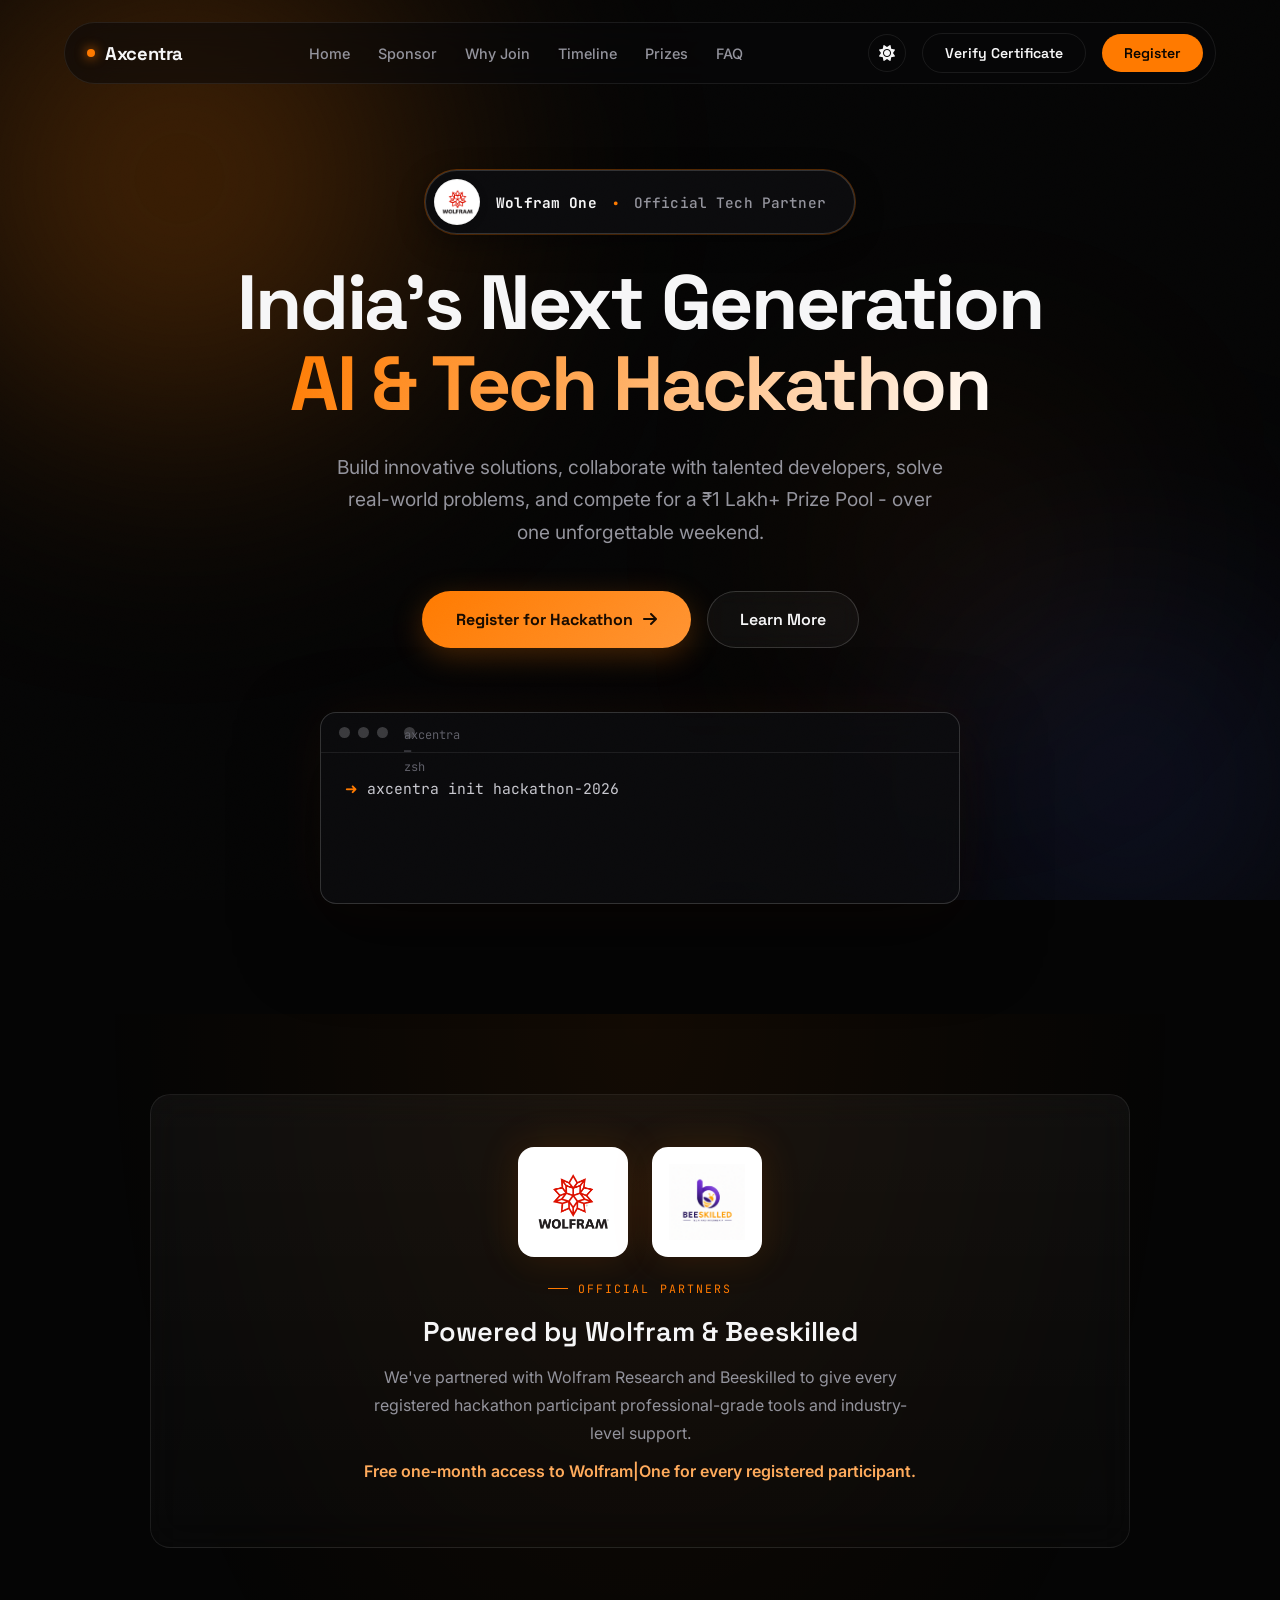
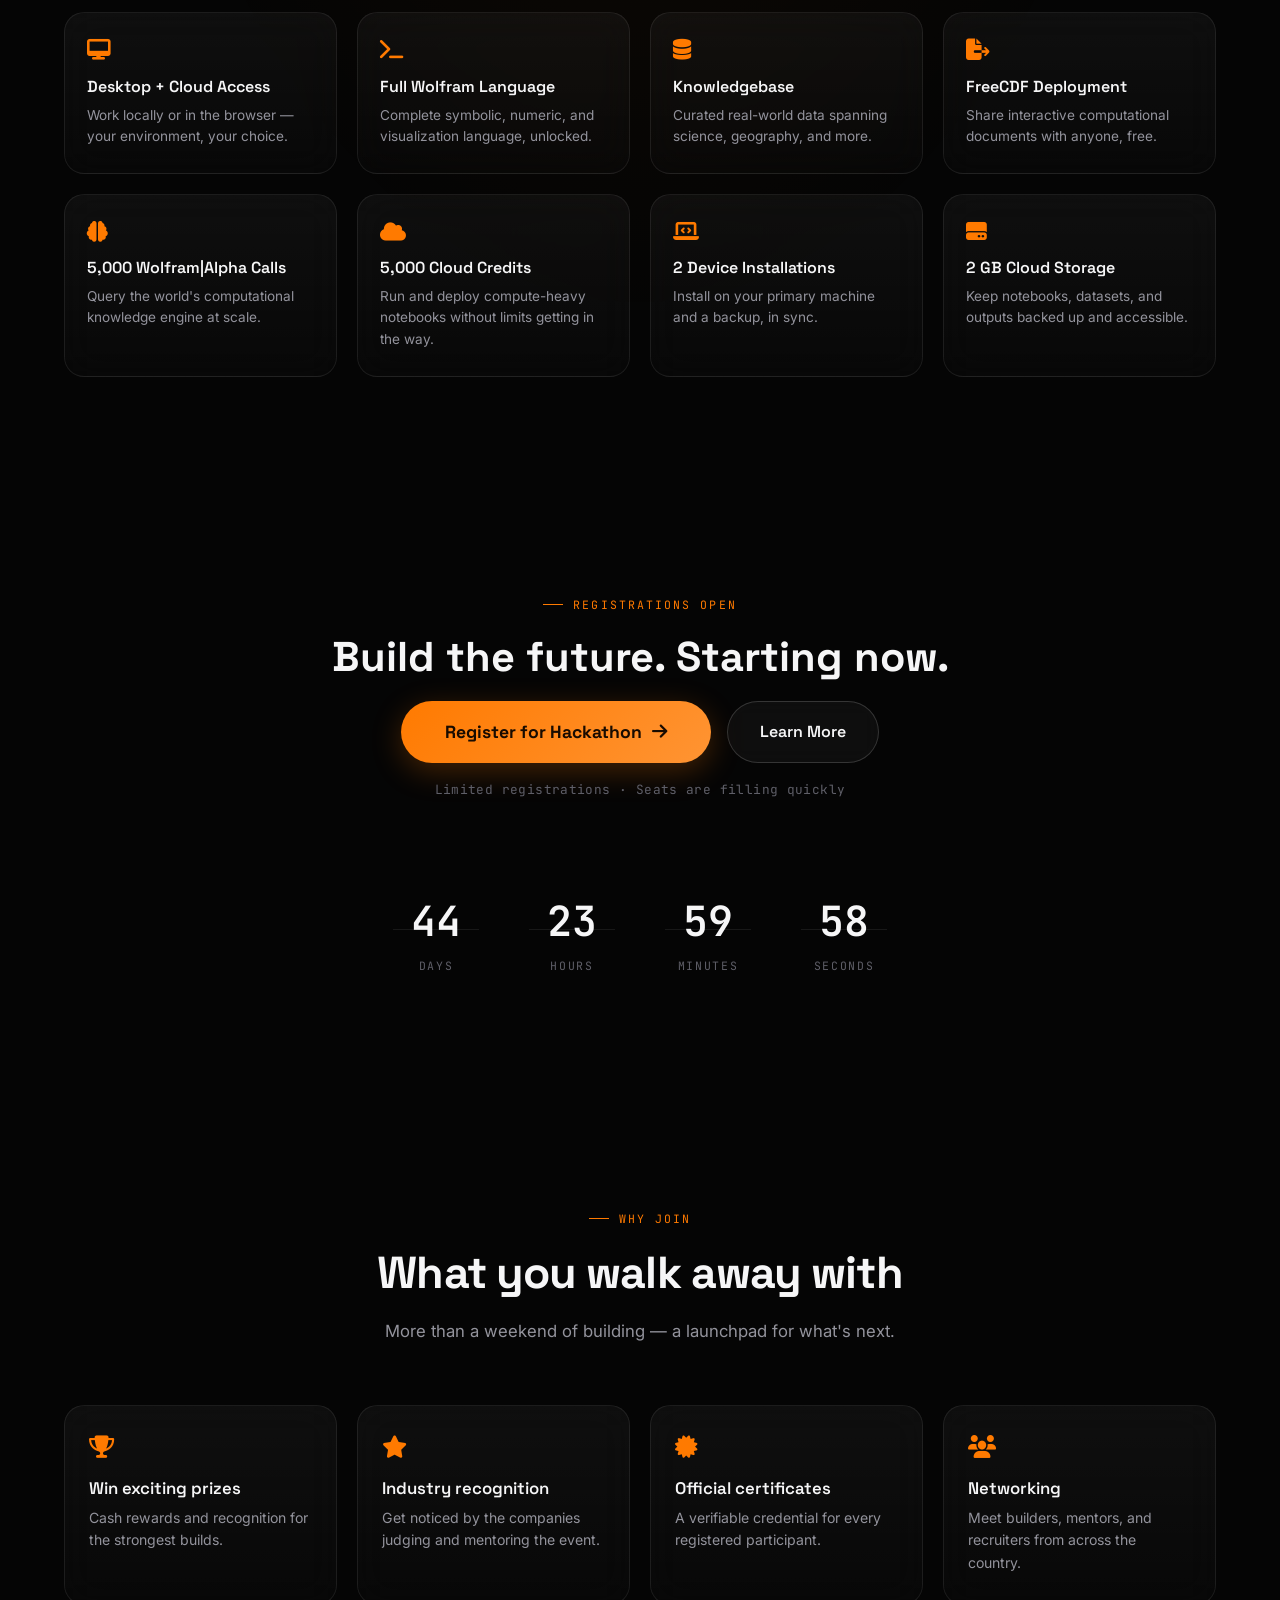
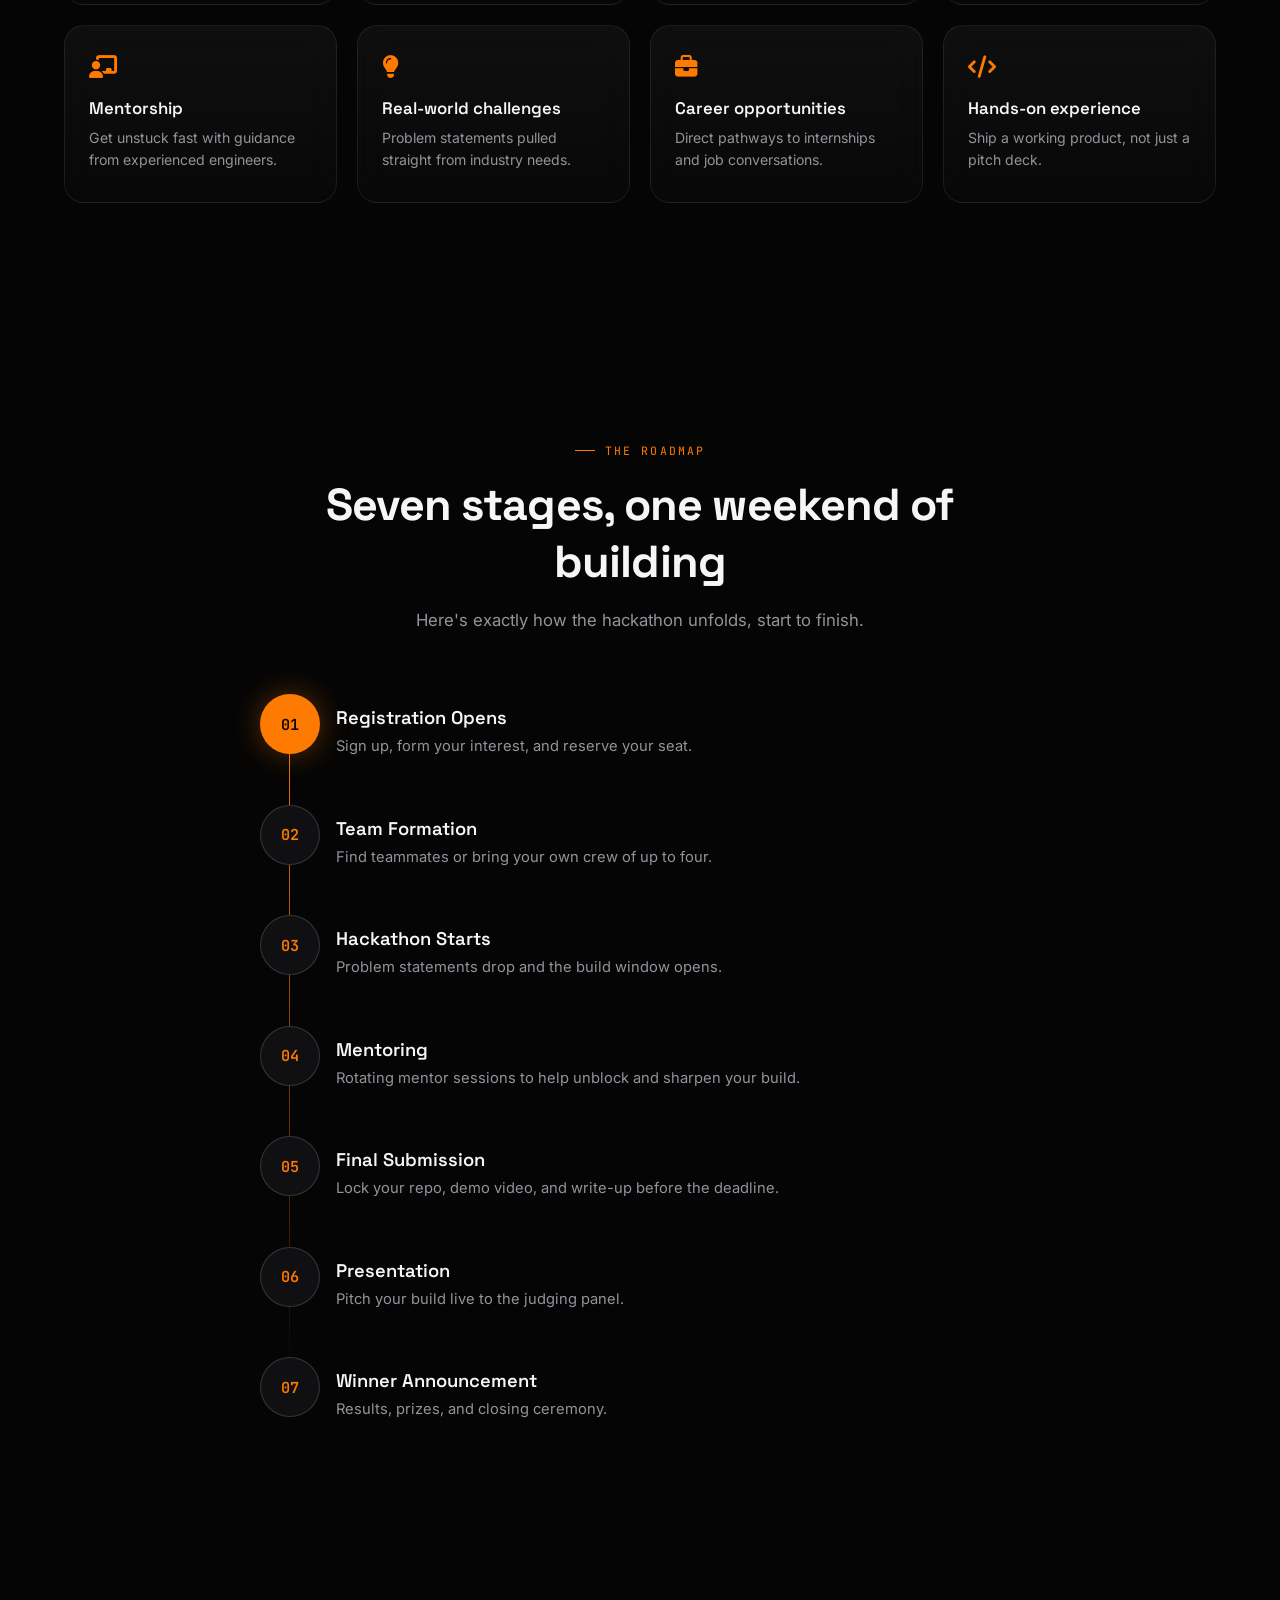
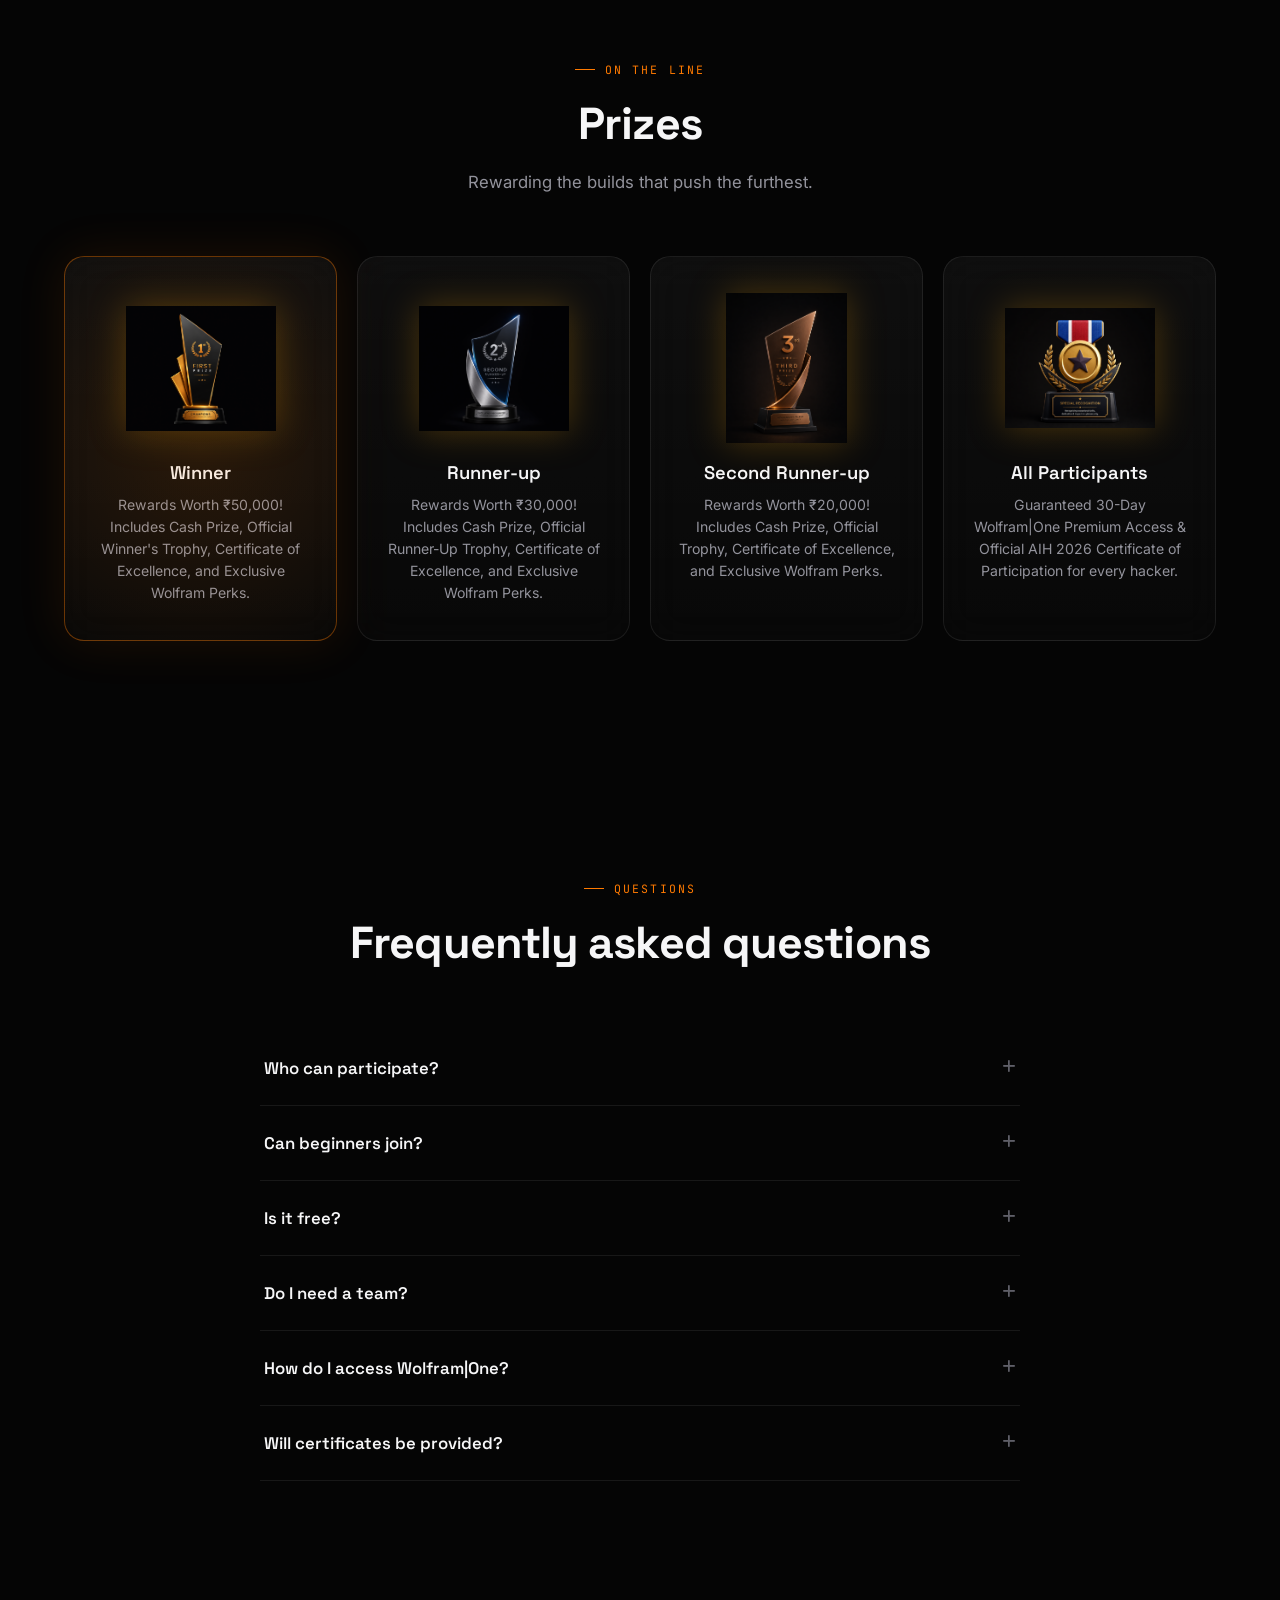
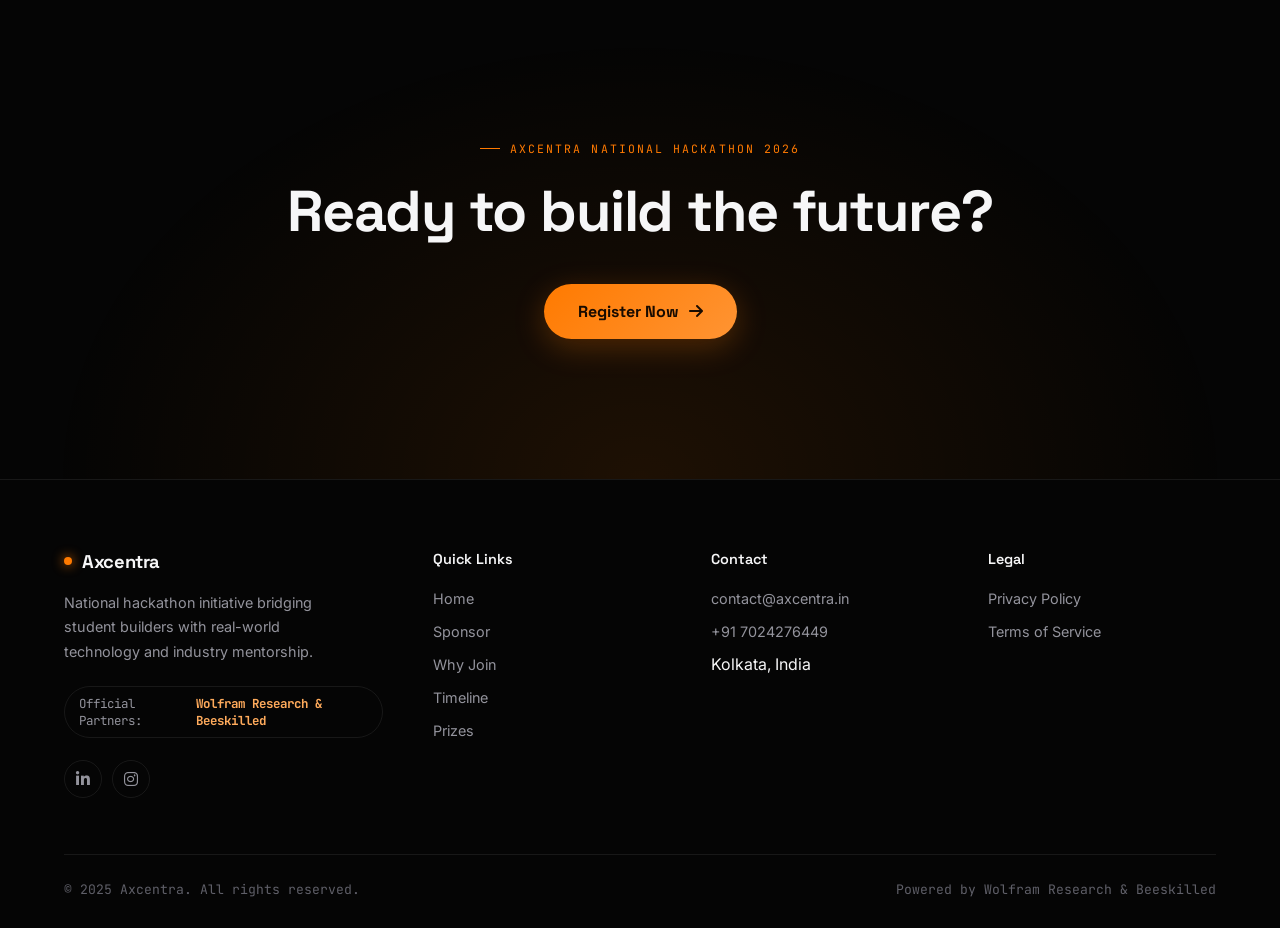
==== commit ccdd592d: "Update index.html" ====
--- a/index.html
+++ b/index.html
@@ -12,7 +12,7 @@
 <link rel="stylesheet" href="https://cdnjs.cloudflare.com/ajax/libs/font-awesome/6.4.0/css/all.min.css">
 
 <style>
-  /* ============ TOKENS (LIGHT THEME DEFAULT) ============ */
+
   :root{
     --black: #f3f3f5;
     --panel: #ffffff;
@@ -418,6 +418,28 @@
   .foot-bottom a{ color: var(--muted-2); }
   .foot-bottom a:hover{ color: var(--orange-light); }
 
+  /* ============ VERIFICATION MODAL ============ */
+  .modal-overlay {
+    position: fixed; inset: 0; background: rgba(0,0,0,0.8); z-index: 2000;
+    display: flex; align-items: center; justify-content: center;
+    backdrop-filter: blur(8px);
+    opacity: 0; pointer-events: none; transition: 0.3s;
+  }
+  .modal-overlay.open { opacity: 1; pointer-events: auto; }
+  .modal-window {
+    background: var(--panel);
+    backdrop-filter: blur(25px); -webkit-backdrop-filter: blur(25px);
+    border: 1px solid var(--line);
+    padding: 30px; border-radius: 20px; width: 90%; max-width: 450px;
+    box-shadow: 0 25px 50px rgba(0,0,0,0.5), 0 0 30px var(--orange-glow);
+    position: relative;
+    color: var(--white);
+  }
+  .modal-window h3 { color: var(--white); font-family: var(--f-display); }
+  .modal-window #closeCert { color: var(--muted); transition: 0.3s; }
+  .modal-window #closeCert:hover { color: var(--white); }
+  .modal-window input { color: var(--white); }
+
   /* ============ RESPONSIVE ============ */
   @media (max-width: 980px){
     .nav-links{ display:none; }
@@ -509,6 +531,7 @@
         <button id="themeToggle" class="theme-toggle" aria-label="Toggle Theme">
           <i class="fas fa-sun"></i>
         </button>
+        <button id="verifyBtn" class="nav-cta" style="background: transparent; border: 1px solid var(--line); color: var(--white);">Verify Certificate</button>
         <a href="https://unstop.com/o/9wo6vc8?lb=Rzr5q9JB&utm_medium=Share&utm_source=online_coding_challenge&utm_campaign=Wkmvnhau43634" class="nav-cta" target="_blank">Register</a>
         <button class="hamburger" id="menuBtn"><i class="fas fa-bars"></i></button>
       </div>
@@ -524,7 +547,8 @@
   <a href="#timeline">Timeline</a>
   <a href="#prizes">Prizes</a>
   <a href="#faq">FAQ</a>
-  <a href="https://unstop.com/o/9wo6vc8?lb=Rzr5q9JB&utm_medium=Share&utm_source=online_coding_challenge&utm_campaign=Wkmvnhau43634" class="btn-primary" style="margin-top:10px;" target="_blank">Register</a>
+  <button id="verifyBtnMobile" class="btn-primary" style="margin-top:10px; width: 80%; background: transparent; border: 1px solid var(--line); color: var(--white); font-size: 1rem; justify-content: center;">Verify Certificate</button>
+  <a href="https://unstop.com/o/9wo6vc8?lb=Rzr5q9JB&utm_medium=Share&utm_source=online_coding_challenge&utm_campaign=Wkmvnhau43634" class="btn-primary" style="margin-top:10px; width: 80%; justify-content: center;" target="_blank">Register</a>
 </div>
 
 <main id="top">
@@ -796,6 +820,19 @@
     </div>
   </div>
 </footer>
+
+<!-- VERIFICATION MODAL -->
+<div class="modal-overlay" id="certModal">
+    <div class="modal-window">
+        <div style="display:flex; justify-content:space-between; align-items:center; margin-bottom:20px;">
+            <h3 style="margin:0;">Verify Certificate</h3>
+            <button id="closeCert" style="background:none; border:none; font-size:1.2rem; cursor:pointer;"><i class="fas fa-times"></i></button>
+        </div>
+        <input type="text" id="cid" placeholder="Enter Certificate ID" style="width:100%; padding:14px; border-radius:12px; background:rgba(255,255,255,0.08); border:1px solid var(--line); color:var(--white); margin-bottom:15px; font-family:inherit;">
+        <button id="verifyNow" class="btn-primary" style="width:100%; justify-content:center;">Check Status</button>
+        <div id="verifyResult" style="margin-top:15px;"></div>
+    </div>
+</div>
 
 <script>
   // theme toggle
@@ -893,6 +930,72 @@
       if (!isOpen){ item.classList.add('open'); a.style.maxHeight = a.scrollHeight + 'px'; }
     });
   });
+
+  // VERIFICATION SYSTEM LOGIC
+  const certModal = document.getElementById('certModal');
+  document.getElementById('verifyBtn').onclick = () => certModal.classList.add('open');
+  if(document.getElementById('verifyBtnMobile')) {
+      document.getElementById('verifyBtnMobile').onclick = () => {
+          document.getElementById('mobileMenu').classList.remove('active');
+          certModal.classList.add('open');
+      };
+  }
+  document.getElementById('closeCert').onclick = () => certModal.classList.remove('open');
+  
+  document.getElementById('verifyNow').onclick = () => {
+      const id = document.getElementById('cid').value.trim();
+      const res = document.getElementById('verifyResult');
+
+      if(!id){
+          res.innerHTML = '<div style="color:#ff4444;">Please enter Certificate ID</div>';
+          return;
+      }
+
+      res.innerHTML = "Verifying...";
+
+      fetch("https://script.google.com/macros/s/AKfycbw8AjNPXCJwPVx3-5e_6JFMheRZTgUXCzWMmvBz8VQWn2m6WuaV4t4XolflKAJlMopURQ/exec?id=" + encodeURIComponent(id))
+      .then(r => r.json())
+      .then(d => {
+          if(!d || !d.name){
+              res.innerHTML = `
+              <div style="background:#fecaca;color:black;padding:18px;border-radius:10px;">
+              ❌ Certificate ID Not Found
+              </div>
+              `;
+              return;
+          }
+
+          let date = new Date(d.issue);
+          let day = date.getDate();
+          let month = date.toLocaleString('en-US',{month:'long'});
+          let year = date.getFullYear();
+          let issueDate = day+" "+month+" "+year;
+
+          res.innerHTML = `
+          <div style="
+          background:rgba(0,255,0,0.08);
+          border:1px solid rgba(0,255,0,0.4);
+          backdrop-filter:blur(10px);
+          padding:18px;
+          border-radius:12px;
+          margin-top:10px;
+          animation:fade 0.4s;
+          ">
+          <h3 style="color:#7CFFB2;margin-bottom:8px;">✔ Certificate Verified</h3>
+          <b>Name:</b> ${d.name}<br>
+          <b>Course:</b> ${d.course}<br>
+          <b>Issue Date:</b> ${issueDate}
+          </div>
+          `;
+      })
+      .catch(()=>{
+          res.innerHTML = `
+          <div style="background:#fecaca;color:black;padding:18px;border-radius:10px;">
+          Server Error
+          </div>
+          `;
+      });
+  }
 </script>
 
 </body>
